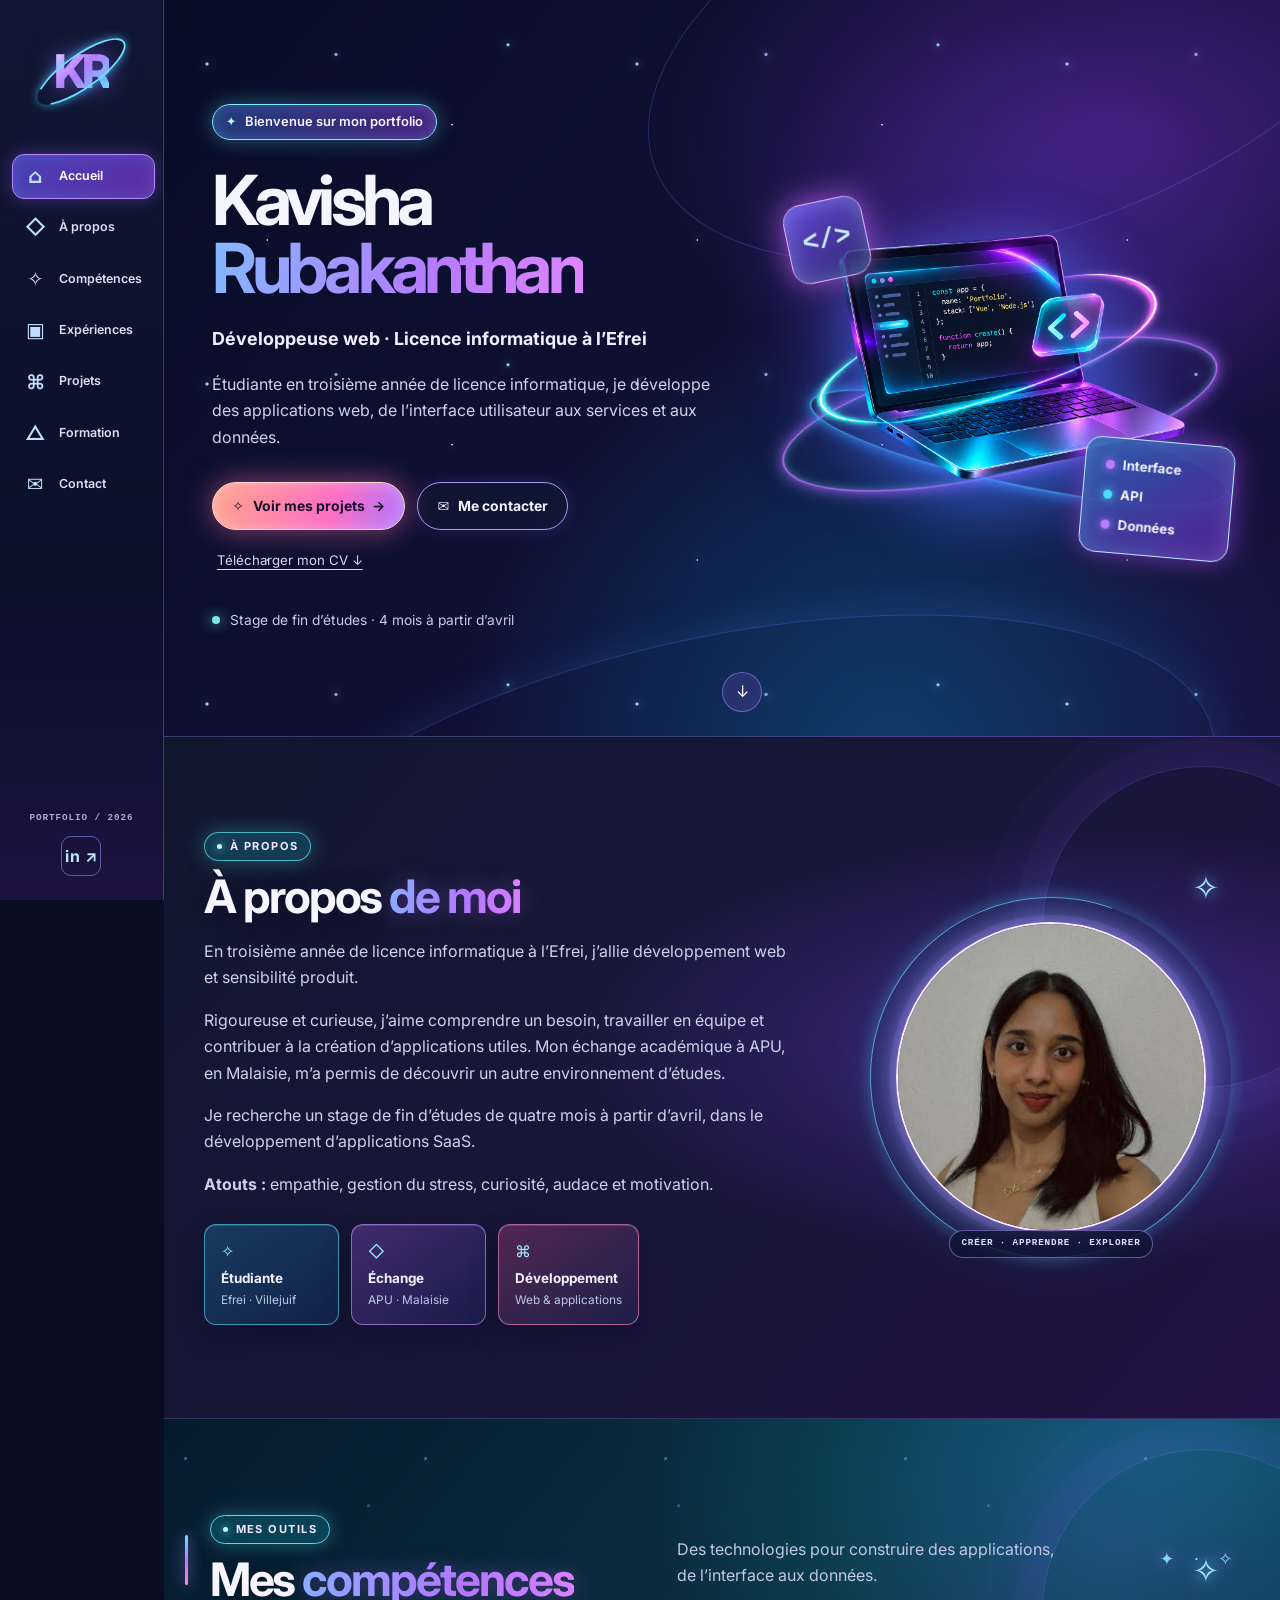
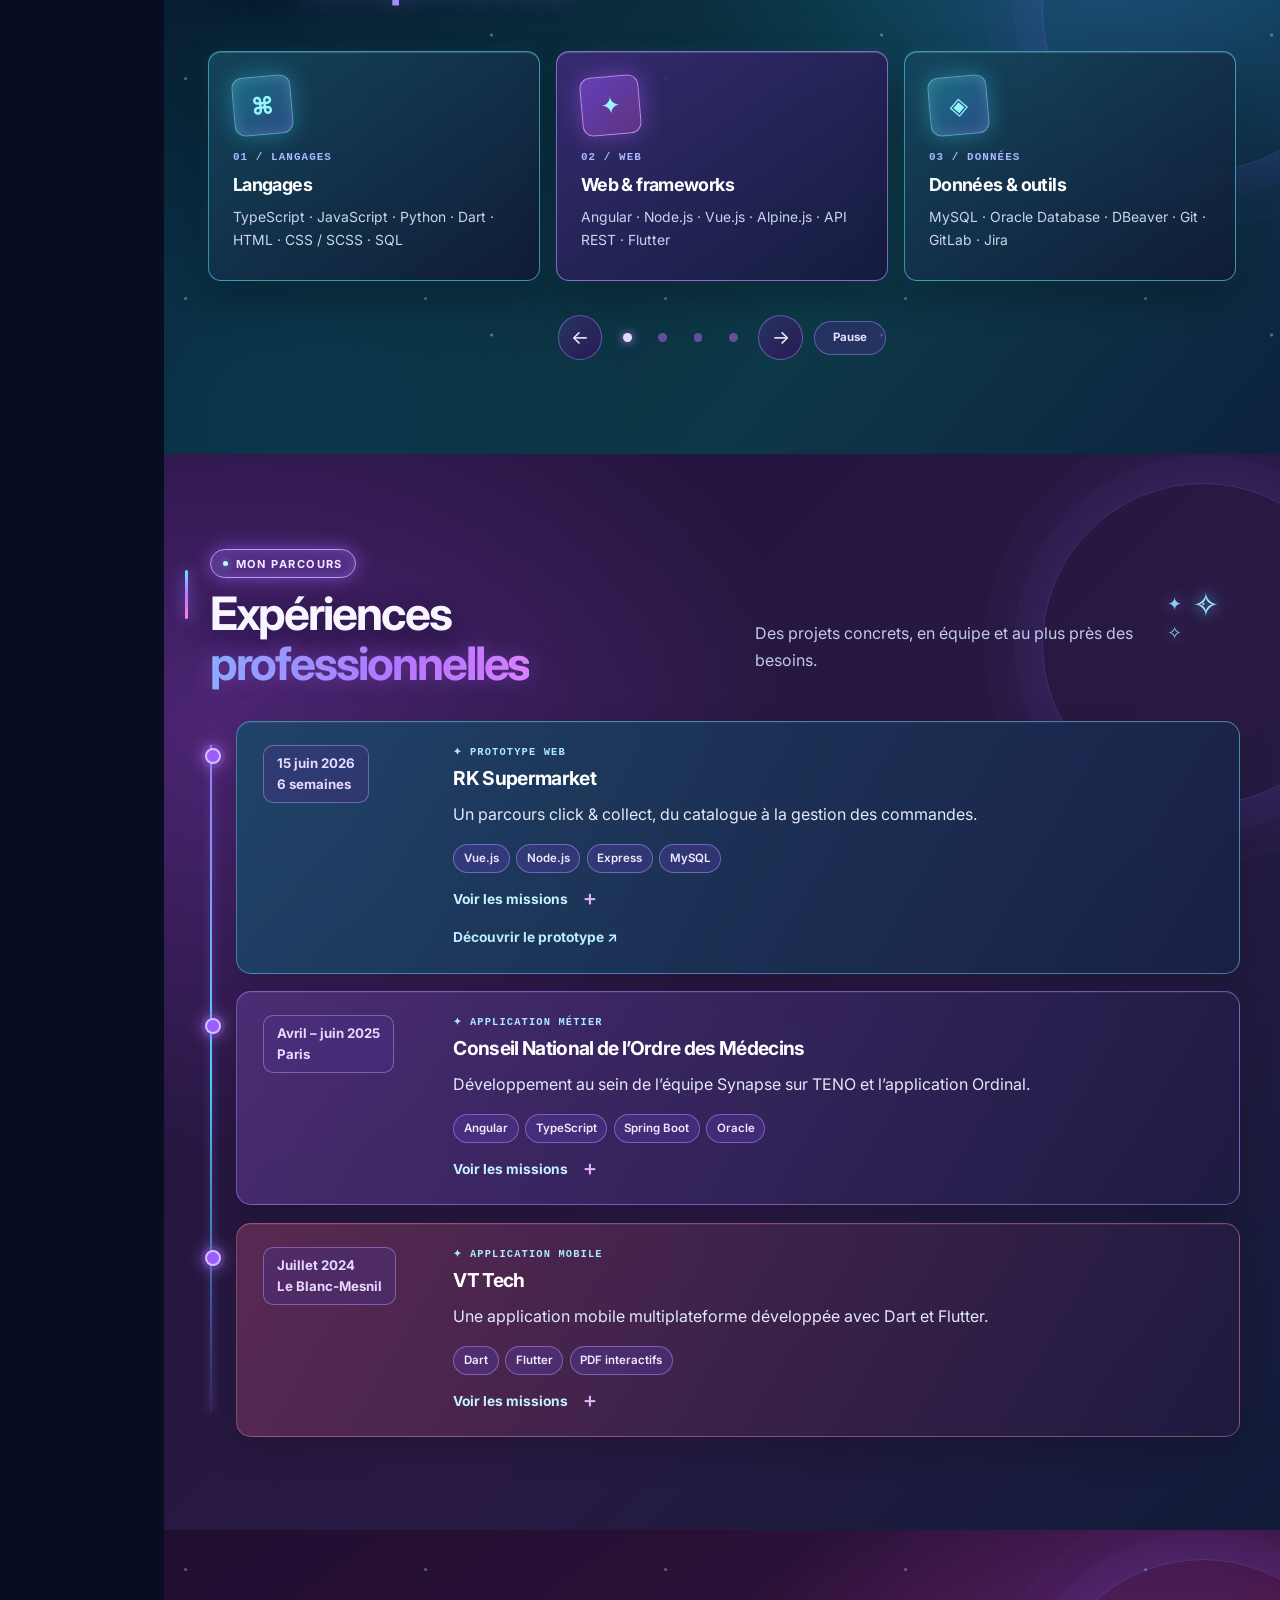
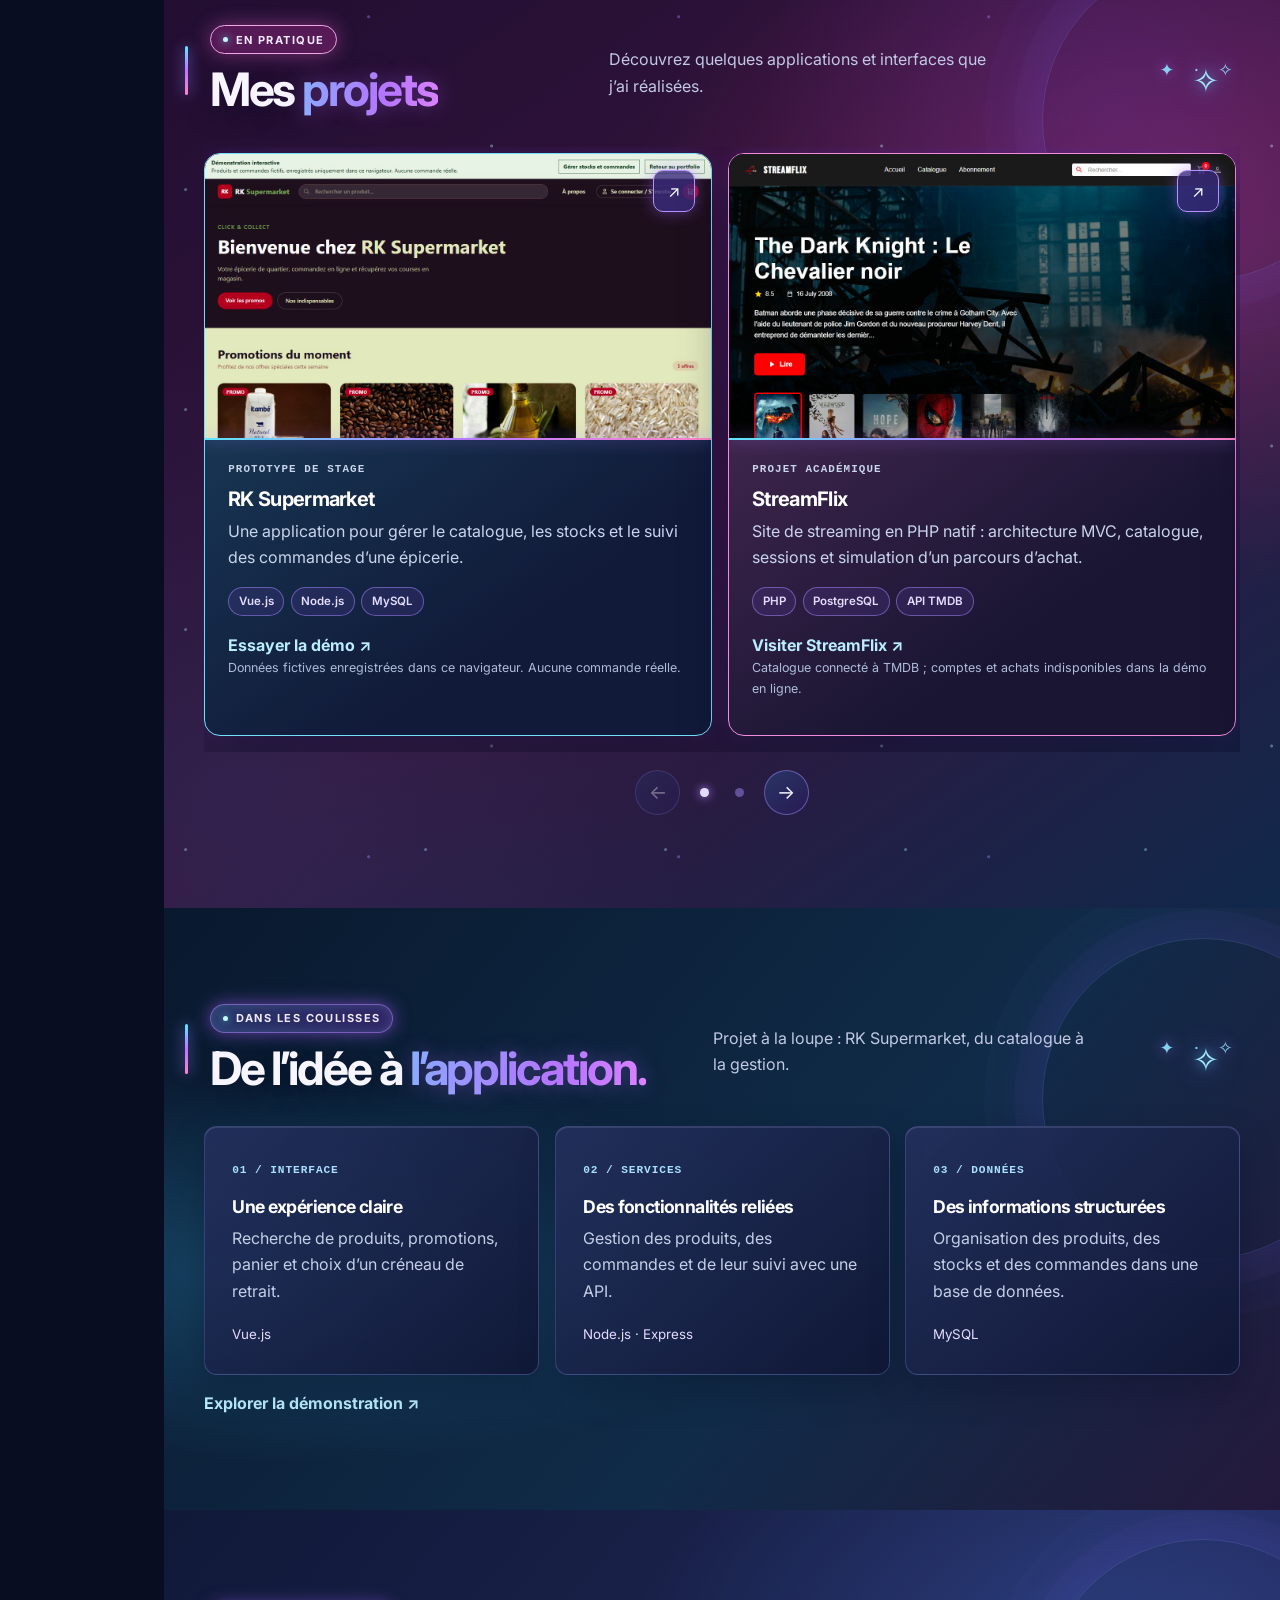
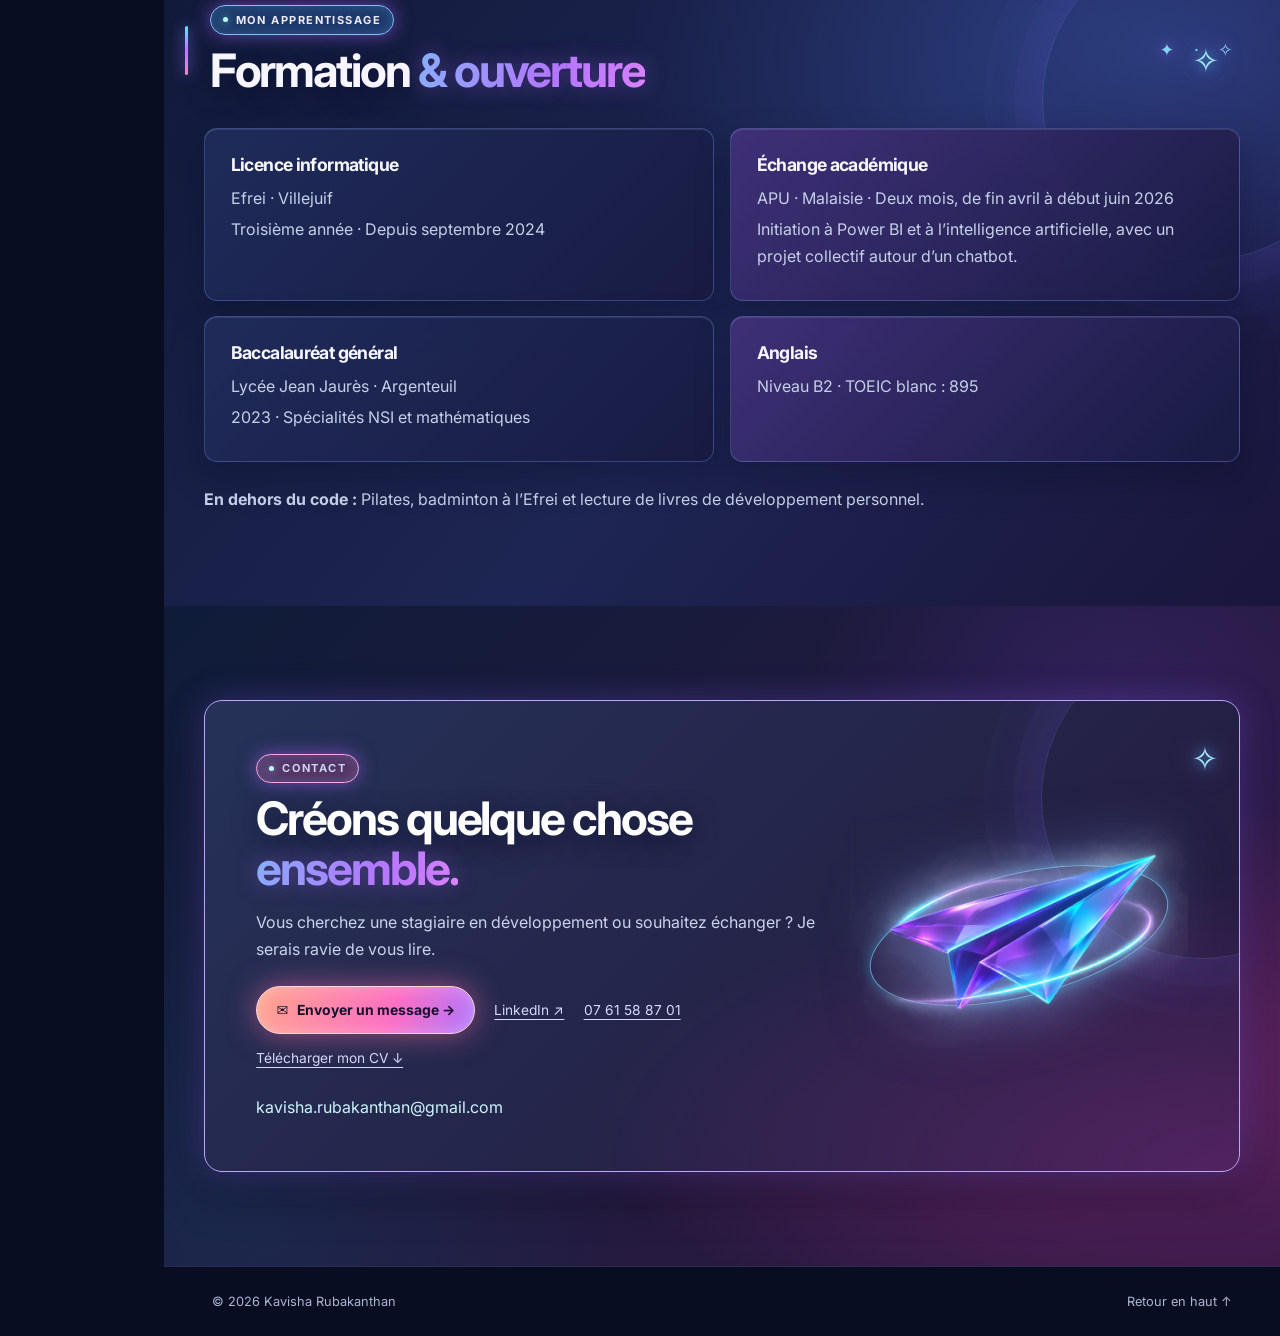
==== index.html @ 82bdaad0 "Fluidifier le carrousel des compétences" ====
<!doctype html>
<html lang="fr">
<head>
  <meta charset="utf-8">
  <meta name="viewport" content="width=device-width, initial-scale=1">
  <meta name="description" content="Portfolio de Kavisha Rubakanthan, développeuse web et étudiante à l’Efrei : expériences, projets et compétences.">
  <meta name="theme-color" content="#090d24">
  <title>Kavisha Rubakanthan — Développeuse web</title>
  <link rel="preconnect" href="https://fonts.googleapis.com">
  <link rel="preconnect" href="https://fonts.gstatic.com" crossorigin>
  <link href="https://fonts.googleapis.com/css2?family=Inter:wght@400;500;600;700;800&display=swap" rel="stylesheet">
  <link rel="stylesheet" href="cosmic.css?v=20261104b">
  <link rel="stylesheet" href="cosmic-sections.css?v=20261104b">
  <link rel="stylesheet" href="cosmic-fx.css?v=20261104a">
  <link rel="stylesheet" href="cosmic-orbit.css?v=20261104b">
  <script src="cosmic-interactions.js?v=20261104d" defer></script>
  <script src="cosmic-motion.js?v=20261104a" defer></script>
  <script src="cosmic-fx.js?v=20261104a" defer></script>
</head>
<body>
  <div class="reading-progress" aria-hidden="true"><span></span></div>
  <a class="skip-link" href="#contenu">Aller au contenu</a>
  <header class="mobile-header"><a class="mobile-brand" href="#accueil">KR<span>.</span></a><button class="mobile-toggle" type="button" aria-expanded="false" aria-controls="side-nav" aria-label="Ouvrir le menu"><span></span><span></span><span></span></button></header>
  <aside class="sidebar" aria-label="Menu du portfolio">
    <a class="cosmic-logo" href="#accueil" aria-label="Kavisha Rubakanthan, accueil"><span>KR</span><i aria-hidden="true"></i></a>
    <nav class="side-nav" id="side-nav" aria-label="Navigation principale">
      <a href="#accueil"><span aria-hidden="true">⌂</span>Accueil</a>
      <a href="#apropos"><span aria-hidden="true">◇</span>À propos</a>
      <a href="#competences"><span aria-hidden="true">✧</span>Compétences</a>
      <a href="#experiences"><span aria-hidden="true">▣</span>Expériences</a>
      <a href="#projets"><span aria-hidden="true">⌘</span>Projets</a>
      <a href="#formation"><span aria-hidden="true">△</span>Formation</a>
      <a href="#contact"><span aria-hidden="true">✉</span>Contact</a>
    </nav>
    <div class="side-bottom"><span>PORTFOLIO / 2026</span><a href="https://www.linkedin.com/in/kavisha-r-2991b427a/" target="_blank" rel="noopener noreferrer" aria-label="LinkedIn de Kavisha">in ↗</a></div>
  </aside>
  <main id="contenu" class="site-main">
    <section class="hero" id="accueil" aria-labelledby="hero-title">
      <div class="star-field" aria-hidden="true"></div><div class="hero-ring hero-ring-one" aria-hidden="true"></div><div class="hero-ring hero-ring-two" aria-hidden="true"></div>
      <div class="hero-inner">
        <div class="hero-copy">
          <p class="hero-welcome"><span aria-hidden="true">✦</span> Bienvenue sur mon portfolio</p>
          <h1 id="hero-title">Kavisha<br><span>Rubakanthan</span></h1>
          <p class="hero-role">Développeuse web · Licence informatique à l’Efrei</p>
          <p class="hero-description">Étudiante en troisième année de licence informatique, je développe des applications web, de l’interface utilisateur aux services et aux données.</p>
          <div class="hero-actions"><a class="cosmic-button primary" href="#projets">✧ &nbsp; Voir mes projets <span>→</span></a><a class="cosmic-button secondary" href="#contact">✉ &nbsp; Me contacter</a><a class="cv-link" href="CV-Kavisha-Rubakanthan.pdf" download>Télécharger mon CV ↓</a></div>
          <p class="hero-availability"><span></span>Stage de fin d’études · 4 mois à partir d’avril</p>
        </div>
        <div class="hero-art" aria-hidden="true">
          <div class="art-glow"></div><img src="images/ordinateur-code-neon.png" alt="" class="hero-laptop">
          <div class="orbit-line orbit-a"></div><div class="orbit-line orbit-b"></div>
          <div class="floating-code">&lt;/&gt;</div><div class="floating-stack"><span><i></i> Interface</span><span><i></i> API</span><span><i></i> Données</span></div>
        </div>
      </div>
      <a href="#apropos" class="scroll-cue" aria-label="Découvrir la suite">↓</a>
    </section>
    <section class="about-section section" id="apropos" aria-labelledby="about-title">
      <div class="section-shell about-layout">
        <div class="about-copy reveal"><p class="section-kicker">À propos</p><h2 class="section-title" id="about-title">À propos <em>de moi</em></h2><p>En troisième année de licence informatique à l’Efrei, j’allie développement web et sensibilité produit.</p><p>Rigoureuse et curieuse, j’aime comprendre un besoin, travailler en équipe et contribuer à la création d’applications utiles. Mon échange académique à APU, en Malaisie, m’a permis de découvrir un autre environnement d’études.</p><p>Je recherche un stage de fin d’études de quatre mois à partir d’avril, dans le développement d’applications SaaS.</p><p><strong>Atouts :</strong> empathie, gestion du stress, curiosité, audace et motivation.</p><div class="about-facts"><span>✧ <b>Étudiante</b><small>Efrei · Villejuif</small></span><span>◇ <b>Échange</b><small>APU · Malaisie</small></span><span>⌘ <b>Développement</b><small>Web & applications</small></span></div></div>
        <div class="about-portrait reveal"><div class="portrait-halo"></div><img src="images/photo.png" alt="Portrait de Kavisha Rubakanthan" width="343" height="459"><span class="portrait-caption">CRÉER · APPRENDRE · EXPLORER</span></div>
      </div>
    </section>
    <section class="skills-section section" id="competences" aria-labelledby="skills-title"><div class="section-shell">
      <div class="section-head reveal"><div><p class="section-kicker">Mes outils</p><h2 class="section-title" id="skills-title">Mes <em>compétences</em></h2></div><p>Des technologies pour construire des applications, de l’interface aux données.</p></div>
      <div class="skills-carousel" data-carousel aria-label="Compétences techniques">
        <div class="carousel-track" data-carousel-track tabindex="0">
          <article class="skill-slide" data-carousel-item><span class="skill-icon">⌘</span><p class="card-eyebrow">01 / LANGAGES</p><h3>Langages</h3><p>TypeScript · JavaScript · Python · Dart · HTML · CSS / SCSS · SQL</p></article>
          <article class="skill-slide" data-carousel-item><span class="skill-icon">✦</span><p class="card-eyebrow">02 / WEB</p><h3>Web & frameworks</h3><p>Angular · Node.js · Vue.js · Alpine.js · API REST · Flutter</p></article>
          <article class="skill-slide" data-carousel-item><span class="skill-icon">◈</span><p class="card-eyebrow">03 / DONNÉES</p><h3>Données & outils</h3><p>MySQL · Oracle Database · DBeaver · Git · GitLab · Jira</p></article>
          <article class="skill-slide" data-carousel-item><span class="skill-icon">⌁</span><p class="card-eyebrow">04 / ENVIRONNEMENT</p><h3>Environnement</h3><p>Unix / Linux · scripting Shell · méthode Agile</p></article>
        </div>
        <div class="carousel-controls"><button type="button" data-carousel-prev aria-label="Compétences précédentes">←</button><div data-carousel-status aria-label="Pages de compétences"></div><button type="button" data-carousel-next aria-label="Compétences suivantes">→</button><button type="button" class="carousel-pause" data-carousel-pause hidden>Pause</button></div>
      </div>
    </div></section>
    <section class="experience-section section" id="experiences" aria-labelledby="experiences-title"><div class="section-shell"><div class="section-head reveal"><div><p class="section-kicker">Mon parcours</p><h2 class="section-title" id="experiences-title">Expériences <em>professionnelles</em></h2></div><p>Des projets concrets, en équipe et au plus près des besoins.</p></div>
      <div class="timeline">
        <article class="timeline-card reveal"><span class="timeline-date">15 juin 2026<br>6 semaines</span><div class="timeline-content"><p class="experience-label">✦ PROTOTYPE WEB</p><h3>RK Supermarket</h3><p>Un parcours click &amp; collect, du catalogue à la gestion des commandes.</p><div class="timeline-tags"><span>Vue.js</span><span>Node.js</span><span>Express</span><span>MySQL</span></div><details class="experience-details"><summary>Voir les missions <span aria-hidden="true">＋</span></summary><ul><li>Catalogue avec recherche et promotions, panier et choix d’un créneau de retrait.</li><li>Espace de gestion : produits, prix, stocks et alertes de réapprovisionnement.</li><li>Suivi des commandes de leur préparation à leur retrait, avec impression des tickets de commande.</li></ul></details><a href="/demos/rk/">Découvrir le prototype ↗</a></div></article>
        <article class="timeline-card reveal"><span class="timeline-date">Avril – juin 2025<br>Paris</span><div class="timeline-content"><p class="experience-label">✦ APPLICATION MÉTIER</p><h3>Conseil National de l’Ordre des Médecins</h3><p>Développement au sein de l’équipe Synapse sur TENO et l’application Ordinal.</p><div class="timeline-tags"><span>Angular</span><span>TypeScript</span><span>Spring Boot</span><span>Oracle</span></div><details class="experience-details"><summary>Voir les missions <span aria-hidden="true">＋</span></summary><ul><li>Conception, intégration et correction de composants dynamiques Angular, TypeScript et SCSS avec PrimeNG et à partir de maquettes Figma.</li><li>Analyse de services Spring Boot et de requêtes SQL sur Oracle avec DBeaver.</li><li>Suivi de tickets Jira et participation aux merge requests sur GitLab.</li></ul></details></div></article>
        <article class="timeline-card reveal"><span class="timeline-date">Juillet 2024<br>Le Blanc-Mesnil</span><div class="timeline-content"><p class="experience-label">✦ APPLICATION MOBILE</p><h3>VT Tech</h3><p>Une application mobile multiplateforme développée avec Dart et Flutter.</p><div class="timeline-tags"><span>Dart</span><span>Flutter</span><span>PDF interactifs</span></div><details class="experience-details"><summary>Voir les missions <span aria-hidden="true">＋</span></summary><ul><li>Implémentation d’un moteur de recherche.</li><li>Intégration de packages pour le rendu et la manipulation dynamique de documents PDF interactifs.</li></ul></details></div></article>
      </div>
    </div></section>
    <section class="projects-section section" id="projets" aria-labelledby="projects-title"><div class="section-shell"><div class="section-head reveal"><div><p class="section-kicker">En pratique</p><h2 class="section-title" id="projects-title">Mes <em>projets</em></h2></div><p>Découvrez quelques applications et interfaces que j’ai réalisées.</p></div>
      <div class="project-carousel" data-carousel aria-label="Projets">
        <div class="carousel-track" data-carousel-track tabindex="0">
          <article class="project-card" data-carousel-item><a class="project-image" href="/demos/rk/" aria-label="Voir la démonstration RK Supermarket"><img src="images/apercu-rk.jpg" alt="Aperçu de la démonstration RK Supermarket" loading="lazy"></a><div class="project-body"><p class="card-eyebrow">PROTOTYPE DE STAGE</p><h3>RK Supermarket</h3><p>Une application pour gérer le catalogue, les stocks et le suivi des commandes d’une épicerie.</p><div class="project-tags"><span>Vue.js</span><span>Node.js</span><span>MySQL</span></div><a href="/demos/rk/">Essayer la démo ↗</a><p class="project-note">Données fictives enregistrées dans ce navigateur. Aucune commande réelle.</p></div></article>
          <article class="project-card" data-carousel-item><a class="project-image" href="https://streamflix-murex.vercel.app/" aria-label="Voir le projet StreamFlix"><img src="images/apercu-streamflix-reel.jpg" alt="Aperçu du site StreamFlix" loading="lazy"></a><div class="project-body"><p class="card-eyebrow">PROJET ACADÉMIQUE</p><h3>StreamFlix</h3><p>Site de streaming en PHP natif : architecture MVC, catalogue, sessions et simulation d’un parcours d’achat.</p><div class="project-tags"><span>PHP</span><span>PostgreSQL</span><span>API TMDB</span></div><a href="https://streamflix-murex.vercel.app/">Visiter StreamFlix ↗</a><p class="project-note">Catalogue connecté à TMDB ; comptes et achats indisponibles dans la démo en ligne.</p></div></article>
          <article class="project-card text-project" data-carousel-item><div class="project-abstract" aria-hidden="true">↗<span>UX / INTERFACE</span></div><div class="project-body"><p class="card-eyebrow">PROJET EN ÉQUIPE</p><h3>Plateforme de vélos électriques</h3><p>Développement d’une interface responsive en JavaScript, modélisation de l’expérience utilisateur et intégration front-end.</p><div class="project-tags"><span>JavaScript</span><span>Responsive</span><span>UX</span></div></div></article>
        </div><div class="carousel-controls"><button type="button" data-carousel-prev aria-label="Projet précédent">←</button><div data-carousel-status aria-label="Pages de projets"></div><button type="button" data-carousel-next aria-label="Projet suivant">→</button></div>
      </div>
    </div></section>
    <section class="story-section section" id="methode" aria-labelledby="story-title"><div class="section-shell"><div class="section-head reveal"><div><p class="section-kicker">Dans les coulisses</p><h2 class="section-title" id="story-title">De l’idée à <em>l’application.</em></h2></div><p>Projet à la loupe : RK Supermarket, du catalogue à la gestion.</p></div><div class="story-grid"><article class="story-card reveal"><span>01 / INTERFACE</span><h3>Une expérience claire</h3><p>Recherche de produits, promotions, panier et choix d’un créneau de retrait.</p><small>Vue.js</small></article><article class="story-card reveal"><span>02 / SERVICES</span><h3>Des fonctionnalités reliées</h3><p>Gestion des produits, des commandes et de leur suivi avec une API.</p><small>Node.js · Express</small></article><article class="story-card reveal"><span>03 / DONNÉES</span><h3>Des informations structurées</h3><p>Organisation des produits, des stocks et des commandes dans une base de données.</p><small>MySQL</small></article></div><a class="section-link" href="/demos/rk/">Explorer la démonstration ↗</a></div></section>
    <section class="education-section section" id="formation" aria-labelledby="education-title"><div class="section-shell"><div class="section-head reveal"><div><p class="section-kicker">Mon apprentissage</p><h2 class="section-title" id="education-title">Formation <em>& ouverture</em></h2></div></div><div class="education-grid"><article class="education-card reveal"><h3>Licence informatique</h3><p>Efrei · Villejuif</p><p>Troisième année · Depuis septembre 2024</p></article><article class="education-card reveal"><h3>Échange académique</h3><p>APU · Malaisie · Deux mois, de fin avril à début juin 2026</p><p>Initiation à Power BI et à l’intelligence artificielle, avec un projet collectif autour d’un chatbot.</p></article><article class="education-card reveal"><h3>Baccalauréat général</h3><p>Lycée Jean Jaurès · Argenteuil</p><p>2023 · Spécialités NSI et mathématiques</p></article><article class="education-card reveal"><h3>Anglais</h3><p>Niveau B2 · TOEIC blanc : 895</p></article></div><p class="interests reveal"><strong>En dehors du code :</strong> Pilates, badminton à l’Efrei et lecture de livres de développement personnel.</p></div></section>
    <section class="contact-section section" id="contact" aria-labelledby="contact-title"><div class="section-shell contact-layout"><div class="contact-copy reveal"><p class="section-kicker">Contact</p><h2 class="section-title" id="contact-title">Créons quelque chose <em>ensemble.</em></h2><p>Vous cherchez une stagiaire en développement ou souhaitez échanger ? Je serais ravie de vous lire.</p><div class="contact-actions"><a class="cosmic-button primary" href="mailto:kavisha.rubakanthan@gmail.com">✉ &nbsp; Envoyer un message →</a><a href="https://www.linkedin.com/in/kavisha-r-2991b427a/" target="_blank" rel="noopener noreferrer">LinkedIn ↗</a><a href="tel:+33761588701">07 61 58 87 01</a><a href="CV-Kavisha-Rubakanthan.pdf" download>Télécharger mon CV ↓</a></div><a class="contact-email" href="mailto:kavisha.rubakanthan@gmail.com">kavisha.rubakanthan@gmail.com</a></div><div class="contact-visual" aria-hidden="true"><div class="contact-orbit"></div><img src="images/contact-neon-3d.png" alt=""></div></div></section>
    <footer class="footer"><p>© 2026 Kavisha Rubakanthan</p><a href="#accueil">Retour en haut ↑</a></footer>
  </main>
</body>
</html>
---- cosmic.css ----
:root { --space:#080d22; --surface:#121936; --text:#f4f5ff; --muted:#c1c9e4; --purple:#ad77ff; --cyan:#59dfff; --line:rgba(164,139,255,.35); }
* { box-sizing:border-box; }
html { scroll-behavior:smooth; }
body { margin:0; color:var(--text); background:var(--space); font:400 1rem/1.65 Inter,system-ui,sans-serif; }
h1,h2,h3,p,ul { margin-top:0; }
h1,h2,h3 { line-height:1.15; letter-spacing:-.035em; }
a { color:inherit; text-decoration:none; }
button { font:inherit; }
img { display:block; max-width:100%; }
a:focus-visible,button:focus-visible,[tabindex]:focus-visible { outline:3px solid #82ebff; outline-offset:4px; }
.skip-link { position:fixed; top:-100px; left:1rem; padding:.7rem 1rem; background:#fff; color:#121331; z-index:100; }
.skip-link:focus { top:1rem; }
.sidebar { position:fixed; z-index:30; inset:0 auto 0 0; width:164px; display:flex; flex-direction:column; align-items:center; background:linear-gradient(180deg,#111632,#0b1029 65%,#1c1240); border-right:1px solid rgba(145,120,240,.35); overflow:auto; }
.cosmic-logo { position:relative; display:grid; place-items:center; width:115px; height:120px; margin:.7rem 0 1.4rem; font-size:2.9rem; line-height:1; font-weight:800; letter-spacing:-.1em; }
.cosmic-logo span { background:linear-gradient(135deg,#e2d1ff,#b57cff 48%,#67dfff); color:transparent; background-clip:text; -webkit-background-clip:text; filter:drop-shadow(0 0 12px rgba(133,104,255,.65)); }
.cosmic-logo i { position:absolute; width:105px; height:35px; border:2px solid #67dfff; border-left-color:transparent; border-radius:50%; transform:rotate(-35deg); box-shadow:0 0 10px rgba(66,203,255,.7); pointer-events:none; }
.side-nav { width:100%; display:grid; gap:.4rem; padding:0 .75rem; }
.side-nav[hidden] { display:none!important; }
.side-nav a { display:flex; gap:.8rem; align-items:center; min-height:45px; padding:.65rem .7rem; border:1px solid transparent; border-radius:12px; color:#d5ddf7; font-size:.78rem; font-weight:600; transition:background .25s,border-color .25s,box-shadow .25s; }
.side-nav a span { width:1.4rem; text-align:center; font-size:1.25rem; color:#c3dfff; line-height:1; }
.side-nav a:hover,.side-nav a[aria-current] { color:white; background:linear-gradient(115deg,rgba(98,81,238,.7),rgba(135,58,230,.65)); border-color:#b989ff; box-shadow:0 0 18px rgba(132,88,250,.42),inset 0 0 16px rgba(111,213,255,.18); }
.side-bottom { margin:auto 0 1.5rem; display:grid; gap:.7rem; justify-items:center; color:#aaaed0; font:600 .58rem/1.5 ui-monospace,monospace; letter-spacing:.1em; }
.side-bottom a { display:grid; place-items:center; width:40px; height:40px; border:1px solid #5662a8; border-radius:10px; color:#b9eaff; font:700 1rem/1 Inter,sans-serif; }
.mobile-header { display:none; }
.site-main { margin-left:164px; overflow:hidden; }
.hero { position:relative; isolation:isolate; overflow:hidden; min-height:730px; display:flex; align-items:center; background:radial-gradient(ellipse at 78% 40%,rgba(73,48,164,.3),transparent 40%),radial-gradient(ellipse at 70% 100%,rgba(0,148,235,.18),transparent 42%),#070e24; border-bottom:1px solid rgba(133,154,255,.35); }
.hero::before { content:''; position:absolute; inset:0; z-index:-1; background:radial-gradient(circle 280px at var(--mouse-x,75%) var(--mouse-y,40%),rgba(117,70,255,.24),transparent); pointer-events:none; }
.star-field { position:absolute; inset:0; pointer-events:none; opacity:.7; background-image:radial-gradient(2px 2px at 10% 20%,#c7e7ff 60%,transparent),radial-gradient(2px 2px at 40% 17%,#a1baff 60%,transparent),radial-gradient(1px 1px at 67% 39%,#fff 60%,transparent),radial-gradient(2px 2px at 80% 14%,#8fe9ff 60%,transparent),radial-gradient(1px 1px at 24% 75%,#e2c6ff 60%,transparent); background-size:430px 320px; animation:star-twinkle 5s ease-in-out infinite alternate; }
.hero-inner { width:min(1440px,calc(100% - 6rem)); margin:auto; display:grid; grid-template-columns:minmax(0,1.06fr) minmax(0,.94fr); align-items:center; gap:2rem; padding:6.5rem 0; }
.hero-copy { position:relative; z-index:3; max-width:700px; }
.hero-welcome { display:inline-flex; gap:.55rem; align-items:center; padding:.4rem .8rem; border:1px solid #9170f4; border-radius:50px; background:linear-gradient(100deg,rgba(45,83,168,.65),rgba(115,48,185,.6)); box-shadow:0 0 18px rgba(96,110,255,.3),inset 0 0 12px rgba(134,208,255,.2); font-size:.81rem; font-weight:600; }
.hero-welcome span { color:#b8f7ff; }
.hero h1 { margin:.8rem 0 1.3rem; font-size:clamp(3.3rem,5.4vw,6.4rem); line-height:.99; letter-spacing:-.07em; }
.hero h1 span,.section-title em { font-style:normal; color:#be96ff; background:linear-gradient(100deg,#84b8ff,#b57bff 60%,#e086ff); background-clip:text; -webkit-background-clip:text; -webkit-text-fill-color:transparent; }
.hero-role { font-size:clamp(1.05rem,1.4vw,1.3rem); font-weight:700; color:#f1efff; }
.hero-description { max-width:570px; color:#ccd3eb; font-size:1rem; }
.hero-actions { display:flex; align-items:center; flex-wrap:wrap; gap:.75rem; margin-top:2rem; }
.cosmic-button { display:inline-flex; align-items:center; justify-content:center; min-height:48px; padding:.7rem 1.2rem; border:1px solid #a987ff; border-radius:100px; font-weight:700; font-size:.87rem; transition:transform .25s,box-shadow .25s; }
.cosmic-button span { margin-left:.45rem; }
.cosmic-button:hover { transform:translateY(-3px); }
.cosmic-button.primary { background:linear-gradient(110deg,#647ef5,#8e50ef 68%,#c55ffe); color:white; border-color:#d0a5ff; box-shadow:0 0 20px rgba(142,86,255,.65),inset 0 0 12px rgba(216,226,255,.3); }
.cosmic-button.primary:hover { box-shadow:0 0 32px rgba(151,94,255,.85); }
.cosmic-button.secondary { border-color:#ab9aea; color:#f4f3ff; background:rgba(17,26,54,.6); box-shadow:0 0 16px rgba(132,93,249,.2); }
.cv-link { padding:.5rem .3rem; color:#d4d9f3; font-size:.83rem; text-decoration:underline; text-underline-offset:4px; }
.hero-availability { display:flex; gap:.6rem; align-items:center; margin:1.8rem 0 0; color:#c4cde7; font-size:.86rem; }
.hero-availability span { width:8px; height:8px; border-radius:50%; background:#79e9e2; box-shadow:0 0 14px #72e5eb; }
.hero-art { position:relative; min-height:510px; display:grid; place-items:center; }
.art-glow { position:absolute; width:75%; aspect-ratio:1; border-radius:50%; background:radial-gradient(circle,rgba(118,67,255,.4),rgba(16,159,234,.13) 45%,transparent 68%); filter:blur(25px); }
.hero-laptop { position:relative; z-index:2; width:100%; max-height:570px; object-fit:contain; filter:drop-shadow(0 20px 32px rgba(26,68,230,.35)); animation:laptop-float 6s ease-in-out infinite; }
.orbit-line { position:absolute; left:2%; right:2%; top:47%; height:24%; border:2px solid rgba(194,118,255,.85); border-radius:50%; transform:rotate(-13deg); box-shadow:0 0 15px #a367ff,inset 0 0 10px rgba(121,210,255,.5); }
.orbit-b { top:58%; left:8%; right:0; height:15%; border-color:rgba(67,199,255,.7); transform:rotate(12deg); box-shadow:0 0 14px #359cff; }
.floating-code { position:absolute; z-index:3; left:4%; top:17%; display:grid; place-items:center; width:80px; height:80px; border-radius:18px; border:1px solid #ce9bff; background:linear-gradient(145deg,rgba(107,72,229,.92),rgba(44,40,107,.8)); color:#c8edff; font:800 1.7rem/1 ui-monospace,monospace; transform:rotate(-12deg); box-shadow:0 0 25px rgba(157,90,255,.6),inset 0 0 20px rgba(163,218,255,.3); animation:code-float 5s ease-in-out infinite; }
.floating-stack { position:absolute; z-index:4; right:0; bottom:13%; display:grid; gap:.5rem; padding:1rem 1.25rem; min-width:150px; border:1px solid #bd8bff; border-radius:16px; background:linear-gradient(145deg,rgba(48,65,139,.9),rgba(58,27,115,.93)); box-shadow:0 0 25px rgba(160,75,255,.5),inset 0 0 16px rgba(177,209,255,.16); transform:rotate(5deg); font-size:.83rem; font-weight:700; }
.floating-stack span { display:flex; align-items:center; gap:.5rem; }.floating-stack i { width:9px;height:9px;border-radius:50%;background:#ba7cff;box-shadow:0 0 10px #c37cff; }.floating-stack span:nth-child(2) i { background:#48dfff;box-shadow:0 0 10px #48dfff; }
.hero-ring { position:absolute; border:1px solid rgba(95,121,255,.28); border-radius:50%; pointer-events:none; }.hero-ring-one { width:800px;height:400px;right:-150px;top:-170px;transform:rotate(-20deg); }.hero-ring-two { width:1000px;height:400px;right:5%;bottom:-300px;transform:rotate(-12deg); box-shadow:0 0 45px rgba(76,138,255,.15); }
.scroll-cue { position:absolute; bottom:1.5rem; left:50%; z-index:3; width:40px;height:40px;display:grid;place-items:center;border:1px solid rgba(169,146,255,.5);border-radius:50%;background:rgba(86,64,155,.35);color:white;animation:cue-bob 2s ease-in-out infinite; }
.section { position:relative; scroll-margin-top:1rem; }.section-shell { width:min(1340px,calc(100% - 6rem)); margin-inline:auto; }.section-title { font-size:clamp(2.1rem,3vw,3.3rem); margin-bottom:1.25rem; }.section-kicker { display:inline-block; padding:.2rem .7rem; margin:0 0 .8rem; border:1px solid rgba(174,130,255,.62); border-radius:50px; background:rgba(101,55,174,.35); box-shadow:0 0 14px rgba(145,83,245,.28); color:#f2e9ff; text-transform:uppercase; letter-spacing:.12em; font-size:.67rem; font-weight:700; }
.about-section { padding:6rem 0; background:radial-gradient(ellipse at 88% 20%,rgba(112,58,186,.22),transparent 40%),#0d142f; border-bottom:1px solid rgba(123,119,224,.3); }
.about-layout { display:grid; grid-template-columns:minmax(0,1.1fr) minmax(260px,.7fr); align-items:center; gap:4rem; }
.about-copy>p:not(.section-kicker) { max-width:700px; color:#cbd3ea; }
.about-facts { display:flex; flex-wrap:wrap; gap:.75rem; margin-top:1.7rem; }.about-facts>span { display:grid; gap:.15rem; min-width:135px; padding:.8rem 1rem; color:#9eeaff; border:1px solid rgba(155,132,249,.48); border-radius:12px; background:linear-gradient(145deg,rgba(69,62,145,.45),rgba(22,34,71,.75)); }.about-facts b { color:#f2f2ff;font-size:.84rem; }.about-facts small { color:#bcc8e4;font-size:.74rem; }
.about-portrait { position:relative; display:flex; justify-content:center; align-items:end; min-height:370px; }.about-portrait img { position:relative; z-index:2; width:min(290px,100%); height:350px; object-fit:cover; object-position:center; border-radius:130px 130px 20px 20px; border:1px solid rgba(188,151,255,.65); box-shadow:0 0 35px rgba(133,75,255,.35); }.portrait-halo { position:absolute; width:340px; max-width:100%; aspect-ratio:1; top:0; border-radius:50%; background:radial-gradient(circle,rgba(126,79,242,.5),rgba(26,168,238,.1) 55%,transparent 70%); filter:blur(20px); }.portrait-caption { position:absolute; z-index:3; bottom:1rem; padding:.4rem .7rem; border:1px solid rgba(184,158,255,.5); border-radius:30px; background:rgba(15,20,53,.85); color:#dbe4ff; font:600 .58rem/1.4 ui-monospace,monospace; letter-spacing:.09em; }
.section-head { display:flex; justify-content:space-between; align-items:end; gap:2rem; margin-bottom:2rem; }.section-head>p { max-width:380px; color:var(--muted); }.section-head .section-title { margin-bottom:0; }
.footer { display:flex; justify-content:space-between; gap:1rem; padding:1.5rem 3rem; border-top:1px solid rgba(149,133,231,.25); color:#aab6d1; font-size:.8rem; }.footer p { margin:0; }.footer a:hover { color:#cfaeff; }
@keyframes star-twinkle { to { opacity:.35; } } @keyframes laptop-float { 50% { transform:translateY(-12px); } } @keyframes code-float { 50% { transform:translateY(-10px) rotate(-7deg); } } @keyframes cue-bob { 50% { transform:translateY(5px); } }
@media(max-width:1100px) { .sidebar { width:140px; }.site-main { margin-left:140px; }.hero-inner,.section-shell { width:calc(100% - 4rem); }.hero-art { min-height:400px; }.hero h1 { font-size:clamp(3rem,5vw,5rem); } }
@media(max-width:900px) { .mobile-header { position:sticky; top:0; z-index:50; display:flex; justify-content:space-between; align-items:center; height:64px; padding:0 1.25rem; background:rgba(9,14,35,.96); border-bottom:1px solid rgba(161,132,247,.32); }.mobile-brand { font-size:1.4rem; font-weight:800; color:#d0b2ff; }.mobile-brand span { color:#70e5ff; }.mobile-toggle { display:grid; gap:5px; padding:.65rem; border:1px solid rgba(163,139,255,.5); border-radius:9px; background:#171c3e; }.mobile-toggle span { display:block;width:22px;height:2px;background:#e5e4ff; }.sidebar { position:fixed; top:64px; bottom:auto; width:100%; max-height:calc(100vh - 64px); overflow:visible; background:transparent; border:0; pointer-events:none; }.sidebar .cosmic-logo,.side-bottom { display:none; }.side-nav { pointer-events:auto; padding:.8rem 1rem 1rem; background:#101633; border-bottom:1px solid rgba(163,139,255,.4); box-shadow:0 18px 30px rgba(0,0,0,.3); }.side-nav a { font-size:.9rem; }.site-main { margin-left:0; }.hero-inner { grid-template-columns:1fr; width:calc(100% - 3rem); padding:4rem 0 5rem; }.hero-art { min-height:380px; max-width:600px; width:100%; margin:auto; }.hero { min-height:0; }.about-layout { grid-template-columns:1fr;gap:2rem; }.section { scroll-margin-top:64px; }.section-shell { width:calc(100% - 3rem); } }
@media(max-width:600px) { .hero-inner { gap:1rem; }.hero h1 { font-size:clamp(2.8rem,10.7vw,4rem); overflow-wrap:anywhere; }.hero-description { font-size:.95rem; }.hero-actions { align-items:stretch; }.hero-art { min-height:300px; }.hero-laptop { max-height:370px; }.floating-code { width:58px;height:58px;font-size:1.2rem; }.floating-stack { min-width:110px;padding:.7rem;font-size:.7rem;right:0; }.scroll-cue { display:none; }.about-section { padding:4.5rem 0; }.about-portrait { min-height:320px; }.about-portrait img { height:300px;width:245px; }.section-head { display:block; }.section-head>p { margin:1rem 0 0; }.footer { padding:1.4rem 1.5rem; }.hero-availability { align-items:flex-start; }.hero-availability span { flex:none; margin-top:.5em; } }
.about-portrait { align-items:center; }
.about-portrait img { width:min(310px, 85%); height:auto; aspect-ratio:1; object-position:center 35%; border-radius:50%; border:2px solid #d8c7ff; filter:brightness(1.16) contrast(1.03); box-shadow:0 0 0 7px rgba(144,118,255,.12),0 0 22px rgba(162,122,255,.65),0 0 65px rgba(64,199,255,.26); }
.portrait-halo { top:50%; transform:translateY(-50%); background:radial-gradient(circle,rgba(151,101,255,.6),rgba(58,188,248,.18) 56%,transparent 72%); }
.portrait-caption { bottom:.3rem; }
@media(max-width:600px) { .about-portrait img { width:min(270px,85%); height:auto; } }
@media(prefers-reduced-motion:reduce) { html { scroll-behavior:auto; } *,*::before,*::after { animation-duration:.01ms!important; animation-iteration-count:1!important; transition-duration:.01ms!important; } }
---- cosmic-sections.css ----
/* Sections : panneaux spatiaux, carrousels tactiles et cartes lumineuses. */
:root {
  --cosmic-bg: #080f27;
  --cosmic-panel: #111b3b;
  --cosmic-text: #f3f2ff;
  --cosmic-muted: #bac8e7;
  --cosmic-cyan: #58dcff;
  --cosmic-purple: #b677ff;
  --cosmic-line: rgba(157, 135, 255, .33);
}
.section {
  position: relative;
  scroll-margin-top: 5.5rem;
  overflow: hidden;
  padding: clamp(4.5rem, 7.3vw, 7.5rem) 0;
  color: var(--cosmic-text);
  background: var(--cosmic-bg);
}
.section-shell { width: min(1180px, calc(100% - 5rem)); margin-inline: auto; position: relative; z-index: 1; }
.section-title { margin: .7rem 0 1rem; color: #f7f5ff; font-size: clamp(2rem, 3.6vw, 3.35rem); letter-spacing: -.045em; line-height: 1.08; }
.section-title em, .section-title mark { font-style: normal; color: #b88cff; background: linear-gradient(100deg, #84b8ff, #b57bff 60%, #e086ff); background-clip: text; -webkit-background-clip: text; -webkit-text-fill-color: transparent; }
.section-kicker { display: inline-flex; align-items: center; width: fit-content; margin: 0; padding: .28rem .75rem; border: 1px solid rgba(183, 135, 255, .55); border-radius: 999px; background: linear-gradient(105deg, rgba(91, 102, 204, .34), rgba(116, 45, 185, .35)); box-shadow: 0 0 12px rgba(161, 99, 255, .3), inset 0 0 8px rgba(113, 188, 255, .14); color: #f1eaff; font-size: .69rem; font-weight: 700; letter-spacing: .13em; text-transform: uppercase; }
.section-intro { max-width: 660px; color: var(--cosmic-muted); line-height: 1.75; }
.section-heading { margin-bottom: 2.4rem; }
.section-heading-row { display: flex; align-items: end; justify-content: space-between; gap: 1.5rem; margin-bottom: 2.4rem; }
.section-heading-row .section-heading { margin: 0; }
.skills-section, .experience-section, .education-section, .projects-section, .story-section, .contact-section { isolation: isolate; }
.skills-section::before, .projects-section::before, .contact-section::before { content: ''; pointer-events: none; position: absolute; z-index: -1; inset: 0; background: radial-gradient(circle at 85% 18%, rgba(115, 64, 218, .18), transparent 28%), radial-gradient(circle at 7% 90%, rgba(18, 159, 221, .1), transparent 34%); }
.skills-section::after, .projects-section::after { content: ''; position: absolute; inset: 0; z-index: -1; pointer-events: none; opacity: .38; background-image: radial-gradient(circle at 9% 18%, #a1e4ff 0 1px, transparent 2px), radial-gradient(circle at 66% 31%, #a78aff 0 1px, transparent 2px), radial-gradient(circle at 84% 72%, #bceeff 0 1px, transparent 2px); background-size: 240px 220px, 310px 280px, 390px 300px; }

/* Carrousels : l'ascenseur natif reste utilisable au doigt, même sans JavaScript. */
.carousel-track, [data-carousel-track] { display: flex; gap: 1rem; overflow-x: auto; overscroll-behavior-x: contain; scroll-snap-type: x mandatory; scroll-behavior: smooth; scrollbar-width: thin; scrollbar-color: #7555b7 #172141; padding: .35rem .15rem 1rem; }
.carousel-track::-webkit-scrollbar, [data-carousel-track]::-webkit-scrollbar { height: 5px; }
.carousel-track::-webkit-scrollbar-track, [data-carousel-track]::-webkit-scrollbar-track { background: #172141; border-radius: 6px; }
.carousel-track::-webkit-scrollbar-thumb, [data-carousel-track]::-webkit-scrollbar-thumb { background: #7555b7; border-radius: 6px; }
[data-carousel-item] { scroll-snap-align: start; }
.carousel-controls { display: flex; align-items: center; gap: .65rem; }
.carousel-controls button, [data-carousel-prev], [data-carousel-next] { display: inline-grid; place-items: center; width: 2.8rem; height: 2.8rem; flex: none; border: 1px solid rgba(165, 145, 255, .47); border-radius: 50%; color: #f3f2ff; background: linear-gradient(140deg, #283565, #281a54); cursor: pointer; font-size: 1.2rem; line-height: 1; transition: border-color .25s, box-shadow .25s, transform .25s; }
.carousel-controls button:hover:not(:disabled), [data-carousel-prev]:hover:not(:disabled), [data-carousel-next]:hover:not(:disabled) { border-color: #c6a6ff; box-shadow: 0 0 18px rgba(165, 99, 255, .6); transform: translateY(-2px); }
[data-carousel-prev]:disabled, [data-carousel-next]:disabled { opacity: .4; cursor: default; }
[data-carousel-status] { color: #c5c9ef; font: 600 .75rem/1.4 system-ui, sans-serif; min-width: 3.5rem; text-align: center; }
.carousel-dots { display: flex; justify-content: center; gap: .4rem; margin: .9rem auto 0; }
.carousel-dots button { width: .5rem; height: .5rem; padding: 0; border: 0; border-radius: 50%; background: #554387; cursor: pointer; }
.carousel-dots button[aria-current="true"], .carousel-dots button.is-active { background: #e5d8ff; box-shadow: 0 0 10px #bb8cff; }

/* Compétences */
.skills-section { background: linear-gradient(145deg, #0b1330, #111638 72%, #11132c); }
.skill-tabs { display: flex; flex-wrap: wrap; gap: .6rem; margin: 0 0 1.6rem; }
.skill-tabs button, .skill-tab { padding: .5rem 1rem; border: 1px solid rgba(147, 131, 221, .3); border-radius: 999px; color: #d7daf9; background: rgba(38, 41, 88, .74); cursor: pointer; font-size: .82rem; font-weight: 600; }
.skill-tabs button[aria-selected="true"], .skill-tabs button.is-active, .skill-tab.is-active { color: #fff; border-color: #c6a3ff; background: linear-gradient(110deg, #583ad2, #a13df2); box-shadow: 0 0 15px rgba(169, 79, 255, .55), inset 0 1px 4px rgba(255, 255, 255, .3); }
.skills-carousel .skill-slide { flex: 0 0 calc((100% - 4rem) / 5); min-width: 140px; min-height: 145px; display: flex; flex-direction: column; justify-content: center; align-items: center; gap: .8rem; padding: 1.2rem .8rem; text-align: center; border: 1px solid rgba(154, 129, 255, .36); border-radius: 13px; color: #f6f4ff; background: linear-gradient(150deg, rgba(42, 47, 98, .8), rgba(17, 24, 53, .96)); box-shadow: inset 0 1px 0 rgba(226, 218, 255, .08), 0 12px 25px rgba(0, 0, 0, .15); transition: transform .3s, border-color .3s, box-shadow .3s; }
.skills-carousel .skill-slide:hover { transform: translateY(-5px); border-color: #b893ff; box-shadow: 0 0 23px rgba(151, 88, 250, .24); }
.skill-icon { display: grid; place-items: center; width: 3.1rem; height: 3.1rem; border-radius: 11px; color: #7deaff; background: linear-gradient(140deg, rgba(67, 136, 227, .25), rgba(170, 81, 245, .24)); font-size: 1.05rem; font-weight: 800; box-shadow: 0 0 18px rgba(110, 133, 255, .24); }
.skill-name { color: #f3f3ff; font-weight: 700; font-size: .88rem; }
.skill-description { color: #becaeb; font-size: .78rem; }

/* Expériences et formation */
.experience-section { background: linear-gradient(150deg, #0b122b, #101737); }
.timeline { position: relative; display: grid; gap: 1rem; padding-left: 2rem; }
.timeline::before { content: ''; position: absolute; top: 1.5rem; bottom: 1.5rem; left: .36rem; width: 2px; background: linear-gradient(#a776ff, #50cdff, rgba(121, 74, 231, .2)); box-shadow: 0 0 9px rgba(127, 126, 255, .6); }
.timeline-card { position: relative; display: grid; grid-template-columns: minmax(120px, 190px) minmax(0, 1fr); gap: 1.25rem; padding: 1.4rem 1.6rem; border: 1px solid rgba(162, 126, 248, .34); border-radius: 13px; color: #d7dff3; background: linear-gradient(120deg, rgba(33, 42, 91, .88), rgba(20, 25, 60, .95)); box-shadow: inset 0 1px 0 rgba(216, 197, 255, .07), 0 14px 35px rgba(0, 0, 0, .16); transition: border-color .3s, transform .3s, box-shadow .3s; }
.timeline-card::before { content: ''; position: absolute; top: 1.6rem; left: -2.02rem; width: .8rem; height: .8rem; border: 2px solid #d6bfff; border-radius: 50%; background: #9c5dff; box-shadow: 0 0 0 4px rgba(157, 95, 255, .15), 0 0 17px #b17dff; }
.timeline-card:hover { transform: translateX(4px); border-color: rgba(195, 164, 255, .75); box-shadow: 0 12px 35px rgba(7, 7, 30, .28), 0 0 22px rgba(131, 81, 242, .16); }
.timeline-date { color: #d5c2ff; font-size: .83rem; font-weight: 700; }
.timeline-card h3 { color: #fff; margin: 0 0 .45rem; font-size: 1.1rem; line-height: 1.35; }
.timeline-card p, .timeline-card li { color: #c7d0e9; }
.timeline-card p:last-child, .timeline-card ul:last-child { margin-bottom: 0; }
.timeline-card ul { padding-left: 1.2rem; }
.timeline-card li + li { margin-top: .35rem; }
.timeline-card li::marker { color: #ad89ff; }
.timeline-tags, .project-tags { display: flex; flex-wrap: wrap; gap: .4rem; margin-top: .9rem; }
.timeline-tags span, .project-tags span { padding: .25rem .6rem; border: 1px solid rgba(156, 134, 241, .28); border-radius: 999px; background: rgba(90, 67, 167, .22); color: #e1dcff; font-size: .72rem; font-weight: 600; }
.education-section { background: #0a1029; }
.education-grid { display: grid; grid-template-columns: repeat(2, minmax(0, 1fr)); gap: 1rem; }
.education-card { padding: 1.6rem; border: 1px solid rgba(133, 157, 255, .3); border-radius: 13px; background: linear-gradient(135deg, rgba(32, 45, 92, .9), rgba(24, 27, 66, .95)); transition: transform .3s, border-color .3s; }
.education-card:hover { transform: translateY(-4px); border-color: rgba(171, 179, 255, .75); }
.education-card h3 { margin: 0 0 .65rem; color: #f9f8ff; font-size: 1.1rem; }
.education-card p { margin: .3rem 0; color: #c5d0e8; }

/* Projets et étude de cas */
.projects-section { background: linear-gradient(145deg, #080f26, #111738 65%, #0d1b38); }
.project-carousel .project-card, .projects-section .project-card { flex: 0 0 calc((100% - 1rem) / 2); min-width: 0; overflow: hidden; border: 1px solid rgba(165, 127, 255, .45); border-radius: 16px; color: #f5f2ff; background: linear-gradient(145deg, #1a2851, #101830 75%); box-shadow: 0 14px 36px rgba(0, 0, 0, .25), inset 0 1px 0 rgba(255, 255, 255, .08); scroll-snap-align: start; transition: border-color .3s, box-shadow .3s, transform .3s; }
.projects-section .project-card:nth-child(even) { border-color: rgba(206, 120, 249, .5); background: linear-gradient(145deg, #33204c, #101830 75%); }
.projects-section .project-card:hover { border-color: #c396ff; box-shadow: 0 20px 45px rgba(0, 0, 0, .3), 0 0 22px rgba(145, 100, 250, .2); transform: translateY(-4px); }
.project-image { display: block; position: relative; aspect-ratio: 16/9; overflow: hidden; background: #101c38; }
.project-image img { width: 100%; height: 100%; display: block; object-fit: cover; object-position: top; transition: transform .65s ease, filter .65s ease; }
.project-image:hover img { transform: scale(1.05); filter: brightness(1.07); }
.project-body { padding: 1.45rem; }
.project-body h3, .project-card h3 { margin: 0 0 .45rem; color: #fff; font-size: 1.25rem; }
.project-body p, .project-card p { color: #c9d4ed; }
.project-link { display: inline-flex; align-items: center; gap: .45rem; margin-top: 1.1rem; color: #bcf1ff; font-weight: 700; text-decoration: none; }
.project-link:hover { color: #fff; text-decoration: underline; }
.project-note { font-size: .78rem; color: #aebcda !important; }
.story-section { background: #0c142e; }
.story-intro { max-width: 760px; color: #c5d2e9; }
.story-grid { display: grid; grid-template-columns: repeat(3, minmax(0, 1fr)); gap: 1rem; margin-top: 2rem; }
.story-card { min-width: 0; padding: 1.7rem; border: 1px solid rgba(140, 159, 248, .27); border-radius: 13px; background: linear-gradient(140deg, rgba(36, 48, 94, .86), rgba(16, 23, 53, .92)); transition: border-color .3s, transform .3s; }
.story-card:hover { transform: translateY(-4px); border-color: rgba(178, 154, 255, .8); }
.story-card h3 { color: #fff; margin: 1rem 0 .5rem; font-size: 1.1rem; }
.story-card p { color: #c4cfe7; }
.story-number { color: #a9dfff; font: 700 .7rem/1.5 ui-monospace, Consolas, monospace; letter-spacing: .08em; }
.story-tech { display: inline-block; padding: .25rem .6rem; border-radius: 6px; color: #d5c8ff; background: rgba(130, 93, 215, .18); font-size: .78rem; }

/* Contact */
.contact-section { background: linear-gradient(145deg, #0b142d, #111733); }
.contact-layout { position: relative; display: grid; grid-template-columns: minmax(0, 1fr) minmax(240px, .6fr); align-items: center; gap: 2rem; overflow: hidden; padding: clamp(2rem, 4vw, 3.5rem); border: 1px solid rgba(98, 190, 239, .46); border-radius: 18px; background: radial-gradient(ellipse at 100% 100%, rgba(111, 54, 196, .28), transparent 42%), linear-gradient(135deg, #152347, #101735); box-shadow: 0 0 28px rgba(72, 132, 231, .12), inset 0 1px 0 rgba(255, 255, 255, .08); }
.contact-layout h2 { color: #fff; }
.contact-layout p { color: #c9d4ec; }
.contact-email { display: inline-block; max-width: 100%; color: #ccf5ff; overflow-wrap: anywhere; }
.contact-links { display: flex; flex-wrap: wrap; gap: .7rem; margin-top: 1.3rem; }
.contact-links a, .contact-button { display: inline-flex; align-items: center; justify-content: center; gap: .5rem; padding: .75rem 1.05rem; border: 1px solid rgba(187, 156, 255, .55); border-radius: 9px; color: #f4efff; background: rgba(74, 48, 145, .35); text-decoration: none; font-weight: 700; transition: box-shadow .25s, border-color .25s, transform .25s; }
.contact-links a:hover, .contact-button:hover { transform: translateY(-2px); border-color: #dbc8ff; box-shadow: 0 0 20px rgba(156, 97, 255, .45); }
.contact-button { color: white; background: linear-gradient(110deg, #4e79f2, #9d3af3); border-color: #ceb1ff; box-shadow: 0 0 18px rgba(148, 73, 255, .5); }
.contact-visual { position: relative; width: 100%; min-height: 190px; display: grid; place-items: center; }
.contact-visual img { position: relative; z-index: 1; width: min(100%, 360px); height: auto; object-fit: contain; filter: drop-shadow(0 0 24px rgba(123, 100, 255, .38)); }
.contact-visual::before { content: ''; position: absolute; width: min(90%, 330px); aspect-ratio: 2.5; border: 1px solid rgba(110, 226, 255, .65); border-radius: 50%; transform: rotate(-14deg); box-shadow: 0 0 15px rgba(79, 207, 255, .4); }

@media (max-width: 900px) {
  .skills-carousel .skill-slide { flex-basis: calc((100% - 2rem) / 3); }
  .story-grid { grid-template-columns: repeat(2, minmax(0, 1fr)); }
  .contact-layout { grid-template-columns: minmax(0, 1fr) minmax(180px, .55fr); }
}
@media (max-width: 680px) {
  .section { padding-block: 4.5rem; scroll-margin-top: 4.5rem; }
  .section-shell { width: calc(100% - 2rem); }
  .section-heading-row { align-items: start; }
  .section-title { font-size: clamp(2rem, 8vw, 2.7rem); }
  .skills-carousel .skill-slide { flex-basis: 44%; min-width: 135px; min-height: 132px; }
  .timeline { padding-left: 1.5rem; }
  .timeline::before { left: .27rem; }
  .timeline-card { grid-template-columns: 1fr; gap: .5rem; padding: 1.25rem; }
  .timeline-card::before { left: -1.53rem; }
  .timeline-card:hover { transform: none; }
  .education-grid, .story-grid { grid-template-columns: 1fr; }
  .project-carousel .project-card, .projects-section .project-card { flex-basis: 88%; }
  .contact-layout { grid-template-columns: 1fr; padding: 1.5rem; }
  .contact-visual { min-height: 150px; }
  .contact-visual img { max-height: 210px; }
}
@media (prefers-reduced-motion: reduce) {
  .carousel-track, [data-carousel-track] { scroll-behavior: auto; }
  .skill-slide, .timeline-card, .education-card, .project-card, .project-image img, .story-card, .contact-links a, .contact-button { transition: none !important; }
  .skill-slide:hover, .timeline-card:hover, .education-card:hover, .project-card:hover, .project-image:hover img, .story-card:hover, .contact-links a:hover, .contact-button:hover { transform: none !important; }
}

/* Présentation des catégories et commandes des deux carrousels. */
.skills-carousel .skill-slide { flex-basis:calc((100% - 2rem) / 3); min-height:230px; align-items:flex-start; justify-content:flex-start; text-align:left; padding:1.5rem; gap:.55rem; }
.skill-slide h3 { margin:.1rem 0; color:#fff; font-size:1.12rem; }
.skill-slide p { margin:0; color:#c8d5ec; font-size:.87rem; }
.skill-slide .card-eyebrow,.card-eyebrow { color:#a8baff; font:700 .68rem/1.4 ui-monospace,monospace; letter-spacing:.1em; }
.skill-icon { margin-bottom:.35rem; }
.carousel-controls { justify-content:center; margin-top:1.15rem; }
[data-carousel-status] { display:flex; align-items:center; justify-content:center; gap:.45rem; }
[data-carousel-status][hidden] { display:none; }
.carousel-controls [data-carousel-status] .carousel-dot { display:grid; place-items:center; width:1.75rem; height:1.75rem; min-width:0; padding:0; border:0; border-radius:50%; background:transparent; box-shadow:none; }
.carousel-controls [data-carousel-status] .carousel-dot::after { content:''; display:block; width:.55rem; height:.55rem; border-radius:50%; background:#63509a; }
.carousel-controls [data-carousel-status] .carousel-dot[aria-current="true"]::after { background:#e4dbff; box-shadow:0 0 10px #bc86ff; }
.project-body>a,.section-link,.timeline-card a { display:inline-block; margin-top:1rem; color:#b9edff; font-weight:700; }
.project-body>a:hover,.section-link:hover,.timeline-card a:hover { color:#fff; text-decoration:underline; }
.project-abstract { min-height:180px; display:grid; place-content:center; gap:.4rem; text-align:center; font-size:4rem; color:#b7c4ff; background:radial-gradient(circle at 50% 60%,rgba(136,74,231,.55),transparent 55%),linear-gradient(145deg,#182950,#20173c); }
.project-abstract span { font:700 .7rem/1.4 ui-monospace,monospace; letter-spacing:.16em; color:#aee7ef; }
.story-card>span { color:#a9dfff; font:700 .7rem/1.5 ui-monospace,monospace; letter-spacing:.08em; }
.story-card small { color:#d5c8ff; }
.contact-actions { display:flex; flex-wrap:wrap; align-items:center; gap:.8rem 1.2rem; margin:1.5rem 0; }
.contact-actions>a:not(.cosmic-button) { color:#d6d9fc; font-size:.86rem; text-decoration:underline; text-underline-offset:4px; }
.interests { margin:1.5rem 0 0; color:#c3cde5; }
@media(max-width:900px) { .skills-carousel .skill-slide { flex-basis:calc((100% - 1rem) / 2); } }
@media(max-width:680px) { .skills-carousel .skill-slide { flex-basis:88%; min-height:210px; } }
@media(prefers-reduced-motion:no-preference) {
  .reveal.is-visible { animation:cosmic-reveal .8s cubic-bezier(.2,.7,.2,1) both; }
  @keyframes cosmic-reveal { from { opacity:.45; transform:translateY(22px); } to { opacity:1; transform:translateY(0); } }
}
---- cosmic-fx.css ----
/* Lumière, profondeur et mouvement pour accompagner la découverte du portfolio. */
:root { --electric-cyan:#63e8ff; --electric-violet:#bc8aff; }
.reading-progress { position:fixed; inset:0 0 auto; height:3px; z-index:100; pointer-events:none; }
.reading-progress span { display:block; height:100%; width:100%; transform:scaleX(var(--read-progress,0)); transform-origin:left; background:linear-gradient(90deg,#52dfff,#9769ff,#e38fff); box-shadow:0 0 16px #a77aff; }
.hero { background:radial-gradient(ellipse at 82% 38%,rgba(120,67,231,.32),transparent 40%),radial-gradient(ellipse at 60% 105%,rgba(0,171,244,.23),transparent 42%),#070d24; }
.hero-art { perspective:1000px; transform:perspective(1000px) rotateX(var(--hero-rx,0deg)) rotateY(var(--hero-ry,0deg)); transition:transform .35s ease; transform-style:preserve-3d; }
.hero-laptop { transform-style:preserve-3d; filter:drop-shadow(0 25px 35px rgba(45,117,255,.5)) drop-shadow(0 0 24px rgba(159,74,255,.24)); }
.floating-code,.floating-stack { transform-style:preserve-3d; }
.floating-stack { box-shadow:0 0 28px rgba(162,75,255,.68),0 18px 34px rgba(0,0,0,.35),inset 0 0 24px rgba(160,221,255,.23); animation:stack-hover 5.3s ease-in-out infinite; }
.orbit-line { animation:orbit-glimmer 3.2s ease-in-out infinite alternate; }
.orbit-b { animation-delay:-1.6s; }
.cosmic-logo i { animation:logo-orbit 7s ease-in-out infinite; }
.hero-welcome { animation:badge-glow 3.5s ease-in-out infinite alternate; }
.cosmic-button.primary { position:relative; overflow:hidden; }
.cosmic-button.primary::after { content:''; position:absolute; inset:-100% auto -100% -45%; width:22%; background:linear-gradient(90deg,transparent,rgba(255,255,255,.55),transparent); transform:rotate(22deg) translateX(-250%); animation:button-shine 5s ease-in-out infinite; pointer-events:none; }
.section { isolation:isolate; }
.section::before { opacity:1; }
.about-section { background:radial-gradient(ellipse at 85% 20%,rgba(137,65,239,.24),transparent 42%),linear-gradient(130deg,#0b1431,#141034); }
.about-facts>span { position:relative; transition:transform .3s,border-color .3s,box-shadow .3s; box-shadow:0 12px 28px rgba(4,7,30,.3),inset 0 1px 0 rgba(255,255,255,.14); }
.about-facts>span:hover { transform:translateY(-6px); border-color:#c59bff; box-shadow:0 15px 35px rgba(4,7,30,.4),0 0 22px rgba(151,84,251,.35); }
.about-portrait::after { content:''; position:absolute; z-index:1; width:min(360px,95%); aspect-ratio:1; border:1px solid rgba(112,218,255,.65); border-right-color:transparent; border-radius:50%; box-shadow:0 0 15px rgba(79,192,255,.35); transform:rotate(-25deg); animation:portrait-orbit 12s linear infinite; pointer-events:none; }
.section-head { position:relative; }
.section-head::after { content:'✦  ·  ✧'; color:#8ce4ff; text-shadow:0 0 14px #a46dff; font-size:1.1rem; letter-spacing:.45rem; align-self:center; opacity:.9; }
.section-kicker { box-shadow:0 0 18px rgba(173,97,255,.55),inset 0 0 12px rgba(135,200,255,.22); }
.section-title { text-shadow:0 4px 25px rgba(113,117,255,.17); }
.section-title em { text-shadow:0 0 22px rgba(177,105,255,.36); }
.skills-section { background:radial-gradient(ellipse at 75% 4%,rgba(115,53,211,.28),transparent 38%),linear-gradient(145deg,#0a1330,#15113c); }
.experience-section { background:radial-gradient(ellipse at 10% 40%,rgba(42,93,198,.18),transparent 38%),linear-gradient(140deg,#0b122c,#17123a); }
.projects-section { background:radial-gradient(ellipse at 78% 30%,rgba(130,51,228,.28),transparent 35%),linear-gradient(150deg,#080f28,#102750 70%,#1c123e); }
.education-section,.story-section { background:linear-gradient(140deg,#0d1734,#1c153d 65%,#101a38); }
.contact-section { background:radial-gradient(ellipse at 80% 65%,rgba(138,53,217,.26),transparent 42%),#0a132d; }
.skill-slide,.timeline-card,.education-card,.project-card,.story-card { position:relative; isolation:isolate; transform-style:preserve-3d; }
.depth-ready { transform:perspective(900px) rotateX(var(--depth-x,0deg)) rotateY(var(--depth-y,0deg)); transition:transform .25s ease,box-shadow .25s ease,border-color .25s ease; }
.section .depth-ready:hover { transform:perspective(900px) rotateX(var(--depth-x,0deg)) rotateY(var(--depth-y,0deg)) translateY(-5px); border-color:rgba(208,166,255,.9); box-shadow:0 24px 45px rgba(3,5,24,.38),0 0 25px rgba(148,80,255,.3); }
.depth-ready::after { content:''; position:absolute; inset:0; z-index:-1; border-radius:inherit; opacity:0; background:radial-gradient(circle 200px at var(--light-x,50%) var(--light-y,50%),rgba(172,197,255,.25),transparent); transition:opacity .3s; pointer-events:none; }
.depth-ready:hover::after { opacity:1; }
.project-card { box-shadow:0 20px 45px rgba(0,0,0,.35),0 0 16px rgba(132,79,236,.15),inset 0 1px 0 rgba(255,255,255,.12); }
.project-image::after { content:'↗'; position:absolute; top:1rem; right:1rem; display:grid; place-items:center; width:2.5rem; height:2.5rem; color:#fff; background:rgba(59,43,125,.8); border:1px solid #b692ff; border-radius:10px; box-shadow:0 0 15px rgba(159,99,255,.45); transition:transform .3s,background .3s; }
.project-image:hover::after,.project-image:focus-visible::after { transform:translate(3px,-3px); background:#7045cd; }
.project-image img { filter:saturate(1.1); }
.project-tags span,.timeline-tech,.story-card small { border-color:rgba(165,135,255,.5); color:#e5ddff; }
.timeline-card::before { animation:node-pulse 2.7s ease-in-out infinite; }
.timeline-card:nth-child(2)::before { animation-delay:.9s; }.timeline-card:nth-child(3)::before { animation-delay:1.8s; }
.skill-icon { animation:icon-hover 4s ease-in-out infinite; }
.skill-slide:nth-child(even) .skill-icon { animation-delay:-2s; }
.contact-layout { border-color:rgba(114,211,255,.65); box-shadow:0 0 35px rgba(71,141,255,.2),inset 0 1px 0 rgba(255,255,255,.18); }
.contact-visual img { animation:contact-float 5s ease-in-out infinite; }
.contact-visual::before { animation:contact-ring 5s ease-in-out infinite alternate; }
/* Une couleur repère par partie : cyan pour les compétences, violet pour le parcours,
   rose pour les projets et une touche corail pour les actions importantes. */
.cosmic-button.primary { background:linear-gradient(110deg,#ff9b9e,#df69c6 65%,#a86cff); border-color:#ffd3e8; box-shadow:0 0 24px rgba(244,115,175,.45),inset 0 0 12px rgba(255,255,255,.25); color:#190e2e; }
.cosmic-button.primary:hover { box-shadow:0 0 34px rgba(255,135,191,.75); }
.about-section .section-kicker { border-color:rgba(93,230,238,.72); background:rgba(23,120,145,.38); box-shadow:0 0 20px rgba(68,222,230,.35); }
.about-facts>span:nth-child(1) { border-color:rgba(90,221,244,.6); background:linear-gradient(145deg,rgba(27,106,144,.45),rgba(19,35,77,.9)); }
.about-facts>span:nth-child(2) { border-color:rgba(190,143,255,.65); background:linear-gradient(145deg,rgba(102,60,157,.55),rgba(26,29,74,.9)); }
.about-facts>span:nth-child(3) { border-color:rgba(255,143,188,.6); background:linear-gradient(145deg,rgba(147,60,111,.48),rgba(29,32,76,.9)); }
.skills-section { background:radial-gradient(ellipse at 75% 4%,rgba(23,166,202,.22),transparent 38%),linear-gradient(145deg,#07172d,#102d43); }
.skills-section .section-kicker { border-color:#5cd6e8; background:rgba(16,126,153,.36); box-shadow:0 0 18px rgba(63,218,240,.35); }
.skills-section .skill-slide { border-color:rgba(100,208,224,.35); background:linear-gradient(145deg,rgba(21,71,94,.9),rgba(17,28,55,.98)); }
.skills-section .skill-slide:nth-child(even) { border-color:rgba(159,140,255,.48); background:linear-gradient(145deg,rgba(60,43,118,.88),rgba(20,28,62,.98)); }
.skills-section .skill-icon { color:#96f6fa; background:linear-gradient(145deg,rgba(37,190,210,.35),rgba(85,109,228,.35)); }
.experience-section { background:radial-gradient(ellipse at 10% 40%,rgba(120,72,210,.23),transparent 38%),linear-gradient(140deg,#17122f,#231a43); }
.experience-section .section-kicker { border-color:#c394ff; background:rgba(120,62,185,.42); }
.timeline-card:nth-child(1) { border-color:rgba(109,206,237,.52); background:linear-gradient(120deg,rgba(28,71,104,.9),rgba(26,31,69,.96)); }
.timeline-card:nth-child(2) { border-color:rgba(189,146,255,.5); background:linear-gradient(120deg,rgba(82,49,126,.8),rgba(30,27,66,.96)); }
.timeline-card:nth-child(3) { border-color:rgba(235,145,185,.42); background:linear-gradient(120deg,rgba(108,48,89,.74),rgba(31,26,64,.96)); }
.projects-section { background:radial-gradient(ellipse at 80% 30%,rgba(212,64,158,.22),transparent 40%),linear-gradient(145deg,#180f2d,#271239 60%,#101d3b); }
.projects-section .section-kicker { border-color:#f0a5e5; background:rgba(160,44,137,.4); box-shadow:0 0 19px rgba(240,99,205,.4); }
.projects-section .project-card:first-child { border-color:rgba(88,216,255,.65); background:linear-gradient(145deg,#1b4964,#111a39 74%); }
.projects-section .project-card:nth-child(2) { border-color:rgba(249,139,224,.6); background:linear-gradient(145deg,#58305d,#191533 74%); }
.projects-section .project-card:nth-child(3) { border-color:rgba(183,155,255,.6); background:linear-gradient(145deg,#3f3872,#171a39 74%); }
.education-section { background:radial-gradient(ellipse at 20% 70%,rgba(42,116,210,.2),transparent 45%),linear-gradient(140deg,#09172e,#132348); }
.education-section .section-kicker { border-color:#83bfff; background:rgba(42,105,176,.38); }
.education-card:nth-child(2n) { background:linear-gradient(135deg,rgba(67,49,123,.9),rgba(24,27,66,.95)); }
.contact-layout { border-color:rgba(255,157,208,.65); background:radial-gradient(ellipse at 100% 100%,rgba(188,60,176,.3),transparent 45%),linear-gradient(135deg,#253258,#24183c); }
.contact-section .section-kicker { border-color:#f6abd8; background:rgba(157,60,131,.4); }
.scroll-fx.in-view { animation:section-rise .9s cubic-bezier(.16,1,.3,1) both; }
.image-fx.in-view { animation:image-emerge 1.05s cubic-bezier(.16,1,.3,1); }
@keyframes stack-hover { 50% { transform:translateY(-12px) rotate(2deg); } }
@keyframes orbit-glimmer { to { opacity:.6; filter:brightness(1.35); } }
@keyframes logo-orbit { 50% { transform:rotate(-25deg) scale(1.08); } }
@keyframes badge-glow { to { box-shadow:0 0 25px rgba(157,97,255,.65),inset 0 0 16px rgba(134,208,255,.3); } }
@keyframes button-shine { 0%,55% { transform:rotate(22deg) translateX(-250%); } 85%,100% { transform:rotate(22deg) translateX(750%); } }
@keyframes portrait-orbit { to { transform:rotate(335deg); } }
@keyframes node-pulse { 50% { box-shadow:0 0 0 7px rgba(157,95,255,.1),0 0 24px #b17dff; } }
@keyframes icon-hover { 50% { transform:translateY(-6px) rotate(5deg); box-shadow:0 0 25px rgba(110,150,255,.55); } }
@keyframes contact-float { 50% { transform:translateY(-12px) rotate(3deg); } }
@keyframes contact-ring { to { transform:rotate(-8deg) scale(1.08); opacity:.7; } }
@keyframes section-rise { from { opacity:.35; transform:translateY(42px) scale(.98); filter:blur(5px); } to { opacity:1; transform:translateY(0) scale(1); filter:blur(0); } }
@keyframes image-emerge { from { opacity:.25; transform:translateY(35px) scale(.91) rotate(-2deg); filter:blur(7px); } to { opacity:1; transform:translateY(0) scale(1) rotate(0); filter:blur(0); } }
@media(max-width:900px) { .section-head::after { display:none; }.hero-art { transform:none; }.about-portrait::after { width:min(320px,90%); } }
@media(prefers-reduced-motion:reduce) { .hero-art,.depth-ready,.section .depth-ready:hover { transform:none!important; }.scroll-fx.in-view,.image-fx.in-view { animation:none!important; }.depth-ready { transition:none!important; } }
---- cosmic-orbit.css ----
/* Décors lumineux, contrastes et profondeur. */
.carousel-controls [hidden] { display:none!important; }
.skills-carousel .carousel-track.is-continuous { display:grid; grid-template-columns:repeat(3,minmax(0,1fr)); gap:1rem; overflow:visible; padding:.9rem .25rem 1rem; scroll-snap-type:none; scroll-behavior:auto; scrollbar-width:none; }
.carousel-track.is-continuous::-webkit-scrollbar { display:none; }
.carousel-track [data-carousel-item][hidden],.carousel-track [aria-hidden="true"][hidden] { display:none!important; }
.skills-carousel .is-continuous .skill-slide { min-width:0; width:100%; }
.skills-carousel .is-continuous .skill-arrive { animation:skill-entrance .7s cubic-bezier(.2,.7,.2,1) var(--skill-delay,0ms) backwards; }
.skills-carousel .carousel-controls { gap:.7rem; }
.skills-carousel .carousel-dot[aria-current="true"]::after { box-shadow:0 0 12px #b88cff,0 0 22px rgba(104,215,255,.65); }
@keyframes skill-entrance { from { opacity:0; transform:translateY(14px) scale(.97); filter:blur(3px); } to { opacity:1; transform:translateY(0) scale(1); filter:blur(0); } }
.carousel-controls .carousel-pause { width:auto; min-width:4.5rem; height:auto; min-height:2.15rem; padding:.35rem .8rem; border-radius:99px; color:#e7dfff; background:rgba(66,49,128,.45); font-size:.72rem; font-weight:700; }
.carousel-controls .carousel-pause:hover { background:rgba(112,75,186,.6); }
.section-shell::before { content:''; position:absolute; z-index:-1; pointer-events:none; width:clamp(170px,25vw,350px); aspect-ratio:1; right:-12%; top:-4rem; border:1px solid rgba(136,159,255,.2); border-radius:50%; box-shadow:0 0 0 28px rgba(129,115,249,.035),0 0 0 58px rgba(129,115,249,.025),0 0 55px rgba(113,83,245,.16); }
.section-shell::after { content:'✧'; position:absolute; z-index:-1; pointer-events:none; right:2%; top:2rem; color:#a7ecff; font-size:2rem; text-shadow:0 0 13px #57c6ff,0 0 30px #8d68ff; animation:decoration-twinkle 3.5s ease-in-out infinite; }
.hero { background:radial-gradient(ellipse at 86% 18%,rgba(162,55,255,.32),transparent 35%),radial-gradient(ellipse at 65% 103%,rgba(0,193,255,.25),transparent 42%),linear-gradient(130deg,#070d25,#111138 62%,#18103d); }
.star-field { opacity:.85; filter:drop-shadow(0 0 5px #86dfff); }
.hero-art .floating-code { border-color:#dcb2ff; box-shadow:0 0 30px rgba(196,100,255,.8),0 15px 25px rgba(0,0,0,.25),inset 0 0 25px rgba(163,218,255,.35); }
.hero-art .floating-stack { border-color:#bce9ff; background:linear-gradient(140deg,rgba(41,93,172,.93),rgba(85,32,153,.94)); }
.hero-welcome { border-color:#84eaff; box-shadow:0 0 20px rgba(91,218,255,.38),inset 0 0 15px rgba(134,208,255,.25); }
.cosmic-button.primary { background:linear-gradient(110deg,#ffa58c,#fd6fc4 62%,#af74ff); border-color:#ffd9d5; box-shadow:0 0 30px rgba(255,111,171,.55),inset 0 0 16px rgba(255,255,255,.3); }
.about-section { background:radial-gradient(ellipse at 82% 45%,rgba(109,64,222,.42),transparent 41%),linear-gradient(130deg,#10182e,#211343); }
.skills-section { background:radial-gradient(ellipse at 88% 5%,rgba(0,205,238,.26),transparent 38%),linear-gradient(130deg,#061a2d,#0d3847 65%,#0d233f); }
.experience-section { background:radial-gradient(ellipse at 5% 25%,rgba(173,76,241,.3),transparent 39%),linear-gradient(135deg,#20123a,#291a43 60%,#111c39); }
.projects-section { background:radial-gradient(ellipse at 90% 30%,rgba(255,68,158,.27),transparent 38%),linear-gradient(145deg,#200e31,#36143d 55%,#10284b); }
.story-section { background:radial-gradient(ellipse at 10% 60%,rgba(57,189,247,.23),transparent 38%),linear-gradient(130deg,#09192e,#102b48 60%,#24193c); }
.education-section { background:radial-gradient(ellipse at 90% 20%,rgba(84,133,255,.27),transparent 38%),linear-gradient(130deg,#101938,#1d2552 55%,#1a153c); }
.contact-section { background:radial-gradient(ellipse at 85% 70%,rgba(230,64,181,.31),transparent 42%),linear-gradient(135deg,#0e1c38,#321843); }
.section-title { text-shadow:0 6px 25px rgba(7,10,35,.5); }
.section-kicker { position:relative; }
.section-kicker::before { content:''; width:5px; height:5px; margin-right:.5rem; border-radius:50%; background:#bffaff; box-shadow:0 0 9px #7deaff; }
.section-head::before { content:''; position:absolute; left:-1.2rem; top:1.4rem; width:3px; height:3.1rem; border-radius:4px; background:linear-gradient(#5fe9ff,#bd75ff,#ff83c9); box-shadow:0 0 14px #8c7eff; }
.section-head { padding-left:.35rem; }
.skills-carousel .skill-slide { border-width:1px; border-color:rgba(100,228,255,.55); box-shadow:0 16px 35px rgba(0,0,0,.27),inset 0 1px 0 rgba(205,248,255,.19),0 0 20px rgba(46,190,239,.1); }
.skills-carousel .skill-slide:nth-child(even) { border-color:rgba(191,141,255,.65); }
.skill-icon { width:3.7rem; height:3.7rem; color:#d3ffff; font-size:1.5rem; border:1px solid rgba(153,234,255,.48); box-shadow:0 0 22px rgba(71,214,255,.35),inset 0 0 14px rgba(208,247,255,.18); transform:rotate(-5deg); }
.skills-carousel .skill-slide:nth-child(even) .skill-icon { background:linear-gradient(140deg,rgba(141,83,249,.55),rgba(232,87,215,.27)); border-color:rgba(222,173,255,.7); box-shadow:0 0 23px rgba(175,93,255,.45); }
.timeline { gap:1.1rem; }
.timeline-card { align-items:start; grid-template-columns:minmax(120px,170px) minmax(0,1fr); padding:1.45rem 1.65rem; border-radius:15px; }
.timeline-date { display:inline-block; width:fit-content; padding:.45rem .8rem; border:1px solid rgba(189,162,255,.45); border-radius:10px; background:rgba(75,51,138,.38); color:#e8d9ff; line-height:1.55; }
.timeline-content h3 { font-size:clamp(1.15rem,1.5vw,1.38rem); margin:.35rem 0 .55rem; }
.timeline-content>p:not(.experience-label) { margin:0; max-width:750px; color:#e3e8f9; }
.timeline-content .timeline-tags { margin-top:1rem; }
.timeline-tags span { border-color:rgba(177,150,255,.5); background:rgba(93,66,175,.33); color:#f1eaff; }
.experience-label { margin:0!important; color:#a9eaff!important; font:700 .65rem/1.5 ui-monospace,monospace; letter-spacing:.11em; }
.experience-details { margin-top:.95rem; }
.experience-details summary { width:fit-content; display:flex; align-items:center; gap:.7rem; color:#c6f1ff; font-size:.86rem; font-weight:700; cursor:pointer; list-style:none; }
.experience-details summary::-webkit-details-marker { display:none; }
.experience-details summary span { color:#e6b4ff; font-size:1.2rem; line-height:1; transition:transform .25s; }
.experience-details[open] summary span { transform:rotate(45deg); }
.experience-details ul { margin:.9rem 0 0; padding-left:1.2rem; font-size:.92rem; }
.timeline-card a { font-size:.86rem; }
.project-card { border-width:1px!important; box-shadow:0 24px 48px rgba(3,5,22,.42),0 0 24px rgba(151,82,244,.2),inset 0 1px 0 rgba(255,255,255,.17)!important; }
.project-card:first-child { border-color:#72dfff!important; }.project-card:nth-child(2) { border-color:#f18cdd!important; }.project-card:nth-child(3) { border-color:#c4a0ff!important; }
.project-card .project-body { position:relative; }
.project-card .project-body::before { content:''; position:absolute; inset:0 0 auto; height:2px; background:linear-gradient(90deg,#5ee6ff,#b37aff,#ff86cb); box-shadow:0 0 15px #a07fff; }
.story-card,.education-card { box-shadow:0 14px 35px rgba(1,6,28,.26),inset 0 1px 0 rgba(223,226,255,.12); }
.contact-layout { border-color:#bba5ff; box-shadow:0 0 35px rgba(136,99,255,.3),0 20px 50px rgba(0,0,0,.3); }
.contact-visual img { filter:drop-shadow(0 0 30px rgba(133,175,255,.62)); }
@keyframes decoration-twinkle { 50% { opacity:.45; transform:scale(.8) rotate(25deg); } }
@media(max-width:900px) { .skills-carousel .carousel-track.is-continuous { grid-template-columns:repeat(2,minmax(0,1fr)); } }
@media(max-width:680px) { .skills-carousel .carousel-track.is-continuous { grid-template-columns:minmax(0,1fr); }.section-shell::before { right:-30%; opacity:.7; }.section-shell::after { top:0; right:2%; }.section-head::before { left:-.55rem; }.timeline-card { grid-template-columns:1fr; gap:.7rem; padding:1.2rem; }.timeline-date { font-size:.75rem; }.experience-details summary { min-height:36px; }.cosmic-button.primary { box-shadow:0 0 22px rgba(255,111,171,.45); } }
@media(prefers-reduced-motion:reduce) { .section-shell::after { animation:none; }.experience-details summary span { transition:none; } }
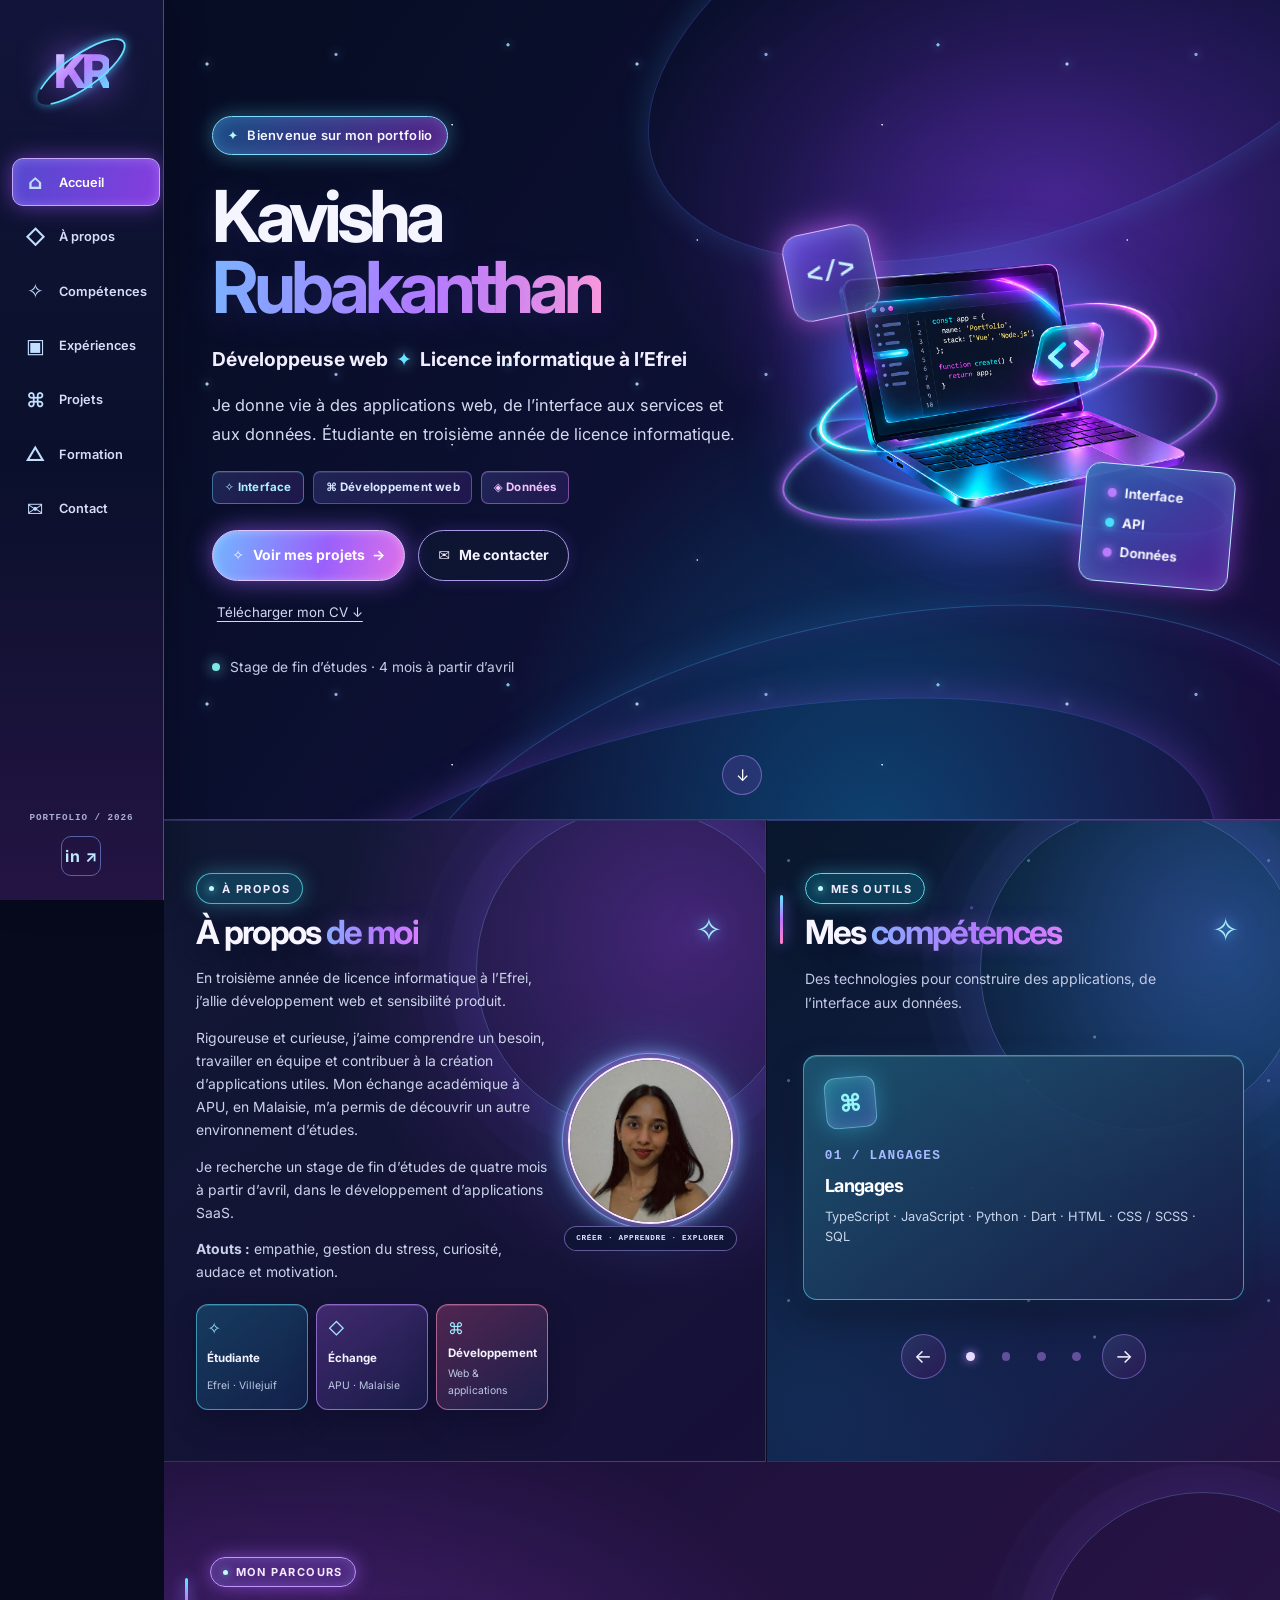
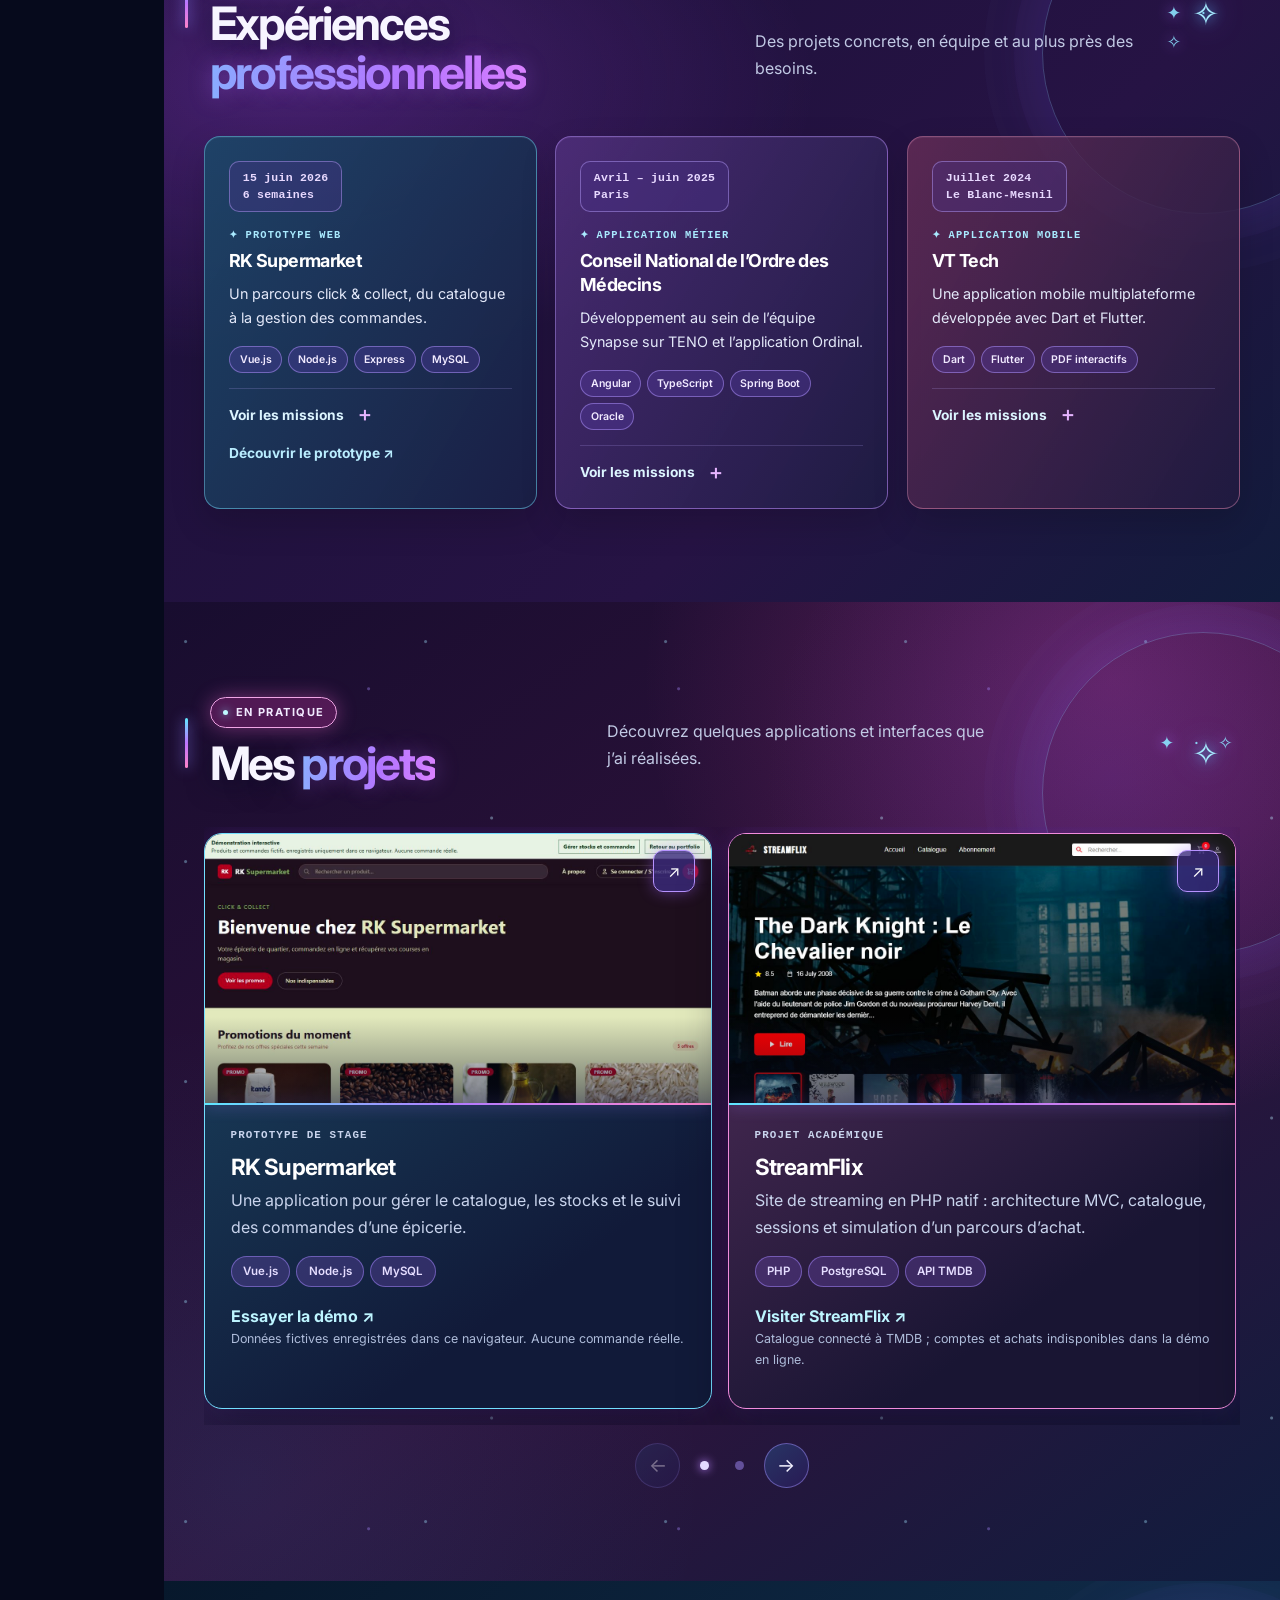
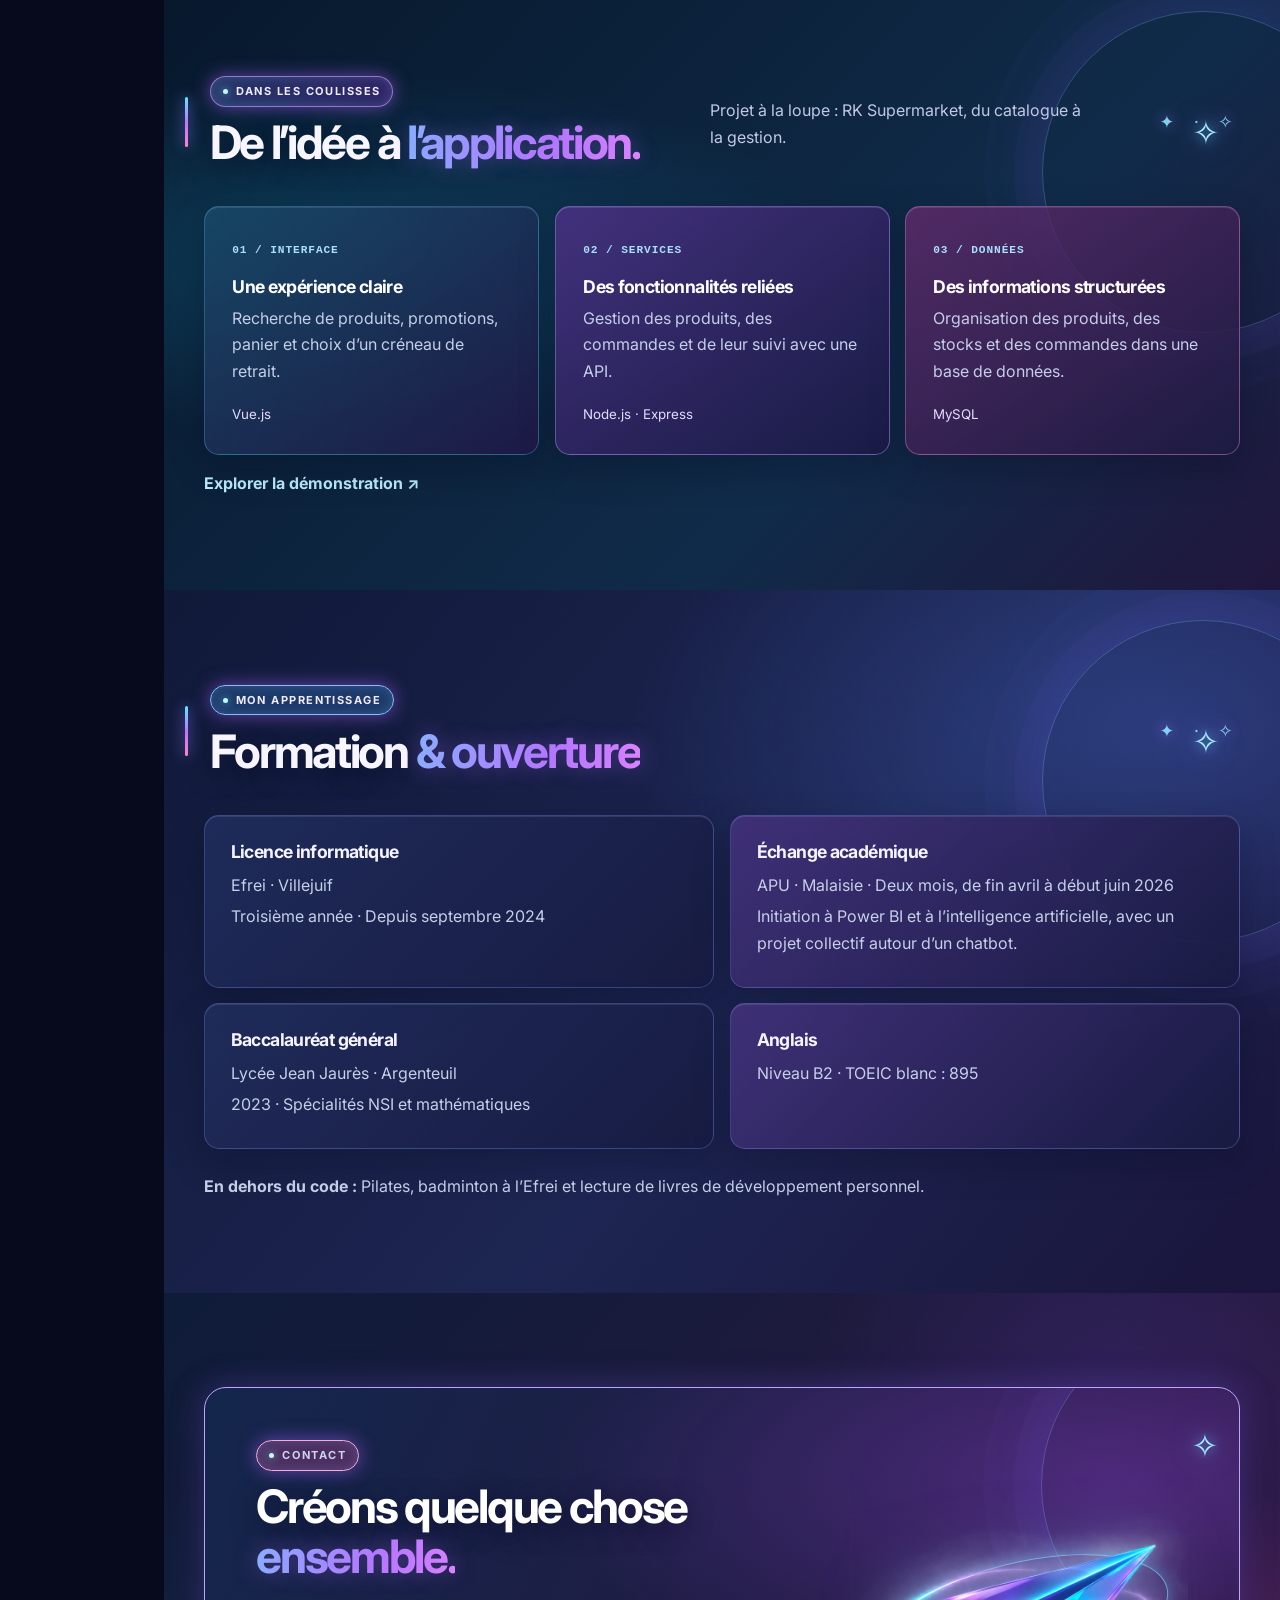
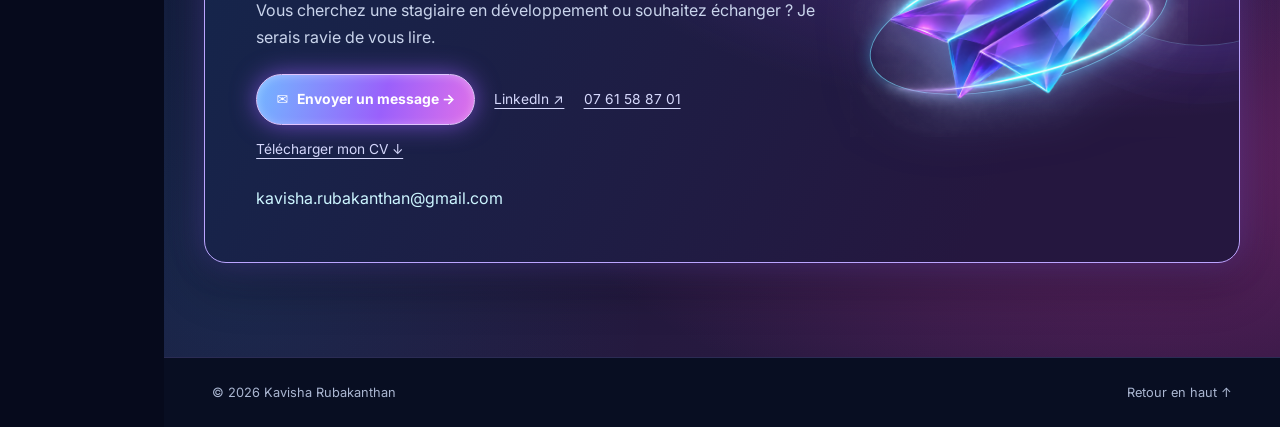
==== commit 3430a1a3: "Recomposer le portfolio et alléger le carrousel" ====
--- a/index.html
+++ b/index.html
@@ -12,8 +12,9 @@
   <link rel="stylesheet" href="cosmic.css?v=20261104b">
   <link rel="stylesheet" href="cosmic-sections.css?v=20261104b">
   <link rel="stylesheet" href="cosmic-fx.css?v=20261104a">
-  <link rel="stylesheet" href="cosmic-orbit.css?v=20261104b">
-  <script src="cosmic-interactions.js?v=20261104d" defer></script>
+  <link rel="stylesheet" href="cosmic-orbit.css?v=20261104c">
+  <link rel="stylesheet" href="cosmic-refresh.css?v=20261104a">
+  <script src="cosmic-interactions.js?v=20261104f" defer></script>
   <script src="cosmic-motion.js?v=20261104a" defer></script>
   <script src="cosmic-fx.js?v=20261104a" defer></script>
 </head>
@@ -41,8 +42,9 @@
         <div class="hero-copy">
           <p class="hero-welcome"><span aria-hidden="true">✦</span> Bienvenue sur mon portfolio</p>
           <h1 id="hero-title">Kavisha<br><span>Rubakanthan</span></h1>
-          <p class="hero-role">Développeuse web · Licence informatique à l’Efrei</p>
-          <p class="hero-description">Étudiante en troisième année de licence informatique, je développe des applications web, de l’interface utilisateur aux services et aux données.</p>
+          <p class="hero-role">Développeuse web <span>✦</span> Licence informatique à l’Efrei</p>
+          <p class="hero-description">Je donne vie à des applications web, de l’interface aux services et aux données. Étudiante en troisième année de licence informatique.</p>
+          <div class="hero-expertise" aria-label="Domaines de développement"><span>✧ Interface</span><span>⌘ Développement web</span><span>◈ Données</span></div>
           <div class="hero-actions"><a class="cosmic-button primary" href="#projets">✧ &nbsp; Voir mes projets <span>→</span></a><a class="cosmic-button secondary" href="#contact">✉ &nbsp; Me contacter</a><a class="cv-link" href="CV-Kavisha-Rubakanthan.pdf" download>Télécharger mon CV ↓</a></div>
           <p class="hero-availability"><span></span>Stage de fin d’études · 4 mois à partir d’avril</p>
         </div>
@@ -54,6 +56,7 @@
       </div>
       <a href="#apropos" class="scroll-cue" aria-label="Découvrir la suite">↓</a>
     </section>
+    <div class="overview-grid">
     <section class="about-section section" id="apropos" aria-labelledby="about-title">
       <div class="section-shell about-layout">
         <div class="about-copy reveal"><p class="section-kicker">À propos</p><h2 class="section-title" id="about-title">À propos <em>de moi</em></h2><p>En troisième année de licence informatique à l’Efrei, j’allie développement web et sensibilité produit.</p><p>Rigoureuse et curieuse, j’aime comprendre un besoin, travailler en équipe et contribuer à la création d’applications utiles. Mon échange académique à APU, en Malaisie, m’a permis de découvrir un autre environnement d’études.</p><p>Je recherche un stage de fin d’études de quatre mois à partir d’avril, dans le développement d’applications SaaS.</p><p><strong>Atouts :</strong> empathie, gestion du stress, curiosité, audace et motivation.</p><div class="about-facts"><span>✧ <b>Étudiante</b><small>Efrei · Villejuif</small></span><span>◇ <b>Échange</b><small>APU · Malaisie</small></span><span>⌘ <b>Développement</b><small>Web & applications</small></span></div></div>
@@ -69,9 +72,10 @@
           <article class="skill-slide" data-carousel-item><span class="skill-icon">◈</span><p class="card-eyebrow">03 / DONNÉES</p><h3>Données & outils</h3><p>MySQL · Oracle Database · DBeaver · Git · GitLab · Jira</p></article>
           <article class="skill-slide" data-carousel-item><span class="skill-icon">⌁</span><p class="card-eyebrow">04 / ENVIRONNEMENT</p><h3>Environnement</h3><p>Unix / Linux · scripting Shell · méthode Agile</p></article>
         </div>
-        <div class="carousel-controls"><button type="button" data-carousel-prev aria-label="Compétences précédentes">←</button><div data-carousel-status aria-label="Pages de compétences"></div><button type="button" data-carousel-next aria-label="Compétences suivantes">→</button><button type="button" class="carousel-pause" data-carousel-pause hidden>Pause</button></div>
+        <div class="carousel-controls"><button type="button" data-carousel-prev aria-label="Compétences précédentes">←</button><div data-carousel-status aria-label="Pages de compétences"></div><button type="button" data-carousel-next aria-label="Compétences suivantes">→</button></div>
       </div>
     </div></section>
+    </div>
     <section class="experience-section section" id="experiences" aria-labelledby="experiences-title"><div class="section-shell"><div class="section-head reveal"><div><p class="section-kicker">Mon parcours</p><h2 class="section-title" id="experiences-title">Expériences <em>professionnelles</em></h2></div><p>Des projets concrets, en équipe et au plus près des besoins.</p></div>
       <div class="timeline">
         <article class="timeline-card reveal"><span class="timeline-date">15 juin 2026<br>6 semaines</span><div class="timeline-content"><p class="experience-label">✦ PROTOTYPE WEB</p><h3>RK Supermarket</h3><p>Un parcours click &amp; collect, du catalogue à la gestion des commandes.</p><div class="timeline-tags"><span>Vue.js</span><span>Node.js</span><span>Express</span><span>MySQL</span></div><details class="experience-details"><summary>Voir les missions <span aria-hidden="true">＋</span></summary><ul><li>Catalogue avec recherche et promotions, panier et choix d’un créneau de retrait.</li><li>Espace de gestion : produits, prix, stocks et alertes de réapprovisionnement.</li><li>Suivi des commandes de leur préparation à leur retrait, avec impression des tickets de commande.</li></ul></details><a href="/demos/rk/">Découvrir le prototype ↗</a></div></article>
--- a/cosmic-orbit.css
+++ b/cosmic-orbit.css
@@ -4,10 +4,10 @@
 .carousel-track.is-continuous::-webkit-scrollbar { display:none; }
 .carousel-track [data-carousel-item][hidden],.carousel-track [aria-hidden="true"][hidden] { display:none!important; }
 .skills-carousel .is-continuous .skill-slide { min-width:0; width:100%; }
-.skills-carousel .is-continuous .skill-arrive { animation:skill-entrance .7s cubic-bezier(.2,.7,.2,1) var(--skill-delay,0ms) backwards; }
+.skills-carousel .is-continuous .skill-arrive { animation:skill-entrance .55s cubic-bezier(.2,.7,.2,1) var(--skill-delay,0ms) backwards; }
 .skills-carousel .carousel-controls { gap:.7rem; }
 .skills-carousel .carousel-dot[aria-current="true"]::after { box-shadow:0 0 12px #b88cff,0 0 22px rgba(104,215,255,.65); }
-@keyframes skill-entrance { from { opacity:0; transform:translateY(14px) scale(.97); filter:blur(3px); } to { opacity:1; transform:translateY(0) scale(1); filter:blur(0); } }
+@keyframes skill-entrance { from { opacity:.65; transform:translateY(8px) scale(.99); } to { opacity:1; transform:translateY(0) scale(1); } }
 .carousel-controls .carousel-pause { width:auto; min-width:4.5rem; height:auto; min-height:2.15rem; padding:.35rem .8rem; border-radius:99px; color:#e7dfff; background:rgba(66,49,128,.45); font-size:.72rem; font-weight:700; }
 .carousel-controls .carousel-pause:hover { background:rgba(112,75,186,.6); }
 .section-shell::before { content:''; position:absolute; z-index:-1; pointer-events:none; width:clamp(170px,25vw,350px); aspect-ratio:1; right:-12%; top:-4rem; border:1px solid rgba(136,159,255,.2); border-radius:50%; box-shadow:0 0 0 28px rgba(129,115,249,.035),0 0 0 58px rgba(129,115,249,.025),0 0 55px rgba(113,83,245,.16); }
--- a/cosmic-refresh.css
+++ b/cosmic-refresh.css
@@ -0,0 +1,100 @@
+/* Une composition plus immersive, pensée comme un tableau de bord spatial. */
+:root { --glow-a:#7be6ff; --glow-b:#bd8aff; --glow-c:#ff94d5; }
+body { background:#060a1c; }
+.sidebar { background:linear-gradient(180deg,#121539 0%,#0a102b 52%,#241444 100%); border-right-color:rgba(156,127,255,.45); box-shadow:8px 0 32px rgba(2,4,22,.24); }
+.cosmic-logo { margin-bottom:1.7rem; }.cosmic-logo span { filter:drop-shadow(0 0 18px rgba(155,95,255,.9)); }
+.side-nav a { position:relative; min-height:48px; border-radius:11px; font-size:.8rem; }
+.side-nav a[aria-current],.side-nav a:hover { background:linear-gradient(110deg,#5449cf,#873de0); border-color:#c6a5ff; box-shadow:0 0 21px rgba(159,80,255,.55),inset 0 1px 12px rgba(225,217,255,.25); }
+.hero { min-height: min(820px,calc(100svh - 1px)); background:radial-gradient(ellipse at 80% 24%,rgba(141,57,247,.38),transparent 34%),radial-gradient(ellipse at 64% 104%,rgba(0,192,251,.28),transparent 39%),linear-gradient(125deg,#070d25 10%,#10123b 68%,#190e3e); }
+.hero::after { content:''; position:absolute; inset:auto -8% -36% 20%; height:60%; border:1px solid rgba(82,174,255,.32); border-radius:50%; transform:rotate(-12deg); box-shadow:0 0 40px rgba(63,151,255,.18),inset 0 0 35px rgba(116,82,255,.13); pointer-events:none; }
+.hero-inner { width:min(1430px,calc(100% - 6rem)); padding:5rem 0 6.5rem; }
+.hero-copy { max-width:720px; }
+.hero-welcome { padding:.48rem .9rem; letter-spacing:.02em; border-color:#80ddff; background:linear-gradient(110deg,rgba(34,104,173,.7),rgba(118,44,176,.7)); }
+.hero h1 { font-size:clamp(3.5rem,5.6vw,6.7rem); text-shadow:0 7px 36px rgba(119,105,255,.16); }
+.hero h1 span { background:linear-gradient(100deg,#7cb7ff,#b77dff 55%,#ff9bda); background-clip:text; -webkit-background-clip:text; -webkit-text-fill-color:transparent; }
+.hero-role { font-size:clamp(1.1rem,1.5vw,1.38rem); margin-bottom:1rem; }.hero-role span { color:#68e5ff; padding-inline:.25rem; text-shadow:0 0 14px #77dfff; }
+.hero-description { max-width:610px; color:#d2daf0; font-size:1.02rem; line-height:1.75; }
+.hero-expertise { display:flex; flex-wrap:wrap; gap:.55rem; margin-top:1.4rem; }
+.hero-expertise span { padding:.38rem .72rem; border:1px solid rgba(157,153,255,.4); border-radius:7px; color:#d9e7ff; background:linear-gradient(125deg,rgba(70,81,163,.34),rgba(73,40,132,.34)); font-size:.72rem; font-weight:700; letter-spacing:.02em; box-shadow:inset 0 1px 0 rgba(255,255,255,.1); }
+.hero-expertise span:nth-child(1) { color:#aaf1ff; border-color:rgba(100,216,255,.45); }.hero-expertise span:nth-child(3) { color:#f3c2ff; border-color:rgba(233,139,255,.45); }
+.hero-actions { margin-top:1.65rem; gap:.8rem; }.hero-availability { margin-top:1.5rem; }
+.hero-laptop { width:min(100%,650px); filter:drop-shadow(0 25px 40px rgba(35,116,255,.58)) drop-shadow(0 0 32px rgba(184,83,255,.35)); }
+.floating-code { width:88px; height:88px; }.floating-stack { padding:1.1rem 1.35rem; border-radius:15px; }
+.hero-ring-one { box-shadow:0 0 32px rgba(74,181,255,.2); }.hero-ring-two { box-shadow:0 0 38px rgba(163,84,255,.3); }
+.cosmic-button { min-height:51px; }.cosmic-button.primary { background:linear-gradient(105deg,#72b7ff,#9a60fb 58%,#df70e9); color:#fff; border-color:#e1c5ff; box-shadow:0 0 25px rgba(153,93,255,.65),inset 0 1px 10px rgba(255,255,255,.3); }
+.cosmic-button.primary:hover { box-shadow:0 0 36px rgba(192,113,255,.8); }
+.overview-grid { display:grid; grid-template-columns:minmax(0,1.08fr) minmax(0,.92fr); align-items:stretch; background:#080e25; gap:1px; }
+.overview-grid>.section { min-width:0; padding:clamp(3rem,4vw,4.7rem) 0; border-top:1px solid rgba(150,140,255,.24); border-bottom:1px solid rgba(150,140,255,.24); }
+.overview-grid .section-shell { width:calc(100% - clamp(3rem,5vw,5rem)); }
+.overview-grid .section-title { font-size:clamp(2rem,2.6vw,2.9rem); }
+.overview-grid .section-head { display:block; margin-bottom:1.6rem; }
+.overview-grid .section-head>p { margin:1rem 0 0; font-size:.88rem; }
+.overview-grid .section-head::after { display:none; }
+.overview-grid .about-section { border-right:1px solid rgba(150,140,255,.28); background:radial-gradient(ellipse at 86% 18%,rgba(145,66,225,.38),transparent 48%),linear-gradient(140deg,#101833,#171039); }
+.overview-grid .skills-section { background:radial-gradient(ellipse at 90% 20%,rgba(27,180,230,.3),transparent 48%),linear-gradient(140deg,#09172d,#15204c 75%,#251242); }
+.overview-grid .about-layout { display:grid; grid-template-columns:minmax(0,1fr) minmax(110px,.47fr); gap:1.2rem; align-items:center; }
+.overview-grid .about-copy>p:not(.section-kicker) { font-size:.87rem; line-height:1.65; }
+.overview-grid .about-portrait { min-height:220px; align-self:center; }
+.overview-grid .about-portrait img { width:min(190px,100%); height:auto; aspect-ratio:1; }
+.overview-grid .about-portrait::after { width:min(225px,105%); }
+.overview-grid .portrait-caption { bottom:0; font-size:.48rem; white-space:nowrap; }
+.overview-grid .about-facts { gap:.5rem; margin-top:1.25rem; }
+.overview-grid .about-facts>span { min-width:0; flex:1 1 95px; padding:.6rem .65rem; }
+.overview-grid .about-facts b { font-size:.72rem; }.overview-grid .about-facts small { font-size:.65rem; }
+.skills-carousel .carousel-track.is-continuous { grid-template-columns:repeat(var(--skill-columns,3),minmax(0,1fr)); }
+.overview-grid .skills-carousel .skill-slide { min-height:245px; padding:1.3rem; background:linear-gradient(145deg,rgba(30,92,120,.83),rgba(24,27,69,.96)); border-radius:14px; }
+.overview-grid .skills-carousel .skill-slide:nth-child(even) { background:linear-gradient(145deg,rgba(91,55,150,.83),rgba(29,27,72,.96)); }
+.overview-grid .skill-icon { width:3.2rem; height:3.2rem; margin-bottom:.55rem; }
+.overview-grid .skill-slide p { font-size:.8rem; line-height:1.55; }
+.section-shell::before { border-color:rgba(142,194,255,.28); }
+.section-head { margin-bottom:2.4rem; }.section-head>p { line-height:1.7; }
+.section-kicker { padding:.32rem .75rem; border-color:rgba(191,150,255,.7); }
+.section-title { letter-spacing:-.05em; }
+.experience-section { background:radial-gradient(ellipse at 10% 30%,rgba(173,70,243,.28),transparent 38%),linear-gradient(135deg,#1a1037,#261344 65%,#111c3c); }
+.timeline { grid-template-columns:repeat(3,minmax(0,1fr)); padding-left:0; gap:1.15rem; }
+.timeline::before,.timeline-card::before { display:none; }
+.timeline-card { display:flex; flex-direction:column; gap:1rem; padding:1.5rem; min-height:270px; border-radius:16px; }
+.timeline-card:hover { transform:translateY(-5px); }
+.timeline-date { font:700 .72rem/1.5 ui-monospace,monospace; letter-spacing:.02em; }
+.timeline-content { width:100%; }.timeline-content h3 { font-size:1.12rem; }.timeline-content>p:not(.experience-label) { font-size:.9rem; }
+.timeline-tags { gap:.35rem; }.timeline-tags span { font-size:.66rem; }
+.experience-details { border-top:1px solid rgba(184,166,255,.2); padding-top:.9rem; }
+.experience-details summary { color:#dcf5ff; }.experience-details ul { line-height:1.6; }
+.projects-section { background:radial-gradient(ellipse at 85% 8%,rgba(239,78,186,.27),transparent 35%),linear-gradient(145deg,#180d2f,#31123c 56%,#101d3e); }
+.project-carousel .project-card { border-radius:18px; }
+.project-image { aspect-ratio:16/8.5; }.project-image::before { content:''; position:absolute; z-index:1; inset:0; background:linear-gradient(180deg,transparent 68%,rgba(9,15,37,.55)); pointer-events:none; }
+.project-body { padding:1.6rem; }.project-body h3 { font-size:1.4rem; }.project-body>a { color:#bdf5ff; }
+.project-tags span { padding:.3rem .7rem; background:rgba(112,76,186,.33); }
+.story-section { background:radial-gradient(ellipse at 15% 45%,rgba(27,181,228,.2),transparent 38%),linear-gradient(135deg,#07182c,#102b49 65%,#21163d); }
+.story-card { border-color:rgba(95,212,255,.3); border-radius:15px; background:linear-gradient(145deg,rgba(25,73,104,.85),rgba(30,25,70,.93)); }
+.story-card:nth-child(2) { border-color:rgba(190,151,255,.45); background:linear-gradient(145deg,rgba(78,49,135,.82),rgba(25,27,69,.94)); }
+.story-card:nth-child(3) { border-color:rgba(234,145,205,.4); background:linear-gradient(145deg,rgba(108,43,112,.72),rgba(27,27,67,.94)); }
+.education-card { border-radius:15px; }.education-card h3 { color:#f5f4ff; }
+.contact-layout { border-radius:22px; background:radial-gradient(ellipse at 88% 20%,rgba(146,73,224,.38),transparent 44%),linear-gradient(115deg,#14264c,#25173f 78%); }
+.contact-actions .cosmic-button { color:#fff; }
+.footer { background:#080e22; }
+@media(max-width:1250px) {
+  .overview-grid { grid-template-columns:1fr; }
+  .overview-grid .about-section { border-right:0; }
+  .overview-grid .about-layout { grid-template-columns:minmax(0,1fr) minmax(180px,.5fr); gap:2rem; }
+  .overview-grid .about-portrait img { width:min(250px,100%); }
+  .overview-grid .about-portrait { min-height:270px; }
+  .timeline { grid-template-columns:repeat(2,minmax(0,1fr)); }
+}
+@media(max-width:900px) {
+  .hero { min-height:0; }.hero-inner { width:calc(100% - 3rem); padding:4rem 0 5rem; }
+  .overview-grid .section-shell { width:calc(100% - 3rem); }
+  .overview-grid .about-layout { grid-template-columns:1fr; }
+  .overview-grid .about-portrait { justify-self:center; }
+  .timeline { grid-template-columns:1fr; }
+}
+@media(max-width:600px) {
+  .hero h1 { font-size:clamp(2.9rem,10.6vw,4rem); }
+  .hero-expertise span { font-size:.69rem; }
+  .overview-grid>.section { padding:4rem 0; }
+  .overview-grid .section-shell { width:calc(100% - 2rem); }
+  .overview-grid .about-copy>p:not(.section-kicker) { font-size:.93rem; }
+  .overview-grid .about-portrait { min-height:265px; }
+  .overview-grid .about-portrait img { width:min(245px,85%); }
+  .timeline-card { min-height:0; }
+}
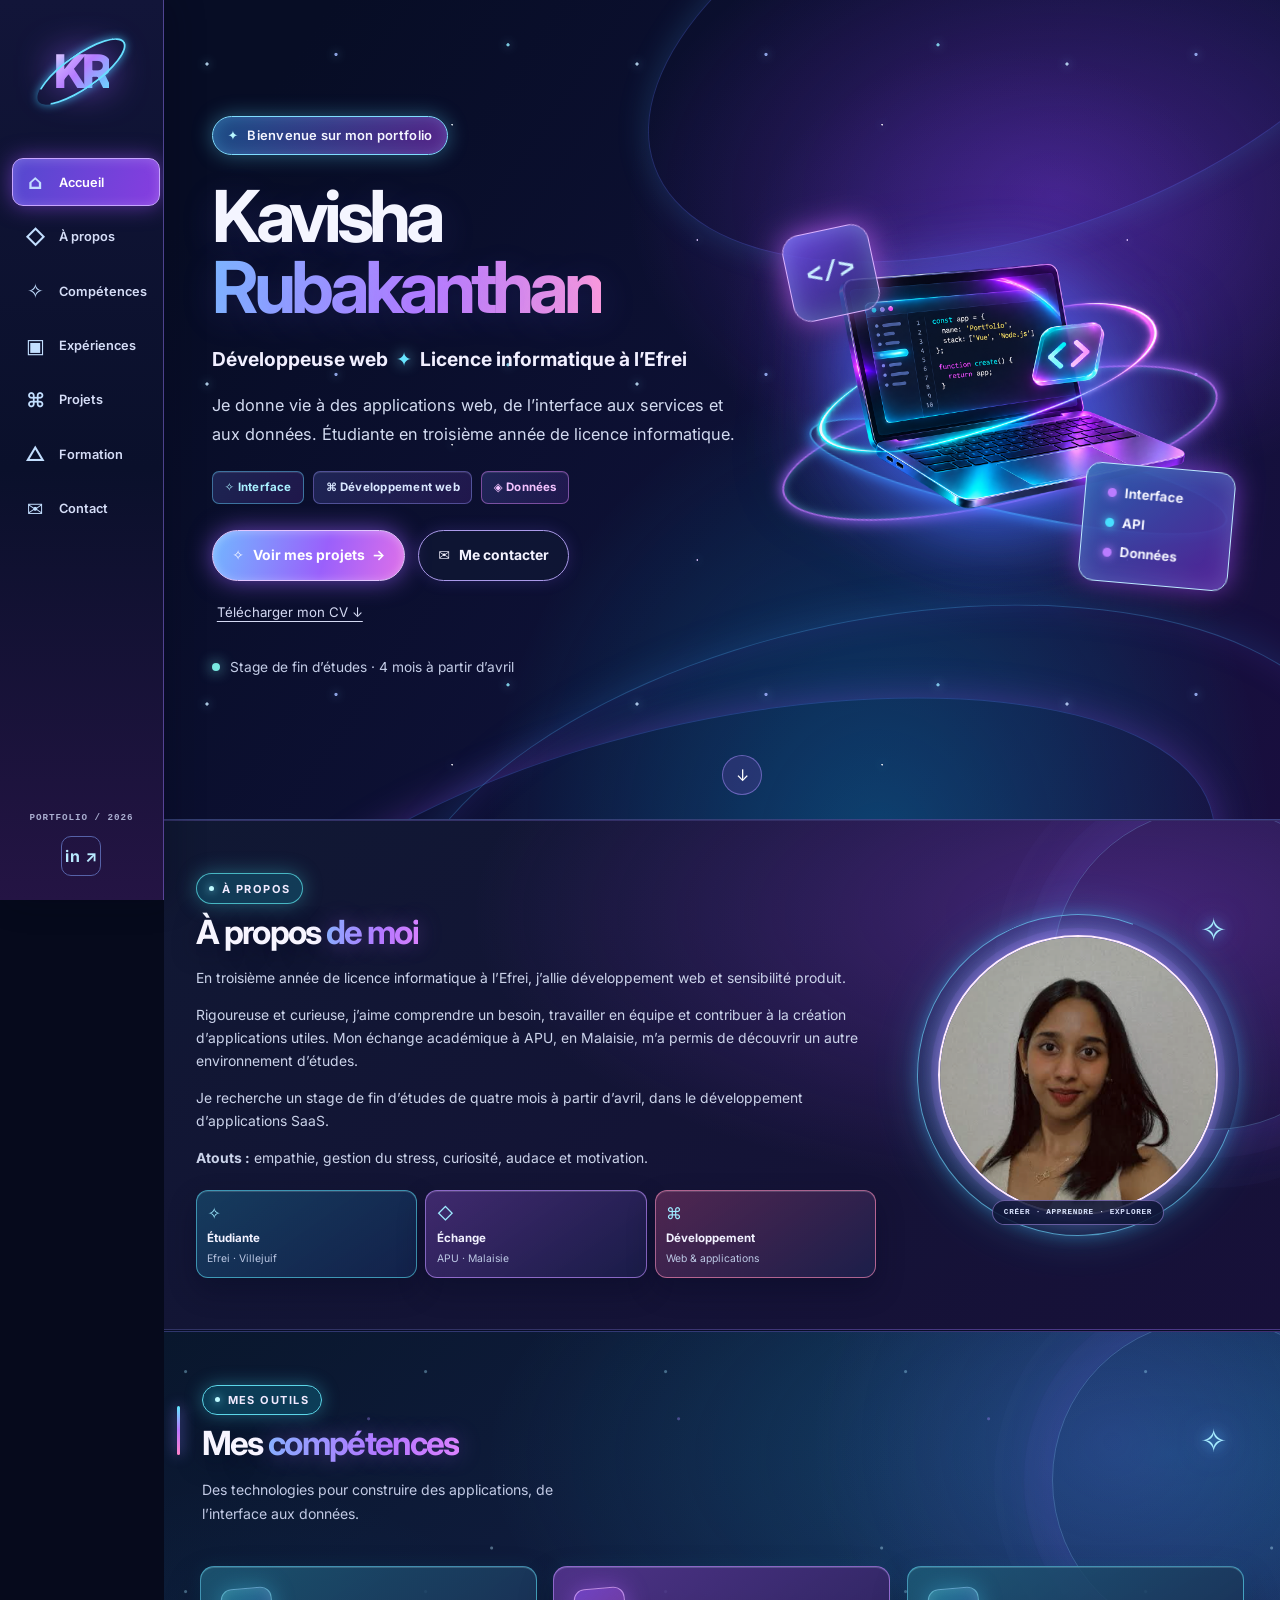
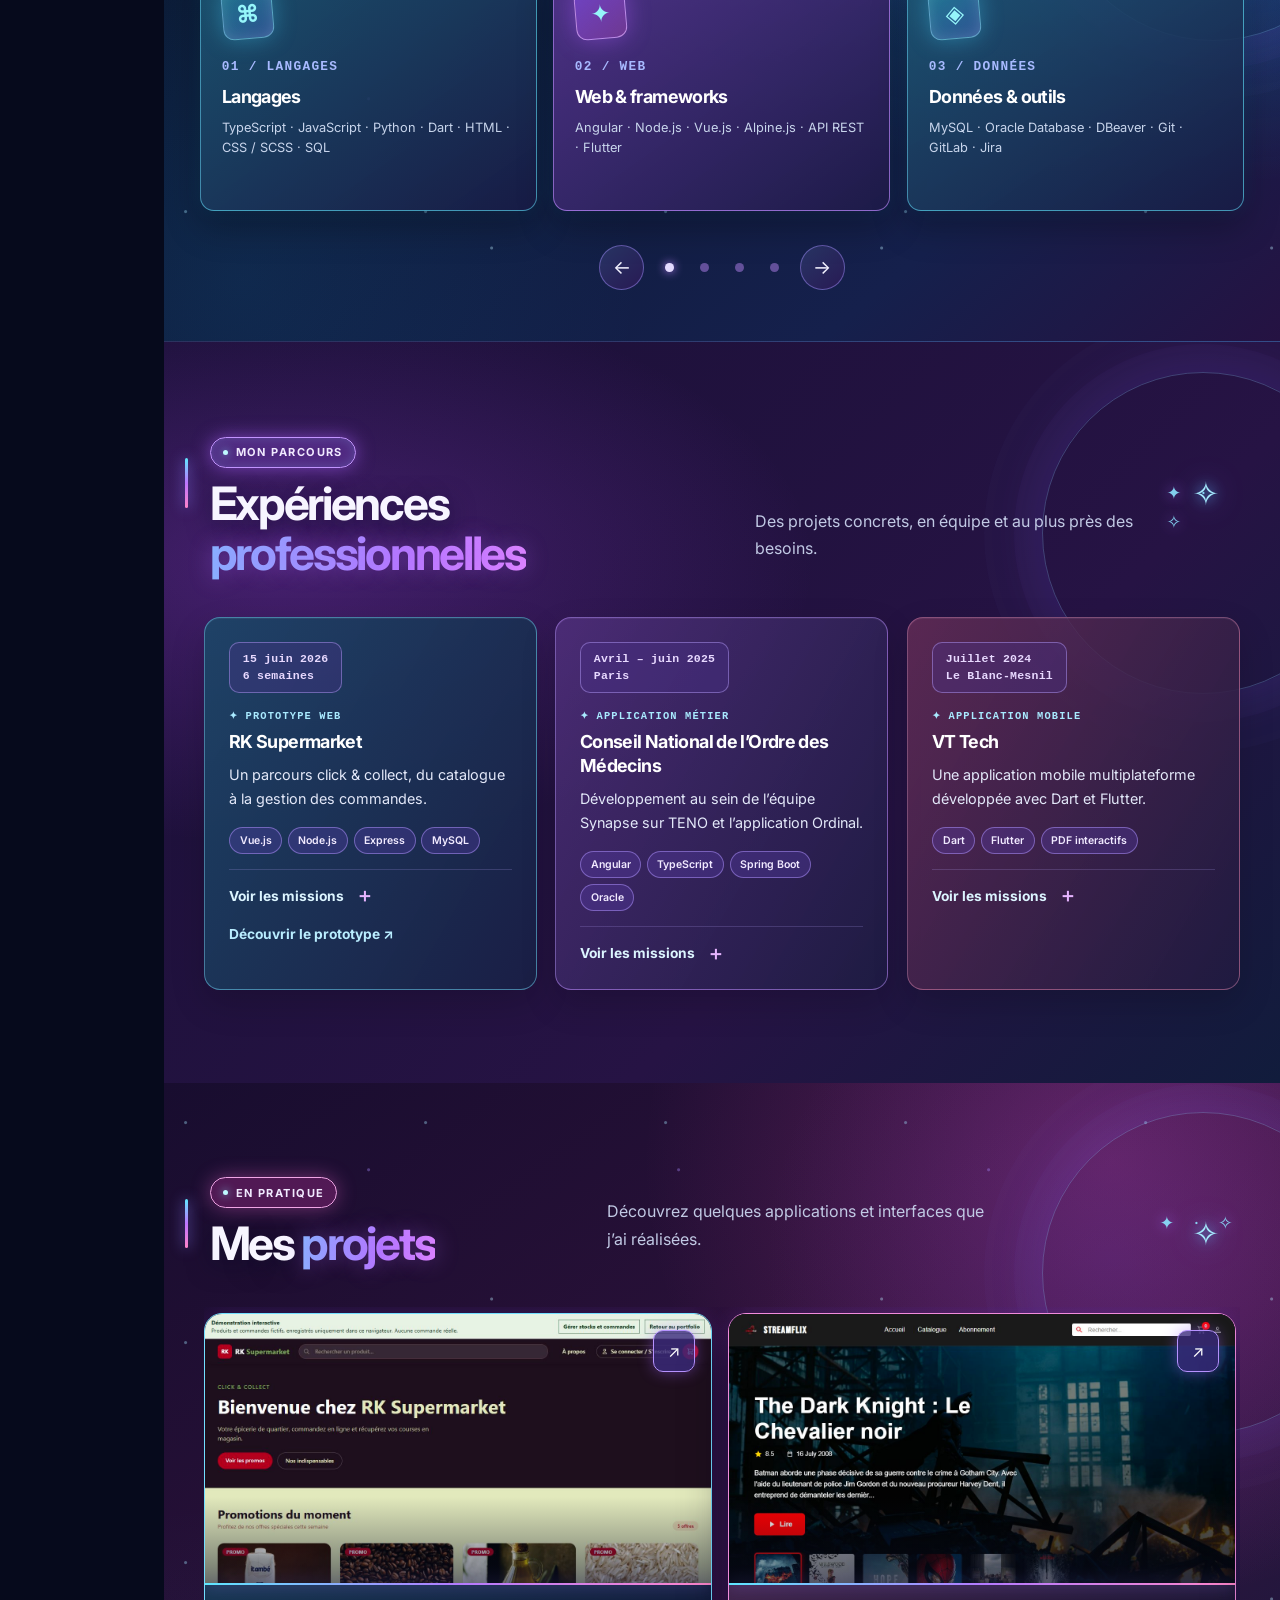
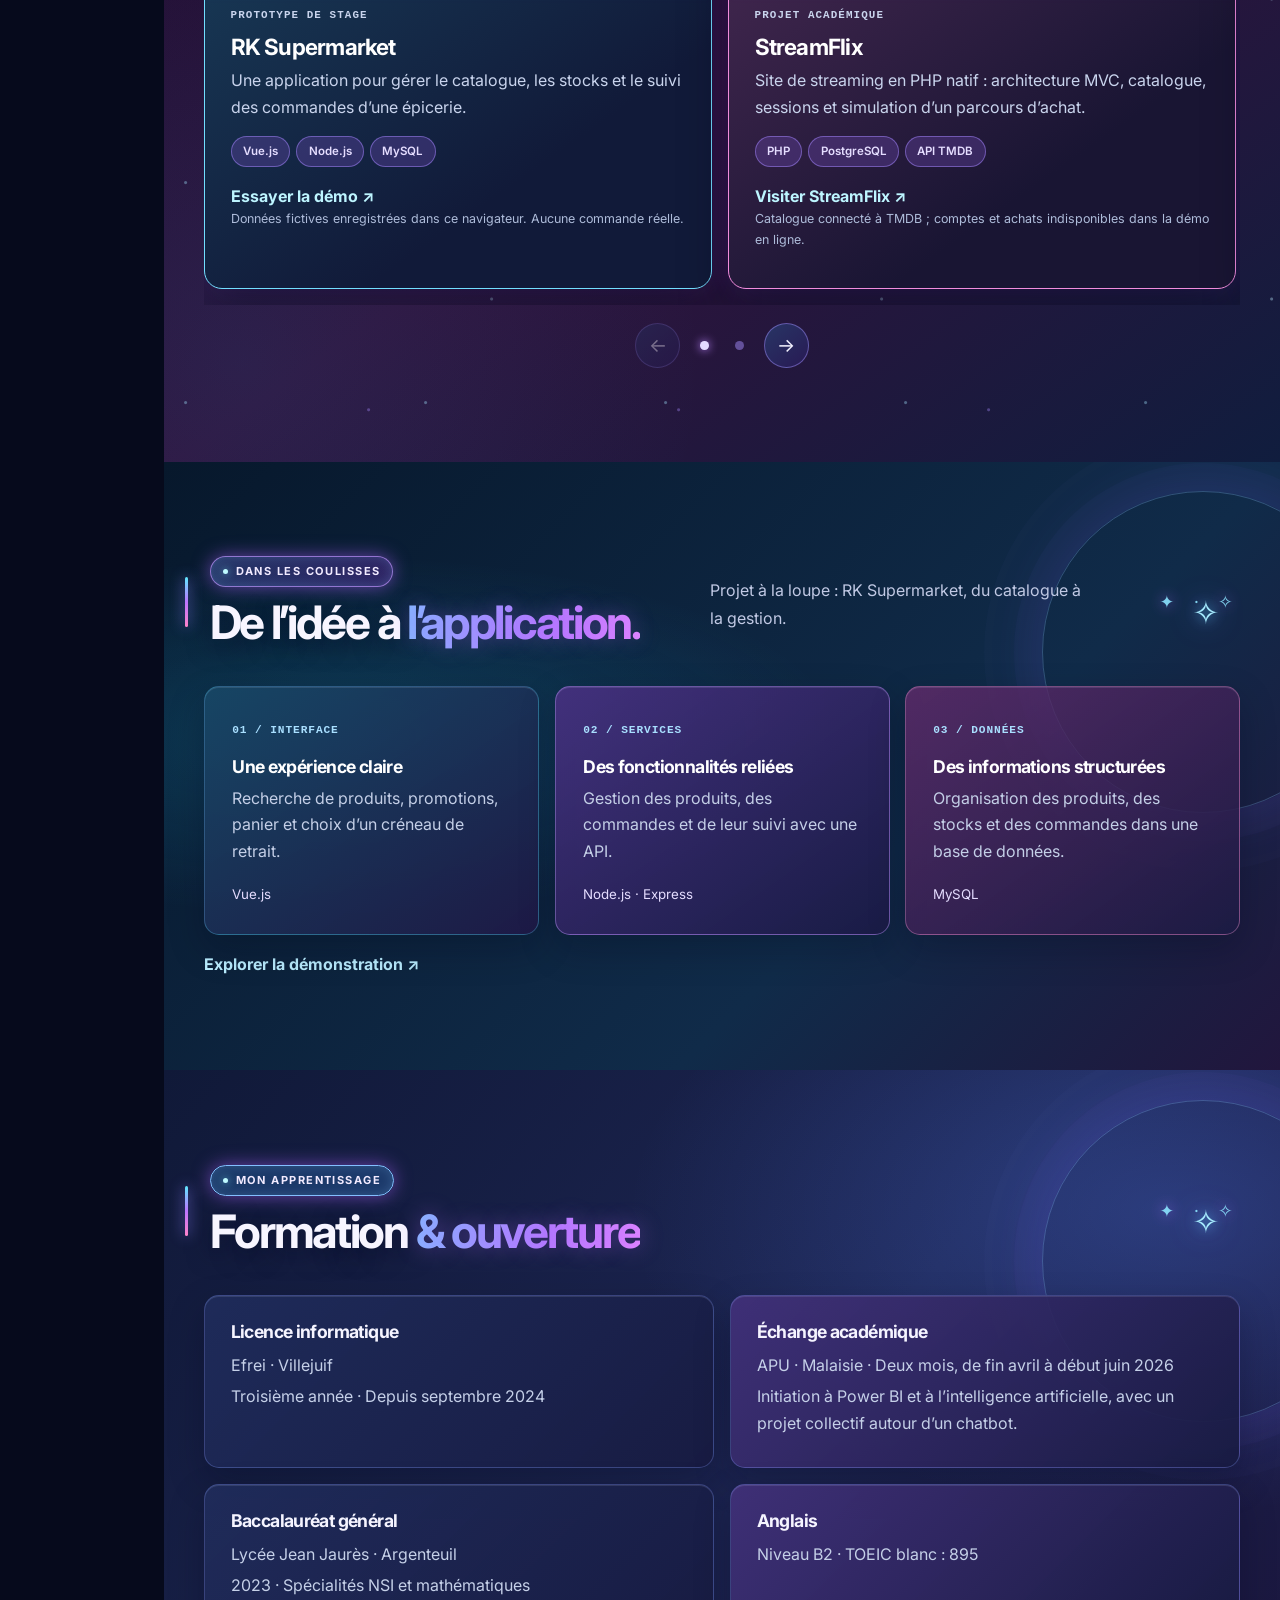
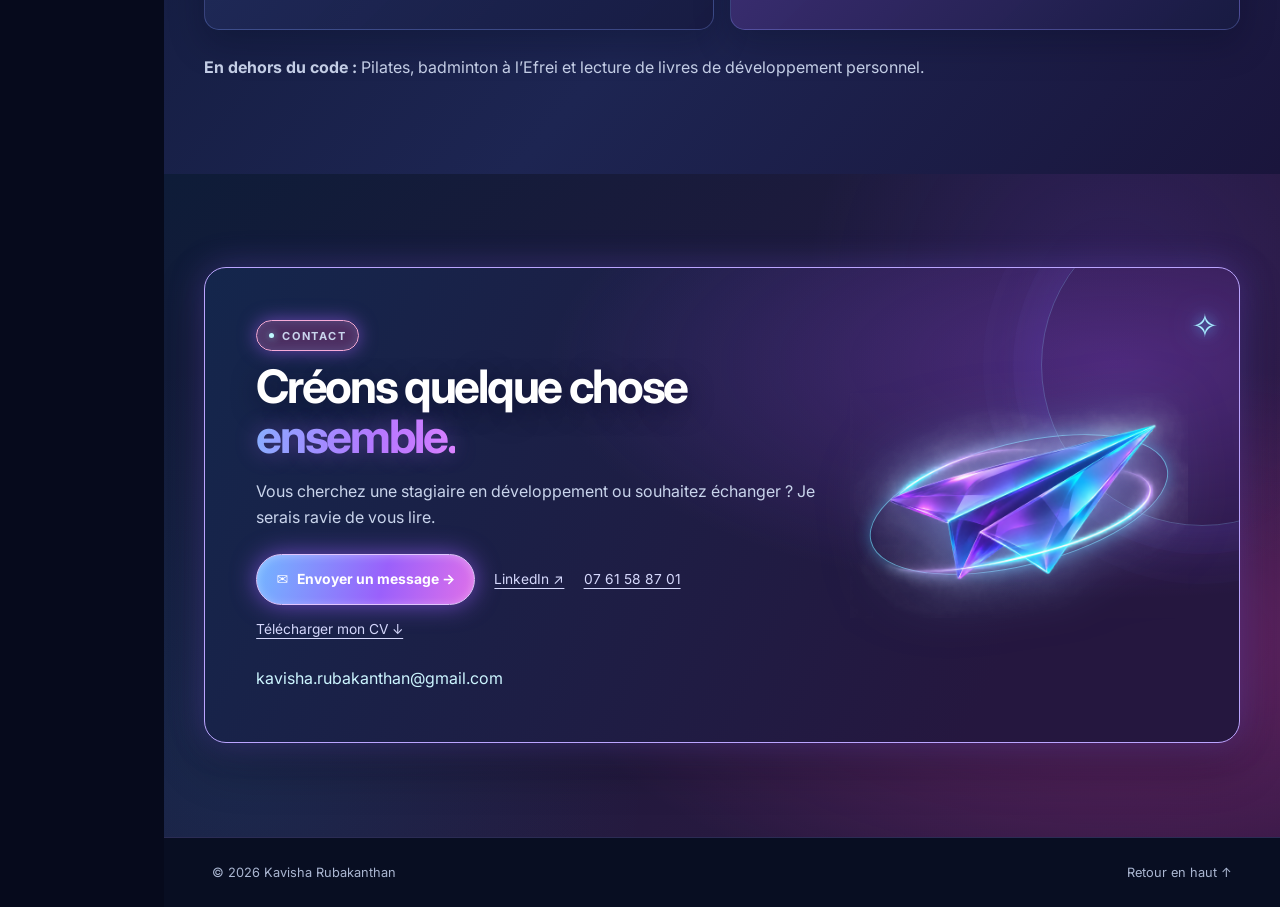
==== commit 674cd88e: "Afficher les compétences sous la présentation" ====
--- a/index.html
+++ b/index.html
@@ -13,7 +13,7 @@
   <link rel="stylesheet" href="cosmic-sections.css?v=20261104b">
   <link rel="stylesheet" href="cosmic-fx.css?v=20261104a">
   <link rel="stylesheet" href="cosmic-orbit.css?v=20261104c">
-  <link rel="stylesheet" href="cosmic-refresh.css?v=20261104a">
+  <link rel="stylesheet" href="cosmic-refresh.css?v=20261104b">
   <script src="cosmic-interactions.js?v=20261104f" defer></script>
   <script src="cosmic-motion.js?v=20261104a" defer></script>
   <script src="cosmic-fx.js?v=20261104a" defer></script>
--- a/cosmic-refresh.css
+++ b/cosmic-refresh.css
@@ -23,20 +23,20 @@
 .hero-ring-one { box-shadow:0 0 32px rgba(74,181,255,.2); }.hero-ring-two { box-shadow:0 0 38px rgba(163,84,255,.3); }
 .cosmic-button { min-height:51px; }.cosmic-button.primary { background:linear-gradient(105deg,#72b7ff,#9a60fb 58%,#df70e9); color:#fff; border-color:#e1c5ff; box-shadow:0 0 25px rgba(153,93,255,.65),inset 0 1px 10px rgba(255,255,255,.3); }
 .cosmic-button.primary:hover { box-shadow:0 0 36px rgba(192,113,255,.8); }
-.overview-grid { display:grid; grid-template-columns:minmax(0,1.08fr) minmax(0,.92fr); align-items:stretch; background:#080e25; gap:1px; }
+.overview-grid { display:grid; grid-template-columns:1fr; background:#080e25; gap:1px; }
 .overview-grid>.section { min-width:0; padding:clamp(3rem,4vw,4.7rem) 0; border-top:1px solid rgba(150,140,255,.24); border-bottom:1px solid rgba(150,140,255,.24); }
 .overview-grid .section-shell { width:calc(100% - clamp(3rem,5vw,5rem)); }
 .overview-grid .section-title { font-size:clamp(2rem,2.6vw,2.9rem); }
 .overview-grid .section-head { display:block; margin-bottom:1.6rem; }
 .overview-grid .section-head>p { margin:1rem 0 0; font-size:.88rem; }
 .overview-grid .section-head::after { display:none; }
-.overview-grid .about-section { border-right:1px solid rgba(150,140,255,.28); background:radial-gradient(ellipse at 86% 18%,rgba(145,66,225,.38),transparent 48%),linear-gradient(140deg,#101833,#171039); }
+.overview-grid .about-section { background:radial-gradient(ellipse at 86% 18%,rgba(145,66,225,.38),transparent 48%),linear-gradient(140deg,#101833,#171039); }
 .overview-grid .skills-section { background:radial-gradient(ellipse at 90% 20%,rgba(27,180,230,.3),transparent 48%),linear-gradient(140deg,#09172d,#15204c 75%,#251242); }
-.overview-grid .about-layout { display:grid; grid-template-columns:minmax(0,1fr) minmax(110px,.47fr); gap:1.2rem; align-items:center; }
+.overview-grid .about-layout { display:grid; grid-template-columns:minmax(0,1fr) minmax(180px,.5fr); gap:2rem; align-items:center; }
 .overview-grid .about-copy>p:not(.section-kicker) { font-size:.87rem; line-height:1.65; }
-.overview-grid .about-portrait { min-height:220px; align-self:center; }
-.overview-grid .about-portrait img { width:min(190px,100%); height:auto; aspect-ratio:1; }
-.overview-grid .about-portrait::after { width:min(225px,105%); }
+.overview-grid .about-portrait { min-height:300px; align-self:center; }
+.overview-grid .about-portrait img { width:min(280px,100%); height:auto; aspect-ratio:1; }
+.overview-grid .about-portrait::after { width:min(320px,105%); }
 .overview-grid .portrait-caption { bottom:0; font-size:.48rem; white-space:nowrap; }
 .overview-grid .about-facts { gap:.5rem; margin-top:1.25rem; }
 .overview-grid .about-facts>span { min-width:0; flex:1 1 95px; padding:.6rem .65rem; }
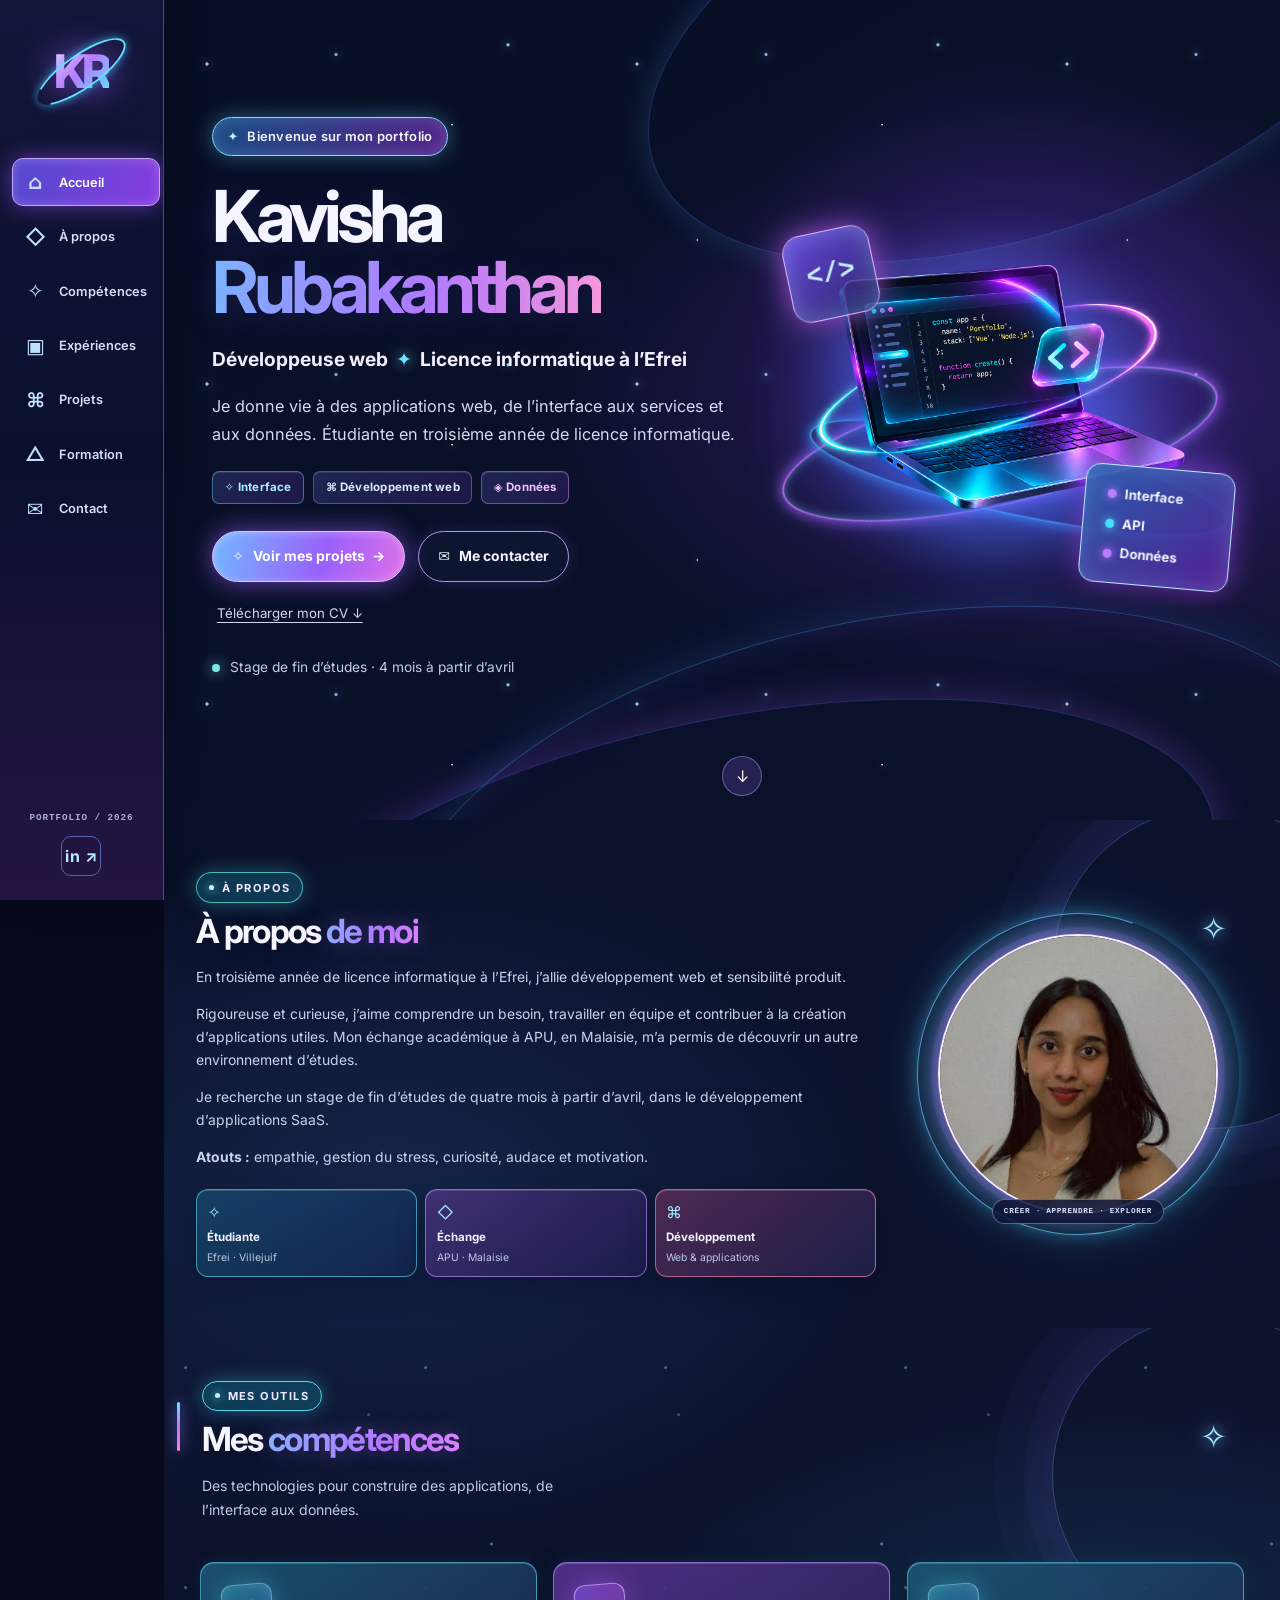
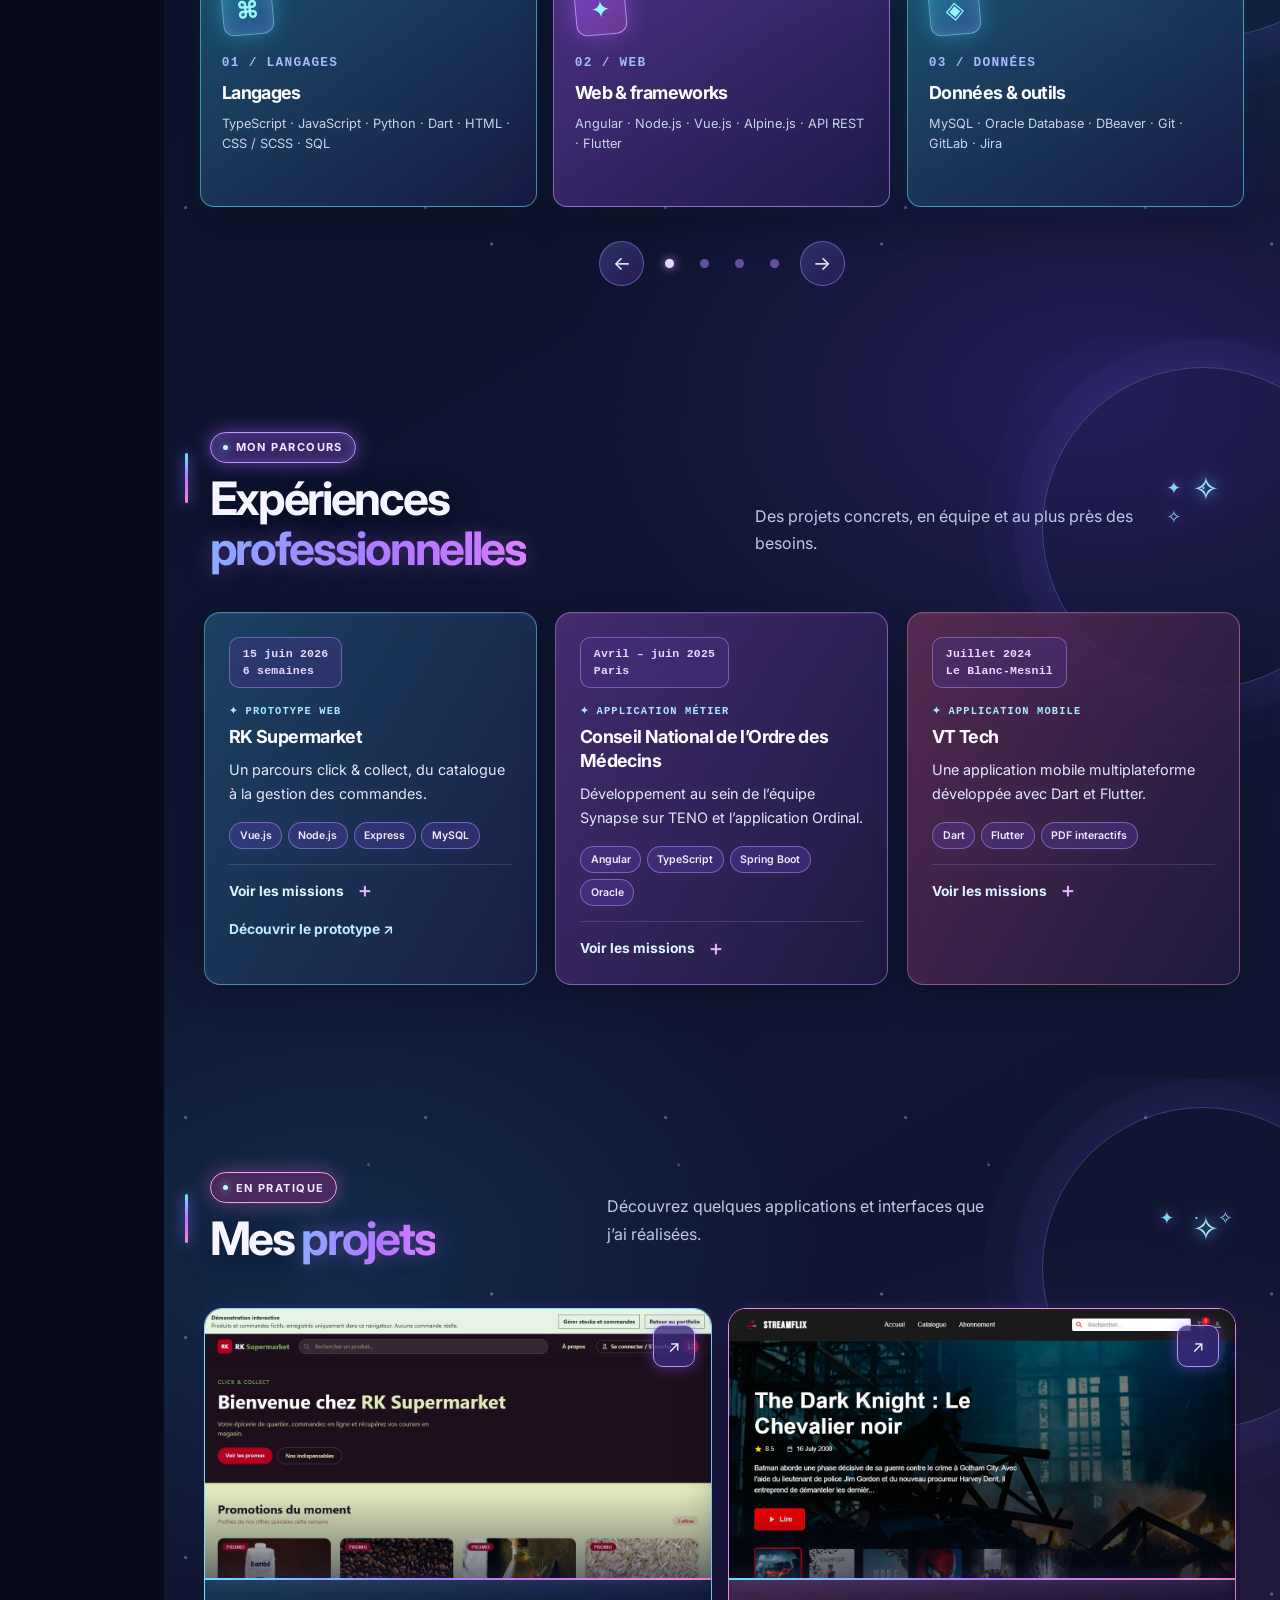
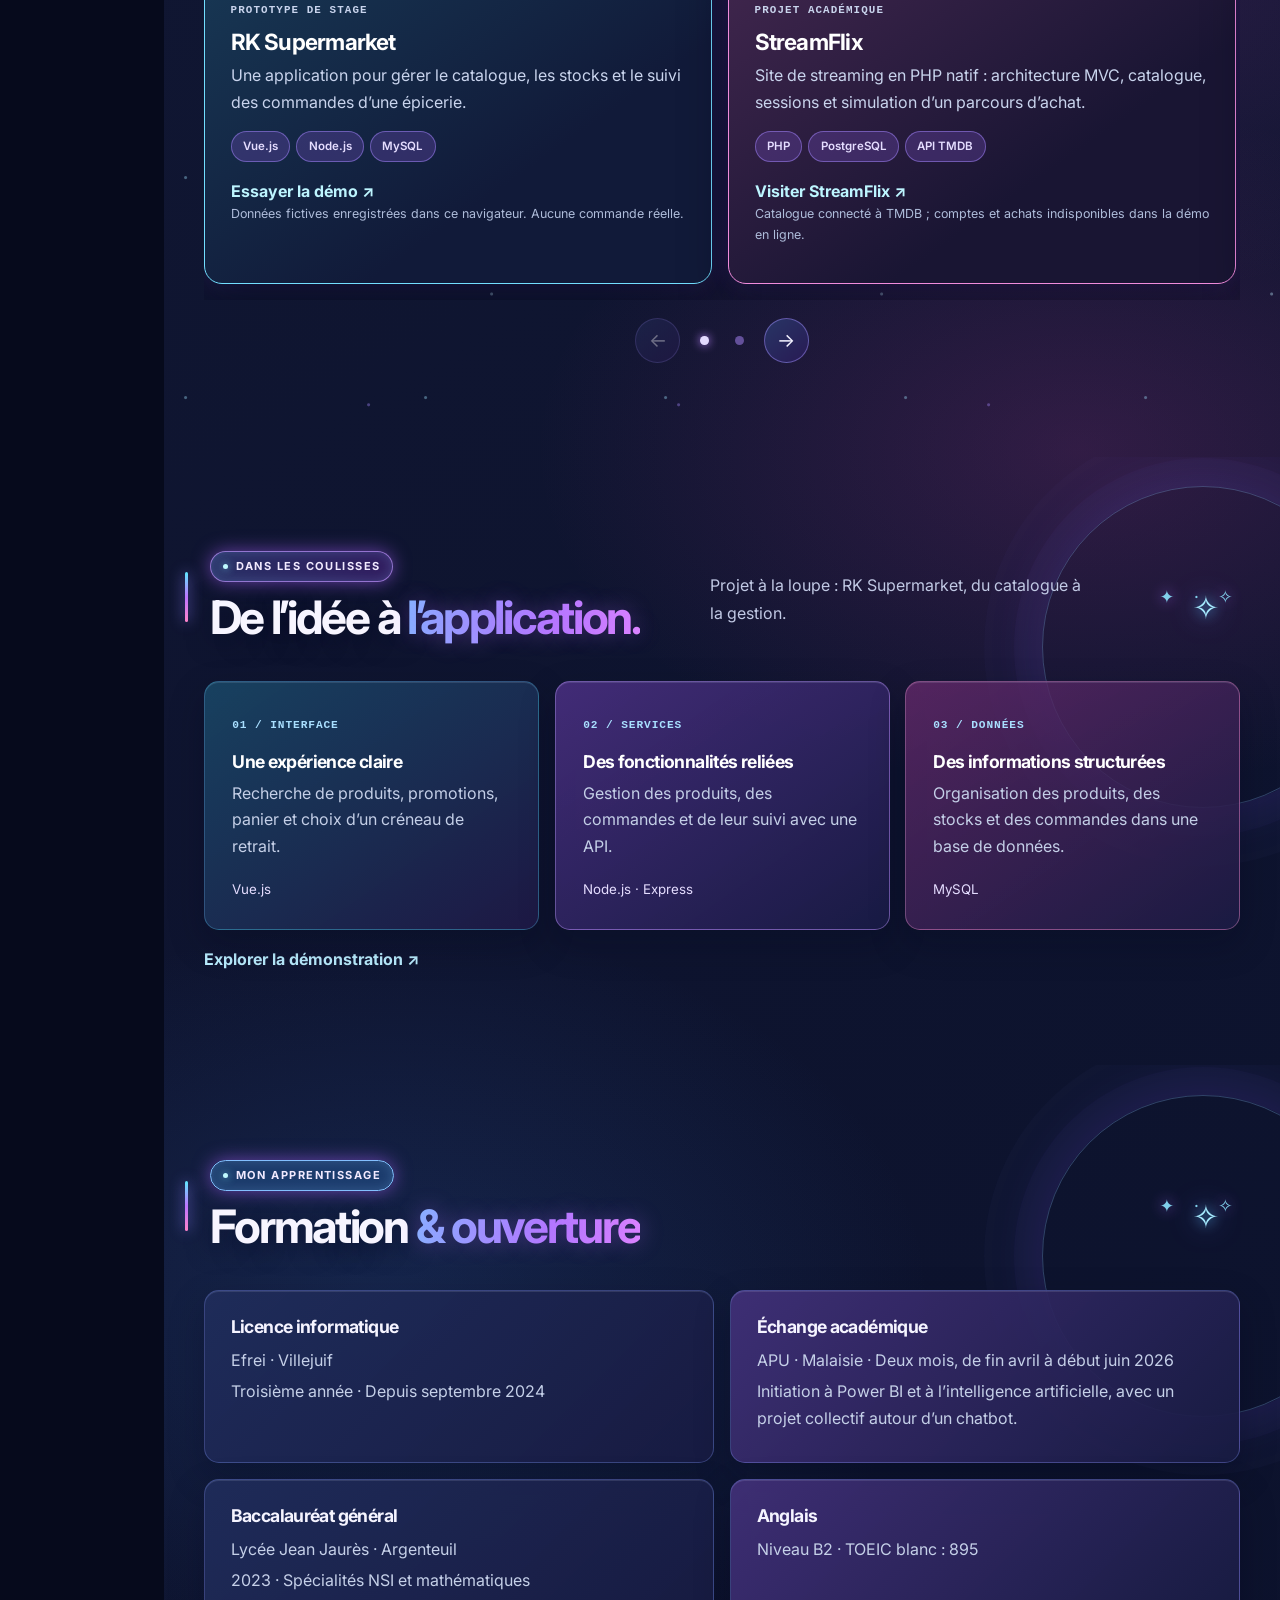
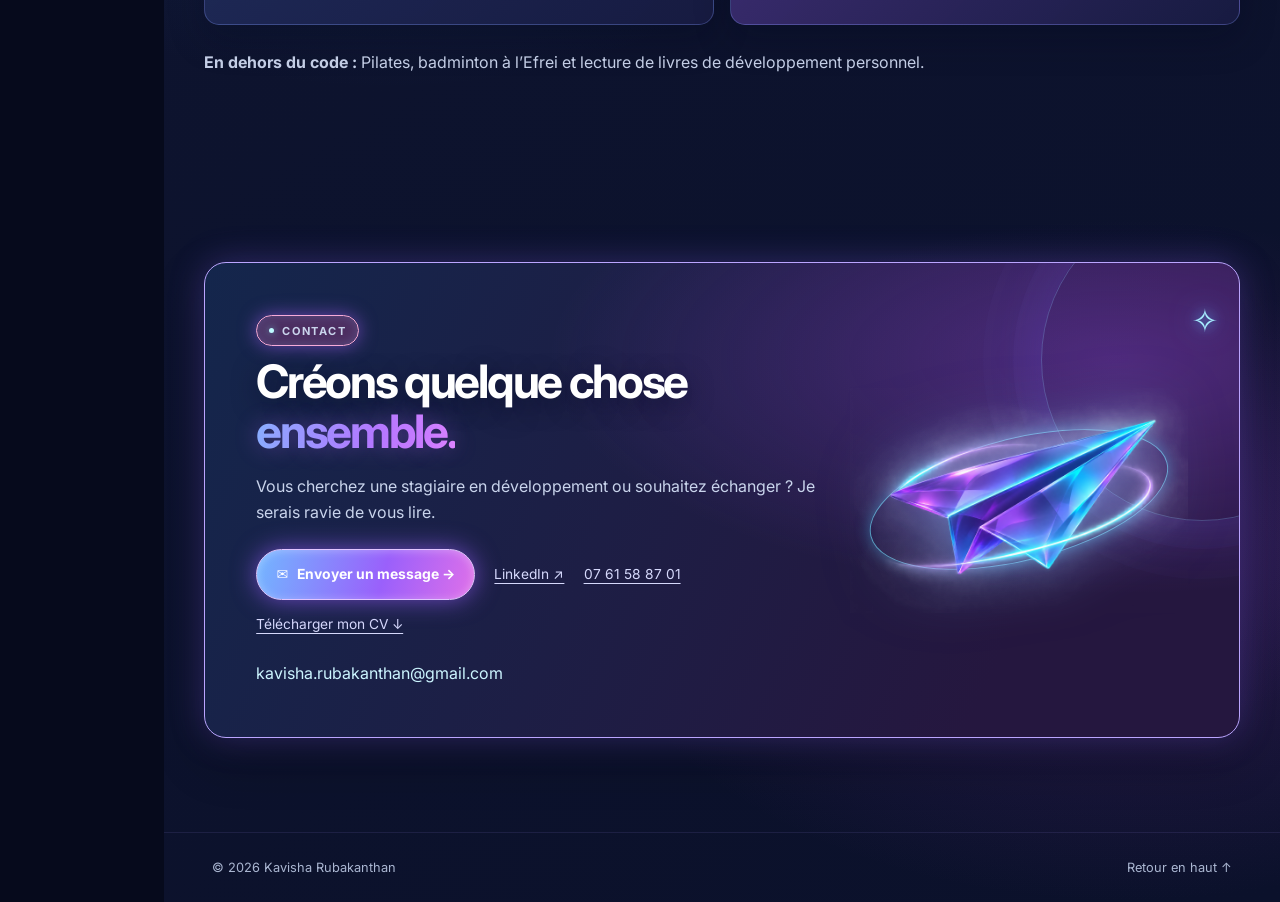
==== commit 15a273ea: "Fluidifier les transitions entre sections" ====
--- a/index.html
+++ b/index.html
@@ -13,7 +13,7 @@
   <link rel="stylesheet" href="cosmic-sections.css?v=20261104b">
   <link rel="stylesheet" href="cosmic-fx.css?v=20261104a">
   <link rel="stylesheet" href="cosmic-orbit.css?v=20261104c">
-  <link rel="stylesheet" href="cosmic-refresh.css?v=20261104b">
+  <link rel="stylesheet" href="cosmic-refresh.css?v=20261104c">
   <script src="cosmic-interactions.js?v=20261104f" defer></script>
   <script src="cosmic-motion.js?v=20261104a" defer></script>
   <script src="cosmic-fx.js?v=20261104a" defer></script>
--- a/cosmic-refresh.css
+++ b/cosmic-refresh.css
@@ -98,3 +98,24 @@
   .overview-grid .about-portrait img { width:min(245px,85%); }
   .timeline-card { min-height:0; }
 }
+
+/* Un fond spatial commun relie les sections sans bandes ni coupures. */
+.site-main {
+  background-color:#080f28;
+  background-image:
+    radial-gradient(ellipse 65% 7% at 83% 7%,rgba(123,55,231,.32),transparent 75%),
+    radial-gradient(ellipse 60% 8% at 20% 21%,rgba(55,121,205,.19),transparent 75%),
+    radial-gradient(ellipse 62% 8% at 83% 35%,rgba(99,58,205,.25),transparent 75%),
+    radial-gradient(ellipse 58% 8% at 15% 50%,rgba(28,144,188,.18),transparent 75%),
+    radial-gradient(ellipse 65% 8% at 82% 64%,rgba(191,60,155,.20),transparent 75%),
+    radial-gradient(ellipse 65% 9% at 20% 79%,rgba(56,111,199,.20),transparent 75%),
+    radial-gradient(ellipse 65% 8% at 86% 94%,rgba(154,58,187,.23),transparent 75%),
+    linear-gradient(150deg,#080e25,#101632 48%,#0b112b);
+}
+.site-main .hero,.site-main .section { background:transparent; border:0; }
+.overview-grid { background:transparent; gap:0; }
+.overview-grid>.section { border:0; }
+.skills-section::before { background:radial-gradient(ellipse 55% 45% at 84% 48%,rgba(38,174,211,.15),transparent 75%); }
+.projects-section::before { background:radial-gradient(ellipse 55% 45% at 85% 50%,rgba(194,73,184,.15),transparent 75%); }
+.contact-section::before { background:radial-gradient(ellipse 55% 45% at 82% 50%,rgba(128,74,219,.16),transparent 75%); }
+.footer { background:transparent; border-top-color:rgba(149,133,231,.12); }
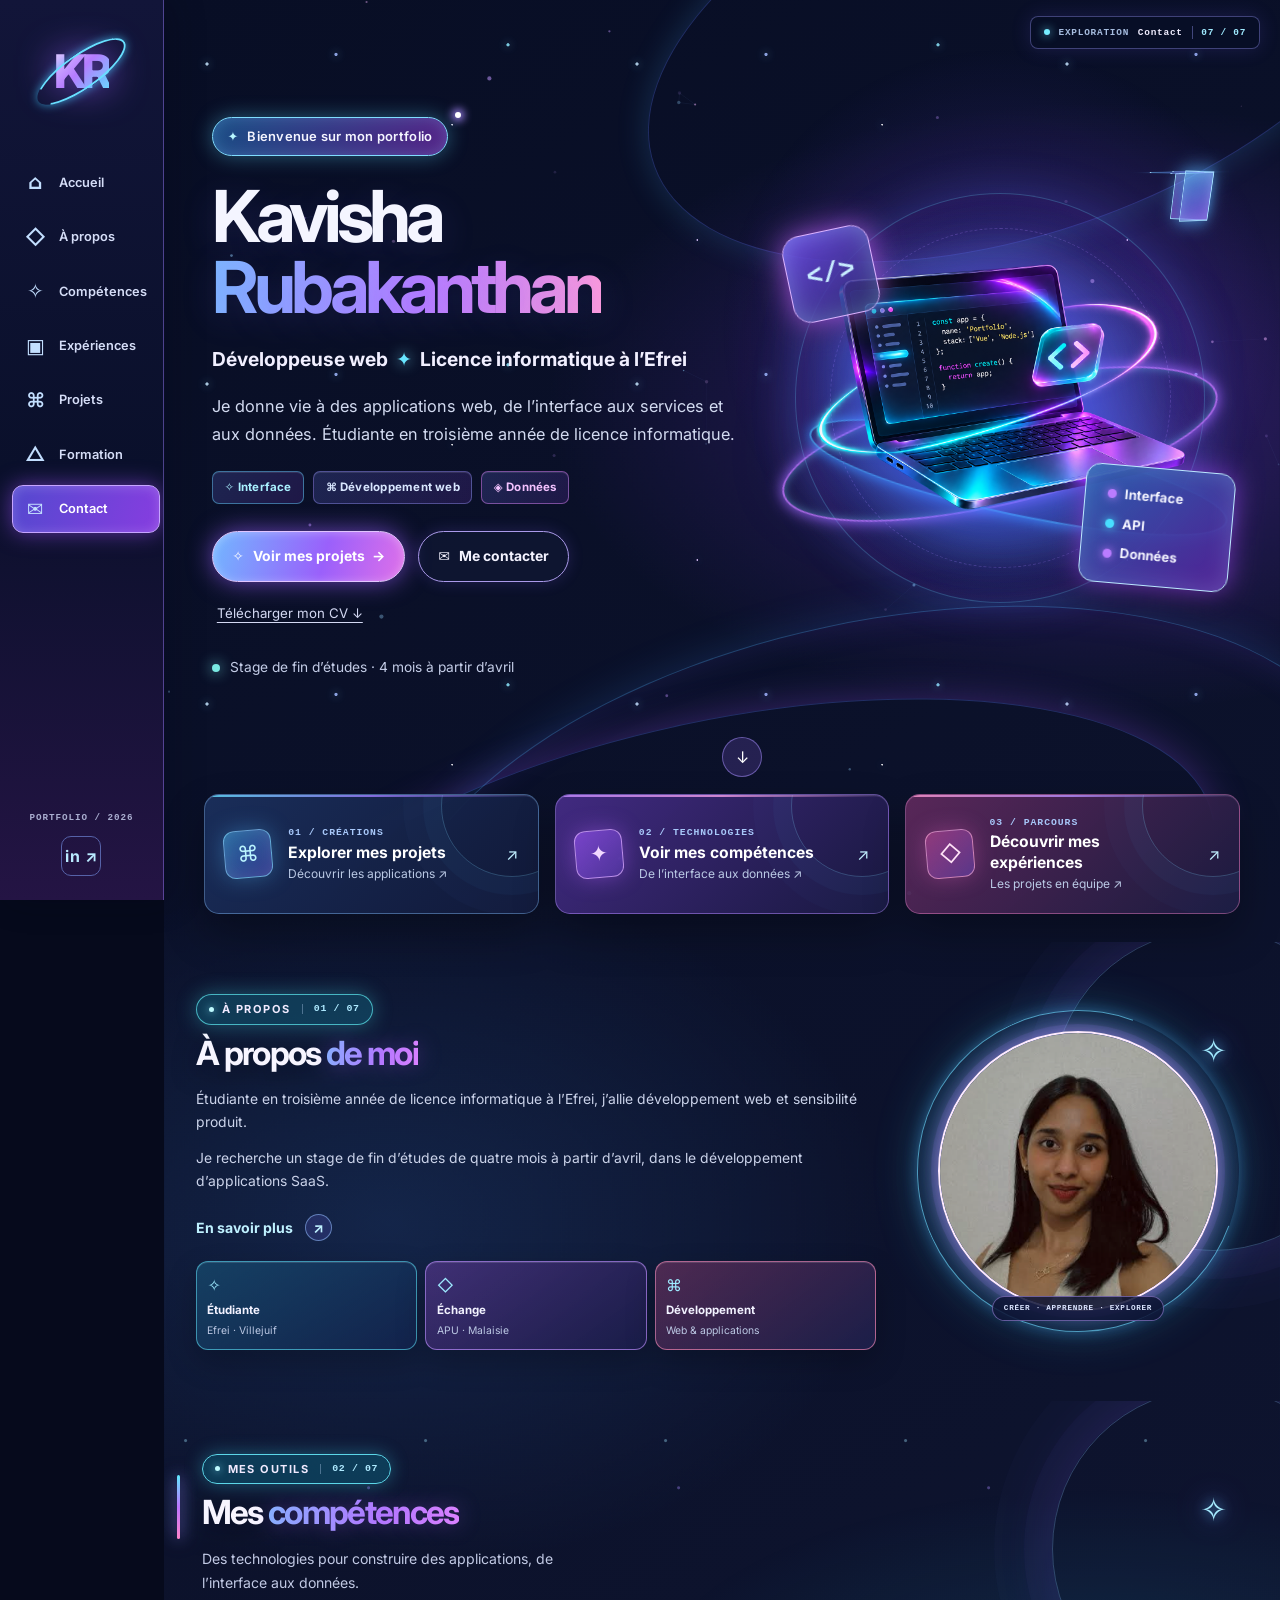
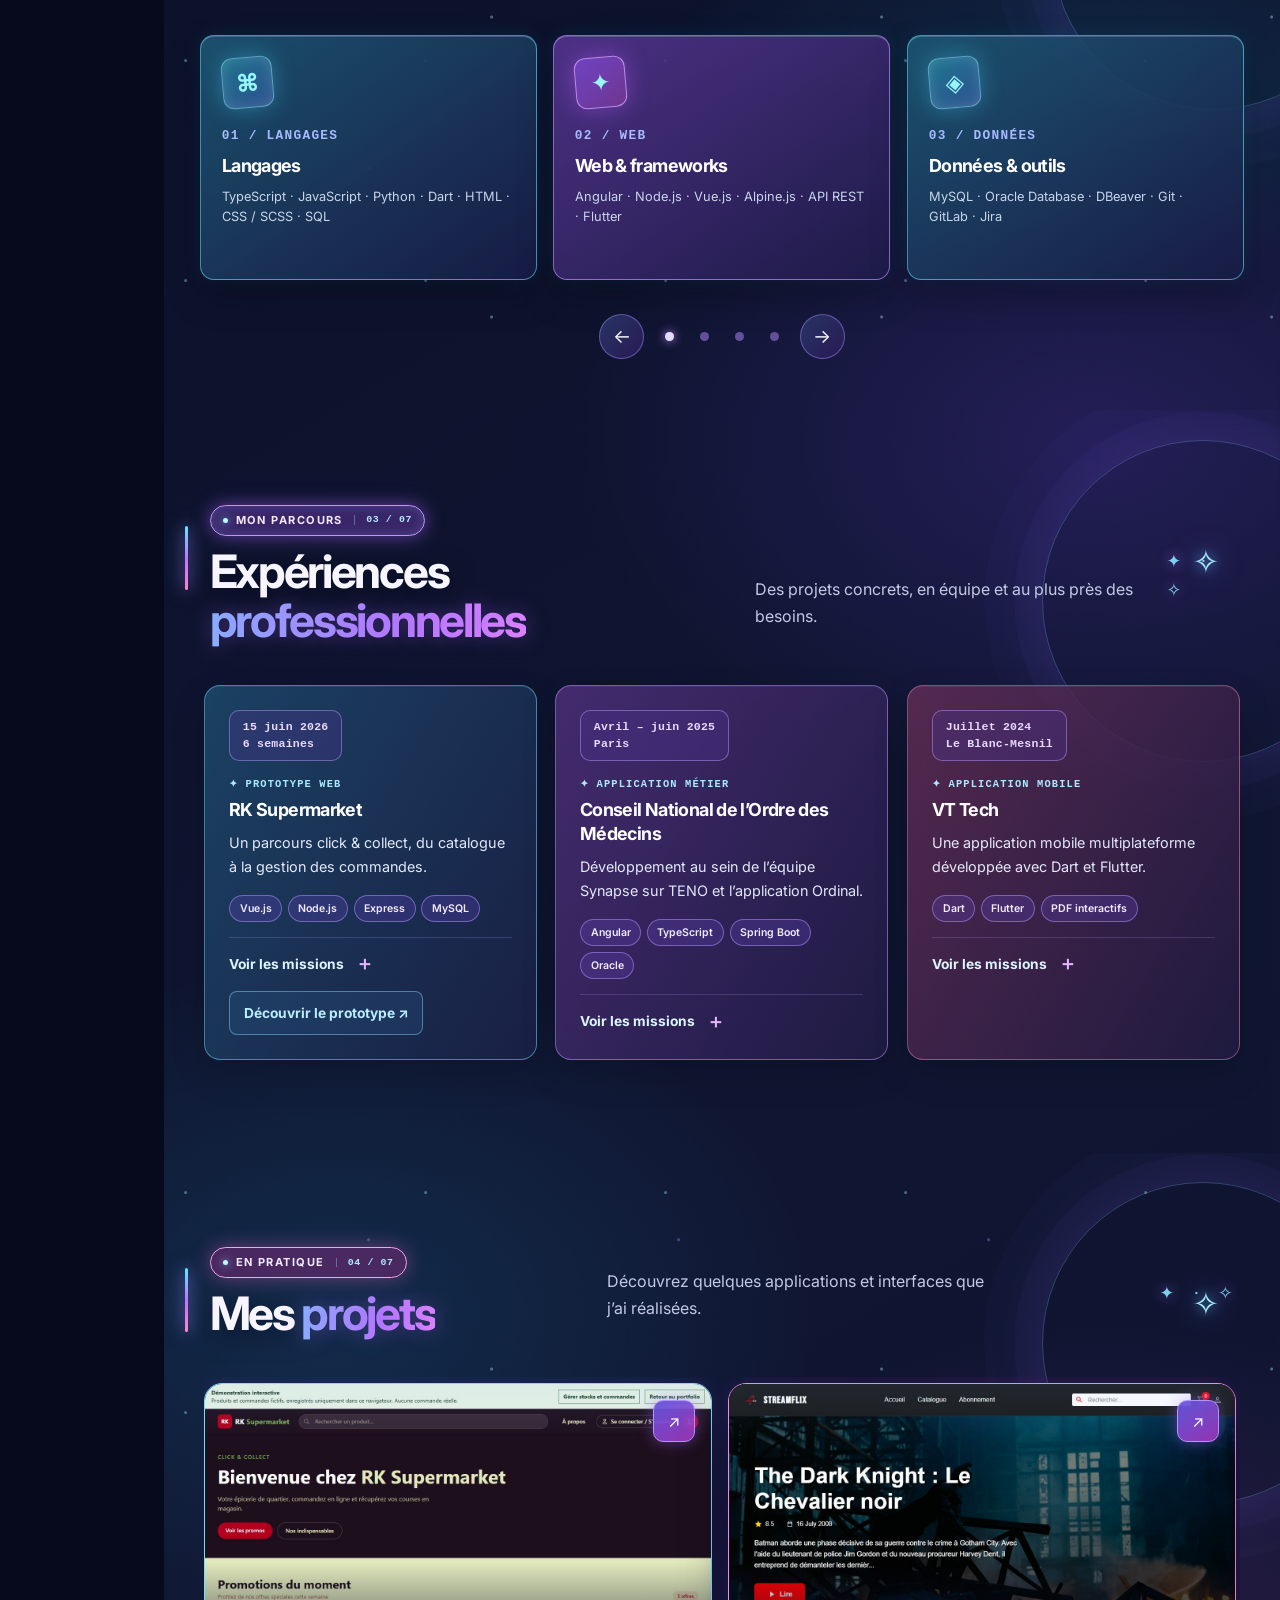
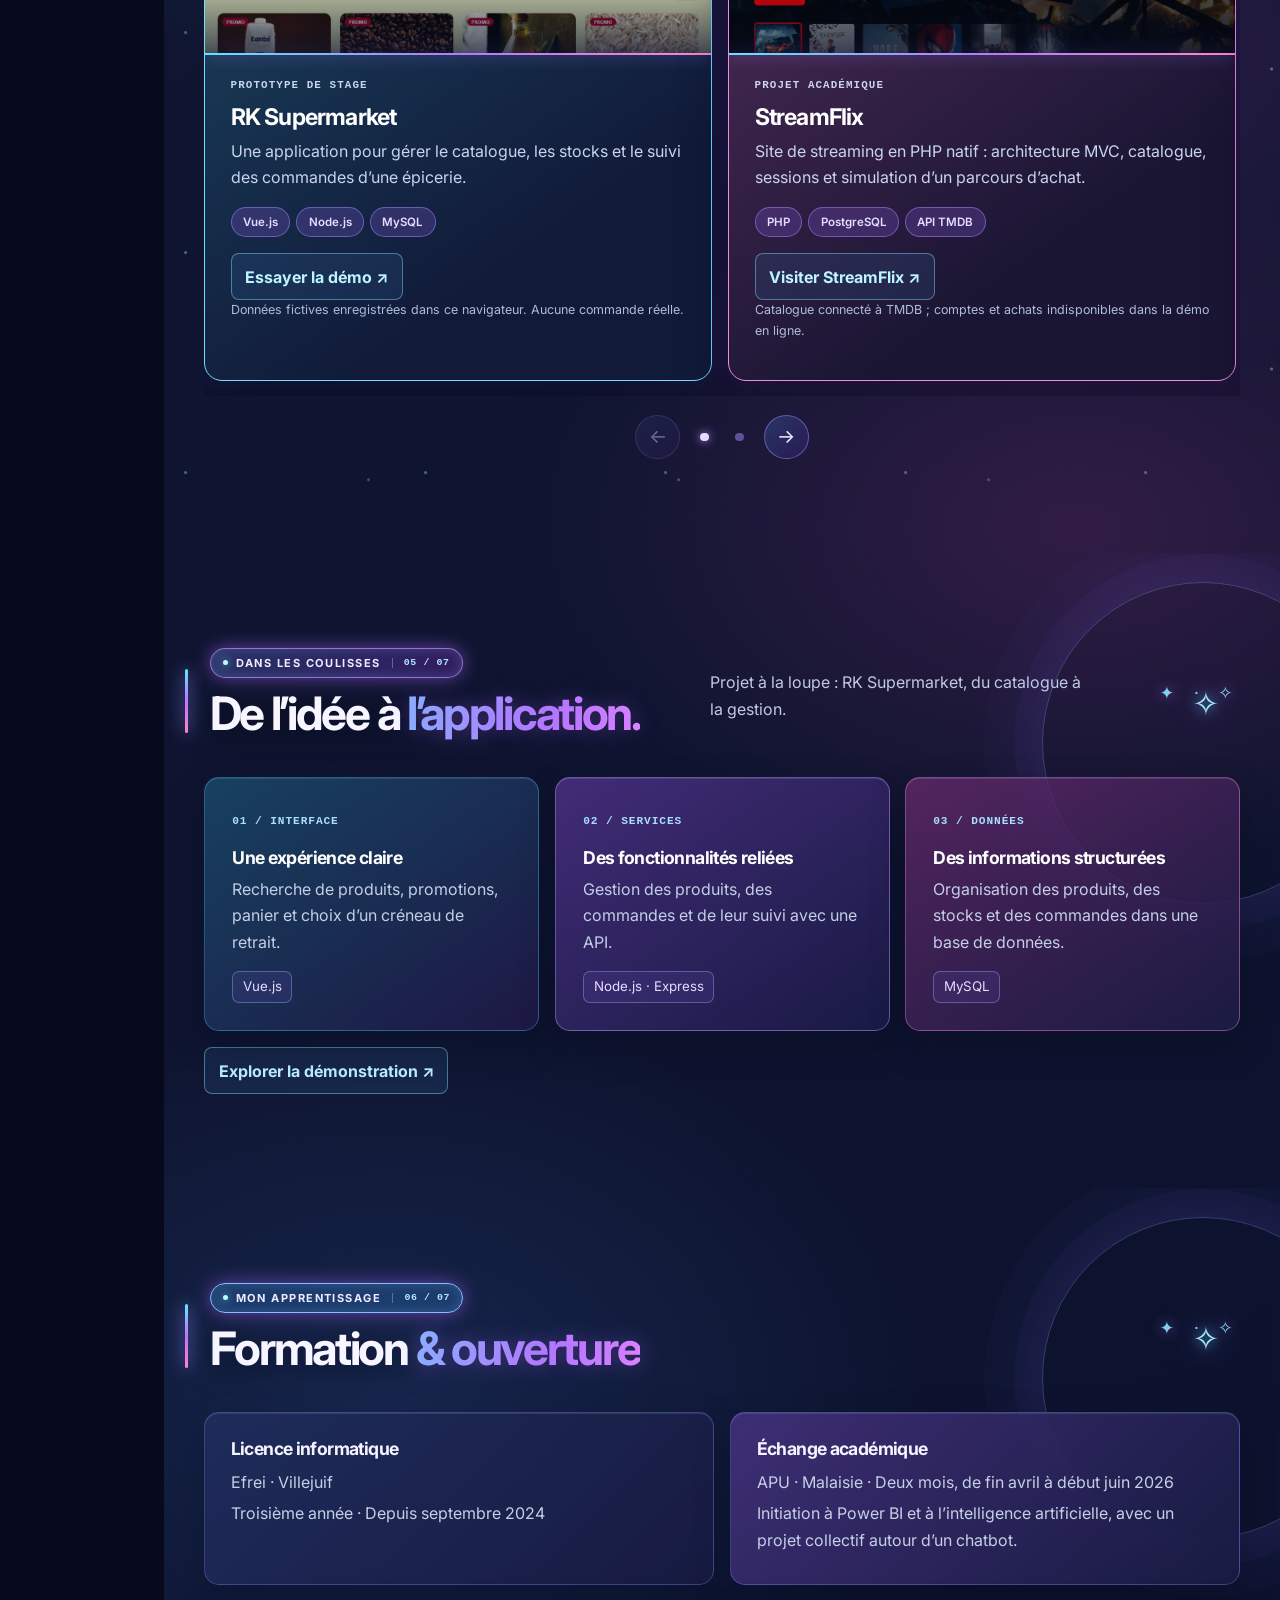
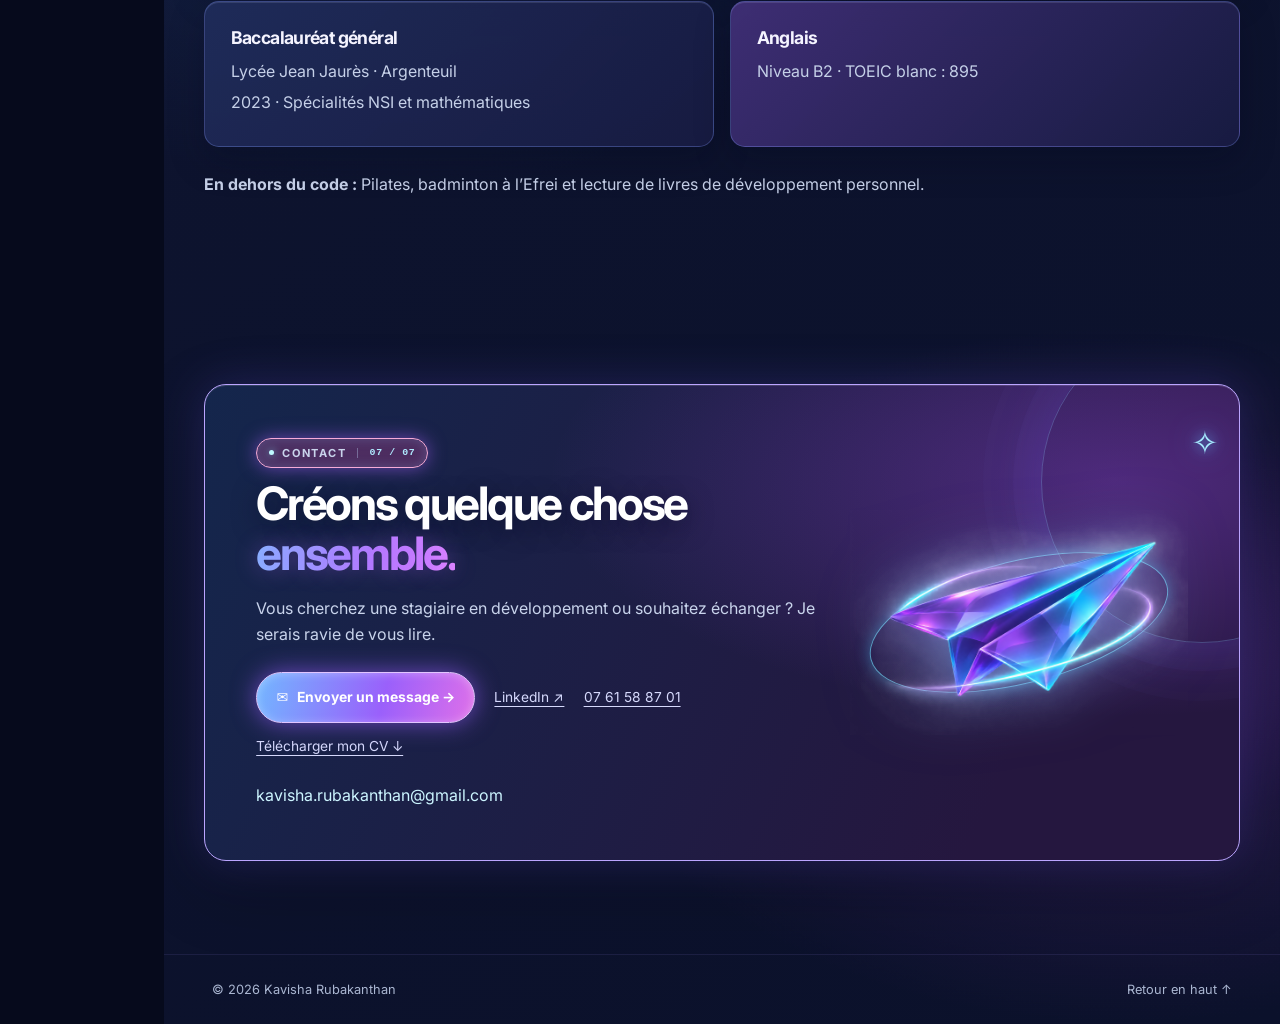
==== commit 518091c8: "Créer une exploration immersive du portfolio" ====
--- a/index.html
+++ b/index.html
@@ -14,9 +14,11 @@
   <link rel="stylesheet" href="cosmic-fx.css?v=20261104a">
   <link rel="stylesheet" href="cosmic-orbit.css?v=20261104c">
   <link rel="stylesheet" href="cosmic-refresh.css?v=20261104c">
+  <link rel="stylesheet" href="cosmic-immersive.css?v=20261104b">
   <script src="cosmic-interactions.js?v=20261104f" defer></script>
   <script src="cosmic-motion.js?v=20261104a" defer></script>
   <script src="cosmic-fx.js?v=20261104a" defer></script>
+  <script src="cosmic-immersive.js?v=20261104b" defer></script>
 </head>
 <body>
   <div class="reading-progress" aria-hidden="true"><span></span></div>
@@ -36,6 +38,9 @@
     <div class="side-bottom"><span>PORTFOLIO / 2026</span><a href="https://www.linkedin.com/in/kavisha-r-2991b427a/" target="_blank" rel="noopener noreferrer" aria-label="LinkedIn de Kavisha">in ↗</a></div>
   </aside>
   <main id="contenu" class="site-main">
+    <canvas class="space-canvas" aria-hidden="true"></canvas>
+    <div class="space-stream" aria-hidden="true"><i></i><i></i><i></i></div>
+    <div class="cursor-aura" aria-hidden="true"></div>
     <section class="hero" id="accueil" aria-labelledby="hero-title">
       <div class="star-field" aria-hidden="true"></div><div class="hero-ring hero-ring-one" aria-hidden="true"></div><div class="hero-ring hero-ring-two" aria-hidden="true"></div>
       <div class="hero-inner">
@@ -52,14 +57,22 @@
           <div class="art-glow"></div><img src="images/ordinateur-code-neon.png" alt="" class="hero-laptop">
           <div class="orbit-line orbit-a"></div><div class="orbit-line orbit-b"></div>
           <div class="floating-code">&lt;/&gt;</div><div class="floating-stack"><span><i></i> Interface</span><span><i></i> API</span><span><i></i> Données</span></div>
+          <div class="holo-cube"><i></i><i></i><i></i></div>
         </div>
       </div>
       <a href="#apropos" class="scroll-cue" aria-label="Découvrir la suite">↓</a>
     </section>
+    <section class="portal-deck" aria-label="Explorer le portfolio">
+      <div class="portal-grid">
+        <a class="portal-card portal-projects" href="#projets"><span class="portal-icon" aria-hidden="true">⌘</span><span><small>01 / CRÉATIONS</small><strong>Explorer mes projets</strong><span>Découvrir les applications ↗</span></span><i aria-hidden="true">↗</i></a>
+        <a class="portal-card portal-skills" href="#competences"><span class="portal-icon" aria-hidden="true">✦</span><span><small>02 / TECHNOLOGIES</small><strong>Voir mes compétences</strong><span>De l’interface aux données ↗</span></span><i aria-hidden="true">↗</i></a>
+        <a class="portal-card portal-experience" href="#experiences"><span class="portal-icon" aria-hidden="true">◇</span><span><small>03 / PARCOURS</small><strong>Découvrir mes expériences</strong><span>Les projets en équipe ↗</span></span><i aria-hidden="true">↗</i></a>
+      </div>
+    </section>
     <div class="overview-grid">
     <section class="about-section section" id="apropos" aria-labelledby="about-title">
       <div class="section-shell about-layout">
-        <div class="about-copy reveal"><p class="section-kicker">À propos</p><h2 class="section-title" id="about-title">À propos <em>de moi</em></h2><p>En troisième année de licence informatique à l’Efrei, j’allie développement web et sensibilité produit.</p><p>Rigoureuse et curieuse, j’aime comprendre un besoin, travailler en équipe et contribuer à la création d’applications utiles. Mon échange académique à APU, en Malaisie, m’a permis de découvrir un autre environnement d’études.</p><p>Je recherche un stage de fin d’études de quatre mois à partir d’avril, dans le développement d’applications SaaS.</p><p><strong>Atouts :</strong> empathie, gestion du stress, curiosité, audace et motivation.</p><div class="about-facts"><span>✧ <b>Étudiante</b><small>Efrei · Villejuif</small></span><span>◇ <b>Échange</b><small>APU · Malaisie</small></span><span>⌘ <b>Développement</b><small>Web & applications</small></span></div></div>
+        <div class="about-copy reveal"><p class="section-kicker">À propos</p><h2 class="section-title" id="about-title">À propos <em>de moi</em></h2><p>Étudiante en troisième année de licence informatique à l’Efrei, j’allie développement web et sensibilité produit.</p><p>Je recherche un stage de fin d’études de quatre mois à partir d’avril, dans le développement d’applications SaaS.</p><details class="about-more"><summary>En savoir plus <span aria-hidden="true">↗</span></summary><p>Rigoureuse et curieuse, j’aime comprendre un besoin, travailler en équipe et contribuer à la création d’applications utiles. Mon échange académique à APU, en Malaisie, m’a permis de découvrir un autre environnement d’études.</p><p><strong>Atouts :</strong> empathie, gestion du stress, curiosité, audace et motivation.</p></details><div class="about-facts"><span>✧ <b>Étudiante</b><small>Efrei · Villejuif</small></span><span>◇ <b>Échange</b><small>APU · Malaisie</small></span><span>⌘ <b>Développement</b><small>Web & applications</small></span></div></div>
         <div class="about-portrait reveal"><div class="portrait-halo"></div><img src="images/photo.png" alt="Portrait de Kavisha Rubakanthan" width="343" height="459"><span class="portrait-caption">CRÉER · APPRENDRE · EXPLORER</span></div>
       </div>
     </section>
@@ -97,5 +110,6 @@
     <section class="contact-section section" id="contact" aria-labelledby="contact-title"><div class="section-shell contact-layout"><div class="contact-copy reveal"><p class="section-kicker">Contact</p><h2 class="section-title" id="contact-title">Créons quelque chose <em>ensemble.</em></h2><p>Vous cherchez une stagiaire en développement ou souhaitez échanger ? Je serais ravie de vous lire.</p><div class="contact-actions"><a class="cosmic-button primary" href="mailto:kavisha.rubakanthan@gmail.com">✉ &nbsp; Envoyer un message →</a><a href="https://www.linkedin.com/in/kavisha-r-2991b427a/" target="_blank" rel="noopener noreferrer">LinkedIn ↗</a><a href="tel:+33761588701">07 61 58 87 01</a><a href="CV-Kavisha-Rubakanthan.pdf" download>Télécharger mon CV ↓</a></div><a class="contact-email" href="mailto:kavisha.rubakanthan@gmail.com">kavisha.rubakanthan@gmail.com</a></div><div class="contact-visual" aria-hidden="true"><div class="contact-orbit"></div><img src="images/contact-neon-3d.png" alt=""></div></div></section>
     <footer class="footer"><p>© 2026 Kavisha Rubakanthan</p><a href="#accueil">Retour en haut ↑</a></footer>
   </main>
+  <div class="exploration-hud" aria-hidden="true"><span class="hud-dot"></span><span>EXPLORATION</span><b data-hud-label>Accueil</b><span data-hud-number>00 / 07</span></div>
 </body>
 </html>
--- a/cosmic-immersive.css
+++ b/cosmic-immersive.css
@@ -0,0 +1,80 @@
+/* Un ciel vivant et des repères visuels, sans interrompre le fond continu. */
+.site-main { position:relative; isolation:isolate; }
+.space-canvas { position:fixed; z-index:0; inset:0 0 0 164px; width:calc(100% - 164px); height:100vh; pointer-events:none; opacity:.8; }
+.space-stream { position:fixed; z-index:0; inset:0 0 0 164px; overflow:hidden; pointer-events:none; }
+.space-stream i { position:absolute; width:170px; height:1px; opacity:0; background:linear-gradient(90deg,transparent,#82ddff,#d8b4ff); box-shadow:0 0 9px #80cfff; transform:rotate(-28deg); animation:star-flight 9s ease-in-out infinite; }
+.space-stream i:nth-child(1) { top:18%; right:8%; }.space-stream i:nth-child(2) { top:52%; right:43%; animation-delay:-4s; }.space-stream i:nth-child(3) { top:78%; right:14%; animation-delay:-7s; }
+.site-main > .hero,.site-main > .overview-grid,.site-main > .section,.site-main > .footer { position:relative; z-index:1; }
+.cursor-aura { position:fixed; z-index:0; top:0; left:0; width:520px; height:520px; margin:-260px 0 0 -260px; border-radius:50%; background:radial-gradient(circle,rgba(110,139,255,.12),rgba(171,77,228,.05) 36%,transparent 70%); opacity:0; pointer-events:none; transition:opacity .5s ease; will-change:transform; }
+.cursor-aura.is-active { opacity:1; }
+.site-main > .portal-deck { position:relative; z-index:3; width:min(1180px,calc(100% - 5rem)); margin:-1.6rem auto 1.7rem; }
+.portal-grid { display:grid; grid-template-columns:repeat(3,minmax(0,1fr)); gap:1rem; }
+.portal-card { position:relative; isolation:isolate; display:grid; grid-template-columns:auto minmax(0,1fr) auto; align-items:center; gap:1rem; min-height:120px; padding:1.2rem; overflow:hidden; border:1px solid rgba(136,196,255,.4); border-radius:15px; background:linear-gradient(135deg,rgba(27,48,92,.95),rgba(17,25,57,.96)); box-shadow:0 20px 42px rgba(0,0,0,.28),inset 0 1px 0 rgba(218,236,255,.12); transition:transform .35s cubic-bezier(.2,.7,.2,1),border-color .35s,box-shadow .35s; }
+.portal-card::before { content:''; position:absolute; z-index:-1; width:140px; aspect-ratio:1; right:-45px; top:-60px; border:1px solid rgba(125,216,255,.25); border-radius:50%; box-shadow:0 0 0 18px rgba(90,180,255,.04),0 0 0 38px rgba(90,180,255,.025); transition:transform .6s; }
+.portal-card::after { content:''; position:absolute; inset:0 0 auto; height:2px; background:linear-gradient(90deg,#61e2ff,#9b7bff,transparent); opacity:.8; }
+.portal-card:hover,.portal-card:focus-visible { transform:translateY(-8px); border-color:#a7edff; box-shadow:0 24px 50px rgba(0,0,0,.35),0 0 25px rgba(95,188,255,.28); }
+.portal-card:hover::before { transform:scale(1.3) rotate(25deg); }
+.portal-icon { width:3rem; height:3rem; display:grid; place-items:center; border:1px solid rgba(138,221,255,.6); border-radius:11px; color:#baf4ff; background:linear-gradient(140deg,rgba(52,157,220,.55),rgba(82,74,201,.5)); box-shadow:0 0 22px rgba(80,184,255,.35),inset 0 0 15px rgba(204,245,255,.13); font-size:1.35rem; transform:rotate(-5deg); }
+.portal-card>span:nth-child(2) { min-width:0; display:grid; gap:.2rem; }
+.portal-card small { color:#a8c8fa; font:700 .61rem/1.4 ui-monospace,Consolas,monospace; letter-spacing:.1em; }
+.portal-card strong { color:#fff; font-size:.98rem; line-height:1.3; }
+.portal-card>span:nth-child(2)>span { color:#bac9e5; font-size:.75rem; line-height:1.4; }
+.portal-card>i { font-style:normal; color:#c1efff; font-size:1rem; transition:transform .3s; }
+.portal-card:hover>i { transform:translate(4px,-4px); }
+.portal-skills { border-color:rgba(182,145,255,.45); background:linear-gradient(135deg,rgba(69,44,133,.95),rgba(25,25,65,.97)); }
+.portal-skills::after { background:linear-gradient(90deg,#c389ff,#f29be5,transparent); }
+.portal-skills .portal-icon { border-color:rgba(221,174,255,.7); background:linear-gradient(140deg,rgba(153,84,247,.65),rgba(102,67,197,.5)); color:#f2d9ff; box-shadow:0 0 22px rgba(177,96,255,.42); }
+.portal-experience { border-color:rgba(243,139,206,.4); background:linear-gradient(135deg,rgba(102,43,97,.86),rgba(27,27,63,.97)); }
+.portal-experience::after { background:linear-gradient(90deg,#ff98cc,#b68bff,transparent); }
+.portal-experience .portal-icon { border-color:rgba(255,177,219,.6); background:linear-gradient(140deg,rgba(198,75,157,.55),rgba(113,76,195,.5)); color:#ffe3f7; box-shadow:0 0 22px rgba(241,106,203,.3); }
+.exploration-hud { position:fixed; z-index:24; right:1.25rem; top:1rem; display:flex; align-items:center; gap:.55rem; padding:.55rem .8rem; border:1px solid rgba(153,154,255,.38); border-radius:8px; color:#a6bcdf; background:rgba(8,15,38,.82); box-shadow:0 0 20px rgba(117,96,255,.16); backdrop-filter:blur(14px); font:700 .59rem/1.4 ui-monospace,Consolas,monospace; letter-spacing:.08em; pointer-events:none; }
+.scroll-cue { bottom:2.7rem; }
+.exploration-hud b { max-width:10rem; overflow:hidden; text-overflow:ellipsis; white-space:nowrap; color:#f0edff; font:inherit; }
+.exploration-hud [data-hud-number] { color:#9feaff; border-left:1px solid rgba(153,154,255,.4); padding-left:.55rem; }
+.hud-dot { width:6px; height:6px; border-radius:50%; background:#77edff; box-shadow:0 0 10px #69dbff; animation:hud-pulse 2.6s ease-in-out infinite; }
+.hero-art { perspective:1000px; }
+.hero-art::before,.hero-art::after { content:''; position:absolute; z-index:0; width:min(88%,480px); aspect-ratio:1; border:1px solid rgba(103,197,255,.3); border-radius:50%; pointer-events:none; }
+.hero-art::before { background:radial-gradient(circle,rgba(119,57,227,.15),rgba(44,146,221,.08) 50%,transparent 71%); box-shadow:0 0 45px rgba(87,132,255,.22),inset 0 0 40px rgba(127,69,242,.16); animation:portal-breathe 7s ease-in-out infinite alternate; }
+.hero-art::after { width:min(73%,405px); border-style:dashed; border-color:rgba(178,130,255,.27); animation:orbital-drift 32s linear infinite; }
+.holo-cube { position:absolute; z-index:3; right:7%; top:6%; width:45px; height:45px; transform-style:preserve-3d; transform:rotateX(-22deg) rotateY(35deg); animation:cube-orbit 8s ease-in-out infinite; pointer-events:none; }
+.holo-cube i { position:absolute; inset:0; display:block; border:1px solid rgba(169,230,255,.85); background:linear-gradient(140deg,rgba(76,191,255,.45),rgba(143,71,246,.5)); box-shadow:inset 0 0 15px rgba(187,220,255,.25),0 0 18px rgba(87,177,255,.5); }
+.holo-cube i:nth-child(1) { transform:translateZ(22px); }.holo-cube i:nth-child(2) { transform:rotateY(90deg) translateZ(22px); }.holo-cube i:nth-child(3) { transform:rotateX(90deg) translateZ(22px); }
+.hero-welcome { position:relative; }
+.hero-welcome::after { content:''; position:absolute; width:6px; height:6px; right:-14px; top:-6px; border-radius:50%; background:#fff; box-shadow:0 0 9px 3px #a98cff; animation:sparkle 2.8s ease-in-out infinite; }
+.hero-expertise span { transition:transform .25s,border-color .25s,box-shadow .25s; }.hero-expertise span:hover { transform:translateY(-4px); border-color:#a9ebff; box-shadow:0 0 18px rgba(103,205,255,.28); }
+.hero-availability span { animation:beacon-live 2.8s ease-out infinite; }
+.section-shell::before { animation:orbital-drift 18s linear infinite; }
+.section-head::before { height:4rem; box-shadow:0 0 15px #9d7dff,0 0 28px rgba(100,211,255,.4); }
+.section-kicker::after { padding-left:.7rem; margin-left:.7rem; border-left:1px solid rgba(194,222,255,.35); color:#afeaff; font:700 .62rem/1 ui-monospace,Consolas,monospace; letter-spacing:.06em; }
+#apropos .section-kicker::after { content:'01 / 07'; } #competences .section-kicker::after { content:'02 / 07'; } #experiences .section-kicker::after { content:'03 / 07'; } #projets .section-kicker::after { content:'04 / 07'; } #methode .section-kicker::after { content:'05 / 07'; } #formation .section-kicker::after { content:'06 / 07'; } #contact .section-kicker::after { content:'07 / 07'; }
+.about-more { max-width:680px; margin:1.3rem 0 0; }
+.about-more summary { display:inline-flex; align-items:center; gap:.75rem; cursor:pointer; list-style:none; color:#bff1ff; font-weight:700; font-size:.88rem; }
+.about-more summary::-webkit-details-marker { display:none; }
+.about-more summary:focus-visible,.experience-details summary:focus-visible { outline:3px solid #82ebff; outline-offset:4px; border-radius:4px; }
+.about-more summary span { display:grid; place-items:center; width:1.7rem; height:1.7rem; border:1px solid rgba(150,194,255,.55); border-radius:50%; background:rgba(64,68,151,.4); transition:transform .25s,box-shadow .25s; }
+.about-more[open] summary span { transform:rotate(90deg); box-shadow:0 0 14px rgba(141,150,255,.55); }
+.about-more p { color:#ccd6ec; margin:.8rem 0; font-size:.9rem; line-height:1.7; }
+.about-facts>span { border-color:rgba(125,213,255,.5); box-shadow:0 12px 30px rgba(0,0,0,.22),inset 0 1px 0 rgba(255,255,255,.13); }
+.project-card .project-image::after { background:linear-gradient(145deg,rgba(97,79,220,.95),rgba(167,56,193,.9)); }
+.project-card .project-image::before { background:linear-gradient(180deg,rgba(112,175,255,.09),transparent 22%,transparent 66%,rgba(9,15,37,.7)); }
+.project-card:hover .project-image img { transform:scale(1.045); filter:saturate(1.16) brightness(1.08); }
+.project-body h3 { font-size:clamp(1.3rem,1.8vw,1.7rem); }
+.project-body>a,.timeline-card a,.section-link { display:inline-flex; align-items:center; padding:.58rem .85rem; border:1px solid rgba(138,218,255,.45); border-radius:8px; background:rgba(50,103,157,.2); transition:transform .25s,background .25s,box-shadow .25s; }
+.project-body>a:hover,.timeline-card a:hover,.section-link:hover { text-decoration:none; transform:translateY(-3px); background:rgba(88,95,195,.45); box-shadow:0 0 18px rgba(112,180,255,.3); }
+.experience-details[open] { padding:.9rem; border:1px solid rgba(158,157,255,.3); border-radius:10px; background:rgba(12,21,54,.35); }
+.experience-details[open] summary span { color:#a2f4ff; }
+.timeline-card:hover .timeline-date { border-color:#9de7ff; box-shadow:0 0 20px rgba(100,192,255,.28); }
+.story-card small { display:inline-block; padding:.25rem .6rem; border:1px solid rgba(154,182,255,.38); border-radius:7px; background:rgba(89,75,165,.22); }
+.education-card:hover { box-shadow:0 18px 40px rgba(2,7,24,.35),0 0 24px rgba(116,125,255,.23); }
+.contact-layout { box-shadow:0 0 45px rgba(113,95,255,.22),0 24px 70px rgba(0,0,0,.25),inset 0 1px 0 rgba(255,255,255,.14); }
+@keyframes cube-orbit { 50% { transform:translateY(-15px) rotateX(-32deg) rotateY(90deg) rotateZ(12deg); } }
+@keyframes hud-pulse { 50% { opacity:.55; box-shadow:0 0 18px #8defff; } }
+@keyframes sparkle { 50% { transform:scale(.55); opacity:.4; } }
+@keyframes orbital-drift { to { transform:rotate(360deg); } }
+@keyframes portal-breathe { to { transform:scale(1.08); opacity:.65; box-shadow:0 0 70px rgba(141,87,255,.3),inset 0 0 55px rgba(86,169,255,.18); } }
+@keyframes beacon-live { 70%,100% { box-shadow:0 0 0 9px rgba(121,233,226,0),0 0 14px #72e5eb; } }
+@keyframes star-flight { 0%,68%,100% { opacity:0; transform:translate(0,0) rotate(-28deg); } 73% { opacity:.65; } 85% { opacity:0; transform:translate(-180px,96px) rotate(-28deg); } }
+@media(max-width:1100px) { .space-canvas { left:140px; width:calc(100% - 140px); }.space-stream { left:140px; } }
+@media(max-width:900px) { .space-canvas { left:0; width:100%; }.space-stream { left:0; }.exploration-hud { display:none; }.holo-cube { right:8%; top:5%; }.site-main>.portal-deck { width:calc(100% - 3rem); margin:-1rem auto 1.5rem; }.portal-grid { grid-template-columns:1fr; gap:.7rem; }.portal-card { min-height:96px; } }
+@media(max-width:600px) { .holo-cube { width:34px; height:34px; }.holo-cube i:nth-child(1) { transform:translateZ(17px); }.holo-cube i:nth-child(2) { transform:rotateY(90deg) translateZ(17px); }.holo-cube i:nth-child(3) { transform:rotateX(90deg) translateZ(17px); }.about-more { margin-top:1rem; } }
+@media(prefers-reduced-motion:reduce) { .holo-cube,.section-shell::before,.hud-dot,.hero-welcome::after,.space-stream i,.hero-art::before,.hero-art::after,.hero-availability span { animation:none!important; }.cursor-aura { display:none; }.portal-card,.portal-card::before,.portal-card>i,.about-more summary span,.project-body>a,.timeline-card a,.section-link { transition:none; }.portal-card:hover { transform:none; } }
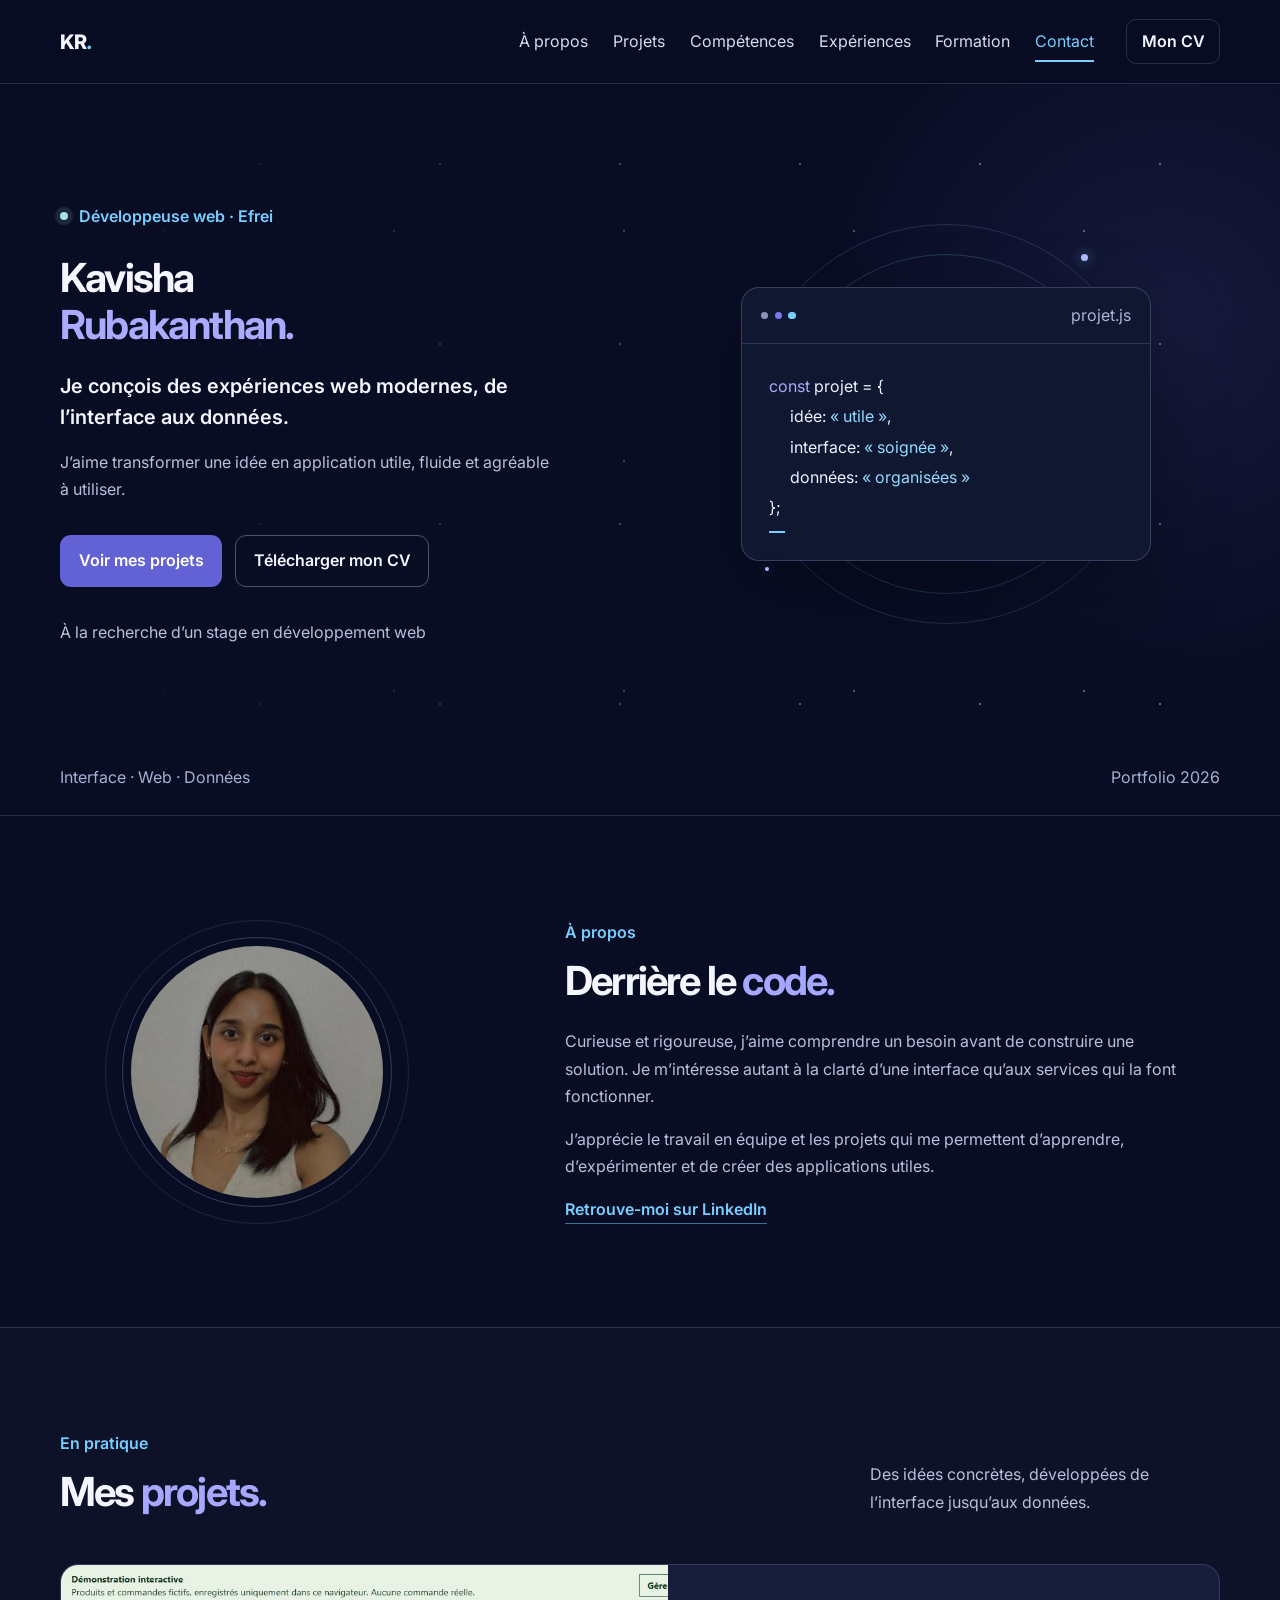
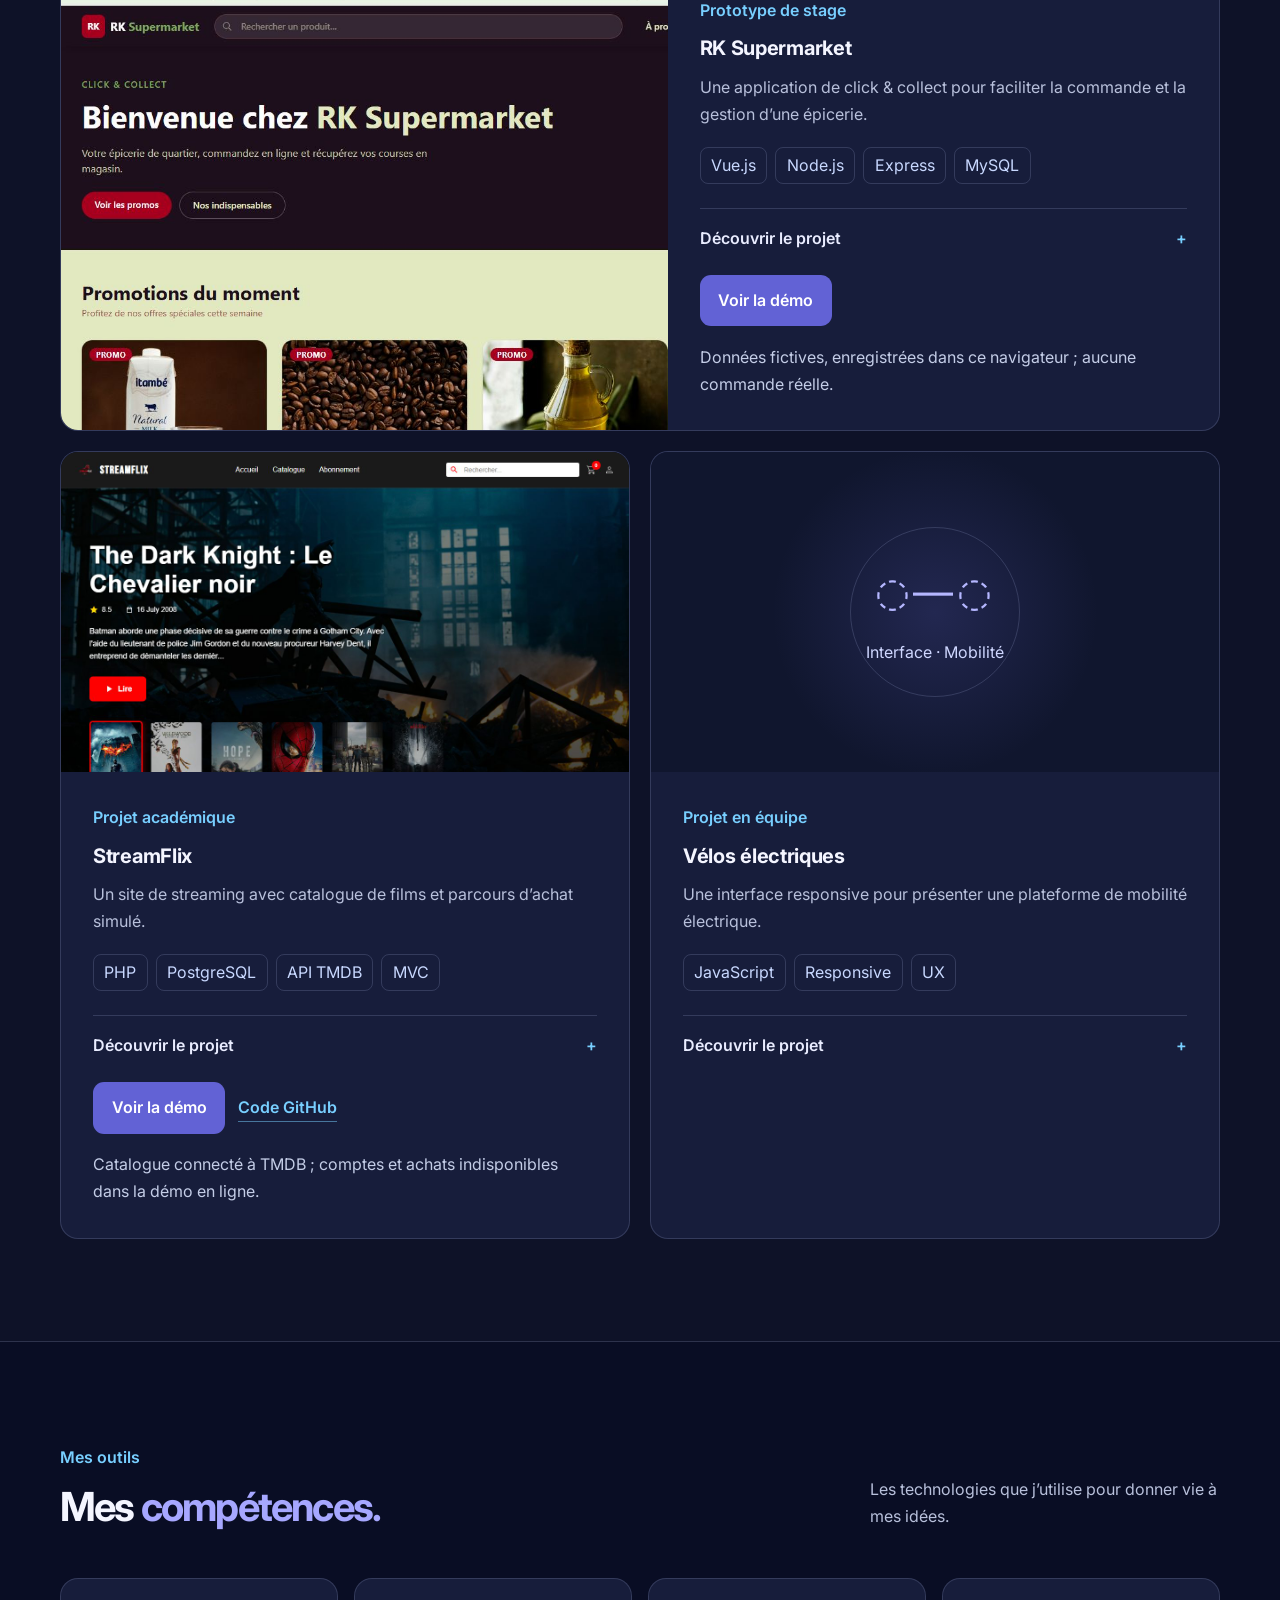
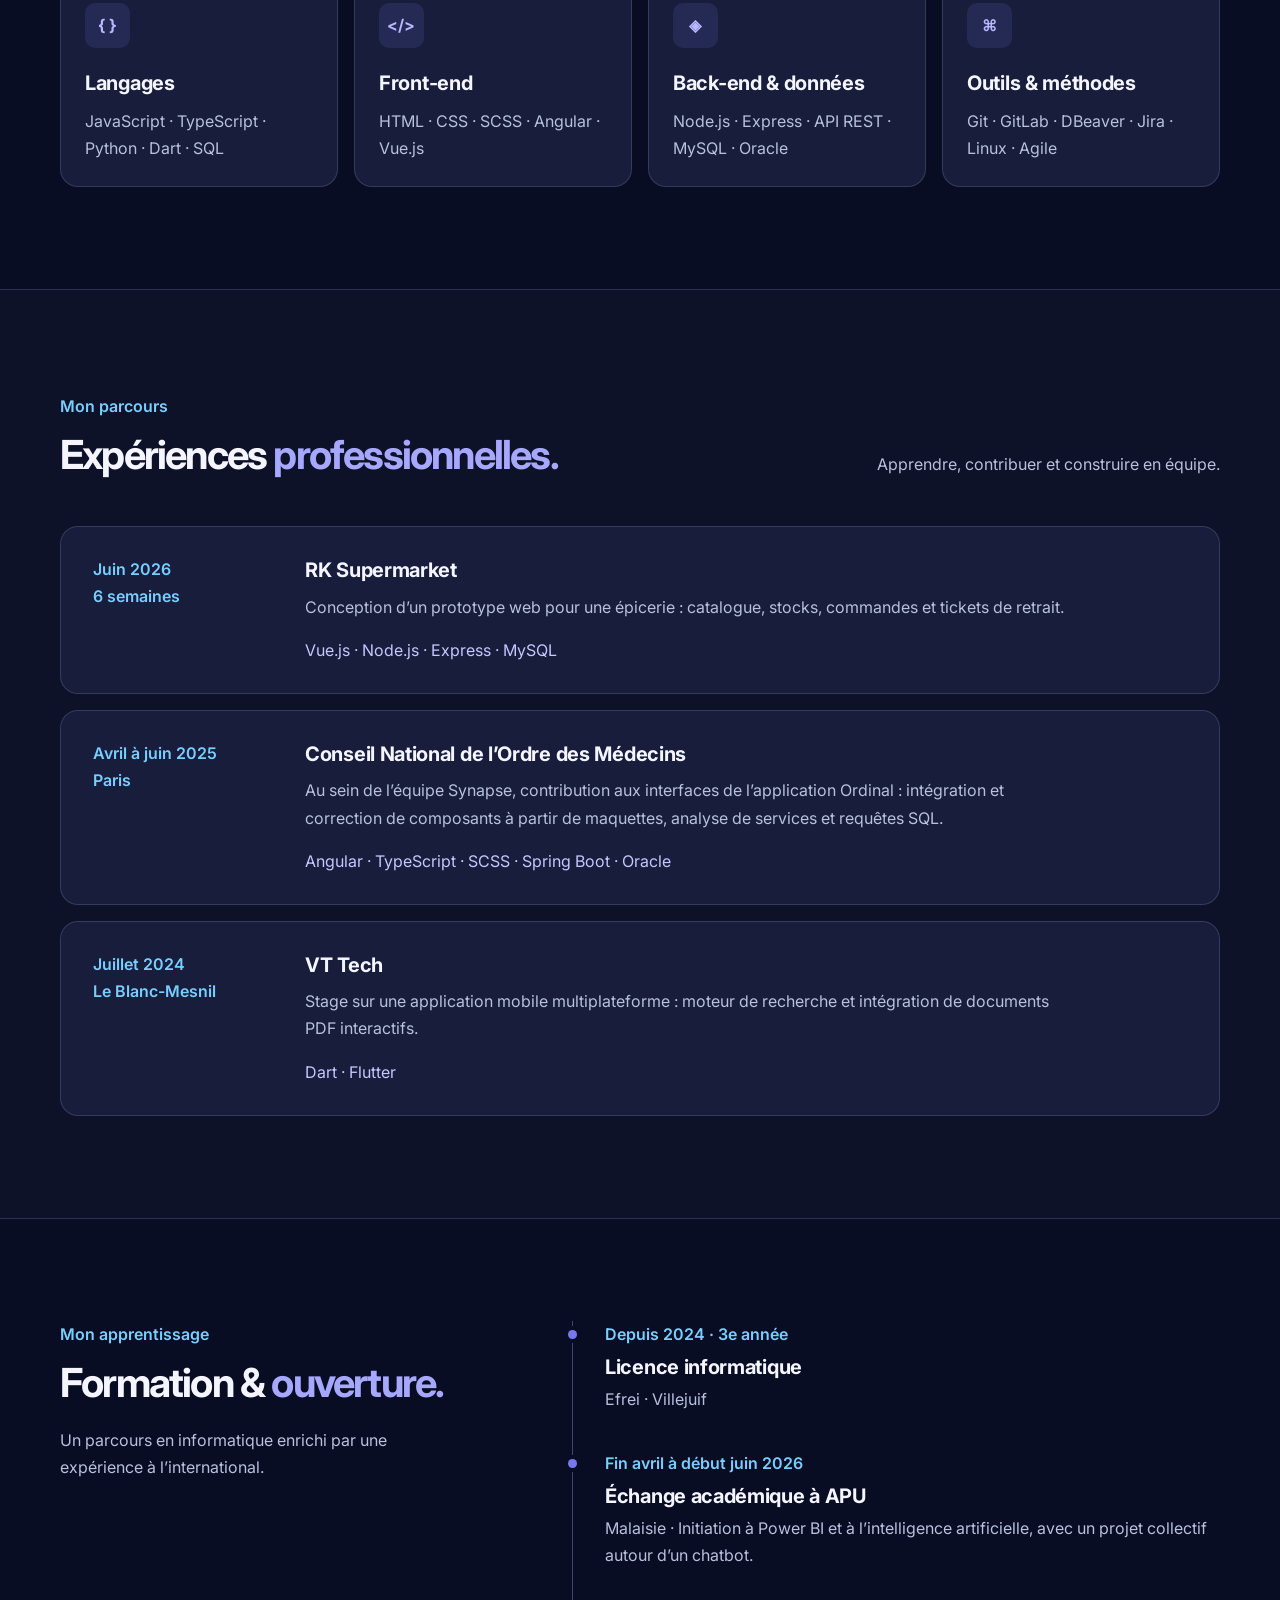
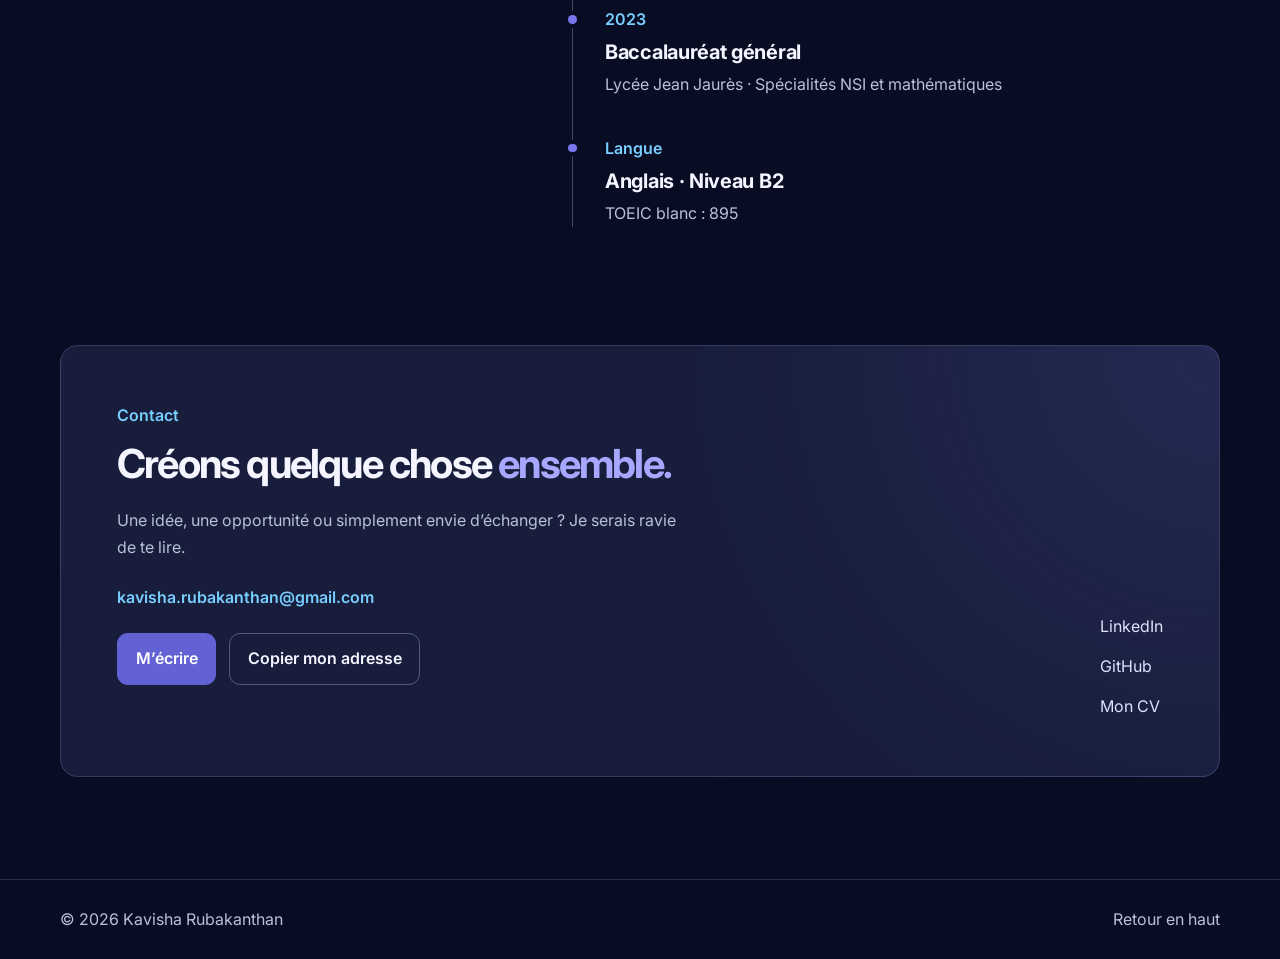
==== commit 8bfd1721: "Préparer une proposition de portfolio minimaliste" ====
--- a/index.html
+++ b/index.html
@@ -3,113 +3,85 @@
 <head>
   <meta charset="utf-8">
   <meta name="viewport" content="width=device-width, initial-scale=1">
-  <meta name="description" content="Portfolio de Kavisha Rubakanthan, développeuse web et étudiante à l’Efrei : expériences, projets et compétences.">
+  <meta name="description" content="Portfolio de Kavisha Rubakanthan, développeuse web : projets, expériences et compétences.">
   <meta name="theme-color" content="#090d24">
   <title>Kavisha Rubakanthan — Développeuse web</title>
   <link rel="preconnect" href="https://fonts.googleapis.com">
   <link rel="preconnect" href="https://fonts.gstatic.com" crossorigin>
   <link href="https://fonts.googleapis.com/css2?family=Inter:wght@400;500;600;700;800&display=swap" rel="stylesheet">
-  <link rel="stylesheet" href="cosmic.css?v=20261104b">
-  <link rel="stylesheet" href="cosmic-sections.css?v=20261104b">
-  <link rel="stylesheet" href="cosmic-fx.css?v=20261104a">
-  <link rel="stylesheet" href="cosmic-orbit.css?v=20261104c">
-  <link rel="stylesheet" href="cosmic-refresh.css?v=20261104c">
-  <link rel="stylesheet" href="cosmic-immersive.css?v=20261104b">
-  <script src="cosmic-interactions.js?v=20261104f" defer></script>
-  <script src="cosmic-motion.js?v=20261104a" defer></script>
-  <script src="cosmic-fx.js?v=20261104a" defer></script>
-  <script src="cosmic-immersive.js?v=20261104b" defer></script>
+  <link rel="stylesheet" href="minimal.css">
+  <script src="minimal.js" defer></script>
 </head>
 <body>
+  <a class="skip-link" href="#contenu">Aller au contenu</a>
   <div class="reading-progress" aria-hidden="true"><span></span></div>
-  <a class="skip-link" href="#contenu">Aller au contenu</a>
-  <header class="mobile-header"><a class="mobile-brand" href="#accueil">KR<span>.</span></a><button class="mobile-toggle" type="button" aria-expanded="false" aria-controls="side-nav" aria-label="Ouvrir le menu"><span></span><span></span><span></span></button></header>
-  <aside class="sidebar" aria-label="Menu du portfolio">
-    <a class="cosmic-logo" href="#accueil" aria-label="Kavisha Rubakanthan, accueil"><span>KR</span><i aria-hidden="true"></i></a>
-    <nav class="side-nav" id="side-nav" aria-label="Navigation principale">
-      <a href="#accueil"><span aria-hidden="true">⌂</span>Accueil</a>
-      <a href="#apropos"><span aria-hidden="true">◇</span>À propos</a>
-      <a href="#competences"><span aria-hidden="true">✧</span>Compétences</a>
-      <a href="#experiences"><span aria-hidden="true">▣</span>Expériences</a>
-      <a href="#projets"><span aria-hidden="true">⌘</span>Projets</a>
-      <a href="#formation"><span aria-hidden="true">△</span>Formation</a>
-      <a href="#contact"><span aria-hidden="true">✉</span>Contact</a>
-    </nav>
-    <div class="side-bottom"><span>PORTFOLIO / 2026</span><a href="https://www.linkedin.com/in/kavisha-r-2991b427a/" target="_blank" rel="noopener noreferrer" aria-label="LinkedIn de Kavisha">in ↗</a></div>
-  </aside>
-  <main id="contenu" class="site-main">
-    <canvas class="space-canvas" aria-hidden="true"></canvas>
-    <div class="space-stream" aria-hidden="true"><i></i><i></i><i></i></div>
-    <div class="cursor-aura" aria-hidden="true"></div>
+  <header class="site-header">
+    <div class="shell header-inner">
+      <a class="brand" href="#accueil" aria-label="Kavisha Rubakanthan, accueil">KR<span>.</span></a>
+      <button class="menu-toggle" type="button" aria-expanded="false" aria-controls="navigation" aria-label="Ouvrir le menu"><span></span><span></span></button>
+      <nav id="navigation" class="navigation" aria-label="Navigation principale">
+        <a href="#apropos">À propos</a><a href="#projets">Projets</a><a href="#competences">Compétences</a><a href="#experiences">Expériences</a><a href="#formation">Formation</a><a href="#contact">Contact</a>
+      </nav>
+      <a class="header-cv" href="CV-Kavisha-Rubakanthan.pdf" download>Mon CV</a>
+    </div>
+  </header>
+  <main id="contenu">
     <section class="hero" id="accueil" aria-labelledby="hero-title">
-      <div class="star-field" aria-hidden="true"></div><div class="hero-ring hero-ring-one" aria-hidden="true"></div><div class="hero-ring hero-ring-two" aria-hidden="true"></div>
-      <div class="hero-inner">
+      <div class="hero-stars" aria-hidden="true"></div>
+      <div class="shell hero-layout">
         <div class="hero-copy">
-          <p class="hero-welcome"><span aria-hidden="true">✦</span> Bienvenue sur mon portfolio</p>
-          <h1 id="hero-title">Kavisha<br><span>Rubakanthan</span></h1>
-          <p class="hero-role">Développeuse web <span>✦</span> Licence informatique à l’Efrei</p>
-          <p class="hero-description">Je donne vie à des applications web, de l’interface aux services et aux données. Étudiante en troisième année de licence informatique.</p>
-          <div class="hero-expertise" aria-label="Domaines de développement"><span>✧ Interface</span><span>⌘ Développement web</span><span>◈ Données</span></div>
-          <div class="hero-actions"><a class="cosmic-button primary" href="#projets">✧ &nbsp; Voir mes projets <span>→</span></a><a class="cosmic-button secondary" href="#contact">✉ &nbsp; Me contacter</a><a class="cv-link" href="CV-Kavisha-Rubakanthan.pdf" download>Télécharger mon CV ↓</a></div>
-          <p class="hero-availability"><span></span>Stage de fin d’études · 4 mois à partir d’avril</p>
+          <p class="eyebrow"><span class="availability-dot" aria-hidden="true"></span>Développeuse web · Efrei</p>
+          <h1 id="hero-title">Kavisha<br><span>Rubakanthan.</span></h1>
+          <p class="hero-lead">Je conçois des expériences web modernes, de l’interface aux données.</p>
+          <p class="hero-description">J’aime transformer une idée en application utile, fluide et agréable à utiliser.</p>
+          <div class="hero-actions"><a class="button button-primary" href="#projets">Voir mes projets</a><a class="button button-outline" href="CV-Kavisha-Rubakanthan.pdf" download>Télécharger mon CV</a></div>
+          <p class="availability">À la recherche d’un stage en développement web</p>
         </div>
-        <div class="hero-art" aria-hidden="true">
-          <div class="art-glow"></div><img src="images/ordinateur-code-neon.png" alt="" class="hero-laptop">
-          <div class="orbit-line orbit-a"></div><div class="orbit-line orbit-b"></div>
-          <div class="floating-code">&lt;/&gt;</div><div class="floating-stack"><span><i></i> Interface</span><span><i></i> API</span><span><i></i> Données</span></div>
-          <div class="holo-cube"><i></i><i></i><i></i></div>
+        <div class="hero-visual" aria-hidden="true">
+          <div class="hero-orbit orbit-one"></div><div class="hero-orbit orbit-two"></div>
+          <div class="code-window"><div class="window-bar"><span class="window-dots"><i></i><i></i><i></i></span><span>projet.js</span></div><div class="window-content"><p><span class="code-purple">const</span> projet = {</p><p class="indent">idée: <span class="code-blue">« utile »</span>,</p><p class="indent">interface: <span class="code-blue">« soignée »</span>,</p><p class="indent">données: <span class="code-blue">« organisées »</span></p><p>};</p><span class="window-cursor"></span></div></div>
+          <span class="orbit-spark spark-one"></span><span class="orbit-spark spark-two"></span>
         </div>
       </div>
-      <a href="#apropos" class="scroll-cue" aria-label="Découvrir la suite">↓</a>
+      <div class="shell hero-caption"><span>Interface · Web · Données</span><span>Portfolio 2026</span></div>
     </section>
-    <section class="portal-deck" aria-label="Explorer le portfolio">
-      <div class="portal-grid">
-        <a class="portal-card portal-projects" href="#projets"><span class="portal-icon" aria-hidden="true">⌘</span><span><small>01 / CRÉATIONS</small><strong>Explorer mes projets</strong><span>Découvrir les applications ↗</span></span><i aria-hidden="true">↗</i></a>
-        <a class="portal-card portal-skills" href="#competences"><span class="portal-icon" aria-hidden="true">✦</span><span><small>02 / TECHNOLOGIES</small><strong>Voir mes compétences</strong><span>De l’interface aux données ↗</span></span><i aria-hidden="true">↗</i></a>
-        <a class="portal-card portal-experience" href="#experiences"><span class="portal-icon" aria-hidden="true">◇</span><span><small>03 / PARCOURS</small><strong>Découvrir mes expériences</strong><span>Les projets en équipe ↗</span></span><i aria-hidden="true">↗</i></a>
-      </div>
-    </section>
-    <div class="overview-grid">
-    <section class="about-section section" id="apropos" aria-labelledby="about-title">
-      <div class="section-shell about-layout">
-        <div class="about-copy reveal"><p class="section-kicker">À propos</p><h2 class="section-title" id="about-title">À propos <em>de moi</em></h2><p>Étudiante en troisième année de licence informatique à l’Efrei, j’allie développement web et sensibilité produit.</p><p>Je recherche un stage de fin d’études de quatre mois à partir d’avril, dans le développement d’applications SaaS.</p><details class="about-more"><summary>En savoir plus <span aria-hidden="true">↗</span></summary><p>Rigoureuse et curieuse, j’aime comprendre un besoin, travailler en équipe et contribuer à la création d’applications utiles. Mon échange académique à APU, en Malaisie, m’a permis de découvrir un autre environnement d’études.</p><p><strong>Atouts :</strong> empathie, gestion du stress, curiosité, audace et motivation.</p></details><div class="about-facts"><span>✧ <b>Étudiante</b><small>Efrei · Villejuif</small></span><span>◇ <b>Échange</b><small>APU · Malaisie</small></span><span>⌘ <b>Développement</b><small>Web & applications</small></span></div></div>
-        <div class="about-portrait reveal"><div class="portrait-halo"></div><img src="images/photo.png" alt="Portrait de Kavisha Rubakanthan" width="343" height="459"><span class="portrait-caption">CRÉER · APPRENDRE · EXPLORER</span></div>
-      </div>
-    </section>
-    <section class="skills-section section" id="competences" aria-labelledby="skills-title"><div class="section-shell">
-      <div class="section-head reveal"><div><p class="section-kicker">Mes outils</p><h2 class="section-title" id="skills-title">Mes <em>compétences</em></h2></div><p>Des technologies pour construire des applications, de l’interface aux données.</p></div>
-      <div class="skills-carousel" data-carousel aria-label="Compétences techniques">
-        <div class="carousel-track" data-carousel-track tabindex="0">
-          <article class="skill-slide" data-carousel-item><span class="skill-icon">⌘</span><p class="card-eyebrow">01 / LANGAGES</p><h3>Langages</h3><p>TypeScript · JavaScript · Python · Dart · HTML · CSS / SCSS · SQL</p></article>
-          <article class="skill-slide" data-carousel-item><span class="skill-icon">✦</span><p class="card-eyebrow">02 / WEB</p><h3>Web & frameworks</h3><p>Angular · Node.js · Vue.js · Alpine.js · API REST · Flutter</p></article>
-          <article class="skill-slide" data-carousel-item><span class="skill-icon">◈</span><p class="card-eyebrow">03 / DONNÉES</p><h3>Données & outils</h3><p>MySQL · Oracle Database · DBeaver · Git · GitLab · Jira</p></article>
-          <article class="skill-slide" data-carousel-item><span class="skill-icon">⌁</span><p class="card-eyebrow">04 / ENVIRONNEMENT</p><h3>Environnement</h3><p>Unix / Linux · scripting Shell · méthode Agile</p></article>
-        </div>
-        <div class="carousel-controls"><button type="button" data-carousel-prev aria-label="Compétences précédentes">←</button><div data-carousel-status aria-label="Pages de compétences"></div><button type="button" data-carousel-next aria-label="Compétences suivantes">→</button></div>
+
+    <section class="section about" id="apropos" aria-labelledby="about-title"><div class="shell about-layout">
+      <div class="about-photo reveal"><img src="images/photo.png" alt="Portrait de Kavisha Rubakanthan" width="343" height="459" loading="lazy"></div>
+      <div class="about-copy reveal"><p class="section-label">À propos</p><h2 id="about-title">Derrière le <em>code.</em></h2><p>Curieuse et rigoureuse, j’aime comprendre un besoin avant de construire une solution. Je m’intéresse autant à la clarté d’une interface qu’aux services qui la font fonctionner.</p><p>J’apprécie le travail en équipe et les projets qui me permettent d’apprendre, d’expérimenter et de créer des applications utiles.</p><a class="text-link" href="https://www.linkedin.com/in/kavisha-r-2991b427a/" target="_blank" rel="noopener noreferrer">Retrouve-moi sur LinkedIn</a></div>
+    </div></section>
+
+    <section class="section projects" id="projets" aria-labelledby="projects-title"><div class="shell">
+      <div class="section-heading reveal"><div><p class="section-label">En pratique</p><h2 id="projects-title">Mes <em>projets.</em></h2></div><p>Des idées concrètes, développées de l’interface jusqu’aux données.</p></div>
+      <div class="project-grid">
+        <article class="project-card featured reveal"><a class="project-image" href="/demos/rk/" aria-label="Ouvrir la démonstration RK Supermarket"><img src="images/apercu-rk.jpg" alt="Aperçu du prototype RK Supermarket" width="1280" height="720" loading="lazy"></a><div class="project-content"><p class="card-label">Prototype de stage</p><h3>RK Supermarket</h3><p>Une application de click &amp; collect pour faciliter la commande et la gestion d’une épicerie.</p><div class="tags"><span>Vue.js</span><span>Node.js</span><span>Express</span><span>MySQL</span></div><details><summary>Découvrir le projet</summary><p><strong>Le besoin :</strong> réunir le catalogue, la préparation des commandes et le suivi des stocks.</p><p><strong>Ma contribution :</strong> catalogue avec recherche et promotions, panier, choix du retrait, espace de gestion et tickets imprimables.</p><p><strong>La solution :</strong> une interface Vue.js reliée à une API Express et à une base MySQL dans le prototype.</p></details><div class="project-links"><a class="button button-primary" href="/demos/rk/">Voir la démo</a></div><p class="project-note">Données fictives, enregistrées dans ce navigateur ; aucune commande réelle.</p></div></article>
+        <article class="project-card reveal"><a class="project-image" href="https://streamflix-murex.vercel.app/" target="_blank" rel="noopener noreferrer" aria-label="Ouvrir StreamFlix"><img src="images/apercu-streamflix-reel.jpg" alt="Aperçu du site StreamFlix en ligne" width="1280" height="720" loading="lazy"></a><div class="project-content"><p class="card-label">Projet académique</p><h3>StreamFlix</h3><p>Un site de streaming avec catalogue de films et parcours d’achat simulé.</p><div class="tags"><span>PHP</span><span>PostgreSQL</span><span>API TMDB</span><span>MVC</span></div><details><summary>Découvrir le projet</summary><p><strong>Le besoin :</strong> proposer un catalogue de films consultable par genre.</p><p><strong>En équipe :</strong> construction d’une application PHP avec architecture MVC, catalogue, sessions et parcours d’achat simulé.</p><p><strong>La solution :</strong> récupérer les informations des films à partir de l’API TMDB.</p></details><div class="project-links"><a class="button button-primary" href="https://streamflix-murex.vercel.app/" target="_blank" rel="noopener noreferrer">Voir la démo</a><a class="text-link" href="https://github.com/kavisha-05/Projet-ChallengeWeb" target="_blank" rel="noopener noreferrer">Code GitHub</a></div><p class="project-note">Catalogue connecté à TMDB ; comptes et achats indisponibles dans la démo en ligne.</p></div></article>
+        <article class="project-card reveal"><div class="bike-visual" aria-hidden="true"><span class="bike-orbit"></span><span class="bike-icon">◌—◌</span><span>Interface · Mobilité</span></div><div class="project-content"><p class="card-label">Projet en équipe</p><h3>Vélos électriques</h3><p>Une interface responsive pour présenter une plateforme de mobilité électrique.</p><div class="tags"><span>JavaScript</span><span>Responsive</span><span>UX</span></div><details><summary>Découvrir le projet</summary><p><strong>Le besoin :</strong> imaginer une présentation claire des vélos et du parcours utilisateur.</p><p><strong>En équipe :</strong> modélisation de l’expérience, intégration front-end et adaptation aux écrans.</p><p>Une version complète de la démonstration n’est pas disponible pour le moment.</p></details></div></article>
       </div>
     </div></section>
-    </div>
-    <section class="experience-section section" id="experiences" aria-labelledby="experiences-title"><div class="section-shell"><div class="section-head reveal"><div><p class="section-kicker">Mon parcours</p><h2 class="section-title" id="experiences-title">Expériences <em>professionnelles</em></h2></div><p>Des projets concrets, en équipe et au plus près des besoins.</p></div>
-      <div class="timeline">
-        <article class="timeline-card reveal"><span class="timeline-date">15 juin 2026<br>6 semaines</span><div class="timeline-content"><p class="experience-label">✦ PROTOTYPE WEB</p><h3>RK Supermarket</h3><p>Un parcours click &amp; collect, du catalogue à la gestion des commandes.</p><div class="timeline-tags"><span>Vue.js</span><span>Node.js</span><span>Express</span><span>MySQL</span></div><details class="experience-details"><summary>Voir les missions <span aria-hidden="true">＋</span></summary><ul><li>Catalogue avec recherche et promotions, panier et choix d’un créneau de retrait.</li><li>Espace de gestion : produits, prix, stocks et alertes de réapprovisionnement.</li><li>Suivi des commandes de leur préparation à leur retrait, avec impression des tickets de commande.</li></ul></details><a href="/demos/rk/">Découvrir le prototype ↗</a></div></article>
-        <article class="timeline-card reveal"><span class="timeline-date">Avril – juin 2025<br>Paris</span><div class="timeline-content"><p class="experience-label">✦ APPLICATION MÉTIER</p><h3>Conseil National de l’Ordre des Médecins</h3><p>Développement au sein de l’équipe Synapse sur TENO et l’application Ordinal.</p><div class="timeline-tags"><span>Angular</span><span>TypeScript</span><span>Spring Boot</span><span>Oracle</span></div><details class="experience-details"><summary>Voir les missions <span aria-hidden="true">＋</span></summary><ul><li>Conception, intégration et correction de composants dynamiques Angular, TypeScript et SCSS avec PrimeNG et à partir de maquettes Figma.</li><li>Analyse de services Spring Boot et de requêtes SQL sur Oracle avec DBeaver.</li><li>Suivi de tickets Jira et participation aux merge requests sur GitLab.</li></ul></details></div></article>
-        <article class="timeline-card reveal"><span class="timeline-date">Juillet 2024<br>Le Blanc-Mesnil</span><div class="timeline-content"><p class="experience-label">✦ APPLICATION MOBILE</p><h3>VT Tech</h3><p>Une application mobile multiplateforme développée avec Dart et Flutter.</p><div class="timeline-tags"><span>Dart</span><span>Flutter</span><span>PDF interactifs</span></div><details class="experience-details"><summary>Voir les missions <span aria-hidden="true">＋</span></summary><ul><li>Implémentation d’un moteur de recherche.</li><li>Intégration de packages pour le rendu et la manipulation dynamique de documents PDF interactifs.</li></ul></details></div></article>
-      </div>
-    </div></section>
-    <section class="projects-section section" id="projets" aria-labelledby="projects-title"><div class="section-shell"><div class="section-head reveal"><div><p class="section-kicker">En pratique</p><h2 class="section-title" id="projects-title">Mes <em>projets</em></h2></div><p>Découvrez quelques applications et interfaces que j’ai réalisées.</p></div>
-      <div class="project-carousel" data-carousel aria-label="Projets">
-        <div class="carousel-track" data-carousel-track tabindex="0">
-          <article class="project-card" data-carousel-item><a class="project-image" href="/demos/rk/" aria-label="Voir la démonstration RK Supermarket"><img src="images/apercu-rk.jpg" alt="Aperçu de la démonstration RK Supermarket" loading="lazy"></a><div class="project-body"><p class="card-eyebrow">PROTOTYPE DE STAGE</p><h3>RK Supermarket</h3><p>Une application pour gérer le catalogue, les stocks et le suivi des commandes d’une épicerie.</p><div class="project-tags"><span>Vue.js</span><span>Node.js</span><span>MySQL</span></div><a href="/demos/rk/">Essayer la démo ↗</a><p class="project-note">Données fictives enregistrées dans ce navigateur. Aucune commande réelle.</p></div></article>
-          <article class="project-card" data-carousel-item><a class="project-image" href="https://streamflix-murex.vercel.app/" aria-label="Voir le projet StreamFlix"><img src="images/apercu-streamflix-reel.jpg" alt="Aperçu du site StreamFlix" loading="lazy"></a><div class="project-body"><p class="card-eyebrow">PROJET ACADÉMIQUE</p><h3>StreamFlix</h3><p>Site de streaming en PHP natif : architecture MVC, catalogue, sessions et simulation d’un parcours d’achat.</p><div class="project-tags"><span>PHP</span><span>PostgreSQL</span><span>API TMDB</span></div><a href="https://streamflix-murex.vercel.app/">Visiter StreamFlix ↗</a><p class="project-note">Catalogue connecté à TMDB ; comptes et achats indisponibles dans la démo en ligne.</p></div></article>
-          <article class="project-card text-project" data-carousel-item><div class="project-abstract" aria-hidden="true">↗<span>UX / INTERFACE</span></div><div class="project-body"><p class="card-eyebrow">PROJET EN ÉQUIPE</p><h3>Plateforme de vélos électriques</h3><p>Développement d’une interface responsive en JavaScript, modélisation de l’expérience utilisateur et intégration front-end.</p><div class="project-tags"><span>JavaScript</span><span>Responsive</span><span>UX</span></div></div></article>
-        </div><div class="carousel-controls"><button type="button" data-carousel-prev aria-label="Projet précédent">←</button><div data-carousel-status aria-label="Pages de projets"></div><button type="button" data-carousel-next aria-label="Projet suivant">→</button></div>
-      </div>
-    </div></section>
-    <section class="story-section section" id="methode" aria-labelledby="story-title"><div class="section-shell"><div class="section-head reveal"><div><p class="section-kicker">Dans les coulisses</p><h2 class="section-title" id="story-title">De l’idée à <em>l’application.</em></h2></div><p>Projet à la loupe : RK Supermarket, du catalogue à la gestion.</p></div><div class="story-grid"><article class="story-card reveal"><span>01 / INTERFACE</span><h3>Une expérience claire</h3><p>Recherche de produits, promotions, panier et choix d’un créneau de retrait.</p><small>Vue.js</small></article><article class="story-card reveal"><span>02 / SERVICES</span><h3>Des fonctionnalités reliées</h3><p>Gestion des produits, des commandes et de leur suivi avec une API.</p><small>Node.js · Express</small></article><article class="story-card reveal"><span>03 / DONNÉES</span><h3>Des informations structurées</h3><p>Organisation des produits, des stocks et des commandes dans une base de données.</p><small>MySQL</small></article></div><a class="section-link" href="/demos/rk/">Explorer la démonstration ↗</a></div></section>
-    <section class="education-section section" id="formation" aria-labelledby="education-title"><div class="section-shell"><div class="section-head reveal"><div><p class="section-kicker">Mon apprentissage</p><h2 class="section-title" id="education-title">Formation <em>& ouverture</em></h2></div></div><div class="education-grid"><article class="education-card reveal"><h3>Licence informatique</h3><p>Efrei · Villejuif</p><p>Troisième année · Depuis septembre 2024</p></article><article class="education-card reveal"><h3>Échange académique</h3><p>APU · Malaisie · Deux mois, de fin avril à début juin 2026</p><p>Initiation à Power BI et à l’intelligence artificielle, avec un projet collectif autour d’un chatbot.</p></article><article class="education-card reveal"><h3>Baccalauréat général</h3><p>Lycée Jean Jaurès · Argenteuil</p><p>2023 · Spécialités NSI et mathématiques</p></article><article class="education-card reveal"><h3>Anglais</h3><p>Niveau B2 · TOEIC blanc : 895</p></article></div><p class="interests reveal"><strong>En dehors du code :</strong> Pilates, badminton à l’Efrei et lecture de livres de développement personnel.</p></div></section>
-    <section class="contact-section section" id="contact" aria-labelledby="contact-title"><div class="section-shell contact-layout"><div class="contact-copy reveal"><p class="section-kicker">Contact</p><h2 class="section-title" id="contact-title">Créons quelque chose <em>ensemble.</em></h2><p>Vous cherchez une stagiaire en développement ou souhaitez échanger ? Je serais ravie de vous lire.</p><div class="contact-actions"><a class="cosmic-button primary" href="mailto:kavisha.rubakanthan@gmail.com">✉ &nbsp; Envoyer un message →</a><a href="https://www.linkedin.com/in/kavisha-r-2991b427a/" target="_blank" rel="noopener noreferrer">LinkedIn ↗</a><a href="tel:+33761588701">07 61 58 87 01</a><a href="CV-Kavisha-Rubakanthan.pdf" download>Télécharger mon CV ↓</a></div><a class="contact-email" href="mailto:kavisha.rubakanthan@gmail.com">kavisha.rubakanthan@gmail.com</a></div><div class="contact-visual" aria-hidden="true"><div class="contact-orbit"></div><img src="images/contact-neon-3d.png" alt=""></div></div></section>
-    <footer class="footer"><p>© 2026 Kavisha Rubakanthan</p><a href="#accueil">Retour en haut ↑</a></footer>
+
+    <section class="section skills" id="competences" aria-labelledby="skills-title"><div class="shell"><div class="section-heading reveal"><div><p class="section-label">Mes outils</p><h2 id="skills-title">Mes <em>compétences.</em></h2></div><p>Les technologies que j’utilise pour donner vie à mes idées.</p></div><div class="skills-grid">
+      <article class="skill-card reveal"><span class="skill-symbol" aria-hidden="true">{ }</span><h3>Langages</h3><p>JavaScript · TypeScript · Python · Dart · SQL</p></article>
+      <article class="skill-card reveal"><span class="skill-symbol" aria-hidden="true">&lt;/&gt;</span><h3>Front-end</h3><p>HTML · CSS · SCSS · Angular · Vue.js</p></article>
+      <article class="skill-card reveal"><span class="skill-symbol" aria-hidden="true">◈</span><h3>Back-end &amp; données</h3><p>Node.js · Express · API REST · MySQL · Oracle</p></article>
+      <article class="skill-card reveal"><span class="skill-symbol" aria-hidden="true">⌘</span><h3>Outils &amp; méthodes</h3><p>Git · GitLab · DBeaver · Jira · Linux · Agile</p></article>
+    </div></div></section>
+
+    <section class="section experience" id="experiences" aria-labelledby="experience-title"><div class="shell"><div class="section-heading reveal"><div><p class="section-label">Mon parcours</p><h2 id="experience-title">Expériences <em>professionnelles.</em></h2></div><p>Apprendre, contribuer et construire en équipe.</p></div><div class="experience-list">
+      <article class="experience-card reveal"><div class="experience-date">Juin 2026<br>6 semaines</div><div><h3>RK Supermarket</h3><p>Conception d’un prototype web pour une épicerie : catalogue, stocks, commandes et tickets de retrait.</p><p class="experience-tech">Vue.js · Node.js · Express · MySQL</p></div></article>
+      <article class="experience-card reveal"><div class="experience-date">Avril à juin 2025<br>Paris</div><div><h3>Conseil National de l’Ordre des Médecins</h3><p>Au sein de l’équipe Synapse, contribution aux interfaces de l’application Ordinal : intégration et correction de composants à partir de maquettes, analyse de services et requêtes SQL.</p><p class="experience-tech">Angular · TypeScript · SCSS · Spring Boot · Oracle</p></div></article>
+      <article class="experience-card reveal"><div class="experience-date">Juillet 2024<br>Le Blanc-Mesnil</div><div><h3>VT Tech</h3><p>Stage sur une application mobile multiplateforme : moteur de recherche et intégration de documents PDF interactifs.</p><p class="experience-tech">Dart · Flutter</p></div></article>
+    </div></div></section>
+
+    <section class="section education" id="formation" aria-labelledby="education-title"><div class="shell education-layout"><div class="reveal"><p class="section-label">Mon apprentissage</p><h2 id="education-title">Formation &amp; <em>ouverture.</em></h2><p>Un parcours en informatique enrichi par une expérience à l’international.</p></div><div class="education-timeline reveal">
+      <article><p class="education-date">Depuis 2024 · 3e année</p><h3>Licence informatique</h3><p>Efrei · Villejuif</p></article>
+      <article><p class="education-date">Fin avril à début juin 2026</p><h3>Échange académique à APU</h3><p>Malaisie · Initiation à Power BI et à l’intelligence artificielle, avec un projet collectif autour d’un chatbot.</p></article>
+      <article><p class="education-date">2023</p><h3>Baccalauréat général</h3><p>Lycée Jean Jaurès · Spécialités NSI et mathématiques</p></article>
+      <article><p class="education-date">Langue</p><h3>Anglais · Niveau B2</h3><p>TOEIC blanc : 895</p></article>
+    </div></div></section>
+
+    <section class="section contact" id="contact" aria-labelledby="contact-title"><div class="shell contact-panel reveal"><div><p class="section-label">Contact</p><h2 id="contact-title">Créons quelque chose <em>ensemble.</em></h2><p>Une idée, une opportunité ou simplement envie d’échanger ? Je serais ravie de te lire.</p><a class="contact-email" href="mailto:kavisha.rubakanthan@gmail.com">kavisha.rubakanthan@gmail.com</a><div class="contact-actions"><a class="button button-primary" href="mailto:kavisha.rubakanthan@gmail.com">M’écrire</a><button class="button button-outline" id="copy-email" type="button">Copier mon adresse</button></div><p class="copy-status" id="copy-status" role="status" aria-live="polite"></p></div><div class="contact-links"><a href="https://www.linkedin.com/in/kavisha-r-2991b427a/" target="_blank" rel="noopener noreferrer">LinkedIn</a><a href="https://github.com/kavisha-05" target="_blank" rel="noopener noreferrer">GitHub</a><a href="CV-Kavisha-Rubakanthan.pdf" download>Mon CV</a></div></div></section>
   </main>
-  <div class="exploration-hud" aria-hidden="true"><span class="hud-dot"></span><span>EXPLORATION</span><b data-hud-label>Accueil</b><span data-hud-number>00 / 07</span></div>
+  <footer class="footer"><div class="shell footer-inner"><p>© 2026 Kavisha Rubakanthan</p><a href="#accueil">Retour en haut</a></div></footer>
 </body>
 </html>
--- a/minimal.css
+++ b/minimal.css
@@ -0,0 +1,25 @@
+:root{color-scheme:dark;--bg:#090d24;--card:#171d3b;--purple:#7777ee;--blue:#78cfff;--text:#f4f5ff;--muted:#b8c0db;--line:rgba(196,206,255,.17);--radius:18px;--space:clamp(4.5rem,8vw,7rem)}
+*{box-sizing:border-box}
+html{scroll-behavior:smooth}
+body{margin:0;background:var(--bg);color:var(--text);font:400 1rem/1.7 Inter,Arial,sans-serif;-webkit-font-smoothing:antialiased}
+img{display:block;max-width:100%}a{color:inherit;text-decoration:none}button{font:inherit}p,h1,h2,h3{margin:0}h1,h2{font-size:2.5rem;line-height:1.16;letter-spacing:-.045em}h3{font-size:1.25rem;line-height:1.4;letter-spacing:-.015em}h2 em{color:#a6a7ff;font-style:normal}strong{color:var(--text)}
+button,a,summary{-webkit-tap-highlight-color:transparent}a:focus-visible,button:focus-visible,summary:focus-visible{outline:3px solid var(--blue);outline-offset:4px}
+.shell{width:min(1160px,calc(100% - 4rem));margin-inline:auto}.skip-link{position:fixed;z-index:100;left:1rem;top:-100px;padding:.6rem 1rem;background:#fff;color:#090d24}.skip-link:focus{top:1rem}
+.reading-progress{position:fixed;top:0;left:0;right:0;height:2px;z-index:50;pointer-events:none}.reading-progress span{display:block;width:100%;height:100%;background:var(--blue);transform:scaleX(var(--progress,0));transform-origin:left}
+.site-header{position:sticky;top:0;z-index:30;background:rgba(9,13,36,.9);border-bottom:1px solid var(--line);backdrop-filter:blur(18px)}.header-inner{min-height:5.2rem;display:flex;align-items:center;gap:2rem}.brand{font-size:1.25rem;font-weight:800;letter-spacing:-.06em;margin-right:auto}.brand span{color:var(--blue)}.navigation{display:flex;align-items:center;gap:1.55rem}.navigation a{position:relative;color:#d6dcf1;transition:color .25s}.navigation a:hover,.navigation a[aria-current="location"]{color:var(--blue)}.navigation a::after{content:"";position:absolute;left:0;right:0;bottom:-.45rem;height:2px;background:var(--blue);transform:scaleX(0);transform-origin:left;transition:transform .25s}.navigation a[aria-current="location"]::after,.navigation a:hover::after{transform:scaleX(1)}.header-cv{padding:.5rem .9rem;border:1px solid var(--line);border-radius:10px;font-weight:600;white-space:nowrap;transition:border-color .25s,color .25s}.header-cv:hover{color:var(--blue);border-color:var(--blue)}.menu-toggle{display:none;border:0;background:transparent;padding:.5rem}.menu-toggle span{display:block;width:1.5rem;height:2px;background:var(--text);margin:5px 0}
+.hero{position:relative;overflow:hidden;border-bottom:1px solid var(--line);isolation:isolate}.hero::before{content:"";position:absolute;z-index:-1;width:46rem;height:46rem;right:-16rem;top:-8rem;background:radial-gradient(circle,rgba(119,119,238,.12),transparent 66%);pointer-events:none}.hero-stars{position:absolute;inset:-10px;z-index:-1;opacity:.45;background-image:radial-gradient(#bbcaff 1px,transparent 1px),radial-gradient(#78cfff 1px,transparent 1px);background-position:0 0,59px 42px;background-size:180px 180px,230px 230px;mask-image:linear-gradient(90deg,transparent 5%,#000 75%);animation:stars-drift 45s ease-in-out infinite alternate;pointer-events:none}.hero-layout{display:grid;grid-template-columns:1fr 1fr;gap:4rem;align-items:center;min-height:680px;padding-block:5rem}.hero-copy{max-width:540px}.eyebrow,.section-label,.card-label{color:var(--blue);font-weight:600}.eyebrow{display:flex;gap:.7rem;align-items:center;margin-bottom:1.6rem}.availability-dot{width:.5rem;height:.5rem;border-radius:50%;background:#a2e5de;box-shadow:0 0 0 5px rgba(162,229,222,.12)}.hero h1{margin-bottom:1.4rem}.hero h1 span{color:#aaaaff}.hero-lead{font-size:1.25rem;line-height:1.55;color:var(--text);font-weight:600;max-width:480px}.hero-description{color:var(--muted);margin-top:1rem;max-width:490px}.hero-actions,.contact-actions,.project-links{display:flex;flex-wrap:wrap;align-items:center;gap:.8rem;margin-top:2rem}.button{display:inline-flex;align-items:center;justify-content:center;min-height:3.2rem;padding:.7rem 1.1rem;border:1px solid transparent;border-radius:11px;font-weight:600;cursor:pointer;transition:background .25s,border-color .25s,color .25s}.button-primary{color:#fff;background:#6262d5}.button-primary:hover{background:#7777ee}.button-outline{color:var(--text);background:transparent;border-color:rgba(196,206,255,.35)}.button-outline:hover{color:var(--blue);border-color:var(--blue)}.availability{margin-top:2rem;color:var(--muted)}.hero-caption{display:flex;justify-content:space-between;padding-bottom:1.5rem;color:#a3b1d3}.hero-visual{position:relative;display:grid;place-items:center;min-height:460px}.hero-orbit{position:absolute;border:1px solid rgba(164,175,255,.18);border-radius:50%;pointer-events:none}.orbit-one{width:400px;height:400px;max-width:100%;aspect-ratio:1}.orbit-two{width:340px;height:340px;max-width:85%;aspect-ratio:1;border-color:rgba(120,207,255,.2)}.code-window{position:relative;width:min(410px,90%);border:1px solid rgba(196,206,255,.22);border-radius:var(--radius);background:#101730;box-shadow:0 28px 80px rgba(0,0,0,.3);overflow:hidden;animation:float-slow 8s ease-in-out infinite}.window-bar{display:flex;justify-content:space-between;align-items:center;padding:.85rem 1.2rem;border-bottom:1px solid var(--line);color:#a9b4d7}.window-dots{display:flex;gap:.4rem}.window-dots i{width:.45rem;height:.45rem;border-radius:50%;background:#8793b8}.window-dots i:nth-child(2){background:#7777ee}.window-dots i:nth-child(3){background:#78cfff}.window-content{padding:1.7rem;color:#edf0ff;line-height:1.9}.window-content .indent{padding-left:1.3rem}.code-purple{color:#aaaaff}.code-blue{color:#95dbff}.window-cursor{display:block;width:1rem;height:2px;background:var(--blue);margin-top:.5rem}.orbit-spark{position:absolute;width:7px;height:7px;border-radius:50%;background:#aebaff;box-shadow:0 0 12px rgba(120,207,255,.55)}.spark-one{top:13%;right:24%}.spark-two{bottom:18%;left:17%;width:4px;height:4px}
+.section{padding-block:var(--space);scroll-margin-top:6rem}.section-heading{display:flex;justify-content:space-between;align-items:end;gap:2rem;margin-bottom:3rem}.section-heading>p{max-width:350px;color:var(--muted)}.section-label{margin-bottom:.75rem}.about-layout{display:grid;grid-template-columns:.75fr 1.25fr;gap:7rem;align-items:center}.about-photo{position:relative;justify-self:center;width:min(270px,100%);aspect-ratio:1;border-radius:50%;padding:8px;border:1px solid rgba(196,206,255,.25)}.about-photo::before{content:"";position:absolute;inset:-18px;border:1px solid rgba(196,206,255,.12);border-radius:50%;pointer-events:none}.about-photo img{width:100%;height:100%;object-fit:cover;object-position:center;border-radius:50%}.about-copy{max-width:620px}.about-copy h2{margin-bottom:1.5rem}.about-copy p:not(.section-label){color:var(--muted);margin-bottom:1rem}.text-link{display:inline-block;color:var(--blue);font-weight:600;border-bottom:1px solid rgba(120,207,255,.5);transition:border-color .25s}.text-link:hover{border-color:var(--blue)}
+.projects,.experience{background:rgba(255,255,255,.018);border-block:1px solid var(--line)}.project-grid{display:grid;grid-template-columns:repeat(2,minmax(0,1fr));gap:1.25rem}.project-card,.skill-card,.experience-card,.contact-panel{border:1px solid var(--line);border-radius:var(--radius);background:var(--card)}.project-card{overflow:hidden;transition:transform .25s ease,border-color .25s}.project-card:hover{transform:translateY(-4px);border-color:rgba(196,206,255,.38)}.project-card.featured{grid-column:1/-1;display:grid;grid-template-columns:1.1fr 1fr}.project-image,.bike-visual{display:block;overflow:hidden;aspect-ratio:16/9;background:#0c1229}.project-image img{width:100%;height:100%;object-fit:cover;object-position:top;transition:transform .5s}.project-image:hover img{transform:scale(1.025)}.featured .project-image{height:100%;min-height:340px;aspect-ratio:auto}.project-content{padding:2rem}.card-label{margin-bottom:.65rem}.project-content h3{margin-bottom:.7rem}.project-content>p:not(.card-label):not(.project-note){color:var(--muted)}.tags{display:flex;flex-wrap:wrap;gap:.5rem;margin-top:1.2rem}.tags span{color:#c8d8ff;padding:.25rem .65rem;border:1px solid var(--line);border-radius:8px}.project-content details{margin-top:1.5rem;border-top:1px solid var(--line);padding-top:1rem}.project-content summary{cursor:pointer;color:#e9ecff;font-weight:600;list-style:none}.project-content summary::-webkit-details-marker{display:none}.project-content summary::after{content:'+';float:right;color:var(--blue)}.project-content details[open] summary::after{content:'−'}.project-content details p{color:var(--muted);margin-top:.8rem}.project-links{margin-top:1.4rem}.project-note{color:#c4cde7;margin-top:1.1rem}.bike-visual{position:relative;display:flex;flex-direction:column;justify-content:center;align-items:center;gap:.8rem;color:#cfd7ff;background:radial-gradient(circle at 50% 50%,rgba(119,119,238,.18),transparent 50%),#10162e}.bike-icon{font-size:2.5rem;color:#b5b7ff;letter-spacing:.08em}.bike-orbit{position:absolute;width:170px;height:170px;border:1px solid var(--line);border-radius:50%}
+.skills-grid{display:grid;grid-template-columns:repeat(4,minmax(0,1fr));gap:1rem}.skill-card{padding:1.5rem;transition:transform .25s,border-color .25s}.skill-card:hover{transform:translateY(-4px);border-color:rgba(196,206,255,.38)}.skill-symbol{display:grid;place-items:center;width:2.8rem;height:2.8rem;margin-bottom:1.3rem;color:#b7b8ff;background:rgba(119,119,238,.14);border-radius:10px;font-weight:700}.skill-card h3{margin-bottom:.7rem}.skill-card p{color:var(--muted)}
+.experience-list{display:grid;gap:1rem}.experience-card{display:grid;grid-template-columns:180px 1fr;gap:2rem;padding:1.8rem 2rem;transition:transform .25s,border-color .25s}.experience-card:hover{transform:translateY(-4px);border-color:rgba(196,206,255,.38)}.experience-date,.education-date{color:var(--blue);font-weight:600}.experience-card h3{margin-bottom:.6rem}.experience-card p:not(.experience-tech){color:var(--muted);max-width:760px}.experience-tech{color:#c6c7ff;margin-top:1rem}
+.education-layout{display:grid;grid-template-columns:.8fr 1.2fr;gap:5rem}.education-layout>div:first-child>p:not(.section-label){color:var(--muted);max-width:340px;margin-top:1.25rem}.education-timeline{border-left:1px solid rgba(196,206,255,.3);padding-left:2rem}.education-timeline article{position:relative;padding:0 0 2.3rem}.education-timeline article:last-child{padding-bottom:0}.education-timeline article::before{content:"";position:absolute;top:.55rem;left:-2.32rem;width:.55rem;height:.55rem;border-radius:50%;background:var(--purple);box-shadow:0 0 0 4px var(--bg)}.education-timeline h3{margin:.3rem 0}.education-timeline article p:last-child{color:var(--muted)}
+.contact{padding-top:1rem}.contact-panel{display:grid;grid-template-columns:1fr auto;gap:3rem;padding:3.5rem;background:radial-gradient(circle at 100% 0,rgba(119,119,238,.13),transparent 43%),var(--card)}.contact-panel h2{max-width:600px}.contact-panel>div:first-child>p:not(.section-label):not(.copy-status){color:var(--muted);max-width:560px;margin-top:1.2rem}.contact-email{display:inline-block;margin-top:1.4rem;color:var(--blue);font-weight:600;overflow-wrap:anywhere}.contact-actions{margin-top:1.4rem}.copy-status{min-height:1.7em;color:#bce9ee;margin-top:.5rem}.contact-links{display:flex;flex-direction:column;align-items:flex-start;justify-content:end;gap:.8rem;color:#dce3fa}.contact-links a:hover{color:var(--blue)}.footer{border-top:1px solid var(--line);color:var(--muted)}.footer-inner{display:flex;justify-content:space-between;gap:1rem;padding-block:1.6rem}
+.js-motion .reveal{opacity:1;transform:none}.js-motion .reveal.is-entering{animation:reveal-in .55s ease both}@keyframes reveal-in{from{opacity:0;transform:translateY(16px)}to{opacity:1;transform:translateY(0)}}@keyframes float-slow{50%{transform:translateY(-7px)}}@keyframes stars-drift{to{transform:translate3d(0,12px,0)}}
+@media(max-width:1050px){.navigation{gap:1rem}.header-inner{gap:1rem}.skills-grid{grid-template-columns:repeat(2,minmax(0,1fr))}.about-layout{gap:4rem}}
+@media(max-width:820px){.shell{width:calc(100% - 3rem)}.menu-toggle{display:block;order:3}.navigation{display:none;position:absolute;top:100%;left:0;right:0;padding:1rem 1.5rem 1.5rem;background:#111731;border-bottom:1px solid var(--line);flex-direction:column;align-items:stretch;gap:.3rem}.navigation.is-open{display:flex}.navigation a{padding:.6rem 0}.navigation a::after{bottom:.2rem}.hero-layout{gap:2rem}.hero-visual{min-height:400px}.header-cv{order:2}.about-layout{gap:3rem}.project-card.featured{grid-template-columns:1fr}.featured .project-image{height:auto;min-height:0;aspect-ratio:16/9}}
+@media(max-width:680px){.shell{width:calc(100% - 2.5rem)}.hero-layout{grid-template-columns:1fr;min-height:0;padding-block:4rem 1rem;gap:1rem}.hero-visual{min-height:330px}.orbit-one{width:300px;height:300px}.orbit-two{width:255px;height:255px}.hero-caption{padding-top:1rem}.hero h1{overflow-wrap:anywhere}.hero-actions .button{flex:1 1 auto}.about-layout,.education-layout{grid-template-columns:1fr;gap:3rem}.about-photo{width:200px}.section-heading{display:block}.section-heading>p{margin-top:1rem}.project-grid{grid-template-columns:1fr}.project-card.featured{grid-column:auto}.project-content{padding:1.5rem}.skills-grid{grid-template-columns:1fr 1fr}.experience-card{grid-template-columns:1fr;gap:.6rem;padding:1.5rem}.contact-panel{grid-template-columns:1fr;padding:2rem;gap:1.5rem}.contact-links{flex-direction:row;flex-wrap:wrap;gap:1.2rem}.footer-inner{flex-wrap:wrap}}
+@media(max-width:380px){.skills-grid{grid-template-columns:1fr}.header-inner{gap:.65rem}.header-cv{padding:.4rem .65rem}.section h2{overflow-wrap:anywhere;hyphens:auto}}
+@media(prefers-reduced-motion:reduce){html{scroll-behavior:auto}*,*::before,*::after{animation-duration:.01ms!important;animation-iteration-count:1!important;transition-duration:.01ms!important}}
+@media(max-width:820px){body:not(.js-enabled) .header-inner{flex-wrap:wrap;padding-block:1rem}body:not(.js-enabled) .navigation{display:flex;position:static;order:4;width:100%;padding:0;background:transparent;border:0}body:not(.js-enabled) .menu-toggle{display:none}}
+.button-primary:hover{background:#6969d8}
+.featured .project-image img{object-position:left top}
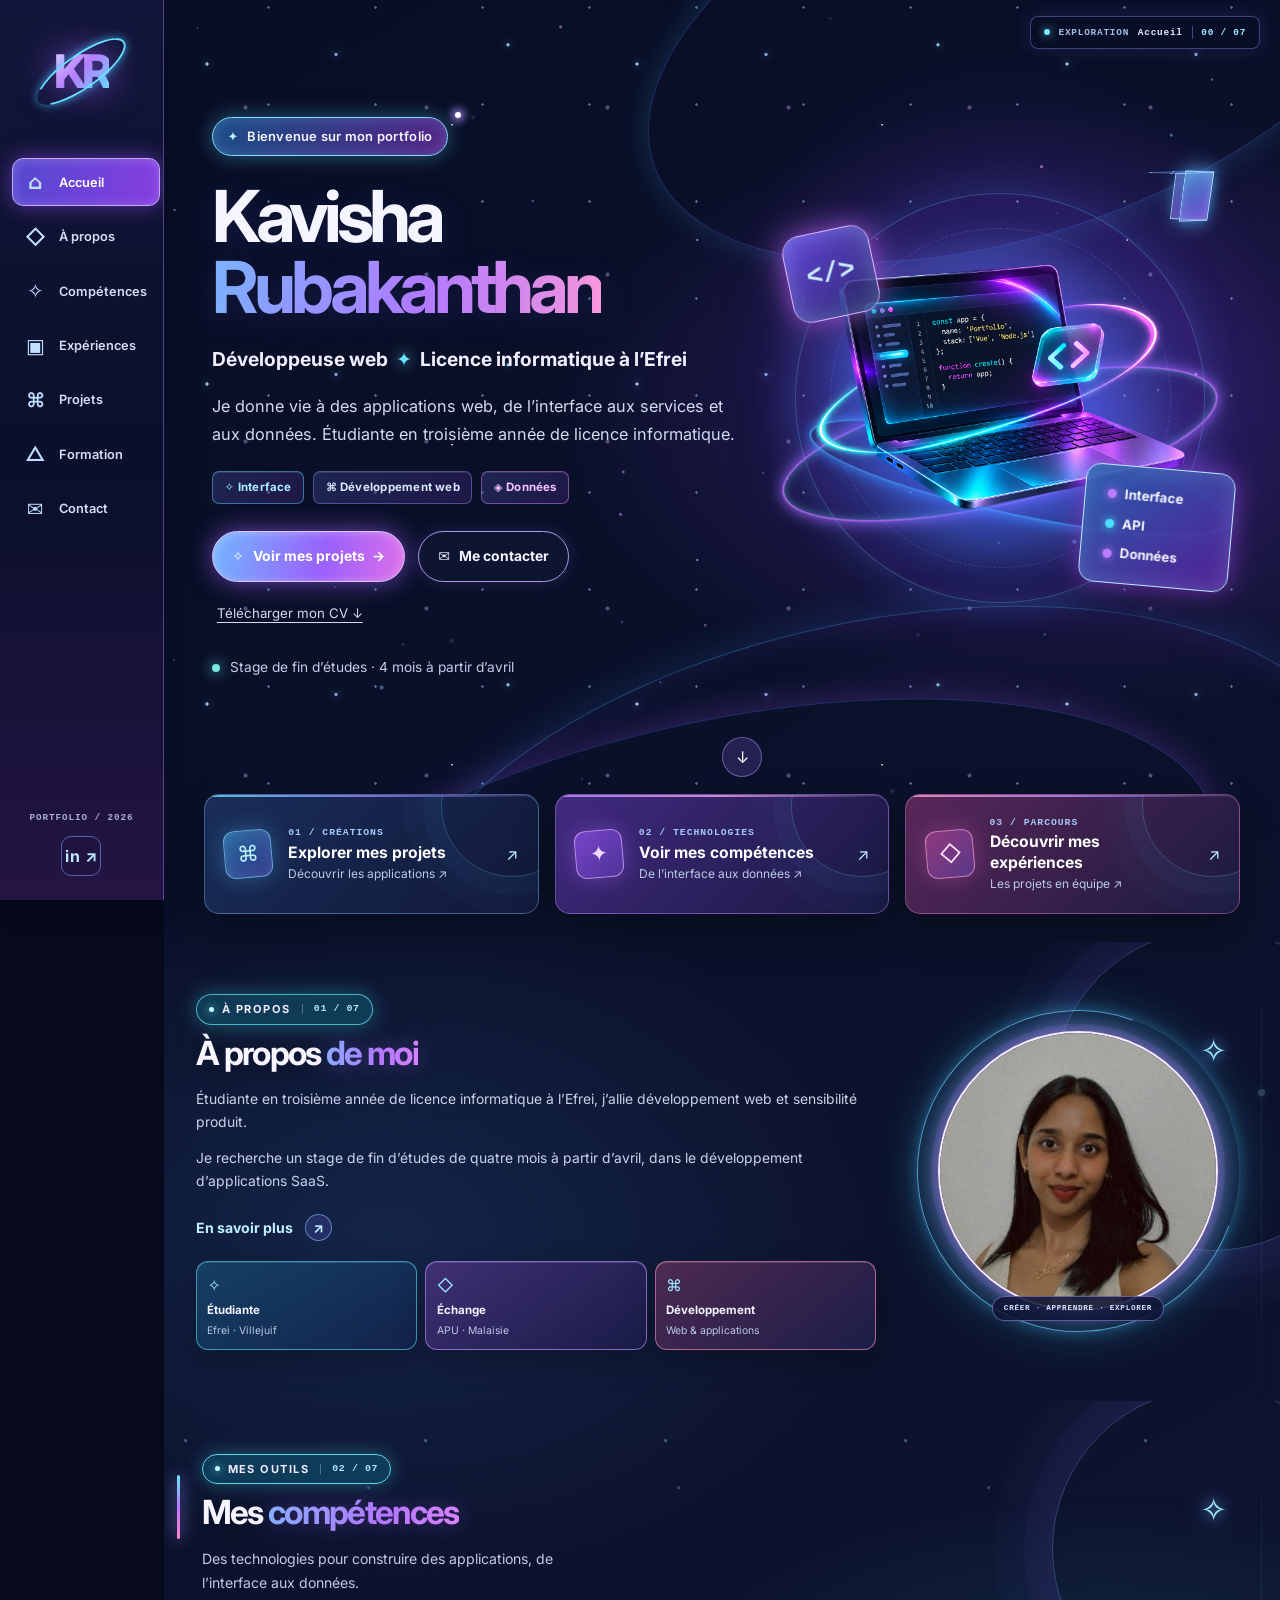
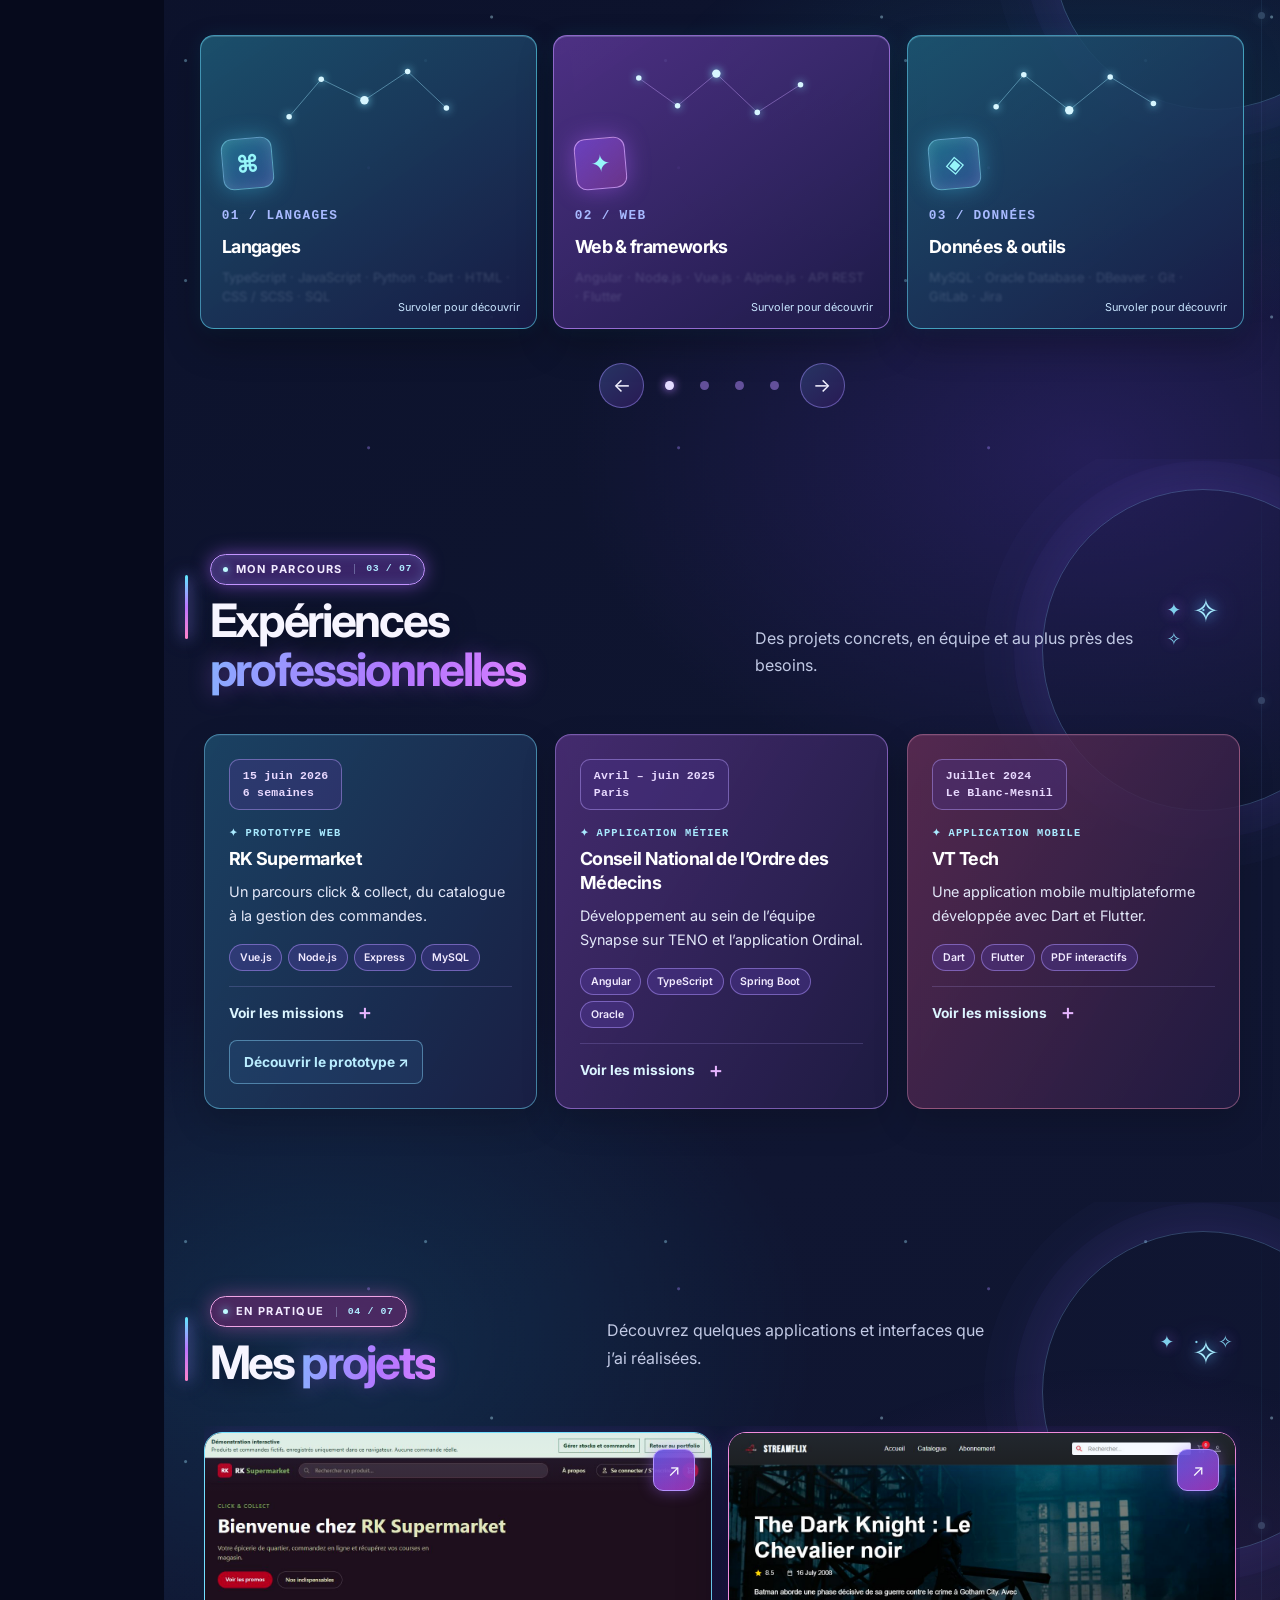
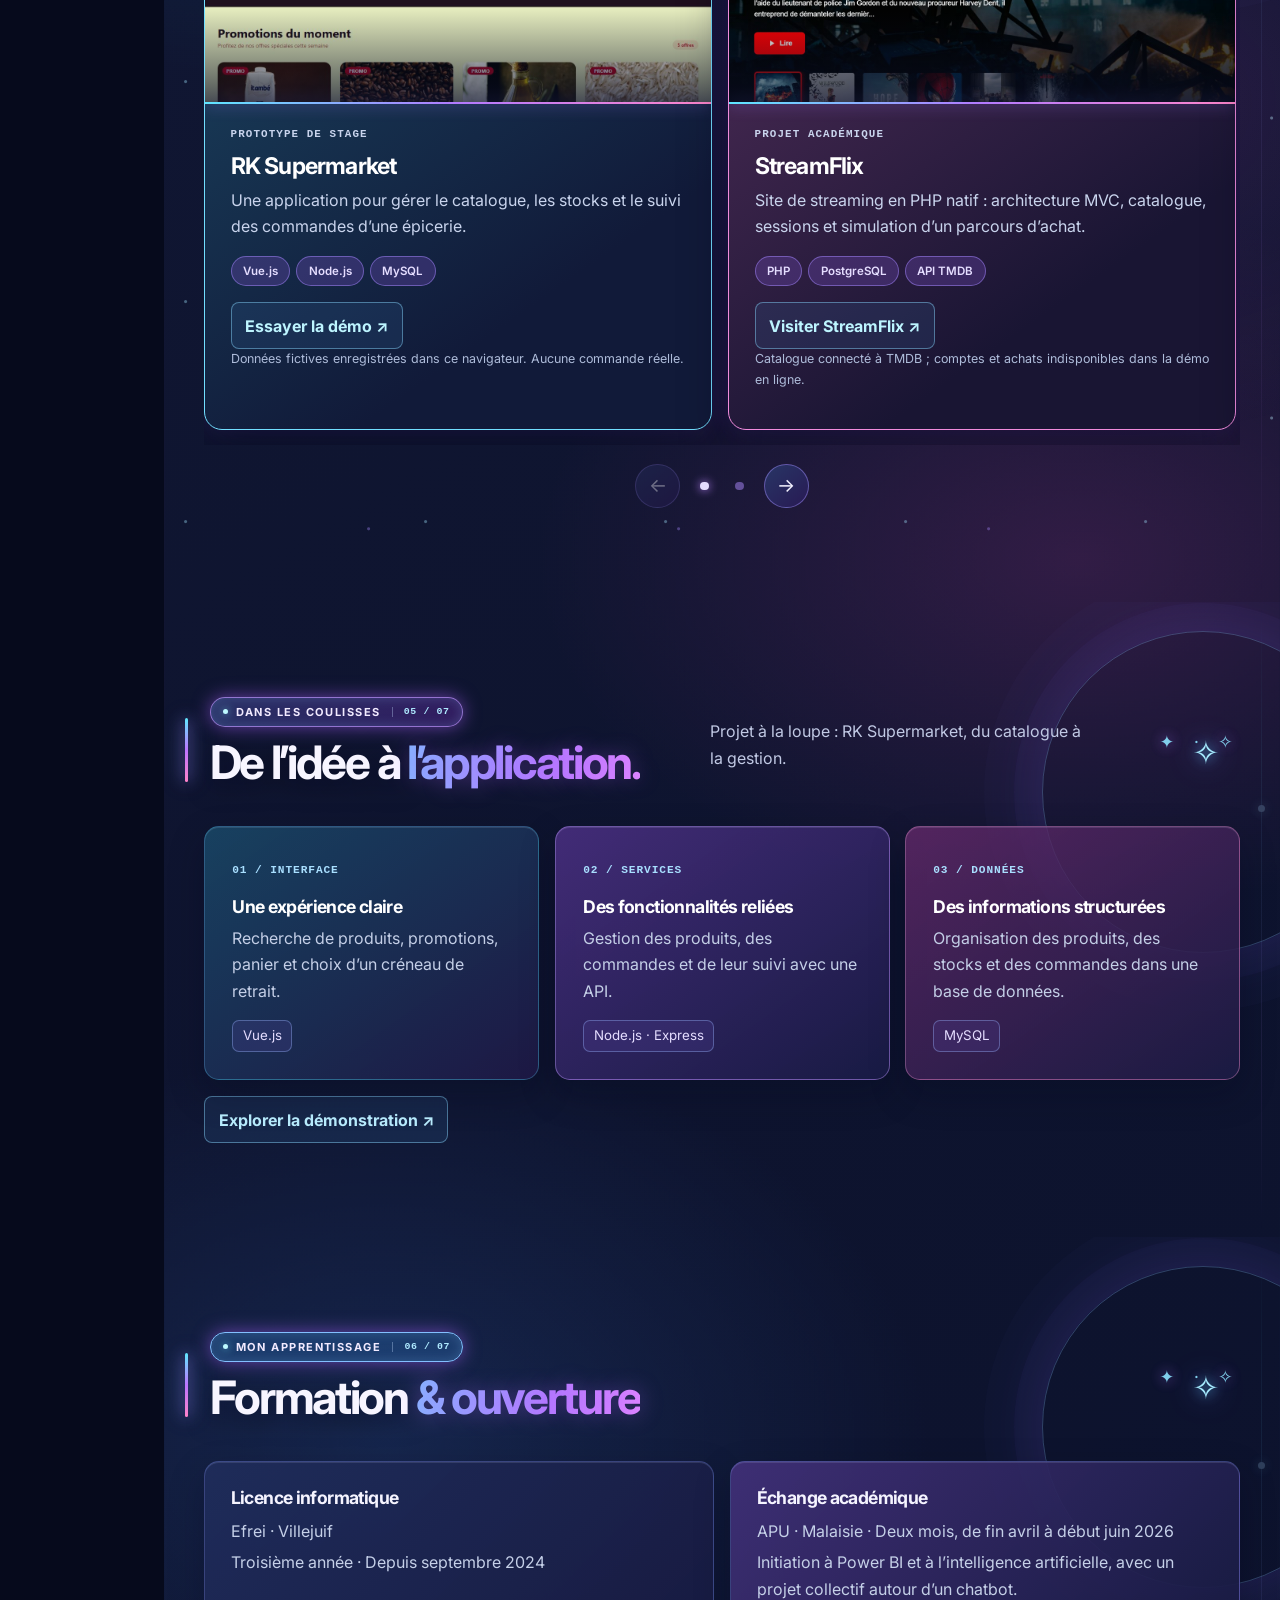
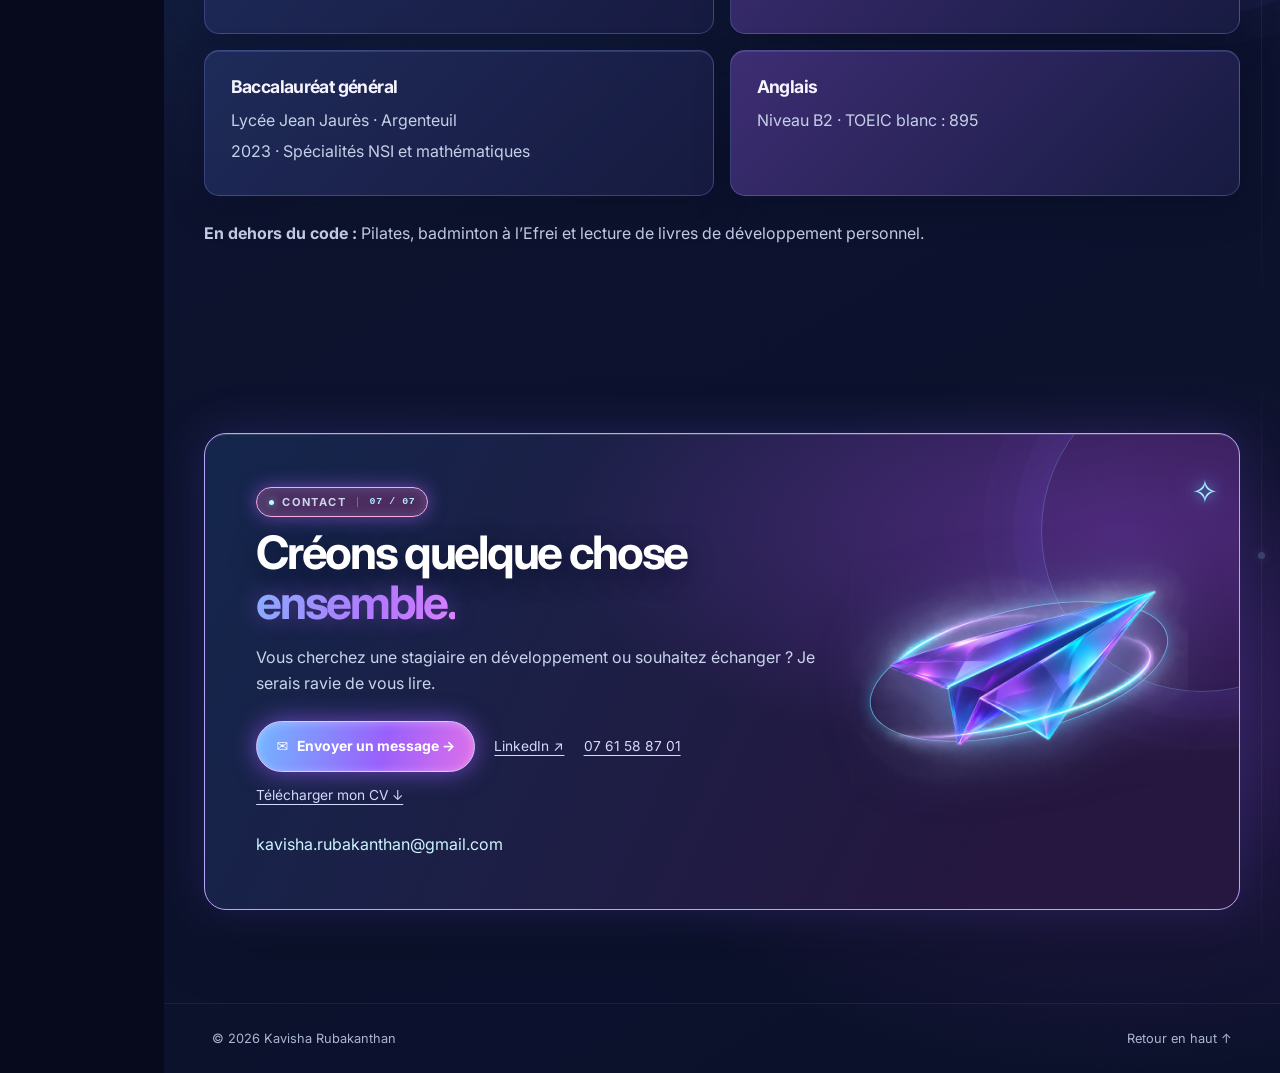
==== commit 5374cd00: "Experimenter une navigation cosmique immersive" ====
--- a/index.html
+++ b/index.html
@@ -3,85 +3,115 @@
 <head>
   <meta charset="utf-8">
   <meta name="viewport" content="width=device-width, initial-scale=1">
-  <meta name="description" content="Portfolio de Kavisha Rubakanthan, développeuse web : projets, expériences et compétences.">
+  <meta name="description" content="Portfolio de Kavisha Rubakanthan, développeuse web et étudiante à l’Efrei : expériences, projets et compétences.">
   <meta name="theme-color" content="#090d24">
   <title>Kavisha Rubakanthan — Développeuse web</title>
   <link rel="preconnect" href="https://fonts.googleapis.com">
   <link rel="preconnect" href="https://fonts.gstatic.com" crossorigin>
   <link href="https://fonts.googleapis.com/css2?family=Inter:wght@400;500;600;700;800&display=swap" rel="stylesheet">
-  <link rel="stylesheet" href="minimal.css">
-  <script src="minimal.js" defer></script>
+  <link rel="stylesheet" href="cosmic.css?v=20261104b">
+  <link rel="stylesheet" href="cosmic-sections.css?v=20261104b">
+  <link rel="stylesheet" href="cosmic-fx.css?v=20261104a">
+  <link rel="stylesheet" href="cosmic-orbit.css?v=20261104c">
+  <link rel="stylesheet" href="cosmic-refresh.css?v=20261104c">
+  <link rel="stylesheet" href="cosmic-immersive.css?v=20261104b">
+  <link rel="stylesheet" href="universe-experiment.css">
+  <script src="cosmic-interactions.js?v=20261104f" defer></script>
+  <script src="cosmic-motion.js?v=20261104a" defer></script>
+  <script src="cosmic-fx.js?v=20261104a" defer></script>
+  <script src="cosmic-immersive.js?v=20261104b" defer></script>
+  <script src="universe-experiment.js" defer></script>
 </head>
 <body>
+  <div class="reading-progress" aria-hidden="true"><span></span></div>
   <a class="skip-link" href="#contenu">Aller au contenu</a>
-  <div class="reading-progress" aria-hidden="true"><span></span></div>
-  <header class="site-header">
-    <div class="shell header-inner">
-      <a class="brand" href="#accueil" aria-label="Kavisha Rubakanthan, accueil">KR<span>.</span></a>
-      <button class="menu-toggle" type="button" aria-expanded="false" aria-controls="navigation" aria-label="Ouvrir le menu"><span></span><span></span></button>
-      <nav id="navigation" class="navigation" aria-label="Navigation principale">
-        <a href="#apropos">À propos</a><a href="#projets">Projets</a><a href="#competences">Compétences</a><a href="#experiences">Expériences</a><a href="#formation">Formation</a><a href="#contact">Contact</a>
-      </nav>
-      <a class="header-cv" href="CV-Kavisha-Rubakanthan.pdf" download>Mon CV</a>
-    </div>
-  </header>
-  <main id="contenu">
+  <header class="mobile-header"><a class="mobile-brand" href="#accueil">KR<span>.</span></a><button class="mobile-toggle" type="button" aria-expanded="false" aria-controls="side-nav" aria-label="Ouvrir le menu"><span></span><span></span><span></span></button></header>
+  <aside class="sidebar" aria-label="Menu du portfolio">
+    <a class="cosmic-logo" href="#accueil" aria-label="Kavisha Rubakanthan, accueil"><span>KR</span><i aria-hidden="true"></i></a>
+    <nav class="side-nav" id="side-nav" aria-label="Navigation principale">
+      <a href="#accueil"><span aria-hidden="true">⌂</span>Accueil</a>
+      <a href="#apropos"><span aria-hidden="true">◇</span>À propos</a>
+      <a href="#competences"><span aria-hidden="true">✧</span>Compétences</a>
+      <a href="#experiences"><span aria-hidden="true">▣</span>Expériences</a>
+      <a href="#projets"><span aria-hidden="true">⌘</span>Projets</a>
+      <a href="#formation"><span aria-hidden="true">△</span>Formation</a>
+      <a href="#contact"><span aria-hidden="true">✉</span>Contact</a>
+    </nav>
+    <div class="side-bottom"><span>PORTFOLIO / 2026</span><a href="https://www.linkedin.com/in/kavisha-r-2991b427a/" target="_blank" rel="noopener noreferrer" aria-label="LinkedIn de Kavisha">in ↗</a></div>
+  </aside>
+  <main id="contenu" class="site-main">
+    <canvas class="space-canvas" aria-hidden="true"></canvas>
+    <div class="space-stream" aria-hidden="true"><i></i><i></i><i></i></div>
+    <div class="cursor-aura" aria-hidden="true"></div>
     <section class="hero" id="accueil" aria-labelledby="hero-title">
-      <div class="hero-stars" aria-hidden="true"></div>
-      <div class="shell hero-layout">
+      <div class="star-field" aria-hidden="true"></div><div class="hero-ring hero-ring-one" aria-hidden="true"></div><div class="hero-ring hero-ring-two" aria-hidden="true"></div>
+      <div class="hero-inner">
         <div class="hero-copy">
-          <p class="eyebrow"><span class="availability-dot" aria-hidden="true"></span>Développeuse web · Efrei</p>
-          <h1 id="hero-title">Kavisha<br><span>Rubakanthan.</span></h1>
-          <p class="hero-lead">Je conçois des expériences web modernes, de l’interface aux données.</p>
-          <p class="hero-description">J’aime transformer une idée en application utile, fluide et agréable à utiliser.</p>
-          <div class="hero-actions"><a class="button button-primary" href="#projets">Voir mes projets</a><a class="button button-outline" href="CV-Kavisha-Rubakanthan.pdf" download>Télécharger mon CV</a></div>
-          <p class="availability">À la recherche d’un stage en développement web</p>
+          <p class="hero-welcome"><span aria-hidden="true">✦</span> Bienvenue sur mon portfolio</p>
+          <h1 id="hero-title">Kavisha<br><span>Rubakanthan</span></h1>
+          <p class="hero-role">Développeuse web <span>✦</span> Licence informatique à l’Efrei</p>
+          <p class="hero-description">Je donne vie à des applications web, de l’interface aux services et aux données. Étudiante en troisième année de licence informatique.</p>
+          <div class="hero-expertise" aria-label="Domaines de développement"><span>✧ Interface</span><span>⌘ Développement web</span><span>◈ Données</span></div>
+          <div class="hero-actions"><a class="cosmic-button primary" href="#projets">✧ &nbsp; Voir mes projets <span>→</span></a><a class="cosmic-button secondary" href="#contact">✉ &nbsp; Me contacter</a><a class="cv-link" href="CV-Kavisha-Rubakanthan.pdf" download>Télécharger mon CV ↓</a></div>
+          <p class="hero-availability"><span></span>Stage de fin d’études · 4 mois à partir d’avril</p>
         </div>
-        <div class="hero-visual" aria-hidden="true">
-          <div class="hero-orbit orbit-one"></div><div class="hero-orbit orbit-two"></div>
-          <div class="code-window"><div class="window-bar"><span class="window-dots"><i></i><i></i><i></i></span><span>projet.js</span></div><div class="window-content"><p><span class="code-purple">const</span> projet = {</p><p class="indent">idée: <span class="code-blue">« utile »</span>,</p><p class="indent">interface: <span class="code-blue">« soignée »</span>,</p><p class="indent">données: <span class="code-blue">« organisées »</span></p><p>};</p><span class="window-cursor"></span></div></div>
-          <span class="orbit-spark spark-one"></span><span class="orbit-spark spark-two"></span>
+        <div class="hero-art" aria-hidden="true">
+          <div class="art-glow"></div><img src="images/ordinateur-code-neon.png" alt="" class="hero-laptop">
+          <div class="orbit-line orbit-a"></div><div class="orbit-line orbit-b"></div>
+          <div class="floating-code">&lt;/&gt;</div><div class="floating-stack"><span><i></i> Interface</span><span><i></i> API</span><span><i></i> Données</span></div>
+          <div class="holo-cube"><i></i><i></i><i></i></div>
         </div>
       </div>
-      <div class="shell hero-caption"><span>Interface · Web · Données</span><span>Portfolio 2026</span></div>
+      <a href="#apropos" class="scroll-cue" aria-label="Découvrir la suite">↓</a>
     </section>
-
-    <section class="section about" id="apropos" aria-labelledby="about-title"><div class="shell about-layout">
-      <div class="about-photo reveal"><img src="images/photo.png" alt="Portrait de Kavisha Rubakanthan" width="343" height="459" loading="lazy"></div>
-      <div class="about-copy reveal"><p class="section-label">À propos</p><h2 id="about-title">Derrière le <em>code.</em></h2><p>Curieuse et rigoureuse, j’aime comprendre un besoin avant de construire une solution. Je m’intéresse autant à la clarté d’une interface qu’aux services qui la font fonctionner.</p><p>J’apprécie le travail en équipe et les projets qui me permettent d’apprendre, d’expérimenter et de créer des applications utiles.</p><a class="text-link" href="https://www.linkedin.com/in/kavisha-r-2991b427a/" target="_blank" rel="noopener noreferrer">Retrouve-moi sur LinkedIn</a></div>
-    </div></section>
-
-    <section class="section projects" id="projets" aria-labelledby="projects-title"><div class="shell">
-      <div class="section-heading reveal"><div><p class="section-label">En pratique</p><h2 id="projects-title">Mes <em>projets.</em></h2></div><p>Des idées concrètes, développées de l’interface jusqu’aux données.</p></div>
-      <div class="project-grid">
-        <article class="project-card featured reveal"><a class="project-image" href="/demos/rk/" aria-label="Ouvrir la démonstration RK Supermarket"><img src="images/apercu-rk.jpg" alt="Aperçu du prototype RK Supermarket" width="1280" height="720" loading="lazy"></a><div class="project-content"><p class="card-label">Prototype de stage</p><h3>RK Supermarket</h3><p>Une application de click &amp; collect pour faciliter la commande et la gestion d’une épicerie.</p><div class="tags"><span>Vue.js</span><span>Node.js</span><span>Express</span><span>MySQL</span></div><details><summary>Découvrir le projet</summary><p><strong>Le besoin :</strong> réunir le catalogue, la préparation des commandes et le suivi des stocks.</p><p><strong>Ma contribution :</strong> catalogue avec recherche et promotions, panier, choix du retrait, espace de gestion et tickets imprimables.</p><p><strong>La solution :</strong> une interface Vue.js reliée à une API Express et à une base MySQL dans le prototype.</p></details><div class="project-links"><a class="button button-primary" href="/demos/rk/">Voir la démo</a></div><p class="project-note">Données fictives, enregistrées dans ce navigateur ; aucune commande réelle.</p></div></article>
-        <article class="project-card reveal"><a class="project-image" href="https://streamflix-murex.vercel.app/" target="_blank" rel="noopener noreferrer" aria-label="Ouvrir StreamFlix"><img src="images/apercu-streamflix-reel.jpg" alt="Aperçu du site StreamFlix en ligne" width="1280" height="720" loading="lazy"></a><div class="project-content"><p class="card-label">Projet académique</p><h3>StreamFlix</h3><p>Un site de streaming avec catalogue de films et parcours d’achat simulé.</p><div class="tags"><span>PHP</span><span>PostgreSQL</span><span>API TMDB</span><span>MVC</span></div><details><summary>Découvrir le projet</summary><p><strong>Le besoin :</strong> proposer un catalogue de films consultable par genre.</p><p><strong>En équipe :</strong> construction d’une application PHP avec architecture MVC, catalogue, sessions et parcours d’achat simulé.</p><p><strong>La solution :</strong> récupérer les informations des films à partir de l’API TMDB.</p></details><div class="project-links"><a class="button button-primary" href="https://streamflix-murex.vercel.app/" target="_blank" rel="noopener noreferrer">Voir la démo</a><a class="text-link" href="https://github.com/kavisha-05/Projet-ChallengeWeb" target="_blank" rel="noopener noreferrer">Code GitHub</a></div><p class="project-note">Catalogue connecté à TMDB ; comptes et achats indisponibles dans la démo en ligne.</p></div></article>
-        <article class="project-card reveal"><div class="bike-visual" aria-hidden="true"><span class="bike-orbit"></span><span class="bike-icon">◌—◌</span><span>Interface · Mobilité</span></div><div class="project-content"><p class="card-label">Projet en équipe</p><h3>Vélos électriques</h3><p>Une interface responsive pour présenter une plateforme de mobilité électrique.</p><div class="tags"><span>JavaScript</span><span>Responsive</span><span>UX</span></div><details><summary>Découvrir le projet</summary><p><strong>Le besoin :</strong> imaginer une présentation claire des vélos et du parcours utilisateur.</p><p><strong>En équipe :</strong> modélisation de l’expérience, intégration front-end et adaptation aux écrans.</p><p>Une version complète de la démonstration n’est pas disponible pour le moment.</p></details></div></article>
+    <section class="portal-deck" aria-label="Explorer le portfolio">
+      <div class="portal-grid">
+        <a class="portal-card portal-projects" href="#projets"><span class="portal-icon" aria-hidden="true">⌘</span><span><small>01 / CRÉATIONS</small><strong>Explorer mes projets</strong><span>Découvrir les applications ↗</span></span><i aria-hidden="true">↗</i></a>
+        <a class="portal-card portal-skills" href="#competences"><span class="portal-icon" aria-hidden="true">✦</span><span><small>02 / TECHNOLOGIES</small><strong>Voir mes compétences</strong><span>De l’interface aux données ↗</span></span><i aria-hidden="true">↗</i></a>
+        <a class="portal-card portal-experience" href="#experiences"><span class="portal-icon" aria-hidden="true">◇</span><span><small>03 / PARCOURS</small><strong>Découvrir mes expériences</strong><span>Les projets en équipe ↗</span></span><i aria-hidden="true">↗</i></a>
+      </div>
+    </section>
+    <div class="overview-grid">
+    <section class="about-section section" id="apropos" aria-labelledby="about-title">
+      <div class="section-shell about-layout">
+        <div class="about-copy reveal"><p class="section-kicker">À propos</p><h2 class="section-title" id="about-title">À propos <em>de moi</em></h2><p>Étudiante en troisième année de licence informatique à l’Efrei, j’allie développement web et sensibilité produit.</p><p>Je recherche un stage de fin d’études de quatre mois à partir d’avril, dans le développement d’applications SaaS.</p><details class="about-more"><summary>En savoir plus <span aria-hidden="true">↗</span></summary><p>Rigoureuse et curieuse, j’aime comprendre un besoin, travailler en équipe et contribuer à la création d’applications utiles. Mon échange académique à APU, en Malaisie, m’a permis de découvrir un autre environnement d’études.</p><p><strong>Atouts :</strong> empathie, gestion du stress, curiosité, audace et motivation.</p></details><div class="about-facts"><span>✧ <b>Étudiante</b><small>Efrei · Villejuif</small></span><span>◇ <b>Échange</b><small>APU · Malaisie</small></span><span>⌘ <b>Développement</b><small>Web & applications</small></span></div></div>
+        <div class="about-portrait reveal"><div class="portrait-halo"></div><img src="images/photo.png" alt="Portrait de Kavisha Rubakanthan" width="343" height="459"><span class="portrait-caption">CRÉER · APPRENDRE · EXPLORER</span></div>
+      </div>
+    </section>
+    <section class="skills-section section" id="competences" aria-labelledby="skills-title"><div class="section-shell">
+      <div class="section-head reveal"><div><p class="section-kicker">Mes outils</p><h2 class="section-title" id="skills-title">Mes <em>compétences</em></h2></div><p>Des technologies pour construire des applications, de l’interface aux données.</p></div>
+      <div class="skills-carousel" data-carousel aria-label="Compétences techniques">
+        <div class="carousel-track" data-carousel-track tabindex="0">
+          <article class="skill-slide" data-carousel-item><span class="skill-icon">⌘</span><p class="card-eyebrow">01 / LANGAGES</p><h3>Langages</h3><p>TypeScript · JavaScript · Python · Dart · HTML · CSS / SCSS · SQL</p></article>
+          <article class="skill-slide" data-carousel-item><span class="skill-icon">✦</span><p class="card-eyebrow">02 / WEB</p><h3>Web & frameworks</h3><p>Angular · Node.js · Vue.js · Alpine.js · API REST · Flutter</p></article>
+          <article class="skill-slide" data-carousel-item><span class="skill-icon">◈</span><p class="card-eyebrow">03 / DONNÉES</p><h3>Données & outils</h3><p>MySQL · Oracle Database · DBeaver · Git · GitLab · Jira</p></article>
+          <article class="skill-slide" data-carousel-item><span class="skill-icon">⌁</span><p class="card-eyebrow">04 / ENVIRONNEMENT</p><h3>Environnement</h3><p>Unix / Linux · scripting Shell · méthode Agile</p></article>
+        </div>
+        <div class="carousel-controls"><button type="button" data-carousel-prev aria-label="Compétences précédentes">←</button><div data-carousel-status aria-label="Pages de compétences"></div><button type="button" data-carousel-next aria-label="Compétences suivantes">→</button></div>
       </div>
     </div></section>
-
-    <section class="section skills" id="competences" aria-labelledby="skills-title"><div class="shell"><div class="section-heading reveal"><div><p class="section-label">Mes outils</p><h2 id="skills-title">Mes <em>compétences.</em></h2></div><p>Les technologies que j’utilise pour donner vie à mes idées.</p></div><div class="skills-grid">
-      <article class="skill-card reveal"><span class="skill-symbol" aria-hidden="true">{ }</span><h3>Langages</h3><p>JavaScript · TypeScript · Python · Dart · SQL</p></article>
-      <article class="skill-card reveal"><span class="skill-symbol" aria-hidden="true">&lt;/&gt;</span><h3>Front-end</h3><p>HTML · CSS · SCSS · Angular · Vue.js</p></article>
-      <article class="skill-card reveal"><span class="skill-symbol" aria-hidden="true">◈</span><h3>Back-end &amp; données</h3><p>Node.js · Express · API REST · MySQL · Oracle</p></article>
-      <article class="skill-card reveal"><span class="skill-symbol" aria-hidden="true">⌘</span><h3>Outils &amp; méthodes</h3><p>Git · GitLab · DBeaver · Jira · Linux · Agile</p></article>
-    </div></div></section>
-
-    <section class="section experience" id="experiences" aria-labelledby="experience-title"><div class="shell"><div class="section-heading reveal"><div><p class="section-label">Mon parcours</p><h2 id="experience-title">Expériences <em>professionnelles.</em></h2></div><p>Apprendre, contribuer et construire en équipe.</p></div><div class="experience-list">
-      <article class="experience-card reveal"><div class="experience-date">Juin 2026<br>6 semaines</div><div><h3>RK Supermarket</h3><p>Conception d’un prototype web pour une épicerie : catalogue, stocks, commandes et tickets de retrait.</p><p class="experience-tech">Vue.js · Node.js · Express · MySQL</p></div></article>
-      <article class="experience-card reveal"><div class="experience-date">Avril à juin 2025<br>Paris</div><div><h3>Conseil National de l’Ordre des Médecins</h3><p>Au sein de l’équipe Synapse, contribution aux interfaces de l’application Ordinal : intégration et correction de composants à partir de maquettes, analyse de services et requêtes SQL.</p><p class="experience-tech">Angular · TypeScript · SCSS · Spring Boot · Oracle</p></div></article>
-      <article class="experience-card reveal"><div class="experience-date">Juillet 2024<br>Le Blanc-Mesnil</div><div><h3>VT Tech</h3><p>Stage sur une application mobile multiplateforme : moteur de recherche et intégration de documents PDF interactifs.</p><p class="experience-tech">Dart · Flutter</p></div></article>
-    </div></div></section>
-
-    <section class="section education" id="formation" aria-labelledby="education-title"><div class="shell education-layout"><div class="reveal"><p class="section-label">Mon apprentissage</p><h2 id="education-title">Formation &amp; <em>ouverture.</em></h2><p>Un parcours en informatique enrichi par une expérience à l’international.</p></div><div class="education-timeline reveal">
-      <article><p class="education-date">Depuis 2024 · 3e année</p><h3>Licence informatique</h3><p>Efrei · Villejuif</p></article>
-      <article><p class="education-date">Fin avril à début juin 2026</p><h3>Échange académique à APU</h3><p>Malaisie · Initiation à Power BI et à l’intelligence artificielle, avec un projet collectif autour d’un chatbot.</p></article>
-      <article><p class="education-date">2023</p><h3>Baccalauréat général</h3><p>Lycée Jean Jaurès · Spécialités NSI et mathématiques</p></article>
-      <article><p class="education-date">Langue</p><h3>Anglais · Niveau B2</h3><p>TOEIC blanc : 895</p></article>
-    </div></div></section>
-
-    <section class="section contact" id="contact" aria-labelledby="contact-title"><div class="shell contact-panel reveal"><div><p class="section-label">Contact</p><h2 id="contact-title">Créons quelque chose <em>ensemble.</em></h2><p>Une idée, une opportunité ou simplement envie d’échanger ? Je serais ravie de te lire.</p><a class="contact-email" href="mailto:kavisha.rubakanthan@gmail.com">kavisha.rubakanthan@gmail.com</a><div class="contact-actions"><a class="button button-primary" href="mailto:kavisha.rubakanthan@gmail.com">M’écrire</a><button class="button button-outline" id="copy-email" type="button">Copier mon adresse</button></div><p class="copy-status" id="copy-status" role="status" aria-live="polite"></p></div><div class="contact-links"><a href="https://www.linkedin.com/in/kavisha-r-2991b427a/" target="_blank" rel="noopener noreferrer">LinkedIn</a><a href="https://github.com/kavisha-05" target="_blank" rel="noopener noreferrer">GitHub</a><a href="CV-Kavisha-Rubakanthan.pdf" download>Mon CV</a></div></div></section>
+    </div>
+    <section class="experience-section section" id="experiences" aria-labelledby="experiences-title"><div class="section-shell"><div class="section-head reveal"><div><p class="section-kicker">Mon parcours</p><h2 class="section-title" id="experiences-title">Expériences <em>professionnelles</em></h2></div><p>Des projets concrets, en équipe et au plus près des besoins.</p></div>
+      <div class="timeline">
+        <article class="timeline-card reveal"><span class="timeline-date">15 juin 2026<br>6 semaines</span><div class="timeline-content"><p class="experience-label">✦ PROTOTYPE WEB</p><h3>RK Supermarket</h3><p>Un parcours click &amp; collect, du catalogue à la gestion des commandes.</p><div class="timeline-tags"><span>Vue.js</span><span>Node.js</span><span>Express</span><span>MySQL</span></div><details class="experience-details"><summary>Voir les missions <span aria-hidden="true">＋</span></summary><ul><li>Catalogue avec recherche et promotions, panier et choix d’un créneau de retrait.</li><li>Espace de gestion : produits, prix, stocks et alertes de réapprovisionnement.</li><li>Suivi des commandes de leur préparation à leur retrait, avec impression des tickets de commande.</li></ul></details><a href="/demos/rk/">Découvrir le prototype ↗</a></div></article>
+        <article class="timeline-card reveal"><span class="timeline-date">Avril – juin 2025<br>Paris</span><div class="timeline-content"><p class="experience-label">✦ APPLICATION MÉTIER</p><h3>Conseil National de l’Ordre des Médecins</h3><p>Développement au sein de l’équipe Synapse sur TENO et l’application Ordinal.</p><div class="timeline-tags"><span>Angular</span><span>TypeScript</span><span>Spring Boot</span><span>Oracle</span></div><details class="experience-details"><summary>Voir les missions <span aria-hidden="true">＋</span></summary><ul><li>Conception, intégration et correction de composants dynamiques Angular, TypeScript et SCSS avec PrimeNG et à partir de maquettes Figma.</li><li>Analyse de services Spring Boot et de requêtes SQL sur Oracle avec DBeaver.</li><li>Suivi de tickets Jira et participation aux merge requests sur GitLab.</li></ul></details></div></article>
+        <article class="timeline-card reveal"><span class="timeline-date">Juillet 2024<br>Le Blanc-Mesnil</span><div class="timeline-content"><p class="experience-label">✦ APPLICATION MOBILE</p><h3>VT Tech</h3><p>Une application mobile multiplateforme développée avec Dart et Flutter.</p><div class="timeline-tags"><span>Dart</span><span>Flutter</span><span>PDF interactifs</span></div><details class="experience-details"><summary>Voir les missions <span aria-hidden="true">＋</span></summary><ul><li>Implémentation d’un moteur de recherche.</li><li>Intégration de packages pour le rendu et la manipulation dynamique de documents PDF interactifs.</li></ul></details></div></article>
+      </div>
+    </div></section>
+    <section class="projects-section section" id="projets" aria-labelledby="projects-title"><div class="section-shell"><div class="section-head reveal"><div><p class="section-kicker">En pratique</p><h2 class="section-title" id="projects-title">Mes <em>projets</em></h2></div><p>Découvrez quelques applications et interfaces que j’ai réalisées.</p></div>
+      <div class="project-carousel" data-carousel aria-label="Projets">
+        <div class="carousel-track" data-carousel-track tabindex="0">
+          <article class="project-card" data-carousel-item><a class="project-image" href="/demos/rk/" aria-label="Voir la démonstration RK Supermarket"><img src="images/apercu-rk.jpg" alt="Aperçu de la démonstration RK Supermarket" loading="lazy"></a><div class="project-body"><p class="card-eyebrow">PROTOTYPE DE STAGE</p><h3>RK Supermarket</h3><p>Une application pour gérer le catalogue, les stocks et le suivi des commandes d’une épicerie.</p><div class="project-tags"><span>Vue.js</span><span>Node.js</span><span>MySQL</span></div><a href="/demos/rk/">Essayer la démo ↗</a><p class="project-note">Données fictives enregistrées dans ce navigateur. Aucune commande réelle.</p></div></article>
+          <article class="project-card" data-carousel-item><a class="project-image" href="https://streamflix-murex.vercel.app/" aria-label="Voir le projet StreamFlix"><img src="images/apercu-streamflix-reel.jpg" alt="Aperçu du site StreamFlix" loading="lazy"></a><div class="project-body"><p class="card-eyebrow">PROJET ACADÉMIQUE</p><h3>StreamFlix</h3><p>Site de streaming en PHP natif : architecture MVC, catalogue, sessions et simulation d’un parcours d’achat.</p><div class="project-tags"><span>PHP</span><span>PostgreSQL</span><span>API TMDB</span></div><a href="https://streamflix-murex.vercel.app/">Visiter StreamFlix ↗</a><p class="project-note">Catalogue connecté à TMDB ; comptes et achats indisponibles dans la démo en ligne.</p></div></article>
+          <article class="project-card text-project" data-carousel-item><div class="project-abstract" aria-hidden="true">↗<span>UX / INTERFACE</span></div><div class="project-body"><p class="card-eyebrow">PROJET EN ÉQUIPE</p><h3>Plateforme de vélos électriques</h3><p>Développement d’une interface responsive en JavaScript, modélisation de l’expérience utilisateur et intégration front-end.</p><div class="project-tags"><span>JavaScript</span><span>Responsive</span><span>UX</span></div></div></article>
+        </div><div class="carousel-controls"><button type="button" data-carousel-prev aria-label="Projet précédent">←</button><div data-carousel-status aria-label="Pages de projets"></div><button type="button" data-carousel-next aria-label="Projet suivant">→</button></div>
+      </div>
+    </div></section>
+    <section class="story-section section" id="methode" aria-labelledby="story-title"><div class="section-shell"><div class="section-head reveal"><div><p class="section-kicker">Dans les coulisses</p><h2 class="section-title" id="story-title">De l’idée à <em>l’application.</em></h2></div><p>Projet à la loupe : RK Supermarket, du catalogue à la gestion.</p></div><div class="story-grid"><article class="story-card reveal"><span>01 / INTERFACE</span><h3>Une expérience claire</h3><p>Recherche de produits, promotions, panier et choix d’un créneau de retrait.</p><small>Vue.js</small></article><article class="story-card reveal"><span>02 / SERVICES</span><h3>Des fonctionnalités reliées</h3><p>Gestion des produits, des commandes et de leur suivi avec une API.</p><small>Node.js · Express</small></article><article class="story-card reveal"><span>03 / DONNÉES</span><h3>Des informations structurées</h3><p>Organisation des produits, des stocks et des commandes dans une base de données.</p><small>MySQL</small></article></div><a class="section-link" href="/demos/rk/">Explorer la démonstration ↗</a></div></section>
+    <section class="education-section section" id="formation" aria-labelledby="education-title"><div class="section-shell"><div class="section-head reveal"><div><p class="section-kicker">Mon apprentissage</p><h2 class="section-title" id="education-title">Formation <em>& ouverture</em></h2></div></div><div class="education-grid"><article class="education-card reveal"><h3>Licence informatique</h3><p>Efrei · Villejuif</p><p>Troisième année · Depuis septembre 2024</p></article><article class="education-card reveal"><h3>Échange académique</h3><p>APU · Malaisie · Deux mois, de fin avril à début juin 2026</p><p>Initiation à Power BI et à l’intelligence artificielle, avec un projet collectif autour d’un chatbot.</p></article><article class="education-card reveal"><h3>Baccalauréat général</h3><p>Lycée Jean Jaurès · Argenteuil</p><p>2023 · Spécialités NSI et mathématiques</p></article><article class="education-card reveal"><h3>Anglais</h3><p>Niveau B2 · TOEIC blanc : 895</p></article></div><p class="interests reveal"><strong>En dehors du code :</strong> Pilates, badminton à l’Efrei et lecture de livres de développement personnel.</p></div></section>
+    <section class="contact-section section" id="contact" aria-labelledby="contact-title"><div class="section-shell contact-layout"><div class="contact-copy reveal"><p class="section-kicker">Contact</p><h2 class="section-title" id="contact-title">Créons quelque chose <em>ensemble.</em></h2><p>Vous cherchez une stagiaire en développement ou souhaitez échanger ? Je serais ravie de vous lire.</p><div class="contact-actions"><a class="cosmic-button primary" href="mailto:kavisha.rubakanthan@gmail.com">✉ &nbsp; Envoyer un message →</a><a href="https://www.linkedin.com/in/kavisha-r-2991b427a/" target="_blank" rel="noopener noreferrer">LinkedIn ↗</a><a href="tel:+33761588701">07 61 58 87 01</a><a href="CV-Kavisha-Rubakanthan.pdf" download>Télécharger mon CV ↓</a></div><a class="contact-email" href="mailto:kavisha.rubakanthan@gmail.com">kavisha.rubakanthan@gmail.com</a></div><div class="contact-visual" aria-hidden="true"><div class="contact-orbit"></div><img src="images/contact-neon-3d.png" alt=""></div></div></section>
+    <footer class="footer"><p>© 2026 Kavisha Rubakanthan</p><a href="#accueil">Retour en haut ↑</a></footer>
   </main>
-  <footer class="footer"><div class="shell footer-inner"><p>© 2026 Kavisha Rubakanthan</p><a href="#accueil">Retour en haut</a></div></footer>
+  <div class="exploration-hud" aria-hidden="true"><span class="hud-dot"></span><span>EXPLORATION</span><b data-hud-label>Accueil</b><span data-hud-number>00 / 07</span></div>
 </body>
 </html>
--- a/cosmic.css
+++ b/cosmic.css
@@ -0,0 +1,74 @@
+:root { --space:#080d22; --surface:#121936; --text:#f4f5ff; --muted:#c1c9e4; --purple:#ad77ff; --cyan:#59dfff; --line:rgba(164,139,255,.35); }
+* { box-sizing:border-box; }
+html { scroll-behavior:smooth; }
+body { margin:0; color:var(--text); background:var(--space); font:400 1rem/1.65 Inter,system-ui,sans-serif; }
+h1,h2,h3,p,ul { margin-top:0; }
+h1,h2,h3 { line-height:1.15; letter-spacing:-.035em; }
+a { color:inherit; text-decoration:none; }
+button { font:inherit; }
+img { display:block; max-width:100%; }
+a:focus-visible,button:focus-visible,[tabindex]:focus-visible { outline:3px solid #82ebff; outline-offset:4px; }
+.skip-link { position:fixed; top:-100px; left:1rem; padding:.7rem 1rem; background:#fff; color:#121331; z-index:100; }
+.skip-link:focus { top:1rem; }
+.sidebar { position:fixed; z-index:30; inset:0 auto 0 0; width:164px; display:flex; flex-direction:column; align-items:center; background:linear-gradient(180deg,#111632,#0b1029 65%,#1c1240); border-right:1px solid rgba(145,120,240,.35); overflow:auto; }
+.cosmic-logo { position:relative; display:grid; place-items:center; width:115px; height:120px; margin:.7rem 0 1.4rem; font-size:2.9rem; line-height:1; font-weight:800; letter-spacing:-.1em; }
+.cosmic-logo span { background:linear-gradient(135deg,#e2d1ff,#b57cff 48%,#67dfff); color:transparent; background-clip:text; -webkit-background-clip:text; filter:drop-shadow(0 0 12px rgba(133,104,255,.65)); }
+.cosmic-logo i { position:absolute; width:105px; height:35px; border:2px solid #67dfff; border-left-color:transparent; border-radius:50%; transform:rotate(-35deg); box-shadow:0 0 10px rgba(66,203,255,.7); pointer-events:none; }
+.side-nav { width:100%; display:grid; gap:.4rem; padding:0 .75rem; }
+.side-nav[hidden] { display:none!important; }
+.side-nav a { display:flex; gap:.8rem; align-items:center; min-height:45px; padding:.65rem .7rem; border:1px solid transparent; border-radius:12px; color:#d5ddf7; font-size:.78rem; font-weight:600; transition:background .25s,border-color .25s,box-shadow .25s; }
+.side-nav a span { width:1.4rem; text-align:center; font-size:1.25rem; color:#c3dfff; line-height:1; }
+.side-nav a:hover,.side-nav a[aria-current] { color:white; background:linear-gradient(115deg,rgba(98,81,238,.7),rgba(135,58,230,.65)); border-color:#b989ff; box-shadow:0 0 18px rgba(132,88,250,.42),inset 0 0 16px rgba(111,213,255,.18); }
+.side-bottom { margin:auto 0 1.5rem; display:grid; gap:.7rem; justify-items:center; color:#aaaed0; font:600 .58rem/1.5 ui-monospace,monospace; letter-spacing:.1em; }
+.side-bottom a { display:grid; place-items:center; width:40px; height:40px; border:1px solid #5662a8; border-radius:10px; color:#b9eaff; font:700 1rem/1 Inter,sans-serif; }
+.mobile-header { display:none; }
+.site-main { margin-left:164px; overflow:hidden; }
+.hero { position:relative; isolation:isolate; overflow:hidden; min-height:730px; display:flex; align-items:center; background:radial-gradient(ellipse at 78% 40%,rgba(73,48,164,.3),transparent 40%),radial-gradient(ellipse at 70% 100%,rgba(0,148,235,.18),transparent 42%),#070e24; border-bottom:1px solid rgba(133,154,255,.35); }
+.hero::before { content:''; position:absolute; inset:0; z-index:-1; background:radial-gradient(circle 280px at var(--mouse-x,75%) var(--mouse-y,40%),rgba(117,70,255,.24),transparent); pointer-events:none; }
+.star-field { position:absolute; inset:0; pointer-events:none; opacity:.7; background-image:radial-gradient(2px 2px at 10% 20%,#c7e7ff 60%,transparent),radial-gradient(2px 2px at 40% 17%,#a1baff 60%,transparent),radial-gradient(1px 1px at 67% 39%,#fff 60%,transparent),radial-gradient(2px 2px at 80% 14%,#8fe9ff 60%,transparent),radial-gradient(1px 1px at 24% 75%,#e2c6ff 60%,transparent); background-size:430px 320px; animation:star-twinkle 5s ease-in-out infinite alternate; }
+.hero-inner { width:min(1440px,calc(100% - 6rem)); margin:auto; display:grid; grid-template-columns:minmax(0,1.06fr) minmax(0,.94fr); align-items:center; gap:2rem; padding:6.5rem 0; }
+.hero-copy { position:relative; z-index:3; max-width:700px; }
+.hero-welcome { display:inline-flex; gap:.55rem; align-items:center; padding:.4rem .8rem; border:1px solid #9170f4; border-radius:50px; background:linear-gradient(100deg,rgba(45,83,168,.65),rgba(115,48,185,.6)); box-shadow:0 0 18px rgba(96,110,255,.3),inset 0 0 12px rgba(134,208,255,.2); font-size:.81rem; font-weight:600; }
+.hero-welcome span { color:#b8f7ff; }
+.hero h1 { margin:.8rem 0 1.3rem; font-size:clamp(3.3rem,5.4vw,6.4rem); line-height:.99; letter-spacing:-.07em; }
+.hero h1 span,.section-title em { font-style:normal; color:#be96ff; background:linear-gradient(100deg,#84b8ff,#b57bff 60%,#e086ff); background-clip:text; -webkit-background-clip:text; -webkit-text-fill-color:transparent; }
+.hero-role { font-size:clamp(1.05rem,1.4vw,1.3rem); font-weight:700; color:#f1efff; }
+.hero-description { max-width:570px; color:#ccd3eb; font-size:1rem; }
+.hero-actions { display:flex; align-items:center; flex-wrap:wrap; gap:.75rem; margin-top:2rem; }
+.cosmic-button { display:inline-flex; align-items:center; justify-content:center; min-height:48px; padding:.7rem 1.2rem; border:1px solid #a987ff; border-radius:100px; font-weight:700; font-size:.87rem; transition:transform .25s,box-shadow .25s; }
+.cosmic-button span { margin-left:.45rem; }
+.cosmic-button:hover { transform:translateY(-3px); }
+.cosmic-button.primary { background:linear-gradient(110deg,#647ef5,#8e50ef 68%,#c55ffe); color:white; border-color:#d0a5ff; box-shadow:0 0 20px rgba(142,86,255,.65),inset 0 0 12px rgba(216,226,255,.3); }
+.cosmic-button.primary:hover { box-shadow:0 0 32px rgba(151,94,255,.85); }
+.cosmic-button.secondary { border-color:#ab9aea; color:#f4f3ff; background:rgba(17,26,54,.6); box-shadow:0 0 16px rgba(132,93,249,.2); }
+.cv-link { padding:.5rem .3rem; color:#d4d9f3; font-size:.83rem; text-decoration:underline; text-underline-offset:4px; }
+.hero-availability { display:flex; gap:.6rem; align-items:center; margin:1.8rem 0 0; color:#c4cde7; font-size:.86rem; }
+.hero-availability span { width:8px; height:8px; border-radius:50%; background:#79e9e2; box-shadow:0 0 14px #72e5eb; }
+.hero-art { position:relative; min-height:510px; display:grid; place-items:center; }
+.art-glow { position:absolute; width:75%; aspect-ratio:1; border-radius:50%; background:radial-gradient(circle,rgba(118,67,255,.4),rgba(16,159,234,.13) 45%,transparent 68%); filter:blur(25px); }
+.hero-laptop { position:relative; z-index:2; width:100%; max-height:570px; object-fit:contain; filter:drop-shadow(0 20px 32px rgba(26,68,230,.35)); animation:laptop-float 6s ease-in-out infinite; }
+.orbit-line { position:absolute; left:2%; right:2%; top:47%; height:24%; border:2px solid rgba(194,118,255,.85); border-radius:50%; transform:rotate(-13deg); box-shadow:0 0 15px #a367ff,inset 0 0 10px rgba(121,210,255,.5); }
+.orbit-b { top:58%; left:8%; right:0; height:15%; border-color:rgba(67,199,255,.7); transform:rotate(12deg); box-shadow:0 0 14px #359cff; }
+.floating-code { position:absolute; z-index:3; left:4%; top:17%; display:grid; place-items:center; width:80px; height:80px; border-radius:18px; border:1px solid #ce9bff; background:linear-gradient(145deg,rgba(107,72,229,.92),rgba(44,40,107,.8)); color:#c8edff; font:800 1.7rem/1 ui-monospace,monospace; transform:rotate(-12deg); box-shadow:0 0 25px rgba(157,90,255,.6),inset 0 0 20px rgba(163,218,255,.3); animation:code-float 5s ease-in-out infinite; }
+.floating-stack { position:absolute; z-index:4; right:0; bottom:13%; display:grid; gap:.5rem; padding:1rem 1.25rem; min-width:150px; border:1px solid #bd8bff; border-radius:16px; background:linear-gradient(145deg,rgba(48,65,139,.9),rgba(58,27,115,.93)); box-shadow:0 0 25px rgba(160,75,255,.5),inset 0 0 16px rgba(177,209,255,.16); transform:rotate(5deg); font-size:.83rem; font-weight:700; }
+.floating-stack span { display:flex; align-items:center; gap:.5rem; }.floating-stack i { width:9px;height:9px;border-radius:50%;background:#ba7cff;box-shadow:0 0 10px #c37cff; }.floating-stack span:nth-child(2) i { background:#48dfff;box-shadow:0 0 10px #48dfff; }
+.hero-ring { position:absolute; border:1px solid rgba(95,121,255,.28); border-radius:50%; pointer-events:none; }.hero-ring-one { width:800px;height:400px;right:-150px;top:-170px;transform:rotate(-20deg); }.hero-ring-two { width:1000px;height:400px;right:5%;bottom:-300px;transform:rotate(-12deg); box-shadow:0 0 45px rgba(76,138,255,.15); }
+.scroll-cue { position:absolute; bottom:1.5rem; left:50%; z-index:3; width:40px;height:40px;display:grid;place-items:center;border:1px solid rgba(169,146,255,.5);border-radius:50%;background:rgba(86,64,155,.35);color:white;animation:cue-bob 2s ease-in-out infinite; }
+.section { position:relative; scroll-margin-top:1rem; }.section-shell { width:min(1340px,calc(100% - 6rem)); margin-inline:auto; }.section-title { font-size:clamp(2.1rem,3vw,3.3rem); margin-bottom:1.25rem; }.section-kicker { display:inline-block; padding:.2rem .7rem; margin:0 0 .8rem; border:1px solid rgba(174,130,255,.62); border-radius:50px; background:rgba(101,55,174,.35); box-shadow:0 0 14px rgba(145,83,245,.28); color:#f2e9ff; text-transform:uppercase; letter-spacing:.12em; font-size:.67rem; font-weight:700; }
+.about-section { padding:6rem 0; background:radial-gradient(ellipse at 88% 20%,rgba(112,58,186,.22),transparent 40%),#0d142f; border-bottom:1px solid rgba(123,119,224,.3); }
+.about-layout { display:grid; grid-template-columns:minmax(0,1.1fr) minmax(260px,.7fr); align-items:center; gap:4rem; }
+.about-copy>p:not(.section-kicker) { max-width:700px; color:#cbd3ea; }
+.about-facts { display:flex; flex-wrap:wrap; gap:.75rem; margin-top:1.7rem; }.about-facts>span { display:grid; gap:.15rem; min-width:135px; padding:.8rem 1rem; color:#9eeaff; border:1px solid rgba(155,132,249,.48); border-radius:12px; background:linear-gradient(145deg,rgba(69,62,145,.45),rgba(22,34,71,.75)); }.about-facts b { color:#f2f2ff;font-size:.84rem; }.about-facts small { color:#bcc8e4;font-size:.74rem; }
+.about-portrait { position:relative; display:flex; justify-content:center; align-items:end; min-height:370px; }.about-portrait img { position:relative; z-index:2; width:min(290px,100%); height:350px; object-fit:cover; object-position:center; border-radius:130px 130px 20px 20px; border:1px solid rgba(188,151,255,.65); box-shadow:0 0 35px rgba(133,75,255,.35); }.portrait-halo { position:absolute; width:340px; max-width:100%; aspect-ratio:1; top:0; border-radius:50%; background:radial-gradient(circle,rgba(126,79,242,.5),rgba(26,168,238,.1) 55%,transparent 70%); filter:blur(20px); }.portrait-caption { position:absolute; z-index:3; bottom:1rem; padding:.4rem .7rem; border:1px solid rgba(184,158,255,.5); border-radius:30px; background:rgba(15,20,53,.85); color:#dbe4ff; font:600 .58rem/1.4 ui-monospace,monospace; letter-spacing:.09em; }
+.section-head { display:flex; justify-content:space-between; align-items:end; gap:2rem; margin-bottom:2rem; }.section-head>p { max-width:380px; color:var(--muted); }.section-head .section-title { margin-bottom:0; }
+.footer { display:flex; justify-content:space-between; gap:1rem; padding:1.5rem 3rem; border-top:1px solid rgba(149,133,231,.25); color:#aab6d1; font-size:.8rem; }.footer p { margin:0; }.footer a:hover { color:#cfaeff; }
+@keyframes star-twinkle { to { opacity:.35; } } @keyframes laptop-float { 50% { transform:translateY(-12px); } } @keyframes code-float { 50% { transform:translateY(-10px) rotate(-7deg); } } @keyframes cue-bob { 50% { transform:translateY(5px); } }
+@media(max-width:1100px) { .sidebar { width:140px; }.site-main { margin-left:140px; }.hero-inner,.section-shell { width:calc(100% - 4rem); }.hero-art { min-height:400px; }.hero h1 { font-size:clamp(3rem,5vw,5rem); } }
+@media(max-width:900px) { .mobile-header { position:sticky; top:0; z-index:50; display:flex; justify-content:space-between; align-items:center; height:64px; padding:0 1.25rem; background:rgba(9,14,35,.96); border-bottom:1px solid rgba(161,132,247,.32); }.mobile-brand { font-size:1.4rem; font-weight:800; color:#d0b2ff; }.mobile-brand span { color:#70e5ff; }.mobile-toggle { display:grid; gap:5px; padding:.65rem; border:1px solid rgba(163,139,255,.5); border-radius:9px; background:#171c3e; }.mobile-toggle span { display:block;width:22px;height:2px;background:#e5e4ff; }.sidebar { position:fixed; top:64px; bottom:auto; width:100%; max-height:calc(100vh - 64px); overflow:visible; background:transparent; border:0; pointer-events:none; }.sidebar .cosmic-logo,.side-bottom { display:none; }.side-nav { pointer-events:auto; padding:.8rem 1rem 1rem; background:#101633; border-bottom:1px solid rgba(163,139,255,.4); box-shadow:0 18px 30px rgba(0,0,0,.3); }.side-nav a { font-size:.9rem; }.site-main { margin-left:0; }.hero-inner { grid-template-columns:1fr; width:calc(100% - 3rem); padding:4rem 0 5rem; }.hero-art { min-height:380px; max-width:600px; width:100%; margin:auto; }.hero { min-height:0; }.about-layout { grid-template-columns:1fr;gap:2rem; }.section { scroll-margin-top:64px; }.section-shell { width:calc(100% - 3rem); } }
+@media(max-width:600px) { .hero-inner { gap:1rem; }.hero h1 { font-size:clamp(2.8rem,10.7vw,4rem); overflow-wrap:anywhere; }.hero-description { font-size:.95rem; }.hero-actions { align-items:stretch; }.hero-art { min-height:300px; }.hero-laptop { max-height:370px; }.floating-code { width:58px;height:58px;font-size:1.2rem; }.floating-stack { min-width:110px;padding:.7rem;font-size:.7rem;right:0; }.scroll-cue { display:none; }.about-section { padding:4.5rem 0; }.about-portrait { min-height:320px; }.about-portrait img { height:300px;width:245px; }.section-head { display:block; }.section-head>p { margin:1rem 0 0; }.footer { padding:1.4rem 1.5rem; }.hero-availability { align-items:flex-start; }.hero-availability span { flex:none; margin-top:.5em; } }
+.about-portrait { align-items:center; }
+.about-portrait img { width:min(310px, 85%); height:auto; aspect-ratio:1; object-position:center 35%; border-radius:50%; border:2px solid #d8c7ff; filter:brightness(1.16) contrast(1.03); box-shadow:0 0 0 7px rgba(144,118,255,.12),0 0 22px rgba(162,122,255,.65),0 0 65px rgba(64,199,255,.26); }
+.portrait-halo { top:50%; transform:translateY(-50%); background:radial-gradient(circle,rgba(151,101,255,.6),rgba(58,188,248,.18) 56%,transparent 72%); }
+.portrait-caption { bottom:.3rem; }
+@media(max-width:600px) { .about-portrait img { width:min(270px,85%); height:auto; } }
+@media(prefers-reduced-motion:reduce) { html { scroll-behavior:auto; } *,*::before,*::after { animation-duration:.01ms!important; animation-iteration-count:1!important; transition-duration:.01ms!important; } }
--- a/cosmic-sections.css
+++ b/cosmic-sections.css
@@ -0,0 +1,172 @@
+/* Sections : panneaux spatiaux, carrousels tactiles et cartes lumineuses. */
+:root {
+  --cosmic-bg: #080f27;
+  --cosmic-panel: #111b3b;
+  --cosmic-text: #f3f2ff;
+  --cosmic-muted: #bac8e7;
+  --cosmic-cyan: #58dcff;
+  --cosmic-purple: #b677ff;
+  --cosmic-line: rgba(157, 135, 255, .33);
+}
+.section {
+  position: relative;
+  scroll-margin-top: 5.5rem;
+  overflow: hidden;
+  padding: clamp(4.5rem, 7.3vw, 7.5rem) 0;
+  color: var(--cosmic-text);
+  background: var(--cosmic-bg);
+}
+.section-shell { width: min(1180px, calc(100% - 5rem)); margin-inline: auto; position: relative; z-index: 1; }
+.section-title { margin: .7rem 0 1rem; color: #f7f5ff; font-size: clamp(2rem, 3.6vw, 3.35rem); letter-spacing: -.045em; line-height: 1.08; }
+.section-title em, .section-title mark { font-style: normal; color: #b88cff; background: linear-gradient(100deg, #84b8ff, #b57bff 60%, #e086ff); background-clip: text; -webkit-background-clip: text; -webkit-text-fill-color: transparent; }
+.section-kicker { display: inline-flex; align-items: center; width: fit-content; margin: 0; padding: .28rem .75rem; border: 1px solid rgba(183, 135, 255, .55); border-radius: 999px; background: linear-gradient(105deg, rgba(91, 102, 204, .34), rgba(116, 45, 185, .35)); box-shadow: 0 0 12px rgba(161, 99, 255, .3), inset 0 0 8px rgba(113, 188, 255, .14); color: #f1eaff; font-size: .69rem; font-weight: 700; letter-spacing: .13em; text-transform: uppercase; }
+.section-intro { max-width: 660px; color: var(--cosmic-muted); line-height: 1.75; }
+.section-heading { margin-bottom: 2.4rem; }
+.section-heading-row { display: flex; align-items: end; justify-content: space-between; gap: 1.5rem; margin-bottom: 2.4rem; }
+.section-heading-row .section-heading { margin: 0; }
+.skills-section, .experience-section, .education-section, .projects-section, .story-section, .contact-section { isolation: isolate; }
+.skills-section::before, .projects-section::before, .contact-section::before { content: ''; pointer-events: none; position: absolute; z-index: -1; inset: 0; background: radial-gradient(circle at 85% 18%, rgba(115, 64, 218, .18), transparent 28%), radial-gradient(circle at 7% 90%, rgba(18, 159, 221, .1), transparent 34%); }
+.skills-section::after, .projects-section::after { content: ''; position: absolute; inset: 0; z-index: -1; pointer-events: none; opacity: .38; background-image: radial-gradient(circle at 9% 18%, #a1e4ff 0 1px, transparent 2px), radial-gradient(circle at 66% 31%, #a78aff 0 1px, transparent 2px), radial-gradient(circle at 84% 72%, #bceeff 0 1px, transparent 2px); background-size: 240px 220px, 310px 280px, 390px 300px; }
+
+/* Carrousels : l'ascenseur natif reste utilisable au doigt, même sans JavaScript. */
+.carousel-track, [data-carousel-track] { display: flex; gap: 1rem; overflow-x: auto; overscroll-behavior-x: contain; scroll-snap-type: x mandatory; scroll-behavior: smooth; scrollbar-width: thin; scrollbar-color: #7555b7 #172141; padding: .35rem .15rem 1rem; }
+.carousel-track::-webkit-scrollbar, [data-carousel-track]::-webkit-scrollbar { height: 5px; }
+.carousel-track::-webkit-scrollbar-track, [data-carousel-track]::-webkit-scrollbar-track { background: #172141; border-radius: 6px; }
+.carousel-track::-webkit-scrollbar-thumb, [data-carousel-track]::-webkit-scrollbar-thumb { background: #7555b7; border-radius: 6px; }
+[data-carousel-item] { scroll-snap-align: start; }
+.carousel-controls { display: flex; align-items: center; gap: .65rem; }
+.carousel-controls button, [data-carousel-prev], [data-carousel-next] { display: inline-grid; place-items: center; width: 2.8rem; height: 2.8rem; flex: none; border: 1px solid rgba(165, 145, 255, .47); border-radius: 50%; color: #f3f2ff; background: linear-gradient(140deg, #283565, #281a54); cursor: pointer; font-size: 1.2rem; line-height: 1; transition: border-color .25s, box-shadow .25s, transform .25s; }
+.carousel-controls button:hover:not(:disabled), [data-carousel-prev]:hover:not(:disabled), [data-carousel-next]:hover:not(:disabled) { border-color: #c6a6ff; box-shadow: 0 0 18px rgba(165, 99, 255, .6); transform: translateY(-2px); }
+[data-carousel-prev]:disabled, [data-carousel-next]:disabled { opacity: .4; cursor: default; }
+[data-carousel-status] { color: #c5c9ef; font: 600 .75rem/1.4 system-ui, sans-serif; min-width: 3.5rem; text-align: center; }
+.carousel-dots { display: flex; justify-content: center; gap: .4rem; margin: .9rem auto 0; }
+.carousel-dots button { width: .5rem; height: .5rem; padding: 0; border: 0; border-radius: 50%; background: #554387; cursor: pointer; }
+.carousel-dots button[aria-current="true"], .carousel-dots button.is-active { background: #e5d8ff; box-shadow: 0 0 10px #bb8cff; }
+
+/* Compétences */
+.skills-section { background: linear-gradient(145deg, #0b1330, #111638 72%, #11132c); }
+.skill-tabs { display: flex; flex-wrap: wrap; gap: .6rem; margin: 0 0 1.6rem; }
+.skill-tabs button, .skill-tab { padding: .5rem 1rem; border: 1px solid rgba(147, 131, 221, .3); border-radius: 999px; color: #d7daf9; background: rgba(38, 41, 88, .74); cursor: pointer; font-size: .82rem; font-weight: 600; }
+.skill-tabs button[aria-selected="true"], .skill-tabs button.is-active, .skill-tab.is-active { color: #fff; border-color: #c6a3ff; background: linear-gradient(110deg, #583ad2, #a13df2); box-shadow: 0 0 15px rgba(169, 79, 255, .55), inset 0 1px 4px rgba(255, 255, 255, .3); }
+.skills-carousel .skill-slide { flex: 0 0 calc((100% - 4rem) / 5); min-width: 140px; min-height: 145px; display: flex; flex-direction: column; justify-content: center; align-items: center; gap: .8rem; padding: 1.2rem .8rem; text-align: center; border: 1px solid rgba(154, 129, 255, .36); border-radius: 13px; color: #f6f4ff; background: linear-gradient(150deg, rgba(42, 47, 98, .8), rgba(17, 24, 53, .96)); box-shadow: inset 0 1px 0 rgba(226, 218, 255, .08), 0 12px 25px rgba(0, 0, 0, .15); transition: transform .3s, border-color .3s, box-shadow .3s; }
+.skills-carousel .skill-slide:hover { transform: translateY(-5px); border-color: #b893ff; box-shadow: 0 0 23px rgba(151, 88, 250, .24); }
+.skill-icon { display: grid; place-items: center; width: 3.1rem; height: 3.1rem; border-radius: 11px; color: #7deaff; background: linear-gradient(140deg, rgba(67, 136, 227, .25), rgba(170, 81, 245, .24)); font-size: 1.05rem; font-weight: 800; box-shadow: 0 0 18px rgba(110, 133, 255, .24); }
+.skill-name { color: #f3f3ff; font-weight: 700; font-size: .88rem; }
+.skill-description { color: #becaeb; font-size: .78rem; }
+
+/* Expériences et formation */
+.experience-section { background: linear-gradient(150deg, #0b122b, #101737); }
+.timeline { position: relative; display: grid; gap: 1rem; padding-left: 2rem; }
+.timeline::before { content: ''; position: absolute; top: 1.5rem; bottom: 1.5rem; left: .36rem; width: 2px; background: linear-gradient(#a776ff, #50cdff, rgba(121, 74, 231, .2)); box-shadow: 0 0 9px rgba(127, 126, 255, .6); }
+.timeline-card { position: relative; display: grid; grid-template-columns: minmax(120px, 190px) minmax(0, 1fr); gap: 1.25rem; padding: 1.4rem 1.6rem; border: 1px solid rgba(162, 126, 248, .34); border-radius: 13px; color: #d7dff3; background: linear-gradient(120deg, rgba(33, 42, 91, .88), rgba(20, 25, 60, .95)); box-shadow: inset 0 1px 0 rgba(216, 197, 255, .07), 0 14px 35px rgba(0, 0, 0, .16); transition: border-color .3s, transform .3s, box-shadow .3s; }
+.timeline-card::before { content: ''; position: absolute; top: 1.6rem; left: -2.02rem; width: .8rem; height: .8rem; border: 2px solid #d6bfff; border-radius: 50%; background: #9c5dff; box-shadow: 0 0 0 4px rgba(157, 95, 255, .15), 0 0 17px #b17dff; }
+.timeline-card:hover { transform: translateX(4px); border-color: rgba(195, 164, 255, .75); box-shadow: 0 12px 35px rgba(7, 7, 30, .28), 0 0 22px rgba(131, 81, 242, .16); }
+.timeline-date { color: #d5c2ff; font-size: .83rem; font-weight: 700; }
+.timeline-card h3 { color: #fff; margin: 0 0 .45rem; font-size: 1.1rem; line-height: 1.35; }
+.timeline-card p, .timeline-card li { color: #c7d0e9; }
+.timeline-card p:last-child, .timeline-card ul:last-child { margin-bottom: 0; }
+.timeline-card ul { padding-left: 1.2rem; }
+.timeline-card li + li { margin-top: .35rem; }
+.timeline-card li::marker { color: #ad89ff; }
+.timeline-tags, .project-tags { display: flex; flex-wrap: wrap; gap: .4rem; margin-top: .9rem; }
+.timeline-tags span, .project-tags span { padding: .25rem .6rem; border: 1px solid rgba(156, 134, 241, .28); border-radius: 999px; background: rgba(90, 67, 167, .22); color: #e1dcff; font-size: .72rem; font-weight: 600; }
+.education-section { background: #0a1029; }
+.education-grid { display: grid; grid-template-columns: repeat(2, minmax(0, 1fr)); gap: 1rem; }
+.education-card { padding: 1.6rem; border: 1px solid rgba(133, 157, 255, .3); border-radius: 13px; background: linear-gradient(135deg, rgba(32, 45, 92, .9), rgba(24, 27, 66, .95)); transition: transform .3s, border-color .3s; }
+.education-card:hover { transform: translateY(-4px); border-color: rgba(171, 179, 255, .75); }
+.education-card h3 { margin: 0 0 .65rem; color: #f9f8ff; font-size: 1.1rem; }
+.education-card p { margin: .3rem 0; color: #c5d0e8; }
+
+/* Projets et étude de cas */
+.projects-section { background: linear-gradient(145deg, #080f26, #111738 65%, #0d1b38); }
+.project-carousel .project-card, .projects-section .project-card { flex: 0 0 calc((100% - 1rem) / 2); min-width: 0; overflow: hidden; border: 1px solid rgba(165, 127, 255, .45); border-radius: 16px; color: #f5f2ff; background: linear-gradient(145deg, #1a2851, #101830 75%); box-shadow: 0 14px 36px rgba(0, 0, 0, .25), inset 0 1px 0 rgba(255, 255, 255, .08); scroll-snap-align: start; transition: border-color .3s, box-shadow .3s, transform .3s; }
+.projects-section .project-card:nth-child(even) { border-color: rgba(206, 120, 249, .5); background: linear-gradient(145deg, #33204c, #101830 75%); }
+.projects-section .project-card:hover { border-color: #c396ff; box-shadow: 0 20px 45px rgba(0, 0, 0, .3), 0 0 22px rgba(145, 100, 250, .2); transform: translateY(-4px); }
+.project-image { display: block; position: relative; aspect-ratio: 16/9; overflow: hidden; background: #101c38; }
+.project-image img { width: 100%; height: 100%; display: block; object-fit: cover; object-position: top; transition: transform .65s ease, filter .65s ease; }
+.project-image:hover img { transform: scale(1.05); filter: brightness(1.07); }
+.project-body { padding: 1.45rem; }
+.project-body h3, .project-card h3 { margin: 0 0 .45rem; color: #fff; font-size: 1.25rem; }
+.project-body p, .project-card p { color: #c9d4ed; }
+.project-link { display: inline-flex; align-items: center; gap: .45rem; margin-top: 1.1rem; color: #bcf1ff; font-weight: 700; text-decoration: none; }
+.project-link:hover { color: #fff; text-decoration: underline; }
+.project-note { font-size: .78rem; color: #aebcda !important; }
+.story-section { background: #0c142e; }
+.story-intro { max-width: 760px; color: #c5d2e9; }
+.story-grid { display: grid; grid-template-columns: repeat(3, minmax(0, 1fr)); gap: 1rem; margin-top: 2rem; }
+.story-card { min-width: 0; padding: 1.7rem; border: 1px solid rgba(140, 159, 248, .27); border-radius: 13px; background: linear-gradient(140deg, rgba(36, 48, 94, .86), rgba(16, 23, 53, .92)); transition: border-color .3s, transform .3s; }
+.story-card:hover { transform: translateY(-4px); border-color: rgba(178, 154, 255, .8); }
+.story-card h3 { color: #fff; margin: 1rem 0 .5rem; font-size: 1.1rem; }
+.story-card p { color: #c4cfe7; }
+.story-number { color: #a9dfff; font: 700 .7rem/1.5 ui-monospace, Consolas, monospace; letter-spacing: .08em; }
+.story-tech { display: inline-block; padding: .25rem .6rem; border-radius: 6px; color: #d5c8ff; background: rgba(130, 93, 215, .18); font-size: .78rem; }
+
+/* Contact */
+.contact-section { background: linear-gradient(145deg, #0b142d, #111733); }
+.contact-layout { position: relative; display: grid; grid-template-columns: minmax(0, 1fr) minmax(240px, .6fr); align-items: center; gap: 2rem; overflow: hidden; padding: clamp(2rem, 4vw, 3.5rem); border: 1px solid rgba(98, 190, 239, .46); border-radius: 18px; background: radial-gradient(ellipse at 100% 100%, rgba(111, 54, 196, .28), transparent 42%), linear-gradient(135deg, #152347, #101735); box-shadow: 0 0 28px rgba(72, 132, 231, .12), inset 0 1px 0 rgba(255, 255, 255, .08); }
+.contact-layout h2 { color: #fff; }
+.contact-layout p { color: #c9d4ec; }
+.contact-email { display: inline-block; max-width: 100%; color: #ccf5ff; overflow-wrap: anywhere; }
+.contact-links { display: flex; flex-wrap: wrap; gap: .7rem; margin-top: 1.3rem; }
+.contact-links a, .contact-button { display: inline-flex; align-items: center; justify-content: center; gap: .5rem; padding: .75rem 1.05rem; border: 1px solid rgba(187, 156, 255, .55); border-radius: 9px; color: #f4efff; background: rgba(74, 48, 145, .35); text-decoration: none; font-weight: 700; transition: box-shadow .25s, border-color .25s, transform .25s; }
+.contact-links a:hover, .contact-button:hover { transform: translateY(-2px); border-color: #dbc8ff; box-shadow: 0 0 20px rgba(156, 97, 255, .45); }
+.contact-button { color: white; background: linear-gradient(110deg, #4e79f2, #9d3af3); border-color: #ceb1ff; box-shadow: 0 0 18px rgba(148, 73, 255, .5); }
+.contact-visual { position: relative; width: 100%; min-height: 190px; display: grid; place-items: center; }
+.contact-visual img { position: relative; z-index: 1; width: min(100%, 360px); height: auto; object-fit: contain; filter: drop-shadow(0 0 24px rgba(123, 100, 255, .38)); }
+.contact-visual::before { content: ''; position: absolute; width: min(90%, 330px); aspect-ratio: 2.5; border: 1px solid rgba(110, 226, 255, .65); border-radius: 50%; transform: rotate(-14deg); box-shadow: 0 0 15px rgba(79, 207, 255, .4); }
+
+@media (max-width: 900px) {
+  .skills-carousel .skill-slide { flex-basis: calc((100% - 2rem) / 3); }
+  .story-grid { grid-template-columns: repeat(2, minmax(0, 1fr)); }
+  .contact-layout { grid-template-columns: minmax(0, 1fr) minmax(180px, .55fr); }
+}
+@media (max-width: 680px) {
+  .section { padding-block: 4.5rem; scroll-margin-top: 4.5rem; }
+  .section-shell { width: calc(100% - 2rem); }
+  .section-heading-row { align-items: start; }
+  .section-title { font-size: clamp(2rem, 8vw, 2.7rem); }
+  .skills-carousel .skill-slide { flex-basis: 44%; min-width: 135px; min-height: 132px; }
+  .timeline { padding-left: 1.5rem; }
+  .timeline::before { left: .27rem; }
+  .timeline-card { grid-template-columns: 1fr; gap: .5rem; padding: 1.25rem; }
+  .timeline-card::before { left: -1.53rem; }
+  .timeline-card:hover { transform: none; }
+  .education-grid, .story-grid { grid-template-columns: 1fr; }
+  .project-carousel .project-card, .projects-section .project-card { flex-basis: 88%; }
+  .contact-layout { grid-template-columns: 1fr; padding: 1.5rem; }
+  .contact-visual { min-height: 150px; }
+  .contact-visual img { max-height: 210px; }
+}
+@media (prefers-reduced-motion: reduce) {
+  .carousel-track, [data-carousel-track] { scroll-behavior: auto; }
+  .skill-slide, .timeline-card, .education-card, .project-card, .project-image img, .story-card, .contact-links a, .contact-button { transition: none !important; }
+  .skill-slide:hover, .timeline-card:hover, .education-card:hover, .project-card:hover, .project-image:hover img, .story-card:hover, .contact-links a:hover, .contact-button:hover { transform: none !important; }
+}
+
+/* Présentation des catégories et commandes des deux carrousels. */
+.skills-carousel .skill-slide { flex-basis:calc((100% - 2rem) / 3); min-height:230px; align-items:flex-start; justify-content:flex-start; text-align:left; padding:1.5rem; gap:.55rem; }
+.skill-slide h3 { margin:.1rem 0; color:#fff; font-size:1.12rem; }
+.skill-slide p { margin:0; color:#c8d5ec; font-size:.87rem; }
+.skill-slide .card-eyebrow,.card-eyebrow { color:#a8baff; font:700 .68rem/1.4 ui-monospace,monospace; letter-spacing:.1em; }
+.skill-icon { margin-bottom:.35rem; }
+.carousel-controls { justify-content:center; margin-top:1.15rem; }
+[data-carousel-status] { display:flex; align-items:center; justify-content:center; gap:.45rem; }
+[data-carousel-status][hidden] { display:none; }
+.carousel-controls [data-carousel-status] .carousel-dot { display:grid; place-items:center; width:1.75rem; height:1.75rem; min-width:0; padding:0; border:0; border-radius:50%; background:transparent; box-shadow:none; }
+.carousel-controls [data-carousel-status] .carousel-dot::after { content:''; display:block; width:.55rem; height:.55rem; border-radius:50%; background:#63509a; }
+.carousel-controls [data-carousel-status] .carousel-dot[aria-current="true"]::after { background:#e4dbff; box-shadow:0 0 10px #bc86ff; }
+.project-body>a,.section-link,.timeline-card a { display:inline-block; margin-top:1rem; color:#b9edff; font-weight:700; }
+.project-body>a:hover,.section-link:hover,.timeline-card a:hover { color:#fff; text-decoration:underline; }
+.project-abstract { min-height:180px; display:grid; place-content:center; gap:.4rem; text-align:center; font-size:4rem; color:#b7c4ff; background:radial-gradient(circle at 50% 60%,rgba(136,74,231,.55),transparent 55%),linear-gradient(145deg,#182950,#20173c); }
+.project-abstract span { font:700 .7rem/1.4 ui-monospace,monospace; letter-spacing:.16em; color:#aee7ef; }
+.story-card>span { color:#a9dfff; font:700 .7rem/1.5 ui-monospace,monospace; letter-spacing:.08em; }
+.story-card small { color:#d5c8ff; }
+.contact-actions { display:flex; flex-wrap:wrap; align-items:center; gap:.8rem 1.2rem; margin:1.5rem 0; }
+.contact-actions>a:not(.cosmic-button) { color:#d6d9fc; font-size:.86rem; text-decoration:underline; text-underline-offset:4px; }
+.interests { margin:1.5rem 0 0; color:#c3cde5; }
+@media(max-width:900px) { .skills-carousel .skill-slide { flex-basis:calc((100% - 1rem) / 2); } }
+@media(max-width:680px) { .skills-carousel .skill-slide { flex-basis:88%; min-height:210px; } }
+@media(prefers-reduced-motion:no-preference) {
+  .reveal.is-visible { animation:cosmic-reveal .8s cubic-bezier(.2,.7,.2,1) both; }
+  @keyframes cosmic-reveal { from { opacity:.45; transform:translateY(22px); } to { opacity:1; transform:translateY(0); } }
+}
--- a/cosmic-fx.css
+++ b/cosmic-fx.css
@@ -0,0 +1,92 @@
+/* Lumière, profondeur et mouvement pour accompagner la découverte du portfolio. */
+:root { --electric-cyan:#63e8ff; --electric-violet:#bc8aff; }
+.reading-progress { position:fixed; inset:0 0 auto; height:3px; z-index:100; pointer-events:none; }
+.reading-progress span { display:block; height:100%; width:100%; transform:scaleX(var(--read-progress,0)); transform-origin:left; background:linear-gradient(90deg,#52dfff,#9769ff,#e38fff); box-shadow:0 0 16px #a77aff; }
+.hero { background:radial-gradient(ellipse at 82% 38%,rgba(120,67,231,.32),transparent 40%),radial-gradient(ellipse at 60% 105%,rgba(0,171,244,.23),transparent 42%),#070d24; }
+.hero-art { perspective:1000px; transform:perspective(1000px) rotateX(var(--hero-rx,0deg)) rotateY(var(--hero-ry,0deg)); transition:transform .35s ease; transform-style:preserve-3d; }
+.hero-laptop { transform-style:preserve-3d; filter:drop-shadow(0 25px 35px rgba(45,117,255,.5)) drop-shadow(0 0 24px rgba(159,74,255,.24)); }
+.floating-code,.floating-stack { transform-style:preserve-3d; }
+.floating-stack { box-shadow:0 0 28px rgba(162,75,255,.68),0 18px 34px rgba(0,0,0,.35),inset 0 0 24px rgba(160,221,255,.23); animation:stack-hover 5.3s ease-in-out infinite; }
+.orbit-line { animation:orbit-glimmer 3.2s ease-in-out infinite alternate; }
+.orbit-b { animation-delay:-1.6s; }
+.cosmic-logo i { animation:logo-orbit 7s ease-in-out infinite; }
+.hero-welcome { animation:badge-glow 3.5s ease-in-out infinite alternate; }
+.cosmic-button.primary { position:relative; overflow:hidden; }
+.cosmic-button.primary::after { content:''; position:absolute; inset:-100% auto -100% -45%; width:22%; background:linear-gradient(90deg,transparent,rgba(255,255,255,.55),transparent); transform:rotate(22deg) translateX(-250%); animation:button-shine 5s ease-in-out infinite; pointer-events:none; }
+.section { isolation:isolate; }
+.section::before { opacity:1; }
+.about-section { background:radial-gradient(ellipse at 85% 20%,rgba(137,65,239,.24),transparent 42%),linear-gradient(130deg,#0b1431,#141034); }
+.about-facts>span { position:relative; transition:transform .3s,border-color .3s,box-shadow .3s; box-shadow:0 12px 28px rgba(4,7,30,.3),inset 0 1px 0 rgba(255,255,255,.14); }
+.about-facts>span:hover { transform:translateY(-6px); border-color:#c59bff; box-shadow:0 15px 35px rgba(4,7,30,.4),0 0 22px rgba(151,84,251,.35); }
+.about-portrait::after { content:''; position:absolute; z-index:1; width:min(360px,95%); aspect-ratio:1; border:1px solid rgba(112,218,255,.65); border-right-color:transparent; border-radius:50%; box-shadow:0 0 15px rgba(79,192,255,.35); transform:rotate(-25deg); animation:portrait-orbit 12s linear infinite; pointer-events:none; }
+.section-head { position:relative; }
+.section-head::after { content:'✦  ·  ✧'; color:#8ce4ff; text-shadow:0 0 14px #a46dff; font-size:1.1rem; letter-spacing:.45rem; align-self:center; opacity:.9; }
+.section-kicker { box-shadow:0 0 18px rgba(173,97,255,.55),inset 0 0 12px rgba(135,200,255,.22); }
+.section-title { text-shadow:0 4px 25px rgba(113,117,255,.17); }
+.section-title em { text-shadow:0 0 22px rgba(177,105,255,.36); }
+.skills-section { background:radial-gradient(ellipse at 75% 4%,rgba(115,53,211,.28),transparent 38%),linear-gradient(145deg,#0a1330,#15113c); }
+.experience-section { background:radial-gradient(ellipse at 10% 40%,rgba(42,93,198,.18),transparent 38%),linear-gradient(140deg,#0b122c,#17123a); }
+.projects-section { background:radial-gradient(ellipse at 78% 30%,rgba(130,51,228,.28),transparent 35%),linear-gradient(150deg,#080f28,#102750 70%,#1c123e); }
+.education-section,.story-section { background:linear-gradient(140deg,#0d1734,#1c153d 65%,#101a38); }
+.contact-section { background:radial-gradient(ellipse at 80% 65%,rgba(138,53,217,.26),transparent 42%),#0a132d; }
+.skill-slide,.timeline-card,.education-card,.project-card,.story-card { position:relative; isolation:isolate; transform-style:preserve-3d; }
+.depth-ready { transform:perspective(900px) rotateX(var(--depth-x,0deg)) rotateY(var(--depth-y,0deg)); transition:transform .25s ease,box-shadow .25s ease,border-color .25s ease; }
+.section .depth-ready:hover { transform:perspective(900px) rotateX(var(--depth-x,0deg)) rotateY(var(--depth-y,0deg)) translateY(-5px); border-color:rgba(208,166,255,.9); box-shadow:0 24px 45px rgba(3,5,24,.38),0 0 25px rgba(148,80,255,.3); }
+.depth-ready::after { content:''; position:absolute; inset:0; z-index:-1; border-radius:inherit; opacity:0; background:radial-gradient(circle 200px at var(--light-x,50%) var(--light-y,50%),rgba(172,197,255,.25),transparent); transition:opacity .3s; pointer-events:none; }
+.depth-ready:hover::after { opacity:1; }
+.project-card { box-shadow:0 20px 45px rgba(0,0,0,.35),0 0 16px rgba(132,79,236,.15),inset 0 1px 0 rgba(255,255,255,.12); }
+.project-image::after { content:'↗'; position:absolute; top:1rem; right:1rem; display:grid; place-items:center; width:2.5rem; height:2.5rem; color:#fff; background:rgba(59,43,125,.8); border:1px solid #b692ff; border-radius:10px; box-shadow:0 0 15px rgba(159,99,255,.45); transition:transform .3s,background .3s; }
+.project-image:hover::after,.project-image:focus-visible::after { transform:translate(3px,-3px); background:#7045cd; }
+.project-image img { filter:saturate(1.1); }
+.project-tags span,.timeline-tech,.story-card small { border-color:rgba(165,135,255,.5); color:#e5ddff; }
+.timeline-card::before { animation:node-pulse 2.7s ease-in-out infinite; }
+.timeline-card:nth-child(2)::before { animation-delay:.9s; }.timeline-card:nth-child(3)::before { animation-delay:1.8s; }
+.skill-icon { animation:icon-hover 4s ease-in-out infinite; }
+.skill-slide:nth-child(even) .skill-icon { animation-delay:-2s; }
+.contact-layout { border-color:rgba(114,211,255,.65); box-shadow:0 0 35px rgba(71,141,255,.2),inset 0 1px 0 rgba(255,255,255,.18); }
+.contact-visual img { animation:contact-float 5s ease-in-out infinite; }
+.contact-visual::before { animation:contact-ring 5s ease-in-out infinite alternate; }
+/* Une couleur repère par partie : cyan pour les compétences, violet pour le parcours,
+   rose pour les projets et une touche corail pour les actions importantes. */
+.cosmic-button.primary { background:linear-gradient(110deg,#ff9b9e,#df69c6 65%,#a86cff); border-color:#ffd3e8; box-shadow:0 0 24px rgba(244,115,175,.45),inset 0 0 12px rgba(255,255,255,.25); color:#190e2e; }
+.cosmic-button.primary:hover { box-shadow:0 0 34px rgba(255,135,191,.75); }
+.about-section .section-kicker { border-color:rgba(93,230,238,.72); background:rgba(23,120,145,.38); box-shadow:0 0 20px rgba(68,222,230,.35); }
+.about-facts>span:nth-child(1) { border-color:rgba(90,221,244,.6); background:linear-gradient(145deg,rgba(27,106,144,.45),rgba(19,35,77,.9)); }
+.about-facts>span:nth-child(2) { border-color:rgba(190,143,255,.65); background:linear-gradient(145deg,rgba(102,60,157,.55),rgba(26,29,74,.9)); }
+.about-facts>span:nth-child(3) { border-color:rgba(255,143,188,.6); background:linear-gradient(145deg,rgba(147,60,111,.48),rgba(29,32,76,.9)); }
+.skills-section { background:radial-gradient(ellipse at 75% 4%,rgba(23,166,202,.22),transparent 38%),linear-gradient(145deg,#07172d,#102d43); }
+.skills-section .section-kicker { border-color:#5cd6e8; background:rgba(16,126,153,.36); box-shadow:0 0 18px rgba(63,218,240,.35); }
+.skills-section .skill-slide { border-color:rgba(100,208,224,.35); background:linear-gradient(145deg,rgba(21,71,94,.9),rgba(17,28,55,.98)); }
+.skills-section .skill-slide:nth-child(even) { border-color:rgba(159,140,255,.48); background:linear-gradient(145deg,rgba(60,43,118,.88),rgba(20,28,62,.98)); }
+.skills-section .skill-icon { color:#96f6fa; background:linear-gradient(145deg,rgba(37,190,210,.35),rgba(85,109,228,.35)); }
+.experience-section { background:radial-gradient(ellipse at 10% 40%,rgba(120,72,210,.23),transparent 38%),linear-gradient(140deg,#17122f,#231a43); }
+.experience-section .section-kicker { border-color:#c394ff; background:rgba(120,62,185,.42); }
+.timeline-card:nth-child(1) { border-color:rgba(109,206,237,.52); background:linear-gradient(120deg,rgba(28,71,104,.9),rgba(26,31,69,.96)); }
+.timeline-card:nth-child(2) { border-color:rgba(189,146,255,.5); background:linear-gradient(120deg,rgba(82,49,126,.8),rgba(30,27,66,.96)); }
+.timeline-card:nth-child(3) { border-color:rgba(235,145,185,.42); background:linear-gradient(120deg,rgba(108,48,89,.74),rgba(31,26,64,.96)); }
+.projects-section { background:radial-gradient(ellipse at 80% 30%,rgba(212,64,158,.22),transparent 40%),linear-gradient(145deg,#180f2d,#271239 60%,#101d3b); }
+.projects-section .section-kicker { border-color:#f0a5e5; background:rgba(160,44,137,.4); box-shadow:0 0 19px rgba(240,99,205,.4); }
+.projects-section .project-card:first-child { border-color:rgba(88,216,255,.65); background:linear-gradient(145deg,#1b4964,#111a39 74%); }
+.projects-section .project-card:nth-child(2) { border-color:rgba(249,139,224,.6); background:linear-gradient(145deg,#58305d,#191533 74%); }
+.projects-section .project-card:nth-child(3) { border-color:rgba(183,155,255,.6); background:linear-gradient(145deg,#3f3872,#171a39 74%); }
+.education-section { background:radial-gradient(ellipse at 20% 70%,rgba(42,116,210,.2),transparent 45%),linear-gradient(140deg,#09172e,#132348); }
+.education-section .section-kicker { border-color:#83bfff; background:rgba(42,105,176,.38); }
+.education-card:nth-child(2n) { background:linear-gradient(135deg,rgba(67,49,123,.9),rgba(24,27,66,.95)); }
+.contact-layout { border-color:rgba(255,157,208,.65); background:radial-gradient(ellipse at 100% 100%,rgba(188,60,176,.3),transparent 45%),linear-gradient(135deg,#253258,#24183c); }
+.contact-section .section-kicker { border-color:#f6abd8; background:rgba(157,60,131,.4); }
+.scroll-fx.in-view { animation:section-rise .9s cubic-bezier(.16,1,.3,1) both; }
+.image-fx.in-view { animation:image-emerge 1.05s cubic-bezier(.16,1,.3,1); }
+@keyframes stack-hover { 50% { transform:translateY(-12px) rotate(2deg); } }
+@keyframes orbit-glimmer { to { opacity:.6; filter:brightness(1.35); } }
+@keyframes logo-orbit { 50% { transform:rotate(-25deg) scale(1.08); } }
+@keyframes badge-glow { to { box-shadow:0 0 25px rgba(157,97,255,.65),inset 0 0 16px rgba(134,208,255,.3); } }
+@keyframes button-shine { 0%,55% { transform:rotate(22deg) translateX(-250%); } 85%,100% { transform:rotate(22deg) translateX(750%); } }
+@keyframes portrait-orbit { to { transform:rotate(335deg); } }
+@keyframes node-pulse { 50% { box-shadow:0 0 0 7px rgba(157,95,255,.1),0 0 24px #b17dff; } }
+@keyframes icon-hover { 50% { transform:translateY(-6px) rotate(5deg); box-shadow:0 0 25px rgba(110,150,255,.55); } }
+@keyframes contact-float { 50% { transform:translateY(-12px) rotate(3deg); } }
+@keyframes contact-ring { to { transform:rotate(-8deg) scale(1.08); opacity:.7; } }
+@keyframes section-rise { from { opacity:.35; transform:translateY(42px) scale(.98); filter:blur(5px); } to { opacity:1; transform:translateY(0) scale(1); filter:blur(0); } }
+@keyframes image-emerge { from { opacity:.25; transform:translateY(35px) scale(.91) rotate(-2deg); filter:blur(7px); } to { opacity:1; transform:translateY(0) scale(1) rotate(0); filter:blur(0); } }
+@media(max-width:900px) { .section-head::after { display:none; }.hero-art { transform:none; }.about-portrait::after { width:min(320px,90%); } }
+@media(prefers-reduced-motion:reduce) { .hero-art,.depth-ready,.section .depth-ready:hover { transform:none!important; }.scroll-fx.in-view,.image-fx.in-view { animation:none!important; }.depth-ready { transition:none!important; } }
--- a/cosmic-orbit.css
+++ b/cosmic-orbit.css
@@ -0,0 +1,62 @@
+/* Décors lumineux, contrastes et profondeur. */
+.carousel-controls [hidden] { display:none!important; }
+.skills-carousel .carousel-track.is-continuous { display:grid; grid-template-columns:repeat(3,minmax(0,1fr)); gap:1rem; overflow:visible; padding:.9rem .25rem 1rem; scroll-snap-type:none; scroll-behavior:auto; scrollbar-width:none; }
+.carousel-track.is-continuous::-webkit-scrollbar { display:none; }
+.carousel-track [data-carousel-item][hidden],.carousel-track [aria-hidden="true"][hidden] { display:none!important; }
+.skills-carousel .is-continuous .skill-slide { min-width:0; width:100%; }
+.skills-carousel .is-continuous .skill-arrive { animation:skill-entrance .55s cubic-bezier(.2,.7,.2,1) var(--skill-delay,0ms) backwards; }
+.skills-carousel .carousel-controls { gap:.7rem; }
+.skills-carousel .carousel-dot[aria-current="true"]::after { box-shadow:0 0 12px #b88cff,0 0 22px rgba(104,215,255,.65); }
+@keyframes skill-entrance { from { opacity:.65; transform:translateY(8px) scale(.99); } to { opacity:1; transform:translateY(0) scale(1); } }
+.carousel-controls .carousel-pause { width:auto; min-width:4.5rem; height:auto; min-height:2.15rem; padding:.35rem .8rem; border-radius:99px; color:#e7dfff; background:rgba(66,49,128,.45); font-size:.72rem; font-weight:700; }
+.carousel-controls .carousel-pause:hover { background:rgba(112,75,186,.6); }
+.section-shell::before { content:''; position:absolute; z-index:-1; pointer-events:none; width:clamp(170px,25vw,350px); aspect-ratio:1; right:-12%; top:-4rem; border:1px solid rgba(136,159,255,.2); border-radius:50%; box-shadow:0 0 0 28px rgba(129,115,249,.035),0 0 0 58px rgba(129,115,249,.025),0 0 55px rgba(113,83,245,.16); }
+.section-shell::after { content:'✧'; position:absolute; z-index:-1; pointer-events:none; right:2%; top:2rem; color:#a7ecff; font-size:2rem; text-shadow:0 0 13px #57c6ff,0 0 30px #8d68ff; animation:decoration-twinkle 3.5s ease-in-out infinite; }
+.hero { background:radial-gradient(ellipse at 86% 18%,rgba(162,55,255,.32),transparent 35%),radial-gradient(ellipse at 65% 103%,rgba(0,193,255,.25),transparent 42%),linear-gradient(130deg,#070d25,#111138 62%,#18103d); }
+.star-field { opacity:.85; filter:drop-shadow(0 0 5px #86dfff); }
+.hero-art .floating-code { border-color:#dcb2ff; box-shadow:0 0 30px rgba(196,100,255,.8),0 15px 25px rgba(0,0,0,.25),inset 0 0 25px rgba(163,218,255,.35); }
+.hero-art .floating-stack { border-color:#bce9ff; background:linear-gradient(140deg,rgba(41,93,172,.93),rgba(85,32,153,.94)); }
+.hero-welcome { border-color:#84eaff; box-shadow:0 0 20px rgba(91,218,255,.38),inset 0 0 15px rgba(134,208,255,.25); }
+.cosmic-button.primary { background:linear-gradient(110deg,#ffa58c,#fd6fc4 62%,#af74ff); border-color:#ffd9d5; box-shadow:0 0 30px rgba(255,111,171,.55),inset 0 0 16px rgba(255,255,255,.3); }
+.about-section { background:radial-gradient(ellipse at 82% 45%,rgba(109,64,222,.42),transparent 41%),linear-gradient(130deg,#10182e,#211343); }
+.skills-section { background:radial-gradient(ellipse at 88% 5%,rgba(0,205,238,.26),transparent 38%),linear-gradient(130deg,#061a2d,#0d3847 65%,#0d233f); }
+.experience-section { background:radial-gradient(ellipse at 5% 25%,rgba(173,76,241,.3),transparent 39%),linear-gradient(135deg,#20123a,#291a43 60%,#111c39); }
+.projects-section { background:radial-gradient(ellipse at 90% 30%,rgba(255,68,158,.27),transparent 38%),linear-gradient(145deg,#200e31,#36143d 55%,#10284b); }
+.story-section { background:radial-gradient(ellipse at 10% 60%,rgba(57,189,247,.23),transparent 38%),linear-gradient(130deg,#09192e,#102b48 60%,#24193c); }
+.education-section { background:radial-gradient(ellipse at 90% 20%,rgba(84,133,255,.27),transparent 38%),linear-gradient(130deg,#101938,#1d2552 55%,#1a153c); }
+.contact-section { background:radial-gradient(ellipse at 85% 70%,rgba(230,64,181,.31),transparent 42%),linear-gradient(135deg,#0e1c38,#321843); }
+.section-title { text-shadow:0 6px 25px rgba(7,10,35,.5); }
+.section-kicker { position:relative; }
+.section-kicker::before { content:''; width:5px; height:5px; margin-right:.5rem; border-radius:50%; background:#bffaff; box-shadow:0 0 9px #7deaff; }
+.section-head::before { content:''; position:absolute; left:-1.2rem; top:1.4rem; width:3px; height:3.1rem; border-radius:4px; background:linear-gradient(#5fe9ff,#bd75ff,#ff83c9); box-shadow:0 0 14px #8c7eff; }
+.section-head { padding-left:.35rem; }
+.skills-carousel .skill-slide { border-width:1px; border-color:rgba(100,228,255,.55); box-shadow:0 16px 35px rgba(0,0,0,.27),inset 0 1px 0 rgba(205,248,255,.19),0 0 20px rgba(46,190,239,.1); }
+.skills-carousel .skill-slide:nth-child(even) { border-color:rgba(191,141,255,.65); }
+.skill-icon { width:3.7rem; height:3.7rem; color:#d3ffff; font-size:1.5rem; border:1px solid rgba(153,234,255,.48); box-shadow:0 0 22px rgba(71,214,255,.35),inset 0 0 14px rgba(208,247,255,.18); transform:rotate(-5deg); }
+.skills-carousel .skill-slide:nth-child(even) .skill-icon { background:linear-gradient(140deg,rgba(141,83,249,.55),rgba(232,87,215,.27)); border-color:rgba(222,173,255,.7); box-shadow:0 0 23px rgba(175,93,255,.45); }
+.timeline { gap:1.1rem; }
+.timeline-card { align-items:start; grid-template-columns:minmax(120px,170px) minmax(0,1fr); padding:1.45rem 1.65rem; border-radius:15px; }
+.timeline-date { display:inline-block; width:fit-content; padding:.45rem .8rem; border:1px solid rgba(189,162,255,.45); border-radius:10px; background:rgba(75,51,138,.38); color:#e8d9ff; line-height:1.55; }
+.timeline-content h3 { font-size:clamp(1.15rem,1.5vw,1.38rem); margin:.35rem 0 .55rem; }
+.timeline-content>p:not(.experience-label) { margin:0; max-width:750px; color:#e3e8f9; }
+.timeline-content .timeline-tags { margin-top:1rem; }
+.timeline-tags span { border-color:rgba(177,150,255,.5); background:rgba(93,66,175,.33); color:#f1eaff; }
+.experience-label { margin:0!important; color:#a9eaff!important; font:700 .65rem/1.5 ui-monospace,monospace; letter-spacing:.11em; }
+.experience-details { margin-top:.95rem; }
+.experience-details summary { width:fit-content; display:flex; align-items:center; gap:.7rem; color:#c6f1ff; font-size:.86rem; font-weight:700; cursor:pointer; list-style:none; }
+.experience-details summary::-webkit-details-marker { display:none; }
+.experience-details summary span { color:#e6b4ff; font-size:1.2rem; line-height:1; transition:transform .25s; }
+.experience-details[open] summary span { transform:rotate(45deg); }
+.experience-details ul { margin:.9rem 0 0; padding-left:1.2rem; font-size:.92rem; }
+.timeline-card a { font-size:.86rem; }
+.project-card { border-width:1px!important; box-shadow:0 24px 48px rgba(3,5,22,.42),0 0 24px rgba(151,82,244,.2),inset 0 1px 0 rgba(255,255,255,.17)!important; }
+.project-card:first-child { border-color:#72dfff!important; }.project-card:nth-child(2) { border-color:#f18cdd!important; }.project-card:nth-child(3) { border-color:#c4a0ff!important; }
+.project-card .project-body { position:relative; }
+.project-card .project-body::before { content:''; position:absolute; inset:0 0 auto; height:2px; background:linear-gradient(90deg,#5ee6ff,#b37aff,#ff86cb); box-shadow:0 0 15px #a07fff; }
+.story-card,.education-card { box-shadow:0 14px 35px rgba(1,6,28,.26),inset 0 1px 0 rgba(223,226,255,.12); }
+.contact-layout { border-color:#bba5ff; box-shadow:0 0 35px rgba(136,99,255,.3),0 20px 50px rgba(0,0,0,.3); }
+.contact-visual img { filter:drop-shadow(0 0 30px rgba(133,175,255,.62)); }
+@keyframes decoration-twinkle { 50% { opacity:.45; transform:scale(.8) rotate(25deg); } }
+@media(max-width:900px) { .skills-carousel .carousel-track.is-continuous { grid-template-columns:repeat(2,minmax(0,1fr)); } }
+@media(max-width:680px) { .skills-carousel .carousel-track.is-continuous { grid-template-columns:minmax(0,1fr); }.section-shell::before { right:-30%; opacity:.7; }.section-shell::after { top:0; right:2%; }.section-head::before { left:-.55rem; }.timeline-card { grid-template-columns:1fr; gap:.7rem; padding:1.2rem; }.timeline-date { font-size:.75rem; }.experience-details summary { min-height:36px; }.cosmic-button.primary { box-shadow:0 0 22px rgba(255,111,171,.45); } }
+@media(prefers-reduced-motion:reduce) { .section-shell::after { animation:none; }.experience-details summary span { transition:none; } }
--- a/cosmic-refresh.css
+++ b/cosmic-refresh.css
@@ -0,0 +1,121 @@
+/* Une composition plus immersive, pensée comme un tableau de bord spatial. */
+:root { --glow-a:#7be6ff; --glow-b:#bd8aff; --glow-c:#ff94d5; }
+body { background:#060a1c; }
+.sidebar { background:linear-gradient(180deg,#121539 0%,#0a102b 52%,#241444 100%); border-right-color:rgba(156,127,255,.45); box-shadow:8px 0 32px rgba(2,4,22,.24); }
+.cosmic-logo { margin-bottom:1.7rem; }.cosmic-logo span { filter:drop-shadow(0 0 18px rgba(155,95,255,.9)); }
+.side-nav a { position:relative; min-height:48px; border-radius:11px; font-size:.8rem; }
+.side-nav a[aria-current],.side-nav a:hover { background:linear-gradient(110deg,#5449cf,#873de0); border-color:#c6a5ff; box-shadow:0 0 21px rgba(159,80,255,.55),inset 0 1px 12px rgba(225,217,255,.25); }
+.hero { min-height: min(820px,calc(100svh - 1px)); background:radial-gradient(ellipse at 80% 24%,rgba(141,57,247,.38),transparent 34%),radial-gradient(ellipse at 64% 104%,rgba(0,192,251,.28),transparent 39%),linear-gradient(125deg,#070d25 10%,#10123b 68%,#190e3e); }
+.hero::after { content:''; position:absolute; inset:auto -8% -36% 20%; height:60%; border:1px solid rgba(82,174,255,.32); border-radius:50%; transform:rotate(-12deg); box-shadow:0 0 40px rgba(63,151,255,.18),inset 0 0 35px rgba(116,82,255,.13); pointer-events:none; }
+.hero-inner { width:min(1430px,calc(100% - 6rem)); padding:5rem 0 6.5rem; }
+.hero-copy { max-width:720px; }
+.hero-welcome { padding:.48rem .9rem; letter-spacing:.02em; border-color:#80ddff; background:linear-gradient(110deg,rgba(34,104,173,.7),rgba(118,44,176,.7)); }
+.hero h1 { font-size:clamp(3.5rem,5.6vw,6.7rem); text-shadow:0 7px 36px rgba(119,105,255,.16); }
+.hero h1 span { background:linear-gradient(100deg,#7cb7ff,#b77dff 55%,#ff9bda); background-clip:text; -webkit-background-clip:text; -webkit-text-fill-color:transparent; }
+.hero-role { font-size:clamp(1.1rem,1.5vw,1.38rem); margin-bottom:1rem; }.hero-role span { color:#68e5ff; padding-inline:.25rem; text-shadow:0 0 14px #77dfff; }
+.hero-description { max-width:610px; color:#d2daf0; font-size:1.02rem; line-height:1.75; }
+.hero-expertise { display:flex; flex-wrap:wrap; gap:.55rem; margin-top:1.4rem; }
+.hero-expertise span { padding:.38rem .72rem; border:1px solid rgba(157,153,255,.4); border-radius:7px; color:#d9e7ff; background:linear-gradient(125deg,rgba(70,81,163,.34),rgba(73,40,132,.34)); font-size:.72rem; font-weight:700; letter-spacing:.02em; box-shadow:inset 0 1px 0 rgba(255,255,255,.1); }
+.hero-expertise span:nth-child(1) { color:#aaf1ff; border-color:rgba(100,216,255,.45); }.hero-expertise span:nth-child(3) { color:#f3c2ff; border-color:rgba(233,139,255,.45); }
+.hero-actions { margin-top:1.65rem; gap:.8rem; }.hero-availability { margin-top:1.5rem; }
+.hero-laptop { width:min(100%,650px); filter:drop-shadow(0 25px 40px rgba(35,116,255,.58)) drop-shadow(0 0 32px rgba(184,83,255,.35)); }
+.floating-code { width:88px; height:88px; }.floating-stack { padding:1.1rem 1.35rem; border-radius:15px; }
+.hero-ring-one { box-shadow:0 0 32px rgba(74,181,255,.2); }.hero-ring-two { box-shadow:0 0 38px rgba(163,84,255,.3); }
+.cosmic-button { min-height:51px; }.cosmic-button.primary { background:linear-gradient(105deg,#72b7ff,#9a60fb 58%,#df70e9); color:#fff; border-color:#e1c5ff; box-shadow:0 0 25px rgba(153,93,255,.65),inset 0 1px 10px rgba(255,255,255,.3); }
+.cosmic-button.primary:hover { box-shadow:0 0 36px rgba(192,113,255,.8); }
+.overview-grid { display:grid; grid-template-columns:1fr; background:#080e25; gap:1px; }
+.overview-grid>.section { min-width:0; padding:clamp(3rem,4vw,4.7rem) 0; border-top:1px solid rgba(150,140,255,.24); border-bottom:1px solid rgba(150,140,255,.24); }
+.overview-grid .section-shell { width:calc(100% - clamp(3rem,5vw,5rem)); }
+.overview-grid .section-title { font-size:clamp(2rem,2.6vw,2.9rem); }
+.overview-grid .section-head { display:block; margin-bottom:1.6rem; }
+.overview-grid .section-head>p { margin:1rem 0 0; font-size:.88rem; }
+.overview-grid .section-head::after { display:none; }
+.overview-grid .about-section { background:radial-gradient(ellipse at 86% 18%,rgba(145,66,225,.38),transparent 48%),linear-gradient(140deg,#101833,#171039); }
+.overview-grid .skills-section { background:radial-gradient(ellipse at 90% 20%,rgba(27,180,230,.3),transparent 48%),linear-gradient(140deg,#09172d,#15204c 75%,#251242); }
+.overview-grid .about-layout { display:grid; grid-template-columns:minmax(0,1fr) minmax(180px,.5fr); gap:2rem; align-items:center; }
+.overview-grid .about-copy>p:not(.section-kicker) { font-size:.87rem; line-height:1.65; }
+.overview-grid .about-portrait { min-height:300px; align-self:center; }
+.overview-grid .about-portrait img { width:min(280px,100%); height:auto; aspect-ratio:1; }
+.overview-grid .about-portrait::after { width:min(320px,105%); }
+.overview-grid .portrait-caption { bottom:0; font-size:.48rem; white-space:nowrap; }
+.overview-grid .about-facts { gap:.5rem; margin-top:1.25rem; }
+.overview-grid .about-facts>span { min-width:0; flex:1 1 95px; padding:.6rem .65rem; }
+.overview-grid .about-facts b { font-size:.72rem; }.overview-grid .about-facts small { font-size:.65rem; }
+.skills-carousel .carousel-track.is-continuous { grid-template-columns:repeat(var(--skill-columns,3),minmax(0,1fr)); }
+.overview-grid .skills-carousel .skill-slide { min-height:245px; padding:1.3rem; background:linear-gradient(145deg,rgba(30,92,120,.83),rgba(24,27,69,.96)); border-radius:14px; }
+.overview-grid .skills-carousel .skill-slide:nth-child(even) { background:linear-gradient(145deg,rgba(91,55,150,.83),rgba(29,27,72,.96)); }
+.overview-grid .skill-icon { width:3.2rem; height:3.2rem; margin-bottom:.55rem; }
+.overview-grid .skill-slide p { font-size:.8rem; line-height:1.55; }
+.section-shell::before { border-color:rgba(142,194,255,.28); }
+.section-head { margin-bottom:2.4rem; }.section-head>p { line-height:1.7; }
+.section-kicker { padding:.32rem .75rem; border-color:rgba(191,150,255,.7); }
+.section-title { letter-spacing:-.05em; }
+.experience-section { background:radial-gradient(ellipse at 10% 30%,rgba(173,70,243,.28),transparent 38%),linear-gradient(135deg,#1a1037,#261344 65%,#111c3c); }
+.timeline { grid-template-columns:repeat(3,minmax(0,1fr)); padding-left:0; gap:1.15rem; }
+.timeline::before,.timeline-card::before { display:none; }
+.timeline-card { display:flex; flex-direction:column; gap:1rem; padding:1.5rem; min-height:270px; border-radius:16px; }
+.timeline-card:hover { transform:translateY(-5px); }
+.timeline-date { font:700 .72rem/1.5 ui-monospace,monospace; letter-spacing:.02em; }
+.timeline-content { width:100%; }.timeline-content h3 { font-size:1.12rem; }.timeline-content>p:not(.experience-label) { font-size:.9rem; }
+.timeline-tags { gap:.35rem; }.timeline-tags span { font-size:.66rem; }
+.experience-details { border-top:1px solid rgba(184,166,255,.2); padding-top:.9rem; }
+.experience-details summary { color:#dcf5ff; }.experience-details ul { line-height:1.6; }
+.projects-section { background:radial-gradient(ellipse at 85% 8%,rgba(239,78,186,.27),transparent 35%),linear-gradient(145deg,#180d2f,#31123c 56%,#101d3e); }
+.project-carousel .project-card { border-radius:18px; }
+.project-image { aspect-ratio:16/8.5; }.project-image::before { content:''; position:absolute; z-index:1; inset:0; background:linear-gradient(180deg,transparent 68%,rgba(9,15,37,.55)); pointer-events:none; }
+.project-body { padding:1.6rem; }.project-body h3 { font-size:1.4rem; }.project-body>a { color:#bdf5ff; }
+.project-tags span { padding:.3rem .7rem; background:rgba(112,76,186,.33); }
+.story-section { background:radial-gradient(ellipse at 15% 45%,rgba(27,181,228,.2),transparent 38%),linear-gradient(135deg,#07182c,#102b49 65%,#21163d); }
+.story-card { border-color:rgba(95,212,255,.3); border-radius:15px; background:linear-gradient(145deg,rgba(25,73,104,.85),rgba(30,25,70,.93)); }
+.story-card:nth-child(2) { border-color:rgba(190,151,255,.45); background:linear-gradient(145deg,rgba(78,49,135,.82),rgba(25,27,69,.94)); }
+.story-card:nth-child(3) { border-color:rgba(234,145,205,.4); background:linear-gradient(145deg,rgba(108,43,112,.72),rgba(27,27,67,.94)); }
+.education-card { border-radius:15px; }.education-card h3 { color:#f5f4ff; }
+.contact-layout { border-radius:22px; background:radial-gradient(ellipse at 88% 20%,rgba(146,73,224,.38),transparent 44%),linear-gradient(115deg,#14264c,#25173f 78%); }
+.contact-actions .cosmic-button { color:#fff; }
+.footer { background:#080e22; }
+@media(max-width:1250px) {
+  .overview-grid { grid-template-columns:1fr; }
+  .overview-grid .about-section { border-right:0; }
+  .overview-grid .about-layout { grid-template-columns:minmax(0,1fr) minmax(180px,.5fr); gap:2rem; }
+  .overview-grid .about-portrait img { width:min(250px,100%); }
+  .overview-grid .about-portrait { min-height:270px; }
+  .timeline { grid-template-columns:repeat(2,minmax(0,1fr)); }
+}
+@media(max-width:900px) {
+  .hero { min-height:0; }.hero-inner { width:calc(100% - 3rem); padding:4rem 0 5rem; }
+  .overview-grid .section-shell { width:calc(100% - 3rem); }
+  .overview-grid .about-layout { grid-template-columns:1fr; }
+  .overview-grid .about-portrait { justify-self:center; }
+  .timeline { grid-template-columns:1fr; }
+}
+@media(max-width:600px) {
+  .hero h1 { font-size:clamp(2.9rem,10.6vw,4rem); }
+  .hero-expertise span { font-size:.69rem; }
+  .overview-grid>.section { padding:4rem 0; }
+  .overview-grid .section-shell { width:calc(100% - 2rem); }
+  .overview-grid .about-copy>p:not(.section-kicker) { font-size:.93rem; }
+  .overview-grid .about-portrait { min-height:265px; }
+  .overview-grid .about-portrait img { width:min(245px,85%); }
+  .timeline-card { min-height:0; }
+}
+
+/* Un fond spatial commun relie les sections sans bandes ni coupures. */
+.site-main {
+  background-color:#080f28;
+  background-image:
+    radial-gradient(ellipse 65% 7% at 83% 7%,rgba(123,55,231,.32),transparent 75%),
+    radial-gradient(ellipse 60% 8% at 20% 21%,rgba(55,121,205,.19),transparent 75%),
+    radial-gradient(ellipse 62% 8% at 83% 35%,rgba(99,58,205,.25),transparent 75%),
+    radial-gradient(ellipse 58% 8% at 15% 50%,rgba(28,144,188,.18),transparent 75%),
+    radial-gradient(ellipse 65% 8% at 82% 64%,rgba(191,60,155,.20),transparent 75%),
+    radial-gradient(ellipse 65% 9% at 20% 79%,rgba(56,111,199,.20),transparent 75%),
+    radial-gradient(ellipse 65% 8% at 86% 94%,rgba(154,58,187,.23),transparent 75%),
+    linear-gradient(150deg,#080e25,#101632 48%,#0b112b);
+}
+.site-main .hero,.site-main .section { background:transparent; border:0; }
+.overview-grid { background:transparent; gap:0; }
+.overview-grid>.section { border:0; }
+.skills-section::before { background:radial-gradient(ellipse 55% 45% at 84% 48%,rgba(38,174,211,.15),transparent 75%); }
+.projects-section::before { background:radial-gradient(ellipse 55% 45% at 85% 50%,rgba(194,73,184,.15),transparent 75%); }
+.contact-section::before { background:radial-gradient(ellipse 55% 45% at 82% 50%,rgba(128,74,219,.16),transparent 75%); }
+.footer { background:transparent; border-top-color:rgba(149,133,231,.12); }
--- a/cosmic-immersive.css
+++ b/cosmic-immersive.css
@@ -0,0 +1,80 @@
+/* Un ciel vivant et des repères visuels, sans interrompre le fond continu. */
+.site-main { position:relative; isolation:isolate; }
+.space-canvas { position:fixed; z-index:0; inset:0 0 0 164px; width:calc(100% - 164px); height:100vh; pointer-events:none; opacity:.8; }
+.space-stream { position:fixed; z-index:0; inset:0 0 0 164px; overflow:hidden; pointer-events:none; }
+.space-stream i { position:absolute; width:170px; height:1px; opacity:0; background:linear-gradient(90deg,transparent,#82ddff,#d8b4ff); box-shadow:0 0 9px #80cfff; transform:rotate(-28deg); animation:star-flight 9s ease-in-out infinite; }
+.space-stream i:nth-child(1) { top:18%; right:8%; }.space-stream i:nth-child(2) { top:52%; right:43%; animation-delay:-4s; }.space-stream i:nth-child(3) { top:78%; right:14%; animation-delay:-7s; }
+.site-main > .hero,.site-main > .overview-grid,.site-main > .section,.site-main > .footer { position:relative; z-index:1; }
+.cursor-aura { position:fixed; z-index:0; top:0; left:0; width:520px; height:520px; margin:-260px 0 0 -260px; border-radius:50%; background:radial-gradient(circle,rgba(110,139,255,.12),rgba(171,77,228,.05) 36%,transparent 70%); opacity:0; pointer-events:none; transition:opacity .5s ease; will-change:transform; }
+.cursor-aura.is-active { opacity:1; }
+.site-main > .portal-deck { position:relative; z-index:3; width:min(1180px,calc(100% - 5rem)); margin:-1.6rem auto 1.7rem; }
+.portal-grid { display:grid; grid-template-columns:repeat(3,minmax(0,1fr)); gap:1rem; }
+.portal-card { position:relative; isolation:isolate; display:grid; grid-template-columns:auto minmax(0,1fr) auto; align-items:center; gap:1rem; min-height:120px; padding:1.2rem; overflow:hidden; border:1px solid rgba(136,196,255,.4); border-radius:15px; background:linear-gradient(135deg,rgba(27,48,92,.95),rgba(17,25,57,.96)); box-shadow:0 20px 42px rgba(0,0,0,.28),inset 0 1px 0 rgba(218,236,255,.12); transition:transform .35s cubic-bezier(.2,.7,.2,1),border-color .35s,box-shadow .35s; }
+.portal-card::before { content:''; position:absolute; z-index:-1; width:140px; aspect-ratio:1; right:-45px; top:-60px; border:1px solid rgba(125,216,255,.25); border-radius:50%; box-shadow:0 0 0 18px rgba(90,180,255,.04),0 0 0 38px rgba(90,180,255,.025); transition:transform .6s; }
+.portal-card::after { content:''; position:absolute; inset:0 0 auto; height:2px; background:linear-gradient(90deg,#61e2ff,#9b7bff,transparent); opacity:.8; }
+.portal-card:hover,.portal-card:focus-visible { transform:translateY(-8px); border-color:#a7edff; box-shadow:0 24px 50px rgba(0,0,0,.35),0 0 25px rgba(95,188,255,.28); }
+.portal-card:hover::before { transform:scale(1.3) rotate(25deg); }
+.portal-icon { width:3rem; height:3rem; display:grid; place-items:center; border:1px solid rgba(138,221,255,.6); border-radius:11px; color:#baf4ff; background:linear-gradient(140deg,rgba(52,157,220,.55),rgba(82,74,201,.5)); box-shadow:0 0 22px rgba(80,184,255,.35),inset 0 0 15px rgba(204,245,255,.13); font-size:1.35rem; transform:rotate(-5deg); }
+.portal-card>span:nth-child(2) { min-width:0; display:grid; gap:.2rem; }
+.portal-card small { color:#a8c8fa; font:700 .61rem/1.4 ui-monospace,Consolas,monospace; letter-spacing:.1em; }
+.portal-card strong { color:#fff; font-size:.98rem; line-height:1.3; }
+.portal-card>span:nth-child(2)>span { color:#bac9e5; font-size:.75rem; line-height:1.4; }
+.portal-card>i { font-style:normal; color:#c1efff; font-size:1rem; transition:transform .3s; }
+.portal-card:hover>i { transform:translate(4px,-4px); }
+.portal-skills { border-color:rgba(182,145,255,.45); background:linear-gradient(135deg,rgba(69,44,133,.95),rgba(25,25,65,.97)); }
+.portal-skills::after { background:linear-gradient(90deg,#c389ff,#f29be5,transparent); }
+.portal-skills .portal-icon { border-color:rgba(221,174,255,.7); background:linear-gradient(140deg,rgba(153,84,247,.65),rgba(102,67,197,.5)); color:#f2d9ff; box-shadow:0 0 22px rgba(177,96,255,.42); }
+.portal-experience { border-color:rgba(243,139,206,.4); background:linear-gradient(135deg,rgba(102,43,97,.86),rgba(27,27,63,.97)); }
+.portal-experience::after { background:linear-gradient(90deg,#ff98cc,#b68bff,transparent); }
+.portal-experience .portal-icon { border-color:rgba(255,177,219,.6); background:linear-gradient(140deg,rgba(198,75,157,.55),rgba(113,76,195,.5)); color:#ffe3f7; box-shadow:0 0 22px rgba(241,106,203,.3); }
+.exploration-hud { position:fixed; z-index:24; right:1.25rem; top:1rem; display:flex; align-items:center; gap:.55rem; padding:.55rem .8rem; border:1px solid rgba(153,154,255,.38); border-radius:8px; color:#a6bcdf; background:rgba(8,15,38,.82); box-shadow:0 0 20px rgba(117,96,255,.16); backdrop-filter:blur(14px); font:700 .59rem/1.4 ui-monospace,Consolas,monospace; letter-spacing:.08em; pointer-events:none; }
+.scroll-cue { bottom:2.7rem; }
+.exploration-hud b { max-width:10rem; overflow:hidden; text-overflow:ellipsis; white-space:nowrap; color:#f0edff; font:inherit; }
+.exploration-hud [data-hud-number] { color:#9feaff; border-left:1px solid rgba(153,154,255,.4); padding-left:.55rem; }
+.hud-dot { width:6px; height:6px; border-radius:50%; background:#77edff; box-shadow:0 0 10px #69dbff; animation:hud-pulse 2.6s ease-in-out infinite; }
+.hero-art { perspective:1000px; }
+.hero-art::before,.hero-art::after { content:''; position:absolute; z-index:0; width:min(88%,480px); aspect-ratio:1; border:1px solid rgba(103,197,255,.3); border-radius:50%; pointer-events:none; }
+.hero-art::before { background:radial-gradient(circle,rgba(119,57,227,.15),rgba(44,146,221,.08) 50%,transparent 71%); box-shadow:0 0 45px rgba(87,132,255,.22),inset 0 0 40px rgba(127,69,242,.16); animation:portal-breathe 7s ease-in-out infinite alternate; }
+.hero-art::after { width:min(73%,405px); border-style:dashed; border-color:rgba(178,130,255,.27); animation:orbital-drift 32s linear infinite; }
+.holo-cube { position:absolute; z-index:3; right:7%; top:6%; width:45px; height:45px; transform-style:preserve-3d; transform:rotateX(-22deg) rotateY(35deg); animation:cube-orbit 8s ease-in-out infinite; pointer-events:none; }
+.holo-cube i { position:absolute; inset:0; display:block; border:1px solid rgba(169,230,255,.85); background:linear-gradient(140deg,rgba(76,191,255,.45),rgba(143,71,246,.5)); box-shadow:inset 0 0 15px rgba(187,220,255,.25),0 0 18px rgba(87,177,255,.5); }
+.holo-cube i:nth-child(1) { transform:translateZ(22px); }.holo-cube i:nth-child(2) { transform:rotateY(90deg) translateZ(22px); }.holo-cube i:nth-child(3) { transform:rotateX(90deg) translateZ(22px); }
+.hero-welcome { position:relative; }
+.hero-welcome::after { content:''; position:absolute; width:6px; height:6px; right:-14px; top:-6px; border-radius:50%; background:#fff; box-shadow:0 0 9px 3px #a98cff; animation:sparkle 2.8s ease-in-out infinite; }
+.hero-expertise span { transition:transform .25s,border-color .25s,box-shadow .25s; }.hero-expertise span:hover { transform:translateY(-4px); border-color:#a9ebff; box-shadow:0 0 18px rgba(103,205,255,.28); }
+.hero-availability span { animation:beacon-live 2.8s ease-out infinite; }
+.section-shell::before { animation:orbital-drift 18s linear infinite; }
+.section-head::before { height:4rem; box-shadow:0 0 15px #9d7dff,0 0 28px rgba(100,211,255,.4); }
+.section-kicker::after { padding-left:.7rem; margin-left:.7rem; border-left:1px solid rgba(194,222,255,.35); color:#afeaff; font:700 .62rem/1 ui-monospace,Consolas,monospace; letter-spacing:.06em; }
+#apropos .section-kicker::after { content:'01 / 07'; } #competences .section-kicker::after { content:'02 / 07'; } #experiences .section-kicker::after { content:'03 / 07'; } #projets .section-kicker::after { content:'04 / 07'; } #methode .section-kicker::after { content:'05 / 07'; } #formation .section-kicker::after { content:'06 / 07'; } #contact .section-kicker::after { content:'07 / 07'; }
+.about-more { max-width:680px; margin:1.3rem 0 0; }
+.about-more summary { display:inline-flex; align-items:center; gap:.75rem; cursor:pointer; list-style:none; color:#bff1ff; font-weight:700; font-size:.88rem; }
+.about-more summary::-webkit-details-marker { display:none; }
+.about-more summary:focus-visible,.experience-details summary:focus-visible { outline:3px solid #82ebff; outline-offset:4px; border-radius:4px; }
+.about-more summary span { display:grid; place-items:center; width:1.7rem; height:1.7rem; border:1px solid rgba(150,194,255,.55); border-radius:50%; background:rgba(64,68,151,.4); transition:transform .25s,box-shadow .25s; }
+.about-more[open] summary span { transform:rotate(90deg); box-shadow:0 0 14px rgba(141,150,255,.55); }
+.about-more p { color:#ccd6ec; margin:.8rem 0; font-size:.9rem; line-height:1.7; }
+.about-facts>span { border-color:rgba(125,213,255,.5); box-shadow:0 12px 30px rgba(0,0,0,.22),inset 0 1px 0 rgba(255,255,255,.13); }
+.project-card .project-image::after { background:linear-gradient(145deg,rgba(97,79,220,.95),rgba(167,56,193,.9)); }
+.project-card .project-image::before { background:linear-gradient(180deg,rgba(112,175,255,.09),transparent 22%,transparent 66%,rgba(9,15,37,.7)); }
+.project-card:hover .project-image img { transform:scale(1.045); filter:saturate(1.16) brightness(1.08); }
+.project-body h3 { font-size:clamp(1.3rem,1.8vw,1.7rem); }
+.project-body>a,.timeline-card a,.section-link { display:inline-flex; align-items:center; padding:.58rem .85rem; border:1px solid rgba(138,218,255,.45); border-radius:8px; background:rgba(50,103,157,.2); transition:transform .25s,background .25s,box-shadow .25s; }
+.project-body>a:hover,.timeline-card a:hover,.section-link:hover { text-decoration:none; transform:translateY(-3px); background:rgba(88,95,195,.45); box-shadow:0 0 18px rgba(112,180,255,.3); }
+.experience-details[open] { padding:.9rem; border:1px solid rgba(158,157,255,.3); border-radius:10px; background:rgba(12,21,54,.35); }
+.experience-details[open] summary span { color:#a2f4ff; }
+.timeline-card:hover .timeline-date { border-color:#9de7ff; box-shadow:0 0 20px rgba(100,192,255,.28); }
+.story-card small { display:inline-block; padding:.25rem .6rem; border:1px solid rgba(154,182,255,.38); border-radius:7px; background:rgba(89,75,165,.22); }
+.education-card:hover { box-shadow:0 18px 40px rgba(2,7,24,.35),0 0 24px rgba(116,125,255,.23); }
+.contact-layout { box-shadow:0 0 45px rgba(113,95,255,.22),0 24px 70px rgba(0,0,0,.25),inset 0 1px 0 rgba(255,255,255,.14); }
+@keyframes cube-orbit { 50% { transform:translateY(-15px) rotateX(-32deg) rotateY(90deg) rotateZ(12deg); } }
+@keyframes hud-pulse { 50% { opacity:.55; box-shadow:0 0 18px #8defff; } }
+@keyframes sparkle { 50% { transform:scale(.55); opacity:.4; } }
+@keyframes orbital-drift { to { transform:rotate(360deg); } }
+@keyframes portal-breathe { to { transform:scale(1.08); opacity:.65; box-shadow:0 0 70px rgba(141,87,255,.3),inset 0 0 55px rgba(86,169,255,.18); } }
+@keyframes beacon-live { 70%,100% { box-shadow:0 0 0 9px rgba(121,233,226,0),0 0 14px #72e5eb; } }
+@keyframes star-flight { 0%,68%,100% { opacity:0; transform:translate(0,0) rotate(-28deg); } 73% { opacity:.65; } 85% { opacity:0; transform:translate(-180px,96px) rotate(-28deg); } }
+@media(max-width:1100px) { .space-canvas { left:140px; width:calc(100% - 140px); }.space-stream { left:140px; } }
+@media(max-width:900px) { .space-canvas { left:0; width:100%; }.space-stream { left:0; }.exploration-hud { display:none; }.holo-cube { right:8%; top:5%; }.site-main>.portal-deck { width:calc(100% - 3rem); margin:-1rem auto 1.5rem; }.portal-grid { grid-template-columns:1fr; gap:.7rem; }.portal-card { min-height:96px; } }
+@media(max-width:600px) { .holo-cube { width:34px; height:34px; }.holo-cube i:nth-child(1) { transform:translateZ(17px); }.holo-cube i:nth-child(2) { transform:rotateY(90deg) translateZ(17px); }.holo-cube i:nth-child(3) { transform:rotateX(90deg) translateZ(17px); }.about-more { margin-top:1rem; } }
+@media(prefers-reduced-motion:reduce) { .holo-cube,.section-shell::before,.hud-dot,.hero-welcome::after,.space-stream i,.hero-art::before,.hero-art::after,.hero-availability span { animation:none!important; }.cursor-aura { display:none; }.portal-card,.portal-card::before,.portal-card>i,.about-more summary span,.project-body>a,.timeline-card a,.section-link { transition:none; }.portal-card:hover { transform:none; } }
--- a/universe-experiment.css
+++ b/universe-experiment.css
@@ -0,0 +1,12 @@
+.hero{isolation:isolate}
+.universe-stars{position:absolute;inset:-5%;pointer-events:none;z-index:0;opacity:.45;transition:translate .55s ease-out;background-repeat:repeat}
+.universe-stars-far{background-image:radial-gradient(circle,#a7d9ff 1px,transparent 1.5px);background-size:107px 97px;translate:calc(var(--universe-x,0)*-12px) calc(var(--universe-y,0)*-12px)}
+.universe-stars-near{background-image:radial-gradient(circle,#e1bdff 1.5px,transparent 2.5px);background-size:181px 167px;background-position:47px 65px;opacity:.36;translate:calc(var(--universe-x,0)*-27px) calc(var(--universe-y,0)*-27px)}
+.hero-inner{position:relative;z-index:1}.hero-ring-one{translate:calc(var(--universe-x,0)*10px) calc(var(--universe-y,0)*10px);transition:translate .55s ease-out}.hero-ring-two{translate:calc(var(--universe-x,0)*-7px) calc(var(--universe-y,0)*-7px);transition:translate .7s ease-out}
+.constellation-art{position:relative;width:100%;height:72px;flex:none;overflow:visible;color:#9de8ff;pointer-events:none}.constellation-art svg{width:100%;height:100%;overflow:visible}.constellation-art polyline{fill:none;stroke:currentColor;stroke-width:.8;opacity:.48}.constellation-art circle{fill:#d7f6ff;filter:drop-shadow(0 0 4px #81e7ff);transition:r .3s ease,filter .3s ease}.skill-slide:nth-child(even) .constellation-art{color:#c9a2ff}.skill-slide:hover .constellation-art circle,.skill-slide:focus-visible .constellation-art circle{filter:drop-shadow(0 0 7px #d0a2ff)}
+.skills-carousel .skill-slide:focus-visible{outline:3px solid #a2edff;outline-offset:3px}.skills-carousel .constellation-tech{transition:opacity .3s ease,filter .3s ease,color .3s ease}.constellation-hint{display:none}
+@media(hover:hover) and (pointer:fine) and (prefers-reduced-motion:no-preference){.skills-carousel .constellation-tech{opacity:.18;filter:blur(1px)}.skills-carousel .skill-slide:hover .constellation-tech,.skills-carousel .skill-slide:focus .constellation-tech,.skills-carousel .skill-slide:focus-within .constellation-tech{opacity:1;filter:none;color:#fff}.constellation-hint{display:block;position:absolute;right:1rem;bottom:.7rem;color:#c8e5ff;font-size:.68rem;transition:opacity .2s}.skill-slide:hover .constellation-hint,.skill-slide:focus-within .constellation-hint{opacity:0}}
+.projects-section .project-card{transform-style:preserve-3d}.projects-section .project-card:hover,.projects-section .project-card:focus-within{border-color:#b8f2ff!important;box-shadow:0 24px 48px rgba(3,5,22,.42),0 0 30px rgba(109,187,255,.28)!important}.projects-section .project-card:nth-child(2):hover,.projects-section .project-card:nth-child(2):focus-within{box-shadow:0 24px 48px rgba(3,5,22,.42),0 0 30px rgba(196,121,255,.28)!important}
+.universe-trail{position:absolute;right:1.1rem;top:0;bottom:0;width:1px;background:linear-gradient(transparent,rgba(110,214,255,.35) 25%,rgba(188,139,255,.4) 70%,transparent);opacity:.22;pointer-events:none;transition:opacity 1s ease}.universe-trail::after{content:'';position:absolute;top:32%;left:-3px;width:7px;height:7px;background:#a9ddff;border-radius:50%;box-shadow:0 0 12px #8edfff}.universe-in-view>.universe-trail{opacity:.75}
+@media(max-width:900px){.universe-trail{right:.45rem;opacity:.18}.constellation-art{height:64px}}
+@media(prefers-reduced-motion:reduce){.universe-stars,.hero-ring-one,.hero-ring-two{translate:none!important;transition:none!important}.universe-trail{transition:none}.constellation-art circle{transition:none}}
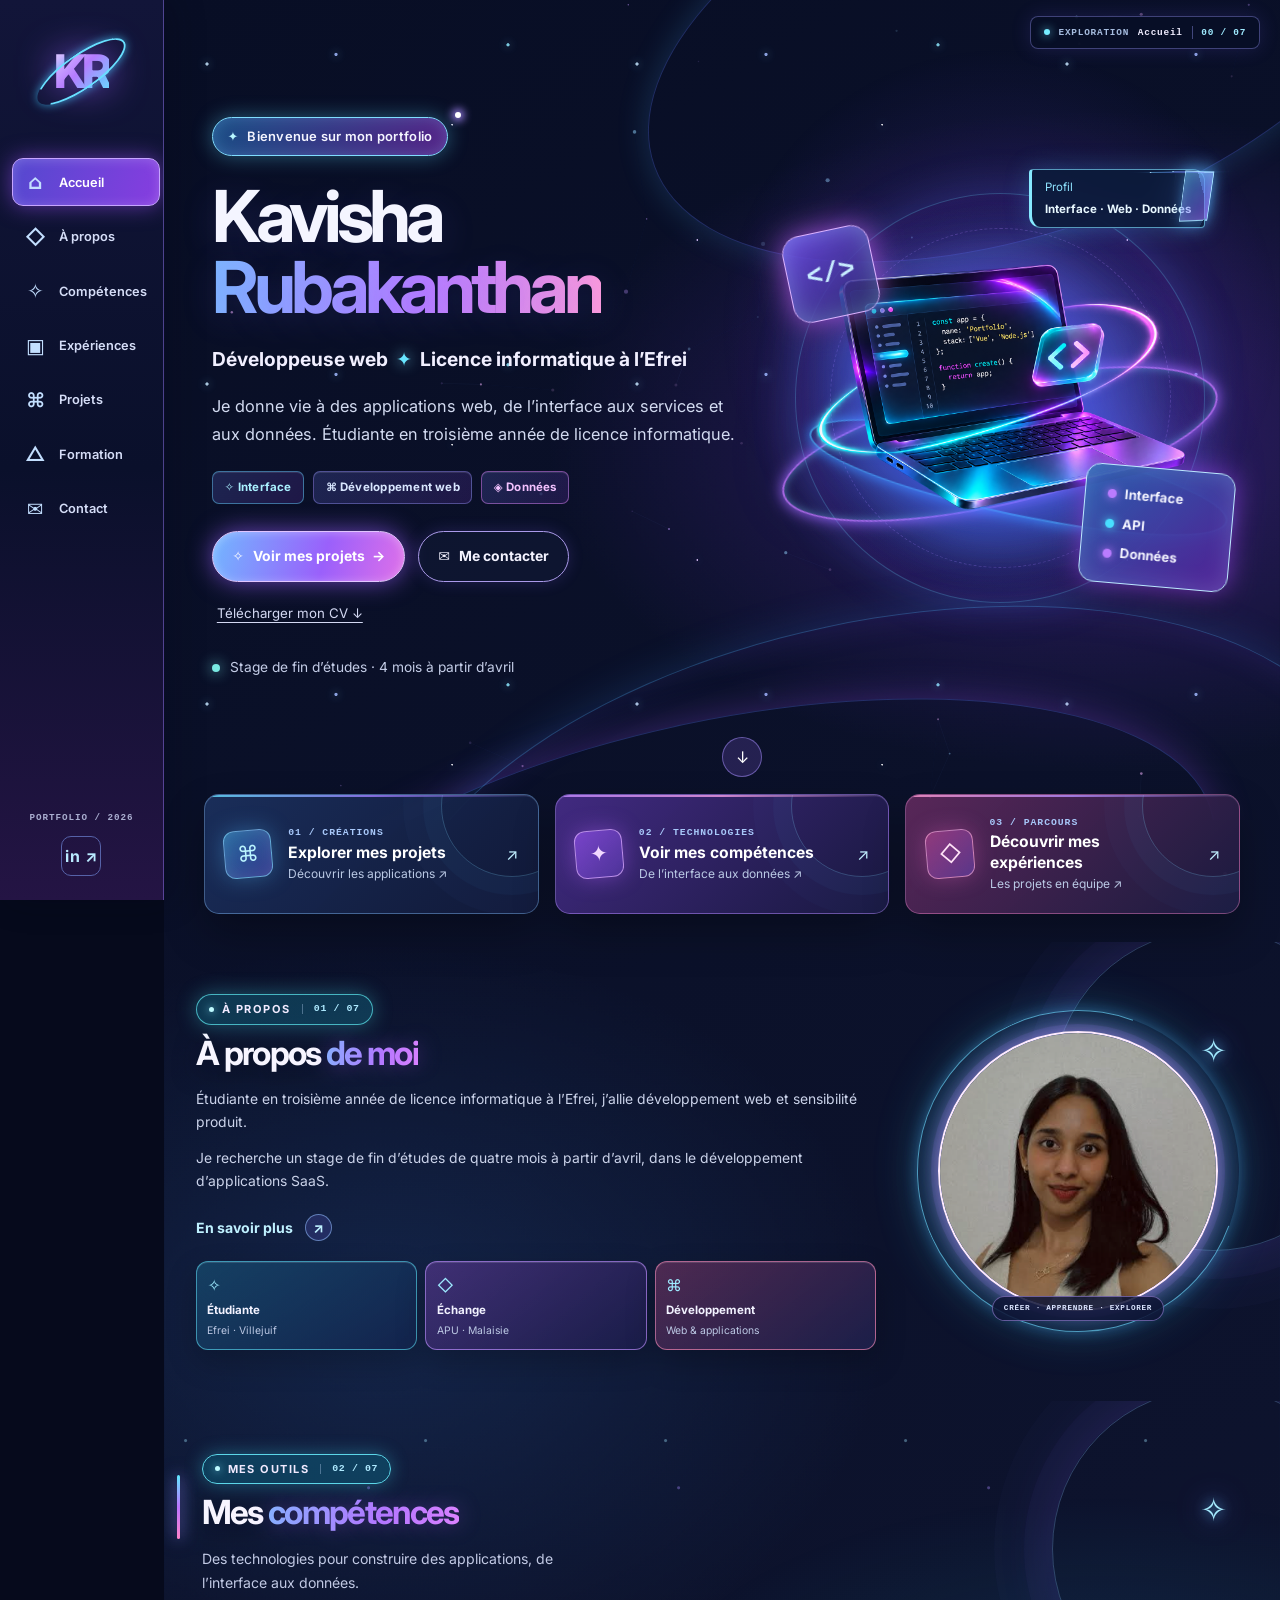
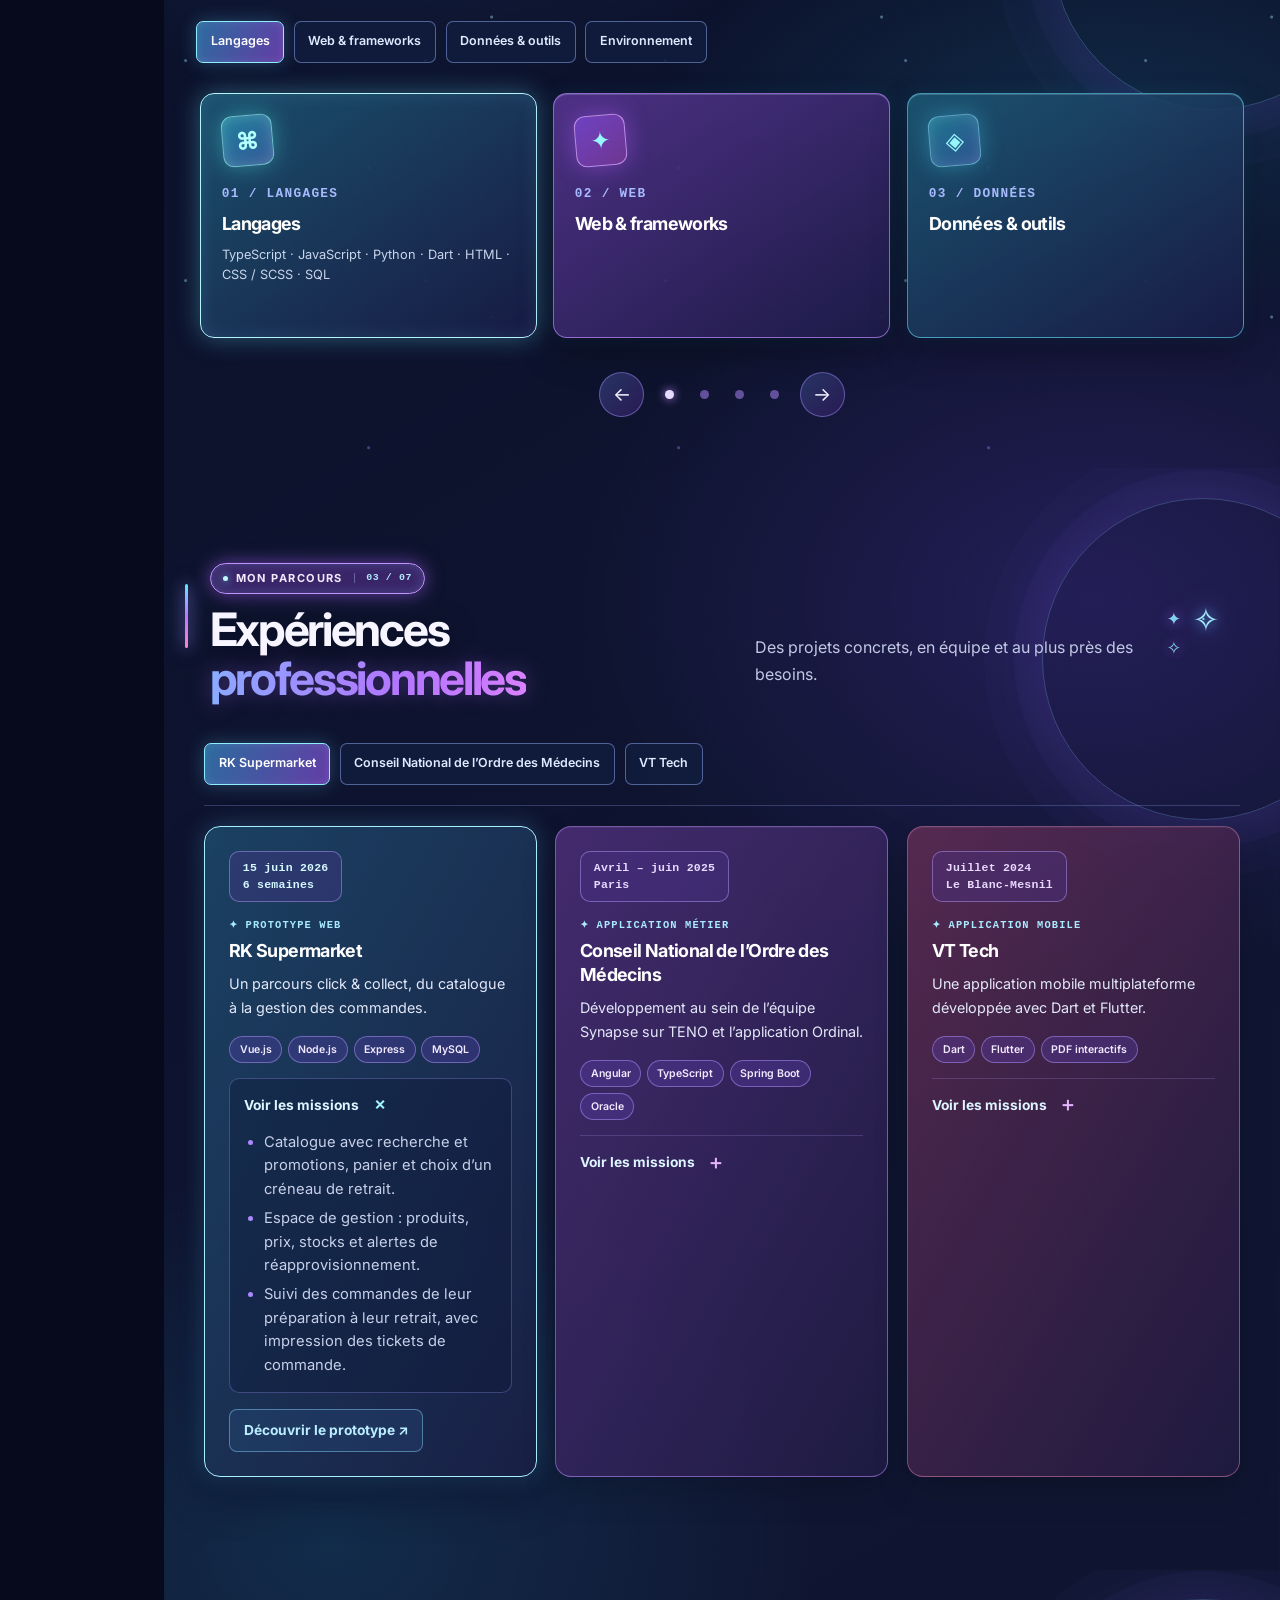
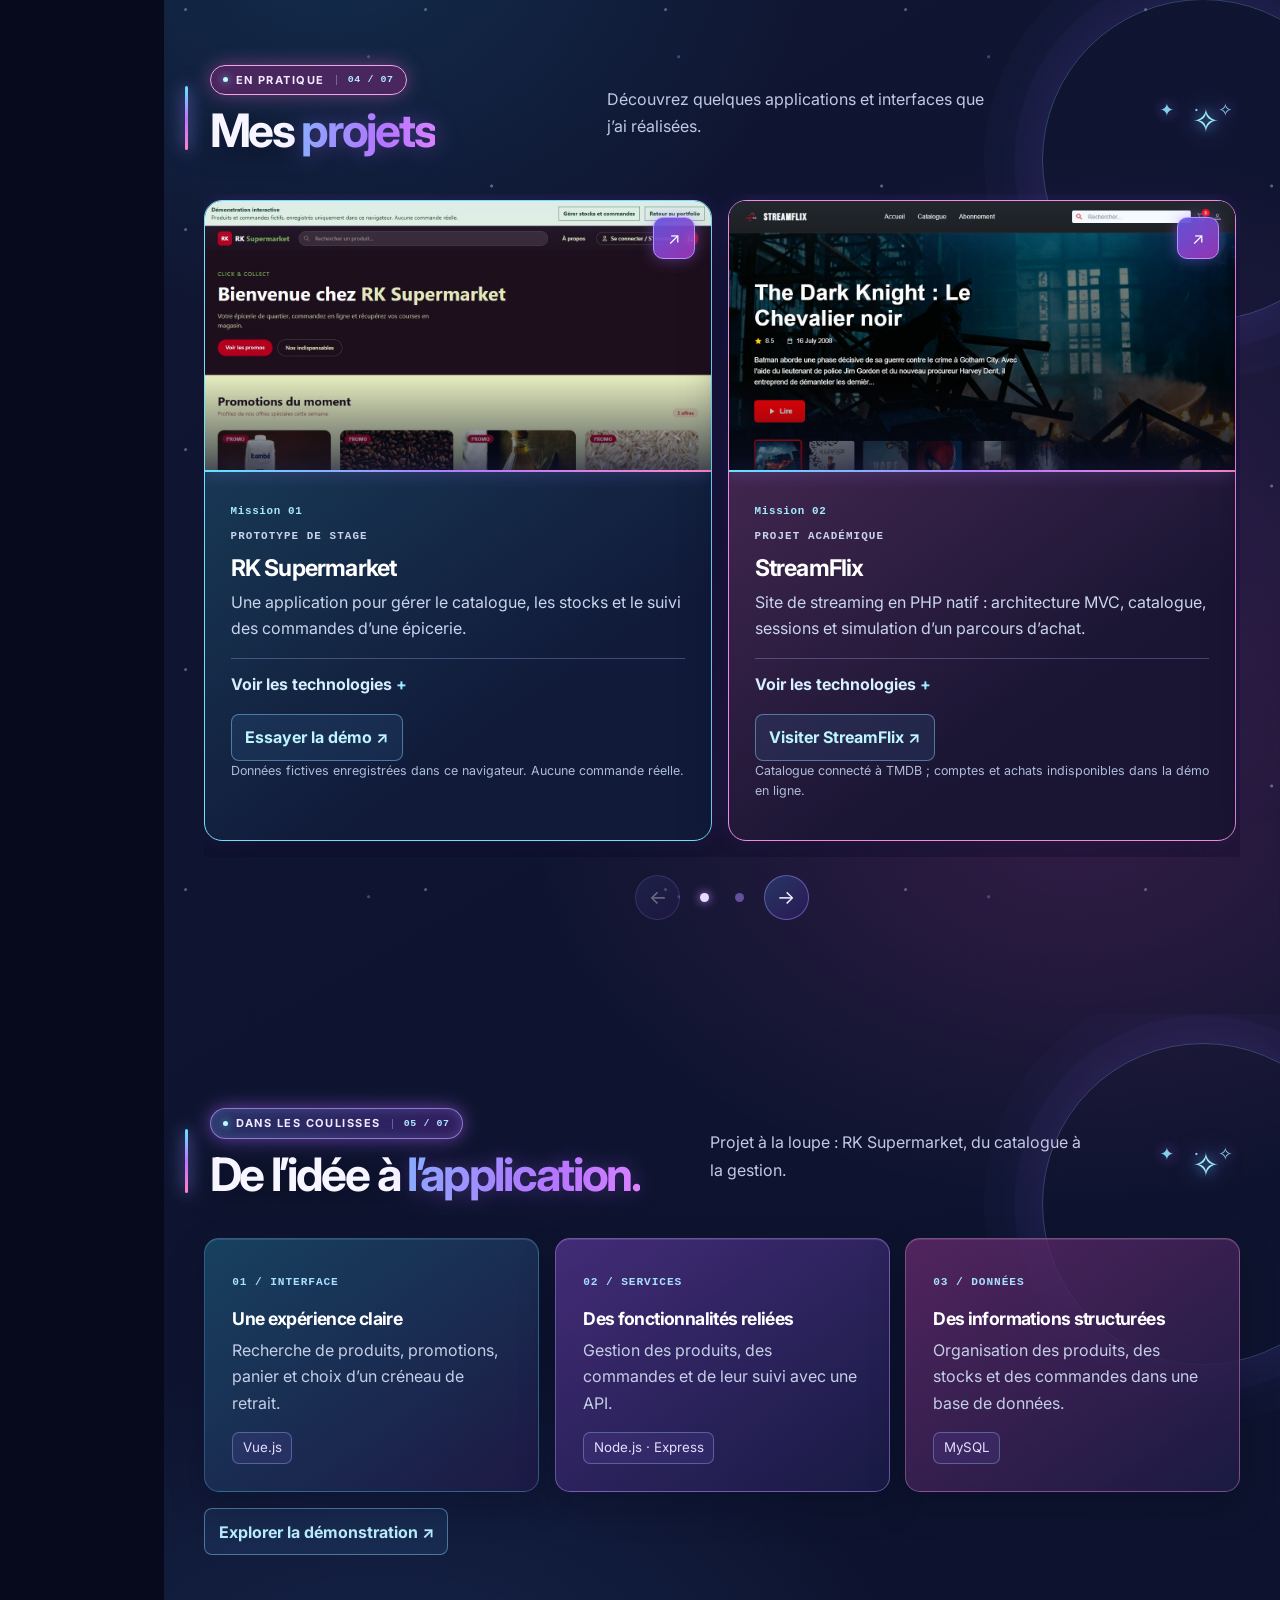
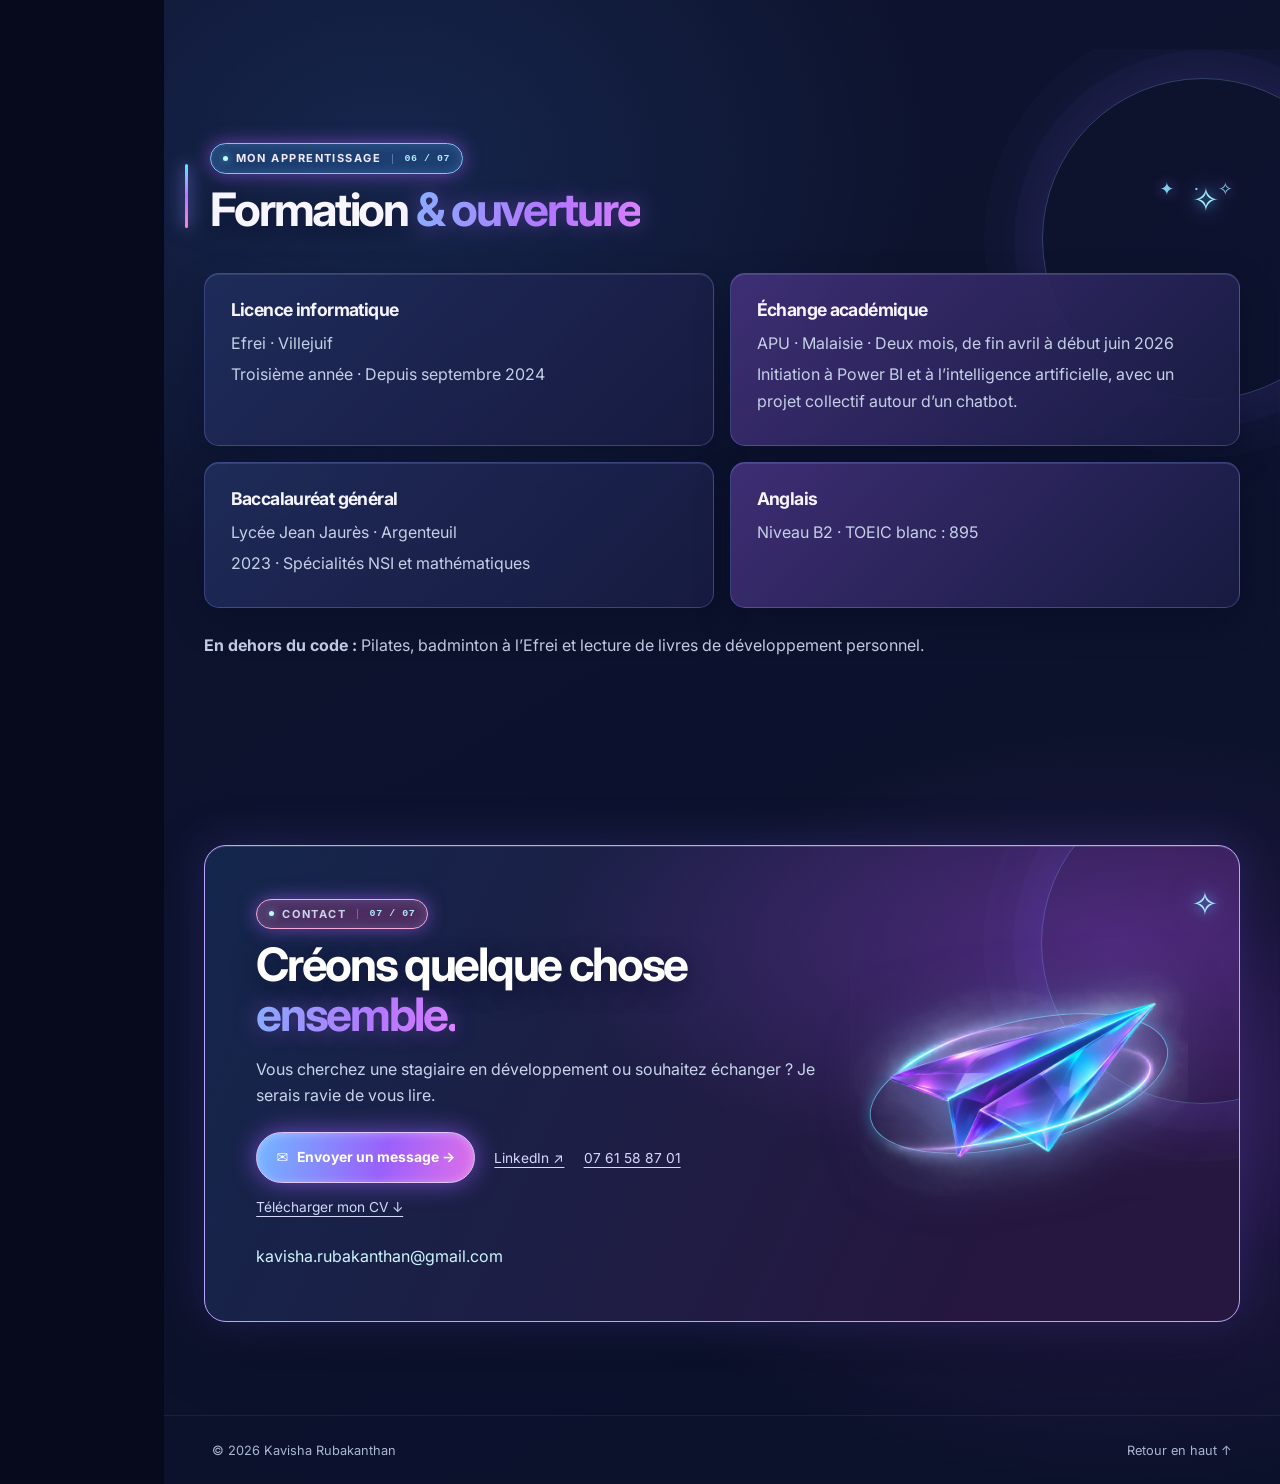
==== commit ddef850a: "Experimenter une interface interactive de jeu" ====
--- a/index.html
+++ b/index.html
@@ -15,12 +15,12 @@
   <link rel="stylesheet" href="cosmic-orbit.css?v=20261104c">
   <link rel="stylesheet" href="cosmic-refresh.css?v=20261104c">
   <link rel="stylesheet" href="cosmic-immersive.css?v=20261104b">
-  <link rel="stylesheet" href="universe-experiment.css">
+  <link rel="stylesheet" href="game-ui-experiment.css">
   <script src="cosmic-interactions.js?v=20261104f" defer></script>
   <script src="cosmic-motion.js?v=20261104a" defer></script>
   <script src="cosmic-fx.js?v=20261104a" defer></script>
   <script src="cosmic-immersive.js?v=20261104b" defer></script>
-  <script src="universe-experiment.js" defer></script>
+  <script src="game-ui-experiment.js" defer></script>
 </head>
 <body>
   <div class="reading-progress" aria-hidden="true"><span></span></div>
--- a/game-ui-experiment.css
+++ b/game-ui-experiment.css
@@ -0,0 +1,10 @@
+.game-hero-hud{position:absolute;z-index:5;top:5%;right:6%;display:grid;gap:.15rem;padding:.55rem .8rem;border:1px solid rgba(125,221,255,.65);border-left:3px solid #86e9ff;border-radius:4px 12px 4px 12px;color:#e8f8ff;background:rgba(11,27,58,.86);box-shadow:0 0 25px rgba(76,193,255,.25);backdrop-filter:blur(12px);font-size:.72rem;pointer-events:none}.game-hero-hud span{color:#8fe3ff}.game-hero-hud b{font-size:inherit}
+.talent-selector,.experience-selector{display:flex;flex-wrap:wrap;gap:.6rem;margin:0 0 1rem}.talent-selector button,.experience-selector button{min-height:42px;max-width:100%;padding:.6rem .85rem;border:1px solid rgba(151,178,255,.48);border-radius:7px;color:#dfe9ff;background:rgba(18,29,62,.88);font:600 .78rem/1.3 Inter,Arial,sans-serif;text-align:left;cursor:pointer;transition:border-color .25s,box-shadow .25s,background .25s,transform .18s}.talent-selector button:hover,.experience-selector button:hover{border-color:#9eefff;background:rgba(41,71,119,.9)}.talent-selector button[aria-pressed=true],.experience-selector button[aria-pressed=true]{color:#fff;border-color:#8deeff;background:linear-gradient(115deg,rgba(46,112,164,.96),rgba(103,63,171,.96));box-shadow:0 0 18px rgba(100,196,255,.28),inset 0 0 10px rgba(214,241,255,.12)}.talent-selector button:active,.experience-selector button:active{transform:scale(.97)}
+.talent-selector button:focus-visible,.experience-selector button:focus-visible,.mission-details summary:focus-visible{outline:3px solid #9becff;outline-offset:3px}.skills-carousel .skill-slide.talent-active{border-color:#b3f4ff!important;box-shadow:0 0 24px rgba(102,224,255,.35),inset 0 0 18px rgba(131,230,255,.12)!important}.talent-active .skill-icon{filter:brightness(1.2)}
+.skill-slide p[hidden]{display:none!important}.talent-active p:last-of-type{animation:talent-reveal .32s ease both}@keyframes talent-reveal{from{opacity:0;transform:translateY(6px)}to{opacity:1;transform:translateY(0)}}
+.mission-number{display:inline-block;margin-bottom:.6rem;color:#a8e9ff;font:700 .68rem/1.4 ui-monospace,Consolas,monospace;letter-spacing:.06em}.mission-details{margin-top:.8rem;padding-top:.8rem;border-top:1px solid rgba(183,179,255,.3)}.mission-details summary{width:fit-content;color:#d4efff;font-weight:700;cursor:pointer;list-style:none}.mission-details summary::-webkit-details-marker{display:none}.mission-details summary::after{content:' +';color:#9ae9ff}.mission-details[open] summary::after{content:' −'}.mission-details .project-tags{margin-top:.8rem}.projects-section .project-card.mission-selected{border-color:#8df0ff!important;box-shadow:0 0 30px rgba(92,215,255,.35),inset 0 1px 0 rgba(255,255,255,.15)!important}
+.experience-selector{position:relative;padding-bottom:1.3rem;margin-bottom:1.2rem;border-bottom:1px solid rgba(151,178,255,.25)}.timeline-card.experience-active{border-color:#a9f0ff!important;box-shadow:0 20px 42px rgba(5,8,30,.4),0 0 24px rgba(100,194,255,.28)!important}.experience-active .timeline-date{color:#d5f8ff}
+.cosmic-button{translate:var(--game-x,0px) var(--game-y,0px);transition:translate .24s ease,transform .25s,box-shadow .25s}.cosmic-button:active{scale:.97}
+@media(max-width:900px){.game-hero-hud{top:2%;right:2%}.talent-selector,.experience-selector{gap:.45rem}.talent-selector button,.experience-selector button{flex:1 1 auto}}
+@media(max-width:600px){.game-hero-hud{top:auto;bottom:2%;right:3%;font-size:.66rem}.experience-selector button{flex:1 1 44%}}
+@media(prefers-reduced-motion:reduce){.cosmic-button{translate:none!important;transition:none}.talent-selector button,.experience-selector button{transition:none}.talent-selector button:active,.experience-selector button:active,.cosmic-button:active{transform:none;scale:none}.talent-active p:last-of-type{animation:none}}
